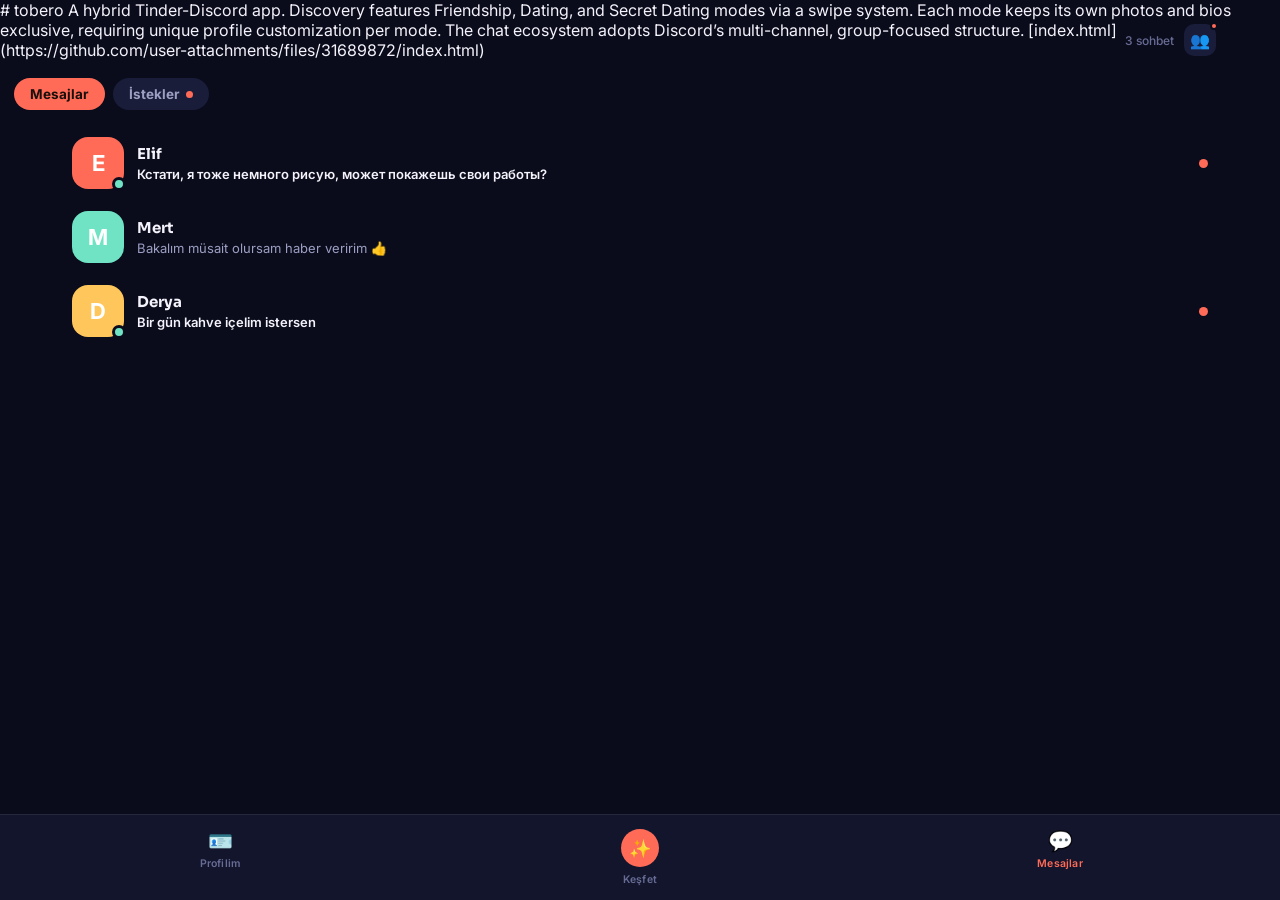
==== index.html @ 7c631324 "index.html first steps" ====
# tobero
A hybrid Tinder-Discord app. Discovery features Friendship, Dating, and Secret Dating modes via a swipe system. Each mode keeps its own photos and bios exclusive, requiring unique profile customization per mode. The chat ecosystem adopts Discord’s multi-channel, group-focused structure.
[index.html](https://github.com/user-attachments/files/31689872/index.html)
<!DOCTYPE html>
<html lang="tr">
<head>
<meta charset="UTF-8">
<meta name="viewport" content="width=device-width, initial-scale=1.0, maximum-scale=1.0, user-scalable=no">
<title>Yanında</title>
<style>
  @import url('https://fonts.googleapis.com/css2?family=Sora:wght@500;600;700;800&family=Inter:wght@400;500;600&display=swap');

  :root {
    --bg-deep: #0A0C1C;
    --bg-panel: #12152C;
    --bg-elevated: #191D3A;
    --coral: #FF6B57;
    --coral-soft: rgba(255,107,87,0.15);
    --gold: #FFC65C;
    --mint: #6FE3C4;
    --text-hi: #F4F2FA;
    --text-mid: #9C9FC2;
    --text-low: #686C94;
    --line: rgba(255,255,255,0.08);
  }

  body.light-theme {
    --bg-deep: #EDEDF2;
    --bg-panel: #F5F5F8;
    --bg-elevated: #E4E4EC;
    --coral: #FF6B57;
    --coral-soft: rgba(255,107,87,0.12);
    --gold: #E8A93C;
    --mint: #2BAE8E;
    --text-hi: #24253A;
    --text-mid: #6B6E8C;
    --text-low: #9A9CB5;
    --line: rgba(0,0,0,0.08);
  }

  body.black-theme {
    --bg-deep: #000000;
    --bg-panel: #0C0C0C;
    --bg-elevated: #181818;
    --coral: #FF6B57;
    --coral-soft: rgba(255,107,87,0.15);
    --gold: #FFC65C;
    --mint: #6FE3C4;
    --text-hi: #F5F5F5;
    --text-mid: #8A8A8A;
    --text-low: #555555;
    --line: rgba(255,255,255,0.08);
  }

  body.red-theme {
    --bg-deep: #1A0707;
    --bg-panel: #260B0B;
    --bg-elevated: #341010;
    --coral: #FF4D4D;
    --coral-soft: rgba(255,77,77,0.16);
    --gold: #FFB85C;
    --mint: #6FE3C4;
    --text-hi: #FBEAEA;
    --text-mid: #C99A9A;
    --text-low: #7A5050;
    --line: rgba(255,255,255,0.08);
  }

  body.pink-theme {
    --bg-deep: #FBD6E8;
    --bg-panel: #FCE3EF;
    --bg-elevated: #F8C2DD;
    --coral: #FF1577;
    --coral-soft: rgba(255,21,119,0.16);
    --gold: #FF9A1F;
    --mint: #0FA381;
    --text-hi: #3A0F26;
    --text-mid: #7A3D5C;
    --text-low: #B07697;
    --line: rgba(0,0,0,0.09);
  }

  body.purple-theme {
    --bg-deep: #160A2E;
    --bg-panel: #20104A;
    --bg-elevated: #2D1763;
    --coral: #C77DFF;
    --coral-soft: rgba(199,125,255,0.18);
    --gold: #FFC65C;
    --mint: #6FE3C4;
    --text-hi: #F4EBFF;
    --text-mid: #B8A0DB;
    --text-low: #6E5A92;
    --line: rgba(255,255,255,0.09);
  }

  [hidden],
  .profileLegacyHeightField { display: none !important; }
  * { margin: 0; padding: 0; box-sizing: border-box; -webkit-tap-highlight-color: transparent; }
  html, body {
    width: 100%; height: 100%;
    max-width: 100vw;
    background: var(--bg-deep);
    font-family: 'Inter', system-ui, sans-serif;
    color: var(--text-hi);
    overflow: hidden;
    touch-action: none;
    user-select: none;
  }
  #app {
    position: relative;
    width: 100%; height: 100%;
    max-width: 100%;
    overflow: hidden;
    display: flex;
    flex-direction: column;
  }

  /* ---- top bar ---- */
  #topbar {
    flex-shrink: 0;
    padding: 18px 20px 14px;
    display: flex;
    align-items: baseline;
    justify-content: space-between;
  }
  #topbar h1 {
    font-family: 'Sora', sans-serif;
    font-weight: 800;
    font-size: 22px;
    letter-spacing: -0.3px;
  }
  #topbar h1 span { color: var(--coral); }
  #topbar .count {
    font-size: 12px;
    color: var(--text-low);
    font-weight: 500;
  }

  /* ---- screens ---- */
  #screens { flex: 1; position: relative; overflow: hidden; }
  .screen {
    position: absolute; inset: 0;
    display: none;
    flex-direction: column;
  }
  .screen.active { display: flex; }

  /* ---- placeholder screens (beğen / profil) ---- */
  .placeholder {
    flex: 1;
    display: flex;
    flex-direction: column;
    align-items: center;
    justify-content: center;
    gap: 10px;
    padding: 40px;
    text-align: center;
  }
  .placeholder .icon {
    width: 56px; height: 56px;
    border-radius: 18px;
    background: var(--bg-elevated);
    display: flex; align-items: center; justify-content: center;
    font-size: 24px;
    margin-bottom: 6px;
  }
  .placeholder h2 {
    font-family: 'Sora', sans-serif;
    font-size: 17px;
    font-weight: 700;
  }
  .placeholder p {
    font-size: 13.5px;
    color: var(--text-mid);
    line-height: 1.5;
    max-width: 240px;
  }
  .placeholder .tag {
    margin-top: 8px;
    font-size: 11px;
    font-weight: 600;
    color: var(--gold);
    background: rgba(255,198,92,0.12);
    padding: 5px 12px;
    border-radius: 999px;
    letter-spacing: 0.3px;
  }

  /* ---- messages: top tabs (Mesajlar / İstekler) ---- */
  #msgTopTabs {
    flex-shrink: 0;
    display: flex;
    gap: 8px;
    padding: 4px 14px 12px;
  }
  .msgTopTab {
    padding: 8px 16px;
    border-radius: 999px;
    font-size: 13.5px;
    font-weight: 700;
    color: var(--text-mid);
    background: var(--bg-elevated);
    position: relative;
    display: flex;
    align-items: center;
    gap: 6px;
  }
  .msgTopTab.active {
    color: #1A0F0C;
    background: var(--coral);
  }
  .tabDot {
    width: 7px; height: 7px;
    border-radius: 50%;
    background: var(--coral);
    display: none;
  }
  .msgTopTab:not(.active) .tabDot.has-items { display: inline-block; }

  /* ---- requests panel ---- */
  #requestsPanel {
    display: none;
    flex: 1;
    flex-direction: column;
    overflow: hidden;
  }
  #requestsPanel.active { display: flex; }
  #convList.hidden { display: none; }

  #reqSubTabs {
    flex-shrink: 0;
    display: flex;
    gap: 18px;
    padding: 0 18px 14px;
    border-bottom: 1px solid var(--line);
    margin-bottom: 4px;
  }
  .reqSubTab {
    font-size: 13.5px;
    font-weight: 700;
    color: var(--text-low);
    padding-bottom: 10px;
    position: relative;
  }
  .reqSubTab.active { color: var(--text-hi); }
  .reqSubTab.active::after {
    content: '';
    position: absolute;
    bottom: -1px; left: 0; right: 0;
    height: 2px;
    background: var(--coral);
    border-radius: 2px;
  }

  #reqList {
    flex: 1;
    overflow-y: auto;
    padding: 6px 14px 90px;
  }
  .reqItem {
    display: flex;
    align-items: flex-start;
    gap: 13px;
    padding: 13px 8px;
    border-radius: 16px;
  }
  .reqItem:active { background: var(--bg-elevated); }
  .reqAvatar {
    width: 50px; height: 50px;
    border-radius: 16px;
    flex-shrink: 0;
    display: flex; align-items: center; justify-content: center;
    font-size: 20px;
    font-weight: 700;
    color: rgba(0,0,0,0.5);
  }
  .reqBody { flex: 1; min-width: 0; }
  .reqTop { display: flex; justify-content: space-between; align-items: baseline; margin-bottom: 3px; }
  .reqName { font-family: 'Sora', sans-serif; font-weight: 700; font-size: 14.5px; }
  .reqTime { font-size: 11px; color: var(--text-low); flex-shrink: 0; }
  .reqMessage {
    font-size: 13px; color: var(--text-mid);
    line-height: 1.4;
  }
  .reqEmpty {
    text-align: center;
    color: var(--text-low);
    font-size: 13px;
    padding: 50px 20px;
    line-height: 1.6;
  }
  .reqBadge {
    font-size: 10.5px;
    font-weight: 700;
    color: var(--mint);
    background: rgba(111,227,196,0.12);
    padding: 3px 9px;
    border-radius: 999px;
    margin-top: 6px;
    display: inline-block;
  }
  #convList {
    flex: 1;
    overflow-y: auto;
    padding: 4px 14px 90px;
  }
  .convItem {
    display: flex;
    align-items: center;
    gap: 13px;
    padding: 11px 8px;
    border-radius: 16px;
  }
  .convItem:active { background: var(--bg-elevated); }
  .avatar {
    width: 52px; height: 52px;
    border-radius: 16px;
    flex-shrink: 0;
    display: flex; align-items: center; justify-content: center;
    font-size: 22px;
    font-weight: 700;
    color: white;
    position: relative;
  }
  .avatar .dot {
    position: absolute; bottom: -2px; right: -2px;
    width: 14px; height: 14px;
    border-radius: 50%;
    background: var(--mint);
    border: 3px solid var(--bg-deep);
  }
  .convBody { flex: 1; min-width: 0; }
  .convTop { display: flex; justify-content: space-between; align-items: baseline; margin-bottom: 3px; }
  .convName { font-family: 'Sora', sans-serif; font-weight: 700; font-size: 15px; }
  .convTime { font-size: 11px; color: var(--text-low); flex-shrink: 0; }
  .convPreview {
    font-size: 13px; color: var(--text-mid);
    white-space: nowrap; overflow: hidden; text-overflow: ellipsis;
  }
  .convPreview.unread { color: var(--text-hi); font-weight: 600; }
  .unreadDot {
    width: 9px; height: 9px; border-radius: 50%;
    background: var(--coral);
    flex-shrink: 0; margin-left: 8px;
  }

  /* ---- request detail overlay ---- */
  #requestScreen {
    display: none;
    flex-direction: column;
    position: absolute; inset: 0;
    background: var(--bg-deep);
    z-index: 20;
  }
  #requestScreen.active { display: flex; }
  #reqChatHeader {
    flex-shrink: 0;
    display: flex; align-items: center; gap: 12px;
    padding: 14px 16px;
    border-bottom: 1px solid var(--line);
  }
  #reqBackBtn {
    width: 36px; height: 36px;
    border-radius: 12px;
    background: var(--bg-elevated);
    display: flex; align-items: center; justify-content: center;
    font-size: 18px;
    flex-shrink: 0;
  }
  #reqBackBtn:active { background: var(--bg-panel); }
  #reqChatAvatar {
    width: 38px; height: 38px; border-radius: 12px;
    display: flex; align-items: center; justify-content: center;
    font-weight: 700; font-size: 16px; color: rgba(0,0,0,0.5);
    flex-shrink: 0;
  }
  #reqChatHeaderInfo { flex: 1; min-width: 0; }
  #reqChatHeaderName { font-family: 'Sora', sans-serif; font-weight: 700; font-size: 15.5px; }
  #reqChatHeaderStatus { font-size: 11.5px; color: var(--gold); font-weight: 500; }

  #reqMessages {
    flex: 1; overflow-y: auto;
    padding: 16px 14px 12px;
    display: flex; flex-direction: column;
    gap: 10px;
  }
  #reqMessages .bubble.them { background: var(--bg-elevated); align-self: flex-start; border-bottom-left-radius: 6px; }
  #reqMessages .bubble.me { background: var(--coral); color: #1A0F0C; align-self: flex-end; border-bottom-right-radius: 6px; font-weight: 500; }
  .reqSystemNote {
    align-self: center;
    font-size: 12px;
    color: var(--text-low);
    background: var(--bg-elevated);
    padding: 8px 14px;
    border-radius: 999px;
    margin: 6px 0;
    text-align: center;
  }
  .reqSystemNote--limit {
    color: var(--coral);
    background: var(--coral-soft);
    font-weight: 700;
  }

  #reqAcceptRow {
    flex-shrink: 0;
    display: none;
    gap: 10px;
    padding: 12px 16px;
    border-top: 1px solid var(--line);
  }
  #reqAcceptRow.show { display: flex; }
  #reqRejectBtn, #reqAcceptBtn {
    flex: 1;
    text-align: center;
    padding: 13px;
    border-radius: 14px;
    font-weight: 700;
    font-size: 14px;
    font-family: 'Sora', sans-serif;
  }
  #reqRejectBtn {
    background: var(--bg-elevated);
    color: var(--text-mid);
    border: 1px solid var(--line);
  }
  #reqRejectBtn:active { background: var(--bg-panel); }
  #reqAcceptBtn {
    background: var(--mint);
    color: #07261D;
  }
  #reqAcceptBtn:active { filter: brightness(0.93); }

  #reqComposer {
    flex-shrink: 0;
    display: none;
    align-items: flex-end;
    gap: 10px;
    padding: 10px 14px 16px;
    border-top: 1px solid var(--line);
  }
  #reqComposer.show { display: flex; }
  #reqMsgInput {
    flex: 1;
    background: var(--bg-elevated);
    border: none;
    border-radius: 20px;
    padding: 11px 16px;
    font-size: 14px;
    color: var(--text-hi);
    font-family: 'Inter', sans-serif;
    resize: none;
    max-height: 90px;
    line-height: 1.4;
  }
  #reqMsgInput::placeholder { color: var(--text-low); }
  #reqMsgInput:disabled { opacity: 0.5; }
  #reqSendBtn {
    width: 42px; height: 42px;
    border-radius: 50%;
    background: var(--coral);
    display: flex; align-items: center; justify-content: center;
    font-size: 17px;
    flex-shrink: 0;
    color: #1A0F0C;
  }
  #reqSendBtn:active { background: #e85a47; }
  #reqSendBtn.disabled { opacity: 0.35; }

  #reqLimitNote {
    flex-shrink: 0;
    text-align: center;
    font-size: 11.5px;
    color: var(--text-low);
    padding: 0 16px 14px;
    display: none;
  }
  #reqLimitNote.show { display: block; }
  #chatScreen {
    display: none;
    flex-direction: column;
    position: absolute; inset: 0;
    background: var(--bg-deep);
    z-index: 20;
  }
  #chatScreen.active { display: flex; }
  #chatHeader {
    flex-shrink: 0;
    display: flex; align-items: center; gap: 12px;
    padding: 14px 16px;
    border-bottom: 1px solid var(--line);
  }
  #backBtn {
    width: 36px; height: 36px;
    border-radius: 12px;
    background: var(--bg-elevated);
    display: flex; align-items: center; justify-content: center;
    font-size: 18px;
    flex-shrink: 0;
  }
  #backBtn:active { background: var(--bg-panel); }
  #chatHeaderInfo { flex: 1; min-width: 0; }
  #chatHeaderName { font-family: 'Sora', sans-serif; font-weight: 700; font-size: 15.5px; }
  #chatHeaderStatus { font-size: 11.5px; color: var(--mint); font-weight: 500; }
  #chatAvatar {
    width: 38px; height: 38px; border-radius: 12px;
    display: flex; align-items: center; justify-content: center;
    font-weight: 700; font-size: 16px; color: white;
    flex-shrink: 0;
  }

  #messages {
    flex: 1; overflow-y: auto;
    padding: 16px 14px 12px;
    display: flex; flex-direction: column;
    gap: 10px;
  }
  .bubble {
    max-width: 76%;
    padding: 10px 14px;
    border-radius: 18px;
    font-size: 14px;
    line-height: 1.4;
  }
  .bubble.them {
    background: var(--bg-elevated);
    align-self: flex-start;
    border-bottom-left-radius: 6px;
    position: relative;
  }
  .bubble.them.translated .bubbleOriginal {
    display: block;
    font-size: 11.5px;
    color: var(--text-low);
    margin-top: 6px;
    padding-top: 6px;
    border-top: 1px solid var(--line);
    font-style: italic;
  }
  .bubbleOriginal { display: none; }

  #translateMenu {
    position: fixed;
    background: var(--bg-elevated);
    border: 1px solid var(--line);
    border-radius: 14px;
    padding: 6px;
    box-shadow: 0 12px 30px rgba(0,0,0,0.4);
    z-index: 50;
    display: none;
  }
  #translateMenu.show { display: block; }
  #translateMenuBtn {
    display: flex; align-items: center; gap: 8px;
    padding: 10px 16px;
    font-size: 13.5px;
    font-weight: 600;
    color: var(--text-hi);
    white-space: nowrap;
    border-radius: 9px;
  }
  #translateMenuBtn:active { background: var(--bg-panel); }
  .bubble.me {
    background: var(--coral);
    color: #1A0F0C;
    align-self: flex-end;
    border-bottom-right-radius: 6px;
    font-weight: 500;
  }
  .dayLabel {
    align-self: center;
    font-size: 11px;
    color: var(--text-low);
    margin: 6px 0;
    font-weight: 600;
  }

  #composer {
    flex-shrink: 0;
    display: flex;
    align-items: flex-end;
    gap: 10px;
    padding: 10px 14px 16px;
    border-top: 1px solid var(--line);
  }
  #msgInput {
    flex: 1;
    background: var(--bg-elevated);
    border: none;
    border-radius: 20px;
    padding: 11px 16px;
    font-size: 14px;
    color: var(--text-hi);
    font-family: 'Inter', sans-serif;
    resize: none;
    max-height: 90px;
    line-height: 1.4;
  }
  #msgInput::placeholder { color: var(--text-low); }
  #sendBtn {
    width: 42px; height: 42px;
    border-radius: 50%;
    background: var(--coral);
    display: flex; align-items: center; justify-content: center;
    font-size: 17px;
    flex-shrink: 0;
    color: #1A0F0C;
  }
  #sendBtn:active { background: #e85a47; }
  #sendBtn.disabled { opacity: 0.35; }

  /* ---- bottom nav ---- */
  #bottomNav {
    flex-shrink: 0;
    display: flex;
    border-top: 1px solid var(--line);
    background: var(--bg-panel);
    padding: 8px 10px calc(8px + env(safe-area-inset-bottom, 6px));
  }
  .navBtn {
    flex: 1;
    display: flex; flex-direction: column; align-items: center;
    gap: 4px;
    padding: 6px 0;
    color: var(--text-low);
    position: relative;
  }
  .navBtn .navIcon { font-size: 20px; }
  .navBtn .navLabel { font-size: 10.5px; font-weight: 600; letter-spacing: 0.2px; }
  .navBtn.active { color: var(--coral); }
  .navBtn .navBadge {
    position: absolute; top: 0; right: 22%;
    width: 8px; height: 8px;
    border-radius: 50%;
    background: var(--coral);
  }

  /* center nav button gets emphasis */
  .navBtn.center .navIcon {
    width: 38px; height: 38px;
    border-radius: 50%;
    background: var(--coral);
    color: #1A0F0C;
    display: flex; align-items: center; justify-content: center;
    font-size: 18px;
    margin-bottom: 2px;
  }
  .navBtn.center.active .navIcon { background: var(--coral); }
  .navBtn.center { color: var(--text-low); }
  .navBtn.center.active { color: var(--coral); }

  /* ---- profile screen: card view ---- */
  #profileCardView {
    display: flex;
    flex-direction: column;
    align-items: stretch;
    padding: 30px 20px 100px;
    overflow-y: auto;
    flex: 1;
    gap: 12px;
  }

  /* ---- profile main row (button to enter profile view) ---- */
  #profileMainRow {
    width: 100%; display: flex; align-items: center; gap: 12px;
    background: var(--bg-elevated); border: 1px solid var(--line);
    border-radius: 14px; padding: 12px 14px;
    box-sizing: border-box;
  }
  #profileMainRow:active { background: var(--bg-panel); }
  #profileMainAvatar {
    width: 48px; height: 48px; border-radius: 50%; flex-shrink: 0;
    display: flex; align-items: center; justify-content: center;
  }
  #profileMainInitial { font-family:'Sora',sans-serif; font-size:18px; font-weight:800; color:rgba(0,0,0,0.5); }
  #profileMainInfo { flex:1; min-width:0; }
  #profileMainName { font-family:'Sora',sans-serif; font-size:14.5px; font-weight:700; }
  #profileMainMeta { font-size:11.5px; color:var(--text-mid); margin-top:2px; }
  #profileMainArrow { font-size:18px; color:var(--text-low); flex-shrink:0; }

  /* ---- profile preview screen (opens on row tap, has edit button inside) ---- */
  #profileViewScreen {
    display: none; flex-direction: column;
    position: absolute; inset: 0;
    background: var(--bg-deep); z-index: 5; overflow: hidden;
  }
  #profileViewScreen.active { display: flex; }
  #profileViewHeader {
    flex-shrink: 0; display: flex; align-items: center; gap: 12px;
    padding: 14px 16px; border-bottom: 1px solid var(--line);
  }
  #profileViewBackBtn {
    width: 36px; height: 36px; border-radius: 12px;
    background: var(--bg-elevated);
    display: flex; align-items: center; justify-content: center;
    font-size: 18px; flex-shrink: 0;
  }
  #profileViewBackBtn:active { background: var(--bg-panel); }
  #profileViewTitle { font-family:'Sora',sans-serif; font-weight:700; font-size:15.5px; flex:1; }
  #profileViewEditBtn {
    padding: 7px 13px; border-radius: 999px;
    background: var(--bg-elevated); border: 1px solid var(--line);
    font-size: 12px; font-weight: 700; color: var(--text-hi);
    flex-shrink: 0;
  }
  #profileViewEditBtn:active { background: var(--bg-panel); }
  #profileViewScroll {
    flex: 1; overflow-y: auto; overflow-x: hidden;
    padding: 20px 16px 40px; box-sizing: border-box;
    display: flex; flex-direction: column; gap: 14px;
  }
  #profileViewTop { display: flex; flex-direction: column; align-items: center; text-align: center; gap: 6px; }
  #profileViewAvatar {
    width: 88px; height: 88px; border-radius: 50%;
    display: flex; align-items: center; justify-content: center; margin-bottom: 6px;
  }
  #profileViewInitial { font-family:'Sora',sans-serif; font-size:34px; font-weight:800; color:rgba(0,0,0,0.5); }
  #profileViewName { font-family:'Sora',sans-serif; font-size:20px; font-weight:700; }
  #profileViewMeta { font-size:13px; color:var(--text-mid); }
  #profileViewPersonality {
    font-size:12px; font-weight:600; color:var(--coral);
    background:var(--coral-soft); padding:4px 12px; border-radius:999px; display:inline-block;
  }
  #profileViewBio {
    font-size:14px; color:var(--text-mid); line-height:1.55;
    background:var(--bg-elevated); border-radius:14px; padding:12px 14px; box-sizing:border-box;
  }
  #profileViewInterests { display:flex; flex-wrap:wrap; gap:8px; }

  /* ---- social stats row ---- */
  #socialStats {
    display: flex;
    align-items: center;
    justify-content: center;
    gap: 28px;
    padding: 4px 0 8px;
  }
  .socialStat {
    display: flex; flex-direction: column; align-items: center; gap: 1px;
  }
  .socialStat:active .statNum { color: var(--coral); }
  .statNum {
    font-family: 'Sora', sans-serif;
    font-size: 17px; font-weight: 800;
    color: var(--text-hi);
    line-height: 1;
  }
  .statLabel {
    font-size: 11px; font-weight: 500;
    color: var(--text-low);
  }
  .socialStatDivider { display: none; }

  /* ---- social list overlay ---- */
  #socialListView {
    display: none; flex-direction: column;
    position: absolute; inset: 0;
    background: var(--bg-deep);
    z-index: 5; overflow: hidden;
  }
  #socialListView.active { display: flex; }
  #socialListHeader {
    flex-shrink: 0;
    display: flex; align-items: center; gap: 12px;
    padding: 14px 16px;
    border-bottom: 1px solid var(--line);
  }
  #socialListBackBtn {
    width: 36px; height: 36px; border-radius: 12px;
    background: var(--bg-elevated);
    display: flex; align-items: center; justify-content: center;
    font-size: 18px; flex-shrink: 0;
  }
  #socialListBackBtn:active { background: var(--bg-panel); }
  #socialListTitle { font-family: 'Sora', sans-serif; font-weight: 700; font-size: 15.5px; }
  #socialListContent { flex: 1; overflow-y: auto; padding: 8px 14px 40px; }
  .socialListItem {
    display: flex; align-items: center; gap: 12px;
    padding: 12px 8px; border-radius: 14px;
  }
  .socialListItem:active { background: var(--bg-elevated); }
  .socialListAvatar {
    width: 46px; height: 46px; border-radius: 50%;
    flex-shrink: 0;
    display: flex; align-items: center; justify-content: center;
    font-size: 18px; font-weight: 700; color: rgba(0,0,0,0.5);
  }
  .socialListName { font-family: 'Sora', sans-serif; font-weight: 700; font-size: 14.5px; }
  .socialListMeta { font-size: 12px; color: var(--text-mid); margin-top: 1px; }

  #editProfileRow {
    width: 100%;
    display: flex;
    align-items: center;
    justify-content: space-between;
    background: var(--bg-elevated);
    border: 1px solid var(--line);
    border-radius: 12px;
    padding: 10px 14px;
  }
  #editProfileRow:active { background: var(--bg-panel); }
  #editProfileRowName {
    font-family: 'Sora', sans-serif;
    font-size: 13px;
    font-weight: 700;
  }
  #editProfileRowMeta {
    font-size: 11px;
    color: var(--text-mid);
    margin-top: 1px;
  }
  #editProfileRowArrow {
    font-size: 17px;
    color: var(--text-low);
  }

  /* ---- personal preferences detail view (gender + age + zodiac + language) ---- */
  #personalPrefView {
    display: none;
    flex-direction: column;
    position: absolute;
    inset: 0;
    background: var(--bg-deep);
    z-index: 5;
    overflow: hidden;
  }
  #personalPrefView.active { display: flex; }

  #personalPrefHeader {
    flex-shrink: 0;
    display: flex; align-items: center; gap: 12px;
    padding: 14px 16px;
    border-bottom: 1px solid var(--line);
  }
  #personalPrefBackBtn {
    width: 36px; height: 36px;
    border-radius: 12px;
    background: var(--bg-elevated);
    display: flex; align-items: center; justify-content: center;
    font-size: 18px;
    flex-shrink: 0;
  }
  #personalPrefBackBtn:active { background: var(--bg-panel); }
  #personalPrefTitle {
    font-family: 'Sora', sans-serif;
    font-weight: 700;
    font-size: 15.5px;
  }

  #personalPrefScroll {
    flex: 1;
    overflow-y: auto;
    padding: 18px 20px 90px;
    display: flex;
    flex-direction: column;
    gap: 10px;
  }

  /* ---- accordion preference groups ---- */
  .accordionItem {
    background: var(--bg-elevated);
    border: 1px solid var(--line);
    border-radius: 14px;
    margin-bottom: 0;
  }
  .accordionHeader {
    display: flex;
    align-items: center;
    padding: 13px 14px;
    gap: 8px;
    border-radius: 14px;
  }
  .accordionHeader:active { background: var(--bg-panel); }
  .accordionLabel {
    font-family: 'Sora', sans-serif;
    font-size: 13.5px;
    font-weight: 700;
    flex: 1;
  }
  .accordionValue {
    font-size: 12px;
    color: var(--text-mid);
    max-width: 120px;
    overflow: hidden;
    text-overflow: ellipsis;
    white-space: nowrap;
  }
  .accordionArrow {
    font-size: 18px;
    color: var(--text-low);
    transition: transform 0.2s;
    flex-shrink: 0;
  }
  .accordionItem.open .accordionArrow { transform: rotate(90deg); }
  .accordionItem.open .accordionHeader { border-radius: 14px 14px 0 0; }

  /* ---- zodiac bottom sheet ---- */
  #zodiacSheetBackdrop {
    display: none;
    position: fixed;
    inset: 0;
    z-index: 80;
    background: rgba(0,0,0,0.55);
    align-items: flex-end;
    justify-content: center;
  }
  #zodiacSheetBackdrop.show { display: flex; }
  #zodiacSheet {
    width: 100%;
    max-width: 480px;
    height: 50vh;
    min-height: 300px;
    max-height: 70vh;
    background: var(--bg-panel);
    border: 1px solid var(--line);
    border-bottom: none;
    border-radius: 24px 24px 0 0;
    box-shadow: 0 -12px 35px rgba(0,0,0,0.35);
    display: flex;
    flex-direction: column;
    overflow: hidden;
    animation: zodiacSheetUp 0.22s ease-out;
  }
  @keyframes zodiacSheetUp {
    from { transform: translateY(100%); }
    to { transform: translateY(0); }
  }
  #zodiacSheetHeader {
    flex-shrink: 0;
    display: flex;
    align-items: center;
    gap: 12px;
    padding: 16px 16px 14px;
    border-bottom: 1px solid var(--line);
  }
  #zodiacSheetTitle {
    flex: 1;
    font-family: 'Sora', sans-serif;
    font-size: 15.5px;
    font-weight: 700;
  }
  #zodiacSheetCloseBtn {
    width: 34px;
    height: 34px;
    border-radius: 11px;
    background: var(--bg-elevated);
    color: var(--text-mid);
    display: flex;
    align-items: center;
    justify-content: center;
    font-size: 21px;
    line-height: 1;
  }
  #zodiacSheetCloseBtn:active { background: var(--bg-deep); }
  #zodiacSheetContent {
    flex: 1;
    overflow-y: auto;
    padding: 16px 20px calc(24px + env(safe-area-inset-bottom, 8px));
  }
  #zodiacSheetContent .prefOptionGroup--grid {
    margin-bottom: 0;
  }

  .accordionBody { 
    display: none;
    padding: 4px 14px 14px;
    border-top: 1px solid var(--line);
    border-radius: 0 0 14px 14px;
  }
  .accordionItem.open .accordionBody { display: block; }

  .prefSection {
    margin-bottom: 28px;
  }
  .prefSectionLabel {
    display: block;
    font-size: 12px;
    font-weight: 700;
    color: var(--text-mid);
    text-transform: uppercase;
    letter-spacing: 0.5px;
    margin-bottom: 12px;
  }

  .prefOptionGroup {
    display: flex;
    flex-direction: column;
  }
  .prefOptionGroup--grid {
    display: grid;
    grid-template-columns: 1fr 1fr;
    gap: 10px;
  }
  .prefOptionGroup--grid .prefOption {
    margin-bottom: 0;
  }

  .prefOption {
    display: flex;
    align-items: center;
    justify-content: space-between;
    padding: 13px 15px;
    background: var(--bg-elevated);
    border: 1px solid var(--line);
    border-radius: 14px;
    margin-bottom: 10px;
  }
  .prefOption:active { background: var(--bg-panel); }
  .prefOptionLabel {
    font-size: 14px;
    font-weight: 600;
  }
  .prefOptionCheck {
    color: var(--coral);
    font-size: 15px;
    font-weight: 700;
    opacity: 0;
  }
  .prefOption.active .prefOptionCheck { opacity: 1; }
  .prefOption.active { border-color: var(--coral); }

  /* ---- dual handle range slider ---- */
  #dualRangeWrap, #discoverDualRangeWrap {
    padding: 16px 8px 8px;
    box-sizing: border-box;
  }
  #dualRangeTrack, #discoverDualRangeTrack, #discoverDistanceTrack {
    position: relative;
    height: 4px;
    background: var(--bg-elevated);
    border-radius: 999px;
    margin: 18px 0;
  }
  #dualRangeFill, #discoverDualRangeFill, #discoverDistanceFill {
    position: absolute;
    height: 100%;
    background: var(--coral);
    border-radius: 999px;
    pointer-events: none;
    will-change: left, width;
    transition: none;
  }
  .dualHandle {
    position: absolute;
    top: 50%;
    transform: translate(-50%, -50%);
    width: 24px; height: 24px;
    border-radius: 50%;
    background: var(--coral);
    box-shadow: 0 2px 8px rgba(0,0,0,0.3);
    cursor: grab;
    display: flex; align-items: center; justify-content: center;
    z-index: 2;
    will-change: left;
    transition: none;
    touch-action: none;
  }
  .dualHandle::after {
    content: '';
    position: absolute;
    width: 42px;
    height: 42px;
    border: none;
    border-radius: 50%;
    background: rgba(255,255,255,0.18);
    opacity: 0;
    pointer-events: none;
    transform: translate(-50%, -50%);
    left: 50%;
    top: 50%;
    transition: opacity 0.15s ease;
  }
  .dualHandle:active { cursor: grabbing; transform: translate(-50%, -50%); }
  .dualHandle.is-dragging::after,
  .dualHandle:active::after { opacity: 1; }
  .dualHandleLabel {
    position: absolute;
    top: -26px;
    font-size: 11px;
    font-weight: 700;
    color: var(--coral);
    white-space: nowrap;
    pointer-events: none;
  }

  #settingsRow {
    width: 100%;
    display: flex;
    align-items: center;
    justify-content: space-between;
    background: var(--bg-elevated);
    border: 1px solid var(--line);
    border-radius: 12px;
    padding: 10px 14px;
  }
  #settingsRow:active { background: var(--bg-panel); }
  #settingsRowText {
    font-family: 'Sora', sans-serif;
    font-size: 13px;
    font-weight: 700;
  }
  #settingsRowArrow {
    font-size: 17px;
    color: var(--text-low);
  }

  #personalPrefRow {
    width: 100%;
    display: flex;
    align-items: center;
    justify-content: space-between;
    background: var(--bg-elevated);
    border: 1px solid var(--line);
    border-radius: 12px;
    padding: 10px 14px;
  }
  #personalPrefRow:active { background: var(--bg-panel); }
  #personalPrefRowTitle {
    font-family: 'Sora', sans-serif;
    font-size: 13px;
    font-weight: 700;
  }
  #personalPrefRowValue {
    font-size: 11px;
    color: var(--text-mid);
    margin-top: 1px;
  }
  #personalPrefRowArrow {
    font-size: 17px;
    color: var(--text-low);
  }

  /* ---- settings view ---- */
  #settingsView {
    display: none;
    flex-direction: column;
    position: absolute;
    inset: 0;
    background: var(--bg-deep);
    z-index: 5;
    overflow: hidden;
  }
  #settingsView.active { display: flex; }
  #settingsHeader {
    flex-shrink: 0;
    display: flex; align-items: center; gap: 12px;
    padding: 14px 16px;
    border-bottom: 1px solid var(--line);
  }
  #settingsBackBtn {
    width: 36px; height: 36px;
    border-radius: 12px;
    background: var(--bg-elevated);
    display: flex; align-items: center; justify-content: center;
    font-size: 18px;
    flex-shrink: 0;
  }
  #settingsBackBtn:active { background: var(--bg-panel); }
  #settingsTitle {
    font-family: 'Sora', sans-serif;
    font-weight: 700;
    font-size: 15.5px;
  }
  #settingsScroll {
    flex: 1;
    overflow-y: auto;
    padding: 20px;
  }
  .settingsSection { margin-bottom: 22px; }
  .settingsLabel {
    display: block;
    font-size: 12px;
    font-weight: 700;
    color: var(--text-mid);
    text-transform: uppercase;
    letter-spacing: 0.5px;
    margin-bottom: 10px;
  }
  #themeOptions {
    display: grid;
    grid-template-columns: 1fr 1fr 1fr;
    gap: 8px;
  }
  .themeOption {
    display: flex;
    flex-direction: column;
    align-items: center;
    gap: 5px;
    padding: 8px 6px;
    border-radius: 12px;
    border: 1.5px solid var(--line);
    background: var(--bg-elevated);
  }
  .themeOption.active {
    border-color: var(--coral);
  }
  .themeSwatch {
    width: 100%;
    height: 28px;
    border-radius: 7px;
  }
  .theme-dark-swatch {
    background: linear-gradient(135deg, #0A0C1C 50%, #191D3A 50%);
    border: 1px solid rgba(255,255,255,0.1);
  }
  .theme-light-swatch {
    background: linear-gradient(135deg, #EDEDF2 50%, #E4E4EC 50%);
    border: 1px solid rgba(0,0,0,0.08);
  }
  .theme-black-swatch {
    background: linear-gradient(135deg, #000000 50%, #181818 50%);
    border: 1px solid rgba(255,255,255,0.1);
  }
  .theme-red-swatch {
    background: linear-gradient(135deg, #1A0707 50%, #FF4D4D 50%);
    border: 1px solid rgba(255,255,255,0.1);
  }
  .theme-pink-swatch {
    background: linear-gradient(135deg, #FBD6E8 50%, #FF1577 50%);
    border: 1px solid rgba(0,0,0,0.08);
  }
  .theme-purple-swatch {
    background: linear-gradient(135deg, #160A2E 50%, #C77DFF 50%);
    border: 1px solid rgba(255,255,255,0.1);
  }
  .themeOptionLabel {
    font-size: 11px;
    font-weight: 600;
    color: var(--text-mid);
  }
  .themeOption.active .themeOptionLabel { color: var(--text-hi); }

  /* ---- discover screen ---- */
  #discoverStack {
    flex: 1;
    position: relative;
    padding: 16px 20px 10px;
  }
  #discoverTopBtns {
    position: absolute;
    inset: 0;
    height: 48px;
    z-index: 10;
    pointer-events: none;
  }
  .discoverTopBtn {
    position: absolute;
    top: 10px;
    width: 29.8px; height: 29.8px;
    border-radius: 50%;
    background: var(--bg-elevated);
    border: 1.5px solid var(--line);
    display: flex; align-items: center; justify-content: center;
    font-size: 14.5px;
    color: var(--text-mid);
    pointer-events: auto;
  }
  #undoBtn { left: 14px; }
  #discoverFilterBtn { right: 14px; }
  .discoverTopBtn:active { background: var(--bg-panel); }

  /* ---- discover mode switcher: transparent 3D carousel ---- */
  #discoverModeSwitcher {
    position: absolute;
    top: 10px;
    left: 0;
    right: 0;
    height: 48px;
    z-index: 9;
    overflow: hidden;
    perspective: 760px;
    transform-style: preserve-3d;
    touch-action: pan-y;
    user-select: none;
  }
  /* Modların üstündeki ve altındaki ince küre yayları */
  #discoverModeSwitcher::before,
  #discoverModeSwitcher::after {
    content: '';
    position: absolute;
    left: 16px;
    right: 16px;
    height: 16px;
    border-radius: 50%;
    border-left: 1px solid transparent;
    border-right: 1px solid transparent;
    pointer-events: none;
    z-index: 1;
  }
  #discoverModeSwitcher::before {
    top: 1px;
    border-top: 1px solid rgba(255,255,255,0.28);
    transform: scaleY(0.42);
  }
  #discoverModeSwitcher::after {
    bottom: 1px;
    border-bottom: 1px solid rgba(255,255,255,0.28);
    transform: scaleY(0.42);
  }
  .discoverModePeek,
  #discoverModeCurrent {
    position: absolute;
    top: 50%;
    display: flex;
    align-items: center;
    height: 36px;
    cursor: pointer;
    font-family: 'Sora', sans-serif;
    white-space: nowrap;
    transition: transform 0.56s cubic-bezier(0.22, 0.61, 0.36, 1), opacity 0.5s ease, color 0.2s ease, width 0.56s cubic-bezier(0.22, 0.61, 0.36, 1), padding 0.56s ease, font-size 0.56s ease;
    transform-style: preserve-3d;
  }
  .discoverModePeek {
    width: 58px;
    padding: 0 8px;
    overflow: hidden;
    color: #FFFFFF;
    font-size: 13px;
    font-weight: 700;
    opacity: 0.74;
  }
  .discoverModePeek--left {
    left: calc(50% - 100px);
    justify-content: flex-end;
    text-align: right;
    transform: translate(-50%, -50%) rotateY(30deg) scale(0.92);
    transform-origin: right center;
    -webkit-mask-image: linear-gradient(to right, transparent 0%, rgba(0,0,0,0.72) 26%, #000 100%);
    mask-image: linear-gradient(to right, transparent 0%, rgba(0,0,0,0.72) 26%, #000 100%);
  }
  .discoverModePeek--right {
    left: calc(50% + 100px);
    justify-content: flex-start;
    text-align: left;
    transform: translate(-50%, -50%) rotateY(-30deg) scale(0.92);
    transform-origin: left center;
    -webkit-mask-image: linear-gradient(to right, #000 0%, rgba(0,0,0,0.72) 74%, transparent 100%);
    mask-image: linear-gradient(to right, #000 0%, rgba(0,0,0,0.72) 74%, transparent 100%);
  }
  .discoverModePeek:active {
    color: #FFFFFF;
  }
  #discoverModeCurrent {
    left: 50%;
    width: 142px;
    justify-content: center;
    padding: 0 14px;
    color: #FFFFFF;
    font-size: 14px;
    font-weight: 800;
    letter-spacing: 0.1px;
    border-bottom: none;
    text-shadow: 0 0 10px rgba(255,255,255,0.16);
    transform: translate(-50%, -50%) translateZ(18px);
  }

  /* Yavaş, tek parça ve akışkan mod dönüşü. */
  #discoverModeSwitcher.mode-next #discoverModeCurrent {
    opacity: 1;
    transform: translate(calc(-50% - 64px), -50%) rotateY(14deg) scale(0.96);
  }
  #discoverModeSwitcher.mode-next .discoverModePeek--right {
    width: 142px;
    padding: 0 14px;
    font-size: 14px;
    opacity: 1;
    justify-content: center;
    -webkit-mask-image: none;
    mask-image: none;
    transform: translate(-50%, -50%) rotateY(0deg) scale(1);
  }
  #discoverModeSwitcher.mode-next .discoverModePeek--left {
    opacity: 0.76;
    transform: translate(calc(-50% + 64px), -50%) rotateY(-14deg) scale(0.96);
  }
  #discoverModeSwitcher.mode-prev #discoverModeCurrent {
    opacity: 1;
    transform: translate(calc(-50% + 64px), -50%) rotateY(-14deg) scale(0.96);
  }
  #discoverModeSwitcher.mode-prev .discoverModePeek--left {
    width: 142px;
    padding: 0 14px;
    font-size: 14px;
    opacity: 1;
    justify-content: center;
    -webkit-mask-image: none;
    mask-image: none;
    transform: translate(-50%, -50%) rotateY(0deg) scale(1);
  }
  #discoverModeSwitcher.mode-prev .discoverModePeek--right {
    opacity: 0.76;
    transform: translate(calc(-50% - 64px), -50%) rotateY(14deg) scale(0.96);
  }

  /* ---- seamless mode faces: yazılar sabit, roller hareket eder ---- */
  .discoverModeFace {
    position: absolute;
    top: 50%;
    height: 36px;
    width: 58px;
    padding: 0 8px;
    display: flex;
    align-items: center;
    overflow: hidden;
    color: #FFFFFF;
    font-family: 'Sora', sans-serif;
    font-size: 13px;
    font-weight: 700;
    white-space: nowrap;
    cursor: pointer;
    box-sizing: border-box;
    transform-style: preserve-3d;
    transition: left 0.56s cubic-bezier(0.22, 0.61, 0.36, 1),
      width 0.56s cubic-bezier(0.22, 0.61, 0.36, 1),
      padding 0.56s cubic-bezier(0.22, 0.61, 0.36, 1),
      transform 0.56s cubic-bezier(0.22, 0.61, 0.36, 1),
      opacity 0.56s ease, font-size 0.56s ease;
  }
  .discoverModeFace.is-current {
    left: 50%;
    width: 142px;
    padding: 0 14px;
    justify-content: center;
    font-size: 14px;
    font-weight: 800;
    opacity: 1;
    transform: translate(-50%, -50%) translateZ(18px);
    -webkit-mask-image: none;
    mask-image: none;
  }
  .discoverModeFace.is-prev {
    left: calc(50% - 100px);
    justify-content: flex-end;
    text-align: right;
    opacity: 0.74;
    transform: translate(-50%, -50%) rotateY(30deg) scale(0.92);
    transform-origin: right center;
    -webkit-mask-image: linear-gradient(to right, transparent 0%, rgba(0,0,0,0.72) 26%, #000 100%);
    mask-image: linear-gradient(to right, transparent 0%, rgba(0,0,0,0.72) 26%, #000 100%);
  }
  .discoverModeFace.is-next {
    left: calc(50% + 100px);
    justify-content: flex-start;
    text-align: left;
    opacity: 0.74;
    transform: translate(-50%, -50%) rotateY(-30deg) scale(0.92);
    transform-origin: left center;
    -webkit-mask-image: linear-gradient(to right, #000 0%, rgba(0,0,0,0.72) 74%, transparent 100%);
    mask-image: linear-gradient(to right, #000 0%, rgba(0,0,0,0.72) 74%, transparent 100%);
  }
  .discoverModeFace:active { color: #FFFFFF; }

  #discoverFilterView {
    display: none;
    flex-direction: column;
    position: absolute;
    inset: 0;
    background: var(--bg-deep);
    z-index: 15;
  }
  #discoverFilterView.active { display: flex; }
  #discoverFilterHeader {
    flex-shrink: 0;
    display: flex; align-items: center; gap: 12px;
    padding: 14px 16px;
    border-bottom: 1px solid var(--line);
  }
  #discoverFilterBackBtn {
    width: 36px; height: 36px;
    border-radius: 12px;
    background: var(--bg-elevated);
    display: flex; align-items: center; justify-content: center;
    font-size: 18px;
    flex-shrink: 0;
  }
  #discoverFilterBackBtn:active { background: var(--bg-panel); }
  #discoverFilterTitle {
    font-family: 'Sora', sans-serif;
    font-weight: 700;
    font-size: 15.5px;
  }
  #discoverFilterScroll {
    flex: 1;
    overflow-y: auto;
    padding: 18px 20px 90px;
    display: flex;
    flex-direction: column;
    gap: 10px;
  }
  /* Tercihler artık Keşfet panelinde gösterilir. */
  #personalPrefRow { display: none !important; }
  #discoverFilterScroll .prefOptionGroup,
  #discoverFilterScroll .prefOptionGroup--grid {
    display: flex;
    flex-wrap: wrap;
    gap: 8px;
  }
  #discoverFilterScroll .prefOption {
    width: auto;
    margin-bottom: 0;
    padding: 8px 12px;
    border-radius: 999px;
    font-size: 12px;
  }
  #discoverFilterScroll .discoverPreferenceLabel {
    margin-top: 8px;
    margin-bottom: 0;
  }
  #discoverFilterScroll .discoverDistanceSection {
    background: transparent;
    border: none;
    border-radius: 0;
    padding: 0;
  }
  #discoverDistanceDisplay {
    text-align: center;
    font-family: 'Sora', sans-serif;
    font-size: 19px;
    font-weight: 800;
    color: var(--coral);
    margin-bottom: 8px;
  }
  #discoverDistanceWrap { padding: 10px 8px 4px; }

  #ageRangeDisplay, #discoverAgeRangeDisplay {
    text-align: center;
    font-family: 'Sora', sans-serif;
    font-size: 20px;
    font-weight: 800;
    color: var(--coral);
    margin-bottom: 4px;
  }
  #discoverCards {
    position: relative;
    width: 100%;
    height: 100%;
  }
  .discoverCard {
    position: absolute;
    inset: 0;
    border-radius: 28px;
    background: var(--bg-panel);
    border: 1px solid var(--line);
    display: flex;
    flex-direction: column;
    overflow: hidden;
    transition: transform 0.25s ease, opacity 0.25s ease;
  }
  .discoverCard.swipe-left { transform: translateX(-130%) rotate(-12deg); opacity: 0; }
  .discoverCard.swipe-right { transform: translateX(130%) rotate(12deg); opacity: 0; }

  .cardTop {
    flex-shrink: 0;
    padding: 34px 26px 22px;
    display: flex;
    flex-direction: column;
    align-items: center;
    text-align: center;
  }
  .cardAvatar {
    width: 86px; height: 86px;
    border-radius: 50%;
    display: flex; align-items: center; justify-content: center;
    margin-bottom: 14px;
  }
  .cardAvatar span {
    font-family: 'Sora', sans-serif;
    font-size: 32px;
    font-weight: 800;
    color: rgba(0,0,0,0.5);
  }
  .cardName {
    font-family: 'Sora', sans-serif;
    font-size: 20px;
    font-weight: 700;
  }
  .cardMeta {
    font-size: 13px;
    color: var(--text-mid);
    margin-top: 4px;
  }

  .cardBody {
    flex: 1;
    padding: 4px 26px 20px;
    display: flex;
    flex-direction: column;
    overflow-y: auto;
  }
  .cardBio {
    font-size: 14px;
    color: var(--text-mid);
    line-height: 1.55;
    margin-bottom: 18px;
  }
  .cardInterests {
    display: flex;
    flex-wrap: wrap;
    gap: 8px;
  }
  .cardInterestTag {
    font-size: 12.5px;
    font-weight: 600;
    color: var(--coral);
    background: var(--coral-soft);
    padding: 7px 13px;
    border-radius: 999px;
  }
  .cardDetailTags {
    display: flex;
    flex-wrap: wrap;
    gap: 8px;
    margin-bottom: 18px;
  }
  .cardDetailTag {
    font-size: 12.5px;
    font-weight: 600;
    color: var(--coral);
    background: var(--coral-soft);
    padding: 7px 13px;
    border-radius: 999px;
  }

  #discoverEmpty {
    position: absolute; inset: 0;
    display: none;
    flex-direction: column;
    align-items: center;
    justify-content: center;
    gap: 10px;
    padding: 40px;
    text-align: center;
  }
  #discoverEmpty.show { display: flex; }
  #discoverEmpty .icon { font-size: 40px; margin-bottom: 6px; }
  #discoverEmpty h2 { font-family: 'Sora', sans-serif; font-size: 17px; font-weight: 700; }
  #discoverEmpty p { font-size: 13.5px; color: var(--text-mid); max-width: 230px; line-height: 1.5; }

  #discoverActions {
    flex-shrink: 0;
    display: flex;
    align-items: center;
    justify-content: center;
    gap: 22px;
    padding: 8px 0 22px;
  }
  .discoverBtn {
    border-radius: 50%;
    display: flex; align-items: center; justify-content: center;
    font-size: 26px;
  }
  .discoverBtn--pass {
    width: 60px; height: 60px;
    background: #E5484D;
    border: 1.5px solid rgba(255,255,255,0.15);
    color: #FFFFFF;
  }
  .discoverBtn--pass:active { background: #c93d42; }
  .discoverBtn--like {
    width: 60px; height: 60px;
    background: var(--coral);
    color: #1A0F0C;
  }
  .discoverBtn--like:active { background: #e85a47; }
  .discoverBtn--super {
    width: 45px; height: 45px;
    background: var(--gold);
    color: #2A1B00;
    font-size: 18px;
  }
  .discoverBtn--super:active { filter: brightness(0.92); }
  .discoverBtn--message {
    width: 45px; height: 45px;
    background: var(--bg-elevated);
    border: 1.5px solid var(--line);
    color: var(--mint);
    font-size: 18px;
  }
  .discoverBtn--message:active { background: var(--bg-panel); }

  /* ---- like notification toast ---- */
  #likeToast {
    position: fixed;
    top: 18px;
    left: 50%;
    transform: translateX(-50%) translateY(-20px);
    background: var(--bg-elevated);
    border: 1px solid var(--line);
    border-radius: 16px;
    padding: 12px 18px;
    display: flex;
    align-items: center;
    gap: 10px;
    box-shadow: 0 12px 30px rgba(0,0,0,0.35);
    z-index: 60;
    opacity: 0;
    pointer-events: none;
    transition: opacity 0.25s, transform 0.25s;
  }
  #likeToast.show {
    opacity: 1;
    transform: translateX(-50%) translateY(0);
  }
  #likeToast .toastIcon { font-size: 20px; }
  #likeToast .toastText { font-size: 13.5px; font-weight: 600; }

  /* ---- like heart burst animation ---- */
  #heartBurst {
    position: fixed;
    bottom: 18%;
    left: 50%;
    transform: translateX(-50%);
    pointer-events: none;
    z-index: 100;
  }
  #heartIcon {
    display: block;
    opacity: 0;
    font-size: 0px;
    color: var(--coral);
    line-height: 1;
    filter: drop-shadow(0 0 0px var(--coral));
    transform-origin: center bottom;
  }
  #heartIcon.burst {
    animation: heartLaunch 0.9s cubic-bezier(0.25, 0.46, 0.45, 0.94) forwards;
  }
  @keyframes heartLaunch {
    0%   { font-size: 28px; opacity: 0;   transform: translateY(0px) rotate(0deg) scale(0.4);     filter: drop-shadow(0 0 0px var(--coral)); }
    15%  { font-size: 58px; opacity: 1;   transform: translateY(-20px) rotate(-15deg) scale(1.1); filter: drop-shadow(0 0 18px var(--coral)); }
    40%  { font-size: 52px; opacity: 1;   transform: translateY(-160px) rotate(18deg) scale(1);   filter: drop-shadow(0 0 24px var(--coral)); }
    65%  { font-size: 48px; opacity: 0.85; transform: translateY(-220px) rotate(-8deg) scale(0.95); filter: drop-shadow(0 0 12px var(--coral)); }
    100% { font-size: 42px; opacity: 0;   transform: translateY(-100px) rotate(10deg) scale(0.7); filter: drop-shadow(0 0 0px var(--coral)); }
  }
  #superLikeBurst {
    position: fixed; inset: 0;
    pointer-events: none; z-index: 100;
    display: flex; align-items: center; justify-content: center;
  }
  #superLikeStar {
    opacity: 0;
    font-size: 0px;
    color: var(--gold);
    line-height: 1;
    filter: drop-shadow(0 0 0px var(--gold));
    transform: scale(0.2) rotate(-20deg);
  }
  #superLikeStar.burst {
    animation: starBurst 0.75s cubic-bezier(0.22, 1, 0.36, 1) forwards;
  }
  @keyframes starBurst {
    0%   { font-size: 30px;  opacity: 0;   transform: scale(0.2) rotate(-20deg); filter: drop-shadow(0 0 4px var(--gold)); }
    20%  { font-size: 100px; opacity: 1;   transform: scale(1.15) rotate(8deg);  filter: drop-shadow(0 0 32px var(--gold)) drop-shadow(0 0 60px rgba(255,198,92,0.5)); }
    55%  { font-size: 95px;  opacity: 1;   transform: scale(1) rotate(0deg);     filter: drop-shadow(0 0 24px var(--gold)); }
    100% { font-size: 80px;  opacity: 0;   transform: scale(1.4) rotate(6deg);   filter: drop-shadow(0 0 0px var(--gold)); }
  }

  #friendReqsBtn { display: none; }
  #friendReqsBtn.visible { display: flex; }

  #friendReqsBtn {
    display: none;
    position: relative;
    width: 32px; height: 32px;
    border-radius: 10px;
    background: var(--bg-elevated);
    align-items: center; justify-content: center;
    font-size: 16px;
    flex-shrink: 0;
  }
  #friendReqsBtn.visible { display: flex; }
  #friendReqsBtn:active { background: var(--bg-panel); }
  #friendReqsDot {
    position: absolute; top: -2px; right: -2px;
    width: 8px; height: 8px; border-radius: 50%;
    background: var(--coral);
    border: 2px solid var(--bg-deep);
    display: none;
  }
  #friendReqsDot.show { display: block; }

  /* ---- chat header friend button ---- */
  #chatFriendBtn {
    flex-shrink: 0;
    padding: 7px 13px;
    border-radius: 999px;
    font-size: 12px;
    font-weight: 700;
    cursor: pointer;
  }
  #chatFriendBtn.status-none { background: var(--coral); color: #1A0F0C; }
  #chatFriendBtn.status-sent { background: var(--bg-elevated); color: var(--text-mid); border: 1px solid var(--line); }
  #chatFriendBtn.status-received { background: var(--mint); color: #07261D; }
  #chatFriendBtn.status-friends { display: none; }
  #chatFriendBtn:active { filter: brightness(0.9); }

  /* ---- user profile detail overlay ---- */
  #userProfileScreen {
    display: none;
    flex-direction: column;
    position: fixed;
    inset: 0;
    background: var(--bg-deep);
    z-index: 30;
    overflow: hidden;
  }
  #userProfileScreen.active { display: flex; }
  #userProfileHeader {
    flex-shrink: 0;
    display: flex; align-items: center; gap: 12px;
    padding: 14px 16px;
    border-bottom: 1px solid var(--line);
  }
  #userProfileBackBtn {
    width: 36px; height: 36px;
    border-radius: 12px;
    background: var(--bg-elevated);
    display: flex; align-items: center; justify-content: center;
    font-size: 18px; flex-shrink: 0;
  }
  #userProfileBackBtn:active { background: var(--bg-panel); }
  #userProfileTitle { font-family: 'Sora', sans-serif; font-weight: 700; font-size: 15.5px; }
  #userProfileScroll {
    flex: 1; overflow-y: auto; overflow-x: hidden;
    padding: 24px 20px 40px;
    box-sizing: border-box;
  }
  #userProfileTop {
    display: flex; flex-direction: column; align-items: center;
    margin-bottom: 20px; text-align: center;
  }
  #userProfileAvatar {
    width: 90px; height: 90px;
    border-radius: 50%;
    display: flex; align-items: center; justify-content: center;
    font-family: 'Sora', sans-serif;
    font-size: 34px; font-weight: 800;
    color: rgba(0,0,0,0.5);
    margin-bottom: 12px;
  }
  #userProfileName { font-family: 'Sora', sans-serif; font-size: 20px; font-weight: 700; }
  #userProfileMeta { font-size: 13px; color: var(--text-mid); margin-top: 3px; }
  #userProfileBio {
    font-size: 14px; color: var(--text-mid); line-height: 1.55;
    margin-bottom: 16px;
    background: var(--bg-elevated);
    border-radius: 14px; padding: 12px 14px;
  }
  #userProfileInterests {
    display: flex; flex-wrap: wrap; gap: 8px;
    margin-bottom: 24px;
  }
  .userProfileTag {
    font-size: 12.5px; font-weight: 600;
    color: var(--coral); background: var(--coral-soft);
    padding: 7px 13px; border-radius: 999px;
  }
  #userProfileActions { display: flex; gap: 10px; }
  #userProfileMsgBtn, #userProfileFriendBtn {
    flex: 1; text-align: center;
    padding: 13px; border-radius: 14px;
    font-family: 'Sora', sans-serif;
    font-weight: 700; font-size: 13.5px;
  }
  #userProfileMsgBtn {
    background: var(--bg-elevated);
    border: 1px solid var(--line);
    color: var(--text-hi);
  }
  #userProfileMsgBtn:active { background: var(--bg-panel); }
  #userProfileFriendBtn.status-none { background: var(--coral); color: #1A0F0C; }
  #userProfileFriendBtn.status-sent { background: var(--bg-elevated); border: 1px solid var(--line); color: var(--text-mid); }
  #userProfileFriendBtn.status-received { background: var(--mint); color: #07261D; }
  #userProfileFriendBtn.status-friends { background: var(--bg-elevated); border: 1px solid var(--line); color: var(--text-mid); }
  #userProfileFriendBtn:active { filter: brightness(0.9); }

  /* ---- friend requests screen ---- */
  #friendReqsScreen {
    display: none;
    flex-direction: column;
    position: fixed;
    inset: 0;
    background: var(--bg-deep);
    z-index: 25;
    overflow: hidden;
  }
  #friendReqsScreen.active { display: flex; }
  #friendReqsHeader {
    flex-shrink: 0;
    display: flex; align-items: center; gap: 12px;
    padding: 14px 16px;
    border-bottom: 1px solid var(--line);
  }
  #friendReqsBackBtn {
    width: 36px; height: 36px;
    border-radius: 12px;
    background: var(--bg-elevated);
    display: flex; align-items: center; justify-content: center;
    font-size: 18px; flex-shrink: 0;
  }
  #friendReqsBackBtn:active { background: var(--bg-panel); }
  #friendReqsTitle { font-family: 'Sora', sans-serif; font-weight: 700; font-size: 15.5px; }
  #friendReqsSubTabs {
    flex-shrink: 0;
    display: flex; gap: 18px;
    padding: 12px 18px 0;
    border-bottom: 1px solid var(--line);
  }
  .friendReqsTab {
    font-size: 13.5px; font-weight: 700;
    color: var(--text-low);
    padding-bottom: 12px;
    position: relative;
  }
  .friendReqsTab.active { color: var(--text-hi); }
  .friendReqsTab.active::after {
    content: ''; position: absolute;
    bottom: -1px; left: 0; right: 0;
    height: 2px; background: var(--coral); border-radius: 2px;
  }
  #friendReqsList {
    flex: 1; overflow-y: auto; overflow-x: hidden;
    padding: 8px 14px 40px;
  }
  .friendReqItem {
    display: flex; align-items: center; gap: 13px;
    padding: 12px 8px;
    border-radius: 14px;
    margin-bottom: 2px;
  }
  .friendReqItem:active { background: var(--bg-elevated); }
  .friendReqAvatar {
    width: 50px; height: 50px;
    border-radius: 16px; flex-shrink: 0;
    display: flex; align-items: center; justify-content: center;
    font-size: 20px; font-weight: 700; color: rgba(0,0,0,0.5);
  }
  .friendReqBody { flex: 1; min-width: 0; }
  .friendReqName { font-family: 'Sora', sans-serif; font-weight: 700; font-size: 14.5px; margin-bottom: 2px; }
  .friendReqTime { font-size: 11.5px; color: var(--text-low); margin-bottom: 8px; }
  .friendReqBtns { display: flex; gap: 8px; }
  .friendReqAccept, .friendReqReject, .friendReqPending {
    padding: 7px 14px; border-radius: 999px;
    font-size: 12px; font-weight: 700;
  }
  .friendReqAccept { background: var(--mint); color: #07261D; }
  .friendReqAccept:active { filter: brightness(0.9); }
  .friendReqReject { background: var(--bg-elevated); border: 1px solid var(--line); color: var(--text-mid); }
  .friendReqReject:active { background: var(--bg-panel); }
  .friendReqPending { background: var(--bg-elevated); border: 1px solid var(--line); color: var(--text-low); font-style: italic; }
  .reqEmpty { text-align: center; color: var(--text-low); font-size: 13px; padding: 40px 20px; line-height: 1.6; }

  /* ---- discover message compose modal ---- */
  #discoverMsgModal {
    display: none;
    position: fixed;
    inset: 0;
    background: rgba(0,0,0,0.55);
    z-index: 70;
    align-items: flex-end;
    justify-content: center;
  }
  #discoverMsgModal.show { display: flex; }
  #discoverMsgModalCard {
    width: 100%;
    max-width: 480px;
    background: var(--bg-panel);
    border-radius: 24px 24px 0 0;
    padding: 20px 18px calc(20px + env(safe-area-inset-bottom, 8px));
  }
  #discoverMsgModalHeader {
    display: flex;
    align-items: center;
    gap: 10px;
    margin-bottom: 14px;
  }
  #discoverMsgModalAvatar {
    width: 36px; height: 36px;
    border-radius: 12px;
    display: flex; align-items: center; justify-content: center;
    font-weight: 700;
    color: rgba(0,0,0,0.5);
    flex-shrink: 0;
  }
  #discoverMsgModalName {
    font-family: 'Sora', sans-serif;
    font-weight: 700;
    font-size: 15px;
  }
  #discoverMsgModalInput {
    width: 100%;
    background: var(--bg-elevated);
    border: 1px solid var(--line);
    border-radius: 16px;
    padding: 12px 14px;
    font-size: 14px;
    color: var(--text-hi);
    font-family: 'Inter', sans-serif;
    resize: none;
    margin-bottom: 14px;
  }
  #discoverMsgModalInput::placeholder { color: var(--text-low); }
  #discoverMsgModalActions {
    display: flex;
    gap: 10px;
  }
  #discoverMsgModalCancel, #discoverMsgModalSend {
    flex: 1;
    text-align: center;
    padding: 13px;
    border-radius: 14px;
    font-weight: 700;
    font-size: 14px;
    font-family: 'Sora', sans-serif;
  }
  #discoverMsgModalCancel {
    background: var(--bg-elevated);
    color: var(--text-mid);
    border: 1px solid var(--line);
  }
  #discoverMsgModalCancel:active { background: var(--bg-deep); }
  #discoverMsgModalSend {
    background: var(--coral);
    color: #1A0F0C;
  }
  #discoverMsgModalSend:active { background: #e85a47; }
  #discoverMsgModalSend.disabled { opacity: 0.4; }

  /* ---- profile screen: edit view (slides over card view) ---- */
  #profileEditView {
    display: none;
    flex-direction: column;
    position: absolute;
    inset: 0;
    background: var(--bg-deep);
    z-index: 5;
    overflow: hidden;
    max-width: 100%;
  }
  #profileEditView.active { display: flex; }
  #profileScroll {
    flex: 1;
    overflow-y: auto;
    overflow-x: hidden;
    padding: 8px 16px 100px;
    box-sizing: border-box;
    width: 100%;
  }
  #profileEditHeader {
    flex-shrink: 0;
    display: flex; align-items: center; gap: 12px;
    padding: 14px 16px;
    border-bottom: 1px solid var(--line);
  }
  #profileBackBtn {
    width: 36px; height: 36px;
    border-radius: 12px;
    background: var(--bg-elevated);
    display: flex; align-items: center; justify-content: center;
    font-size: 18px;
    flex-shrink: 0;
  }
  #profileBackBtn:active { background: var(--bg-panel); }
  #profileEditTitle {
    font-family: 'Sora', sans-serif;
    font-weight: 700;
    font-size: 15.5px;
  }

  #screen-profile { position: absolute; inset: 0; overflow: hidden; }
  #profileCardView {
    position: absolute;
    inset: 0;
    display: flex;
    flex-direction: column;
    align-items: stretch;
    padding: 14px 16px calc(72px + env(safe-area-inset-bottom, 8px));
    overflow-y: auto;
    overflow-x: hidden;
    gap: 8px;
    box-sizing: border-box;
  }

  #editProfileRow, #personalPrefRow, #settingsRow {
    width: 100%;
    max-width: 100%;
    box-sizing: border-box;
  }
  #profilePhotoSection {
    width: 100%;
    padding: 12px 0 22px;
  }
  #profilePhotoGrid {
    width: 100%;
    display: grid;
    grid-template-columns: repeat(2, minmax(0, 1fr));
    gap: 10px;
  }
  .profilePhotoSlot {
    position: relative;
    min-width: 0;
    aspect-ratio: 4 / 3;
    border: 1.5px dashed rgba(255,255,255,0.22);
    border-radius: 16px;
    background: var(--bg-elevated);
    color: var(--text-mid);
    display: flex;
    flex-direction: column;
    align-items: center;
    justify-content: center;
    gap: 3px;
    overflow: hidden;
    cursor: pointer;
  }
  body.light-theme .profilePhotoSlot,
  body.pink-theme .profilePhotoSlot { border-color: rgba(0,0,0,0.18); }
  .profilePhotoSlot:active { background: var(--bg-panel); }
  .profilePhotoPlus {
    font-size: 28px;
    line-height: 1;
    font-weight: 300;
    color: var(--text-hi);
  }
  .profilePhotoAddText {
    font-size: 11px;
    font-weight: 700;
    color: var(--text-mid);
  }
  .profilePhotoSlot.has-photo {
    border-style: solid;
    border-color: var(--coral);
  }
  .profilePhotoSlot img {
    width: 100%;
    height: 100%;
    object-fit: cover;
  }
  .profilePhotoSlot.has-photo .profilePhotoPlus,
  .profilePhotoSlot.has-photo .profilePhotoAddText { display: none; }
  @media (min-width: 768px) {
    #profilePhotoGrid { grid-template-columns: repeat(4, minmax(0, 1fr)); }
  }

  .profileField {
    margin-bottom: 14px;
    width: 100%;
    box-sizing: border-box;
  }
  .profileField label {
    display: block;
    font-size: 12px;
    font-weight: 700;
    color: var(--text-mid);
    text-transform: uppercase;
    letter-spacing: 0.5px;
    margin-bottom: 8px;
  }
  .profileField input[type="text"],
  .profileField input[type="number"],
  .profileField textarea {
    width: 100%;
    max-width: 100%;
    box-sizing: border-box;
    background: var(--bg-elevated);
    border: 1px solid var(--line);
    border-radius: 14px;
    padding: 10px 12px;
    font-size: 14px;
    font-family: 'Inter', sans-serif;
    color: var(--text-hi);
  }
  .profileField input::placeholder,
  .profileField textarea::placeholder { color: var(--text-low); }
  .profileField textarea {
    resize: none;
    min-height: 78px;
    line-height: 1.5;
  }
  #profileBioWrap {
    position: relative;
    width: 100%;
  }
  #profileBioWrap textarea {
    display: block;
    overflow: hidden;
    padding-bottom: 30px;
  }
  #profileBioCounter {
    position: absolute;
    right: 12px;
    bottom: 9px;
    color: var(--text-low);
    font-size: 11px;
    font-weight: 700;
    pointer-events: none;
  }
  .profileField input:focus,
  .profileField textarea:focus {
    outline: none;
    border-color: var(--coral);
  }

  #genderSelectRow {
    display: flex;
    gap: 8px;
    flex-wrap: wrap;
  }
  .genderOption {
    padding: 10px 16px;
    border-radius: 999px;
    background: var(--bg-elevated);
    border: 1.5px solid var(--line);
    font-size: 13px;
    font-weight: 600;
    color: var(--text-mid);
  }
  .genderOption:active { background: var(--bg-panel); }
  .genderOption.active {
    border-color: var(--coral);
    color: var(--text-hi);
    background: var(--coral-soft);
  }

  #personalitySelectRow {
    display: flex;
    gap: 8px;
    flex-wrap: wrap;
  }
  .personalityOption {
    padding: 10px 16px;
    border-radius: 999px;
    background: var(--bg-elevated);
    border: 1.5px solid var(--line);
    font-size: 13px;
    font-weight: 600;
    color: var(--text-mid);
  }
  .personalityOption:active { background: var(--bg-panel); }
  .personalityOption.active {
    border-color: var(--mint);
    color: var(--text-hi);
    background: rgba(111,227,196,0.12);
  }

  #zodiacSelectRow {
    display: flex;
    gap: 8px;
    flex-wrap: wrap;
  }
  .zodiacOption {
    padding: 10px 14px;
    border-radius: 999px;
    background: var(--bg-elevated);
    border: 1.5px solid var(--line);
    font-size: 12.5px;
    font-weight: 600;
    color: var(--text-mid);
  }
  .zodiacOption:active { background: var(--bg-panel); }
  .zodiacOption.active {
    border-color: var(--gold);
    color: var(--text-hi);
    background: rgba(255,198,92,0.14);
  }

  #langSelectTags {
    display: flex;
    flex-wrap: wrap;
    gap: 8px;
    margin-bottom: 10px;
    min-height: 0;
  }
  .langSelectedTag {
    display: flex;
    align-items: center;
    gap: 6px;
    background: var(--coral-soft);
    color: var(--coral);
    font-size: 13px;
    font-weight: 600;
    padding: 7px 8px 7px 13px;
    border-radius: 999px;
  }
  .langSelectedTag .removeLangTag {
    width: 16px; height: 16px;
    border-radius: 50%;
    background: rgba(255,107,87,0.25);
    display: flex; align-items: center; justify-content: center;
    font-size: 11px;
    line-height: 1;
  }
  #addLangRow {
    display: flex;
    gap: 8px;
    flex-wrap: wrap;
  }
  .langOption {
    padding: 9px 15px;
    border-radius: 999px;
    background: var(--bg-elevated);
    border: 1.5px solid var(--line);
    font-size: 12.5px;
    font-weight: 600;
    color: var(--text-mid);
  }
  .langOption:active { background: var(--bg-panel); }
  .langOption.selected {
    display: none;
  }

  #interestTags {
    display: flex;
    flex-wrap: wrap;
    gap: 8px;
    margin-bottom: 10px;
  }
  .interestTag {
    display: flex;
    align-items: center;
    gap: 6px;
    background: var(--coral-soft);
    color: var(--coral);
    font-size: 13px;
    font-weight: 600;
    padding: 7px 8px 7px 13px;
    border-radius: 999px;
  }
  .interestTag .removeTag {
    width: 16px; height: 16px;
    border-radius: 50%;
    background: rgba(255,107,87,0.25);
    display: flex; align-items: center; justify-content: center;
    font-size: 11px;
    line-height: 1;
  }
  #addInterestRow {
    display: flex;
    gap: 8px;
  }
  #addInterestRow input {
    flex: 1;
    background: var(--bg-elevated);
    border: 1px solid var(--line);
    border-radius: 12px;
    padding: 10px 14px;
    font-size: 13.5px;
    color: var(--text-hi);
    font-family: 'Inter', sans-serif;
  }
  #addInterestRow input:focus { outline: none; border-color: var(--coral); }
  #addInterestRow input::placeholder { color: var(--text-low); }
  #addInterestBtn {
    background: var(--bg-elevated);
    border: 1px solid var(--line);
    border-radius: 12px;
    padding: 10px 18px;
    font-size: 13.5px;
    font-weight: 700;
    display: flex; align-items: center;
    color: var(--text-mid);
  }
  #addInterestBtn:active { background: var(--bg-panel); }

  /* ---- profile choice rows and shared bottom sheet ---- */
  .profileLegacyChoiceField { display: none; }
  .profileEditSection {
    display: flex;
    flex-direction: column;
    gap: 10px;
    margin-bottom: 16px;
  }
  .profileEditSectionTitle {
    font-family: 'Sora', sans-serif;
    font-size: 12px;
    font-weight: 800;
    color: var(--text-mid);
    text-transform: uppercase;
    letter-spacing: 0.5px;
  }
  #profileChoiceFields { 
    display: flex;
    flex-direction: column;
    gap: 10px;
    margin-bottom: 14px;
  }
  .profileChoiceRow {
    width: 100%;
    display: flex;
    align-items: center;
    gap: 12px;
    padding: 12px 14px;
    background: var(--bg-elevated);
    border: 1px solid var(--line);
    border-radius: 14px;
    box-sizing: border-box;
    cursor: pointer;
  }
  .profileChoiceRow:active { background: var(--bg-panel); }
  .profileChoiceRow[data-profile-choice="height"] { margin-bottom: 10px; }
  .profileChoiceText { flex: 1; min-width: 0; }
  .profileChoiceLabel {
    font-family: 'Sora', sans-serif;
    font-size: 13px;
    font-weight: 700;
    color: var(--text-hi);
  }
  .profileChoiceValue {
    margin-top: 3px;
    font-size: 12px;
    color: var(--text-mid);
    white-space: nowrap;
    overflow: hidden;
    text-overflow: ellipsis;
  }
  .profileChoiceArrow {
    color: var(--text-low);
    font-size: 20px;
    flex-shrink: 0;
  }
  .heightSheetForm {
    width: 100%;
    display: flex;
    flex-direction: column;
    gap: 12px;
  }
  .heightSheetInputArea {
    width: 100%;
    min-height: 48px;
    display: flex;
    align-items: center;
    gap: 8px;
  }
  .heightSheetInput {
    background: var(--bg-elevated);
    border: 1px solid var(--line);
    border-radius: 14px;
    padding: 12px 14px;
    color: var(--text-hi);
    font-family: 'Inter', sans-serif;
    font-size: 14px;
    box-sizing: border-box;
  }
  .heightSheetInput:focus { outline: none; border-color: var(--coral); }
  #sheetHeightCm { width: 100%; }
  #sheetHeightFt, #sheetHeightIn {
    flex: 1;
    width: 50%;
    height: auto;
    padding: 12px 14px;
    text-align: left;
  }
  #sheetHeightCm::-webkit-inner-spin-button,
  #sheetHeightCm::-webkit-outer-spin-button,
  #sheetHeightFt::-webkit-inner-spin-button,
  #sheetHeightFt::-webkit-outer-spin-button,
  #sheetHeightIn::-webkit-inner-spin-button,
  #sheetHeightIn::-webkit-outer-spin-button {
    -webkit-appearance: none;
    margin: 0;
  }
  #sheetHeightCm, #sheetHeightFt, #sheetHeightIn { -moz-appearance: textfield; }
  .heightSheetBottomRow {
    display: flex;
    align-items: stretch;
    justify-content: space-between;
    gap: 10px;
  }
  #resetHeightBtn {
    flex: 1;
    width: 100%;
    margin: 0;
    padding: 8px 12px;
    border: 1px solid var(--line);
    border-radius: 999px;
    background: var(--bg-elevated);
    color: var(--text-mid);
    font-family: 'Inter', sans-serif;
    font-size: 11.5px;
    font-weight: 700;
    cursor: pointer;
  }
  #resetHeightBtn:active { background: var(--bg-deep); }
  #resetHeightBtn.disabled {
    opacity: 0.35;
    pointer-events: none;
  }
  .heightUnitRow {
    display: flex;
    align-items: flex-end;
    gap: 5px;
    margin-left: auto;
  }
  .heightUnitOption {
    min-width: 30px;
    padding: 5px 7px;
    border: 1px solid var(--line);
    border-radius: 999px;
    background: var(--bg-elevated);
    color: var(--text-mid);
    text-align: center;
    font-size: 10.5px;
    font-weight: 700;
    cursor: pointer;
  }
  .heightUnitOption.active {
    color: var(--text-hi);
    border-color: var(--coral);
    background: var(--coral-soft);
  }

  #profileChoiceSheetBackdrop {
    display: none;
    position: fixed;
    inset: 0;
    z-index: 90;
    background: rgba(0,0,0,0.55);
    align-items: flex-end;
    justify-content: center;
  }
  #profileChoiceSheetBackdrop.show { display: flex; }
  #profileChoiceSheet {
    width: 100%;
    max-width: 560px;
    max-height: 72vh;
    background: var(--bg-panel);
    border: 1px solid var(--line);
    border-bottom: none;
    border-radius: 24px 24px 0 0;
    box-shadow: 0 -12px 35px rgba(0,0,0,0.35);
    display: flex;
    flex-direction: column;
    overflow: hidden;
    animation: zodiacSheetUp 0.22s ease-out;
  }
  #profileChoiceSheetHeader {
    flex-shrink: 0;
    display: flex;
    align-items: center;
    gap: 12px;
    padding: 16px;
    border-bottom: 1px solid var(--line);
  }
  #profileChoiceSheetTitle {
    flex: 1;
    font-family: 'Sora', sans-serif;
    font-size: 15.5px;
    font-weight: 700;
    color: var(--text-hi);
  }
  #profileChoiceSheetClose {
    width: 34px;
    height: 34px;
    display: flex;
    align-items: center;
    justify-content: center;
    border-radius: 11px;
    background: var(--bg-elevated);
    color: var(--text-mid);
    font-size: 21px;
    cursor: pointer;
  }
  #profileChoiceSheetOptions {
    flex: 1;
    overflow-y: auto;
    display: flex;
    flex-wrap: wrap;
    align-content: flex-start;
    gap: 10px;
    padding: 18px 16px 28px;
  }
  .profileChoiceOption {
    display: inline-flex;
    align-items: center;
    gap: 7px;
    min-height: 0;
    padding: 10px 14px;
    border-radius: 999px;
    border: 1px solid var(--line);
    background: var(--bg-elevated);
    color: var(--text-mid);
    font-size: 13px;
    line-height: 1.2;
    font-weight: 650;
    cursor: pointer;
  }
  .profileChoiceOption.active {
    color: var(--text-hi);
    border-color: var(--coral);
    background: var(--coral-soft);
  }
  .profileChoiceOptionCheck { display: none; color: var(--coral); font-weight: 800; }
  .profileChoiceOption.active .profileChoiceOptionCheck { display: inline; }

  /* Kişisel tercihlerdeki burçlar da yuvarlak seçenekler olsun. */
  #zodiacSheetContent .prefOptionGroup--grid {
    display: flex;
    flex-wrap: wrap;
    gap: 9px;
  }
  #zodiacSheetContent .prefOption {
    width: auto;
    margin-bottom: 0;
    border-radius: 999px;
    padding: 8px 11px;
    font-size: 12px;
  }

  /* ---- profile edit tabs and preview ---- */
  #profileEditTabs {
    flex-shrink: 0;
    display: flex;
    gap: 8px;
    padding: 10px 16px;
    border-bottom: 1px solid var(--line);
  }
  .profileEditTab {
    flex: 1;
    border: 1px solid var(--line);
    border-radius: 12px;
    padding: 10px 12px;
    background: var(--bg-elevated);
    color: var(--text-mid);
    font-family: 'Sora', sans-serif;
    font-size: 13px;
    font-weight: 700;
    cursor: pointer;
  }
  .profileEditTab.active {
    background: var(--coral);
    border-color: var(--coral);
    color: #1A0F0C;
  }
  .profileEditTab:disabled {
    opacity: 0.38;
    cursor: not-allowed;
  }
  #profilePreviewView {
    display: none;
    flex: 1;
    flex-direction: column;
    overflow: hidden;
    padding: 10px 12px 18px;
  }
  #profileEditView.previewing #profileScroll { display: none; }
  #profileEditView.previewing #profilePreviewView { display: flex; }
  #profilePreviewCard {
    position: relative;
    flex: 1;
    min-height: 0;
    width: 100%;
    max-width: 480px;
    margin: 0 auto;
    overflow: hidden;
    border-radius: 24px;
    background: var(--bg-panel);
    border: 1px solid var(--line);
  }
  #profilePreviewPhoto {
    position: absolute;
    inset: 0;
    background: var(--bg-elevated);
  }
  #profilePreviewPhoto img {
    width: 100%;
    height: 100%;
    object-fit: cover;
  }
  #profilePreviewPhotoShade {
    position: absolute;
    inset: 0;
    pointer-events: none;
    background: linear-gradient(to bottom, rgba(0,0,0,0.08) 48%, rgba(0,0,0,0.18) 58%, rgba(0,0,0,0.9) 100%);
  }
  #profilePreviewPhotoIndicators {
    position: absolute;
    top: 12px;
    left: 14px;
    right: 14px;
    display: flex;
    gap: 6px;
    z-index: 3;
  }
  .profilePreviewPhotoIndicator {
    flex: 1;
    height: 4px;
    border-radius: 999px;
    background: rgba(255,255,255,0.42);
  }
  .profilePreviewPhotoIndicator.active { background: #FFFFFF; }
  #profilePreviewDetails {
    position: absolute;
    left: 18px;
    right: 18px;
    bottom: 20px;
    z-index: 3;
    color: #FFFFFF;
  }
  #profilePreviewNameLine {
    display: flex;
    align-items: baseline;
    gap: 8px;
    text-shadow: 0 2px 8px rgba(0,0,0,0.45);
  }
  #profilePreviewName {
    font-family: 'Sora', sans-serif;
    font-size: 28px;
    font-weight: 800;
  }
  #profilePreviewAge {
    font-size: 22px;
    font-weight: 700;
  }
  #profilePreviewSelectedFields {
    display: flex;
    flex-wrap: wrap;
    gap: 8px;
    margin-top: 12px;
    max-height: 150px;
    overflow: hidden;
  }
  .profilePreviewTag {
    padding: 8px 12px;
    border-radius: 999px;
    background: rgba(0,0,0,0.52);
    color: #FFFFFF;
    font-size: 13px;
    font-weight: 700;
    backdrop-filter: blur(5px);
    -webkit-backdrop-filter: blur(5px);
  }
  #profilePreviewDetailsSheet {
    position: absolute;
    left: 0;
    right: 0;
    bottom: 0;
    height: 55%;
    z-index: 5;
    padding: 12px 18px 22px;
    border-radius: 22px 22px 0 0;
    background: rgba(0,0,0,0.78);
    -webkit-backdrop-filter: blur(10px);
    backdrop-filter: blur(10px);
    color: #FFFFFF;
    overflow-y: auto;
    transform: translateY(102%);
    transition: transform 0.32s cubic-bezier(0.22, 0.61, 0.36, 1);
  }
  #profilePreviewCard.details-open #profilePreviewDetailsSheet {
    transform: translateY(0);
  }
  .profilePreviewSheetHandle {
    width: 42px;
    height: 4px;
    margin: 0 auto 14px;
    border-radius: 999px;
    background: rgba(255,255,255,0.48);
  }
  .profilePreviewSheetTitle {
    font-family: 'Sora', sans-serif;
    font-size: 15px;
    font-weight: 800;
    margin-bottom: 12px;
  }
  #profilePreviewBio {
    font-size: 14px;
    line-height: 1.5;
    color: rgba(255,255,255,0.84);
    margin-bottom: 14px;
  }
  #profilePreviewBio:empty { display: none; }
  #profilePreviewDetailFields {
    display: flex;
    flex-wrap: wrap;
    gap: 8px;
  }
  .profilePreviewDetailTag {
    padding: 7px 10px;
    border-radius: 999px;
    background: rgba(255,255,255,0.14);
    color: #FFFFFF;
    font-size: 12px;
    font-weight: 700;
  }
  #profilePreviewDetailToggle {
    position: absolute;
    right: 16px;
    bottom: 116px;
    z-index: 7;
    width: 42px;
    height: 42px;
    display: flex;
    align-items: center;
    justify-content: center;
    border-radius: 50%;
    background: rgba(0,0,0,0.55);
    color: #FFFFFF;
    font-size: 22px;
    cursor: pointer;
    transition: transform 0.28s ease, bottom 0.32s ease;
  }
  #profilePreviewCard.details-open #profilePreviewDetailToggle {
    bottom: calc(55% - 21px);
    transform: rotate(180deg);
  }

  /* ---- responsive layout: phone and desktop ---- */
  html, body {
    min-width: 320px;
    min-height: 100%;
  }
  #app {
    width: 100vw;
    max-width: none;
    min-width: 0;
    min-height: 100vh;
    min-height: 100svh;
  }

  @media (min-width: 768px) {
    /* Desktop'ta uygulama ekranın tamamını kaplar; dar bir telefon kutusu gibi kalmaz. */
    html, body {
      width: 100%;
      max-width: none;
      min-width: 100%;
      background: var(--bg-deep);
    }
    #app {
      width: 100vw;
      max-width: none;
      min-width: 100%;
      height: 100vh;
      height: 100svh;
    }

    #topbar {
      padding-left: clamp(24px, 5vw, 80px);
      padding-right: clamp(24px, 5vw, 80px);
      padding-top: 24px;
      padding-bottom: 18px;
    }

    #convList,
    #reqList {
      padding-left: clamp(24px, 5vw, 96px);
      padding-right: clamp(24px, 5vw, 96px);
    }

    #profileCardView {
      padding-left: clamp(24px, 5vw, 96px);
      padding-right: clamp(24px, 5vw, 96px);
    }

    #profileScroll,
    #profileViewScroll,
    #personalPrefScroll,
    #settingsScroll {
      padding-left: clamp(24px, 5vw, 96px);
      padding-right: clamp(24px, 5vw, 96px);
    }

    /* Keşfet kartı bilgisayarda çok fazla yayılmasın, ama uygulamanın arka planı tam genişlikte kalsın. */
    #discoverStack {
      width: min(760px, calc(100% - 80px));
      margin-left: auto;
      margin-right: auto;
    }

    #zodiacSheet,
    #discoverMsgModalCard {
      max-width: 720px;
    }
  }

  @media (max-width: 767px) {
    /* Telefonda mevcut görünüm korunur. */
    #app {
      width: 100%;
      max-width: 100%;
    }
    /* Telefonda keşfet kartı ekran genişliğini daha iyi kullansın. */
    #screen-like #discoverStack {
      padding-left: 0;
      padding-right: 0;
      padding-bottom: 0;
    }
    #screen-like #discoverCards {
      width: 100%;
      height: 100%;
    }
    #screen-like .discoverCard {
      border-radius: 22px;
    }
    /* Küre ekranın tam merkezinde kalsın; yan yüzler düğmelerin altından geçmesin. */
    .discoverModePeek {
      width: 50px;
      padding-left: 5px;
      padding-right: 5px;
    }
    .discoverModePeek--left {
      left: calc(50% - 92px);
    }
    .discoverModePeek--right {
      left: calc(50% + 92px);
    }
    .discoverModeFace.is-prev {
      left: calc(50% - 92px);
      width: 50px;
      padding-left: 5px;
      padding-right: 5px;
    }
    .discoverModeFace.is-next {
      left: calc(50% + 92px);
      width: 50px;
      padding-left: 5px;
      padding-right: 5px;
    }
  }

  @media (min-width: 768px) {
    /* Tarayıcı penceresinde uygulamayı gerçekten tam alana yay. */
    html, body {
      margin: 0 !important;
      padding: 0 !important;
      width: 100% !important;
      max-width: none !important;
    }
    #app {
      position: fixed;
      inset: 0;
      width: auto !important;
      height: auto !important;
      max-width: none !important;
      min-width: 100%;
      min-height: 100%;
    }

    /* Keşfet alanı da masaüstünde dar bir telefon sütunu olarak kalmasın. */
    #discoverStack {
      width: 100%;
      max-width: none;
      margin-left: 0;
      margin-right: 0;
    }

    /* Masaüstü düğmelerini doğrudan pencerenin iki kenarına bağla. */
    #discoverTopBtns {
      left: 50%;
      right: auto;
      width: 100vw;
      max-width: none;
      transform: translateX(-50%);
    }
    #undoBtn { left: 24px; }
    #discoverFilterBtn { right: 24px; }
  }
  /* ---- mobile discover card: full available area ---- */
  @media (max-width: 767px) {
    #screen-like #discoverStack {
      position: relative;
      flex: 1 1 0;
      min-height: 0;
      padding: 0;
      overflow: hidden;
    }
    #screen-like #discoverCards {
      position: absolute;
      inset: 0;
      width: auto;
      height: auto;
    }
    #screen-like .discoverCard {
      inset: 0;
      border-radius: 22px;
    }
    #screen-like .cardTop {
      padding-top: 70px;
    }
  }
  @media (max-width: 767px) {
    /* Kartın dış çerçevesini telefonda gerçek ekran genişliğine taşır. */
    #screen-like #discoverStack {
      width: calc(100% + 40px);
      max-width: none;
      margin-left: -20px;
      margin-right: -20px;
      padding-left: 0;
      padding-right: 0;
    }
    #screen-like #discoverCards {
      left: 0;
      right: 0;
      width: auto;
    }
  }
  @media (max-width: 767px) {
    /* Telefon için dengeli kart genişliği: taşmadan, yaklaşık 8 px kenar boşluğu. */
    #screen-like #discoverStack {
      width: 100%;
      max-width: 100%;
      margin-left: 0;
      margin-right: 0;
      padding-left: 0;
      padding-right: 0;
    }
    #screen-like #discoverCards {
      left: 8px;
      right: 8px;
      width: auto;
    }
  }
  #profileAge::-webkit-inner-spin-button,
  #profileAge::-webkit-outer-spin-button {
    -webkit-appearance: none;
    margin: 0;
  }
  #profileAge { -moz-appearance: textfield; }
  /* Seçim tikleri kaldırıldı; aktif durum renk/çerçeve ile gösterilir. */
  .prefOptionCheck,
  .profileChoiceOptionCheck {
    display: none !important;
  }
  .profileChoiceOption {
    gap: 0;
  }
  /* Yaşam tarzı ve diğer bölüm satırları arasında net boşluk */
  .profileEditSection .profileChoiceRow {
    margin-bottom: 10px;
  }
  .profileEditSection .profileChoiceRow:last-child {
    margin-bottom: 0;
  }
  /* Profil bölümlerinde dengeli dikey boşluk */
  .profileEditSection {
    gap: 0;
    margin-top: 12px;
    margin-bottom: 18px;
    padding-top: 8px;
    padding-bottom: 8px;
  }
  .profileEditSectionTitle {
    margin-bottom: 12px;
  }
  .profileEditSection .profileChoiceRow {
    margin-bottom: 10px;
  }
  .profileEditSection .profileChoiceRow:last-child {
    margin-bottom: 0;
  }
  /* Fotoğraf alanları: yatay ve kaydırılabilir galeri */
  #profilePhotoGrid {
    display: flex;
    gap: 10px;
    overflow-x: auto;
    overflow-y: hidden;
    padding-bottom: 4px;
    scroll-snap-type: x mandatory;
    scrollbar-width: none;
    -webkit-overflow-scrolling: touch;
  }
  #profilePhotoGrid::-webkit-scrollbar { display: none; }
  .profilePhotoSlot {
    flex: 0 0 calc((100% - 20px) / 3);
    width: calc((100% - 20px) / 3);
    aspect-ratio: 3 / 4;
    scroll-snap-align: start;
  }
  #profilePhotoGrid {
    cursor: grab;
    touch-action: pan-x;
  }
  #profilePhotoGrid.dragging {
    cursor: grabbing;
    scroll-snap-type: none;
  }
  /* Profil düzenlemedeki beyaz kaydırma çubuğunu gizle; kaydırma devam eder. */
  #profileScroll {
    scrollbar-width: none;
  }
  #profileScroll::-webkit-scrollbar {
    width: 0;
    height: 0;
    display: none;
  }
  /* Fotoğraf alanı: 3 sütunlu, 9 kartlık dikey ızgara */
  #profilePhotoGrid {
    display: grid;
    grid-template-columns: repeat(3, minmax(0, 1fr));
    gap: 10px;
    overflow: visible;
    padding-bottom: 0;
    scroll-snap-type: none;
    cursor: default;
    touch-action: auto;
  }
  .profilePhotoSlot {
    flex: none;
    width: 100%;
    aspect-ratio: 0.72 / 1;
    scroll-snap-align: none;
  }
  .profilePhotoPlus {
    position: absolute;
    top: 8px;
    right: 8px;
    width: 38px;
    height: 38px;
    border-radius: 50%;
    background: #FFFFFF;
    color: #111111;
    display: flex;
    align-items: center;
    justify-content: center;
    font-size: 30px;
    line-height: 1;
    font-weight: 300;
  }
  .profilePhotoAddText { display: none; }
  .profilePhotoRemove {
    position: absolute;
    top: 8px;
    right: 8px;
    width: 38px;
    height: 38px;
    border-radius: 50%;
    background: #000000;
    color: #FFFFFF;
    display: flex;
    align-items: center;
    justify-content: center;
    font-size: 30px;
    font-weight: 300;
    line-height: 1;
  }
  .profilePhotoSlot.has-photo { border-color: transparent; }
  #profilePhotoGrid {
    overflow: hidden;
    transition: max-height 0.28s ease;
  }
  #togglePhotoGridBtn {
    display: block;
    width: 100%;
    margin: 10px 0 0;
    padding: 9px 12px;
    border: 1px solid var(--line);
    border-radius: 999px;
    background: var(--bg-elevated);
    color: var(--text-mid);
    font-family: 'Inter', sans-serif;
    font-size: 12px;
    font-weight: 700;
    cursor: pointer;
  }
  #togglePhotoGridBtn:active { background: var(--bg-panel); }
  @media (min-width: 768px) {
    #profilePhotoGrid {
      width: min(100%, 680px);
      margin-left: auto;
      margin-right: auto;
    }
    #togglePhotoGridBtn {
      width: min(100%, 680px);
      margin-left: auto;
      margin-right: auto;
    }
  }
  #profilePhotoGrid {
    column-gap: 14px;
    row-gap: 14px;
  }
  #photoGridToggleBar {
    position: relative;
    z-index: 3;
    display: flex;
    flex-direction: column;
    align-items: center;
    width: 100%;
    margin-top: -2px;
    padding: 10px 10px 0;
    border-top: 1px solid rgba(255,255,255,0.09);
    border-radius: 0 0 16px 16px;
    background: rgba(255,255,255,0.035);
    -webkit-backdrop-filter: blur(10px);
    backdrop-filter: blur(10px);
  }
  #togglePhotoGridBtn {
    background: var(--bg-elevated);
    border-color: var(--line);
    color: var(--text-mid);
    margin: 0;
  }
  #togglePhotoGridBtn:active { background: var(--bg-panel); }
  #profileAge::-webkit-inner-spin-button,
  #profileAge::-webkit-outer-spin-button {
    -webkit-appearance: none;
    margin: 0;
  }
  #profileAge { -moz-appearance: textfield; }
  /* ---- clean header and full-screen profile preview ---- */
  #topbarTitle { display: none; }
  #profileEditView {
    position: fixed;
    inset: 0;
    z-index: 40;
    background: var(--bg-deep);
  }
  #profileEditView.previewing #profilePreviewView {
    padding: 0;
  }
  #profileEditView.previewing #profilePreviewCard {
    width: 100%;
    max-width: none;
    height: 100%;
    border-radius: 0;
    border-left: none;
    border-right: none;
    border-bottom: none;
  }
  /* Fotoğrafa uzun basarken tarayıcının yerel menüsünü engelle */
  .profilePhotoSlot,
  .profilePhotoSlot img {
    -webkit-touch-callout: none;
    -webkit-user-select: none;
    user-select: none;
    -webkit-user-drag: none;
  }
  .profilePhotoSlot img { pointer-events: none; }
  .photoDragGhost {
    position: fixed;
    z-index: 200;
    pointer-events: none;
    border-radius: 16px;
    overflow: hidden;
    opacity: 0.9;
    transform: translate(-50%, -50%) rotate(2deg) scale(1.03);
    box-shadow: 0 14px 32px rgba(0,0,0,0.42);
    border: 2px solid rgba(255,255,255,0.55);
  }
  .profilePhotoSlot { touch-action: none; }
  .photoDragGhost img {
    display: block;
    width: 100%;
    height: 100%;
    object-fit: cover;
    pointer-events: none;
    -webkit-user-drag: none;
  }
  #topbar > div:last-child { margin-left: auto; }

  /* Uzun biyografiler yalnızca kendi alanında kaydırılır. */
  .cardBio {
    max-height: 92px;
    overflow-y: auto;
    overflow-x: hidden;
    padding-right: 4px;
    scrollbar-width: none;
    touch-action: pan-y;
  }
  .cardBio::-webkit-scrollbar,
  .profilePreviewBioDetail::-webkit-scrollbar {
    display: none;
    width: 0;
    height: 0;
  }
  .profilePreviewBioDetail {
    max-width: 100%;
    max-height: 120px;
    overflow-y: auto;
    overflow-x: hidden;
    padding: 9px 12px;
    border-radius: 14px;
    background: rgba(0,0,0,0.52);
    color: #FFFFFF;
    font-size: 13px;
    line-height: 1.45;
    scrollbar-width: none;
    touch-action: pan-y;
  }
  /* Biyografi alanları sınırlı ve kendi içinde kaydırılabilir */
  #profileBioWrap textarea {
    max-height: 120px;
    overflow-y: auto;
    overflow-x: hidden;
    scrollbar-width: none;
  }
  #profileBioWrap textarea::-webkit-scrollbar { display: none; }
  .profilePreviewBioDetail {
    width: 55%;
    max-width: 55%;
    max-height: 78px;
    overflow-y: auto;
    overflow-x: hidden;
    scrollbar-width: none;
  }
  .cardBio {
    width: 55%;
    max-width: 55%;
    max-height: 78px;
    overflow-y: auto;
    overflow-x: hidden;
    scrollbar-width: none;
  }
  .cardBio::-webkit-scrollbar,
  .profilePreviewBioDetail::-webkit-scrollbar { display: none; }
  /* Biyografi için gerçek, sabit ve kendi içinde kaydırılan alan */
  .profilePreviewBioDetail {
    display: block;
    width: 55%;
    max-width: 55%;
    height: 78px;
    max-height: 78px;
    overflow-y: scroll;
    overflow-x: hidden;
    overscroll-behavior: contain;
    -webkit-overflow-scrolling: touch;
    scrollbar-width: none;
    touch-action: pan-y;
  }
  .profilePreviewBioDetail::-webkit-scrollbar,
  .cardBio::-webkit-scrollbar { display: none; }
  .cardBio {
    width: 55%;
    max-width: 55%;
    height: 78px;
    max-height: 78px;
    flex: 0 0 78px;
    overflow-y: scroll;
    overflow-x: hidden;
    overscroll-behavior: contain;
    -webkit-overflow-scrolling: touch;
    scrollbar-width: none;
    touch-action: pan-y;
  }
  .cardBio:empty { display: none; }
  .profilePreviewBioDetail,
  .cardBio,
  #profileBioWrap textarea {
    min-width: 0;
    box-sizing: border-box;
    white-space: pre-wrap;
    overflow-wrap: anywhere;
    word-break: break-word;
  }
  .profilePreviewBioDetail,
  .cardBio {
    display: block;
    width: 100%;
    max-width: 100%;
    flex: 0 0 78px;
  }
  #profilePreviewSelectedFields.has-scrollable-bio {
    display: block !important;
    width: 100% !important;
    max-width: 100% !important;
    overflow: visible !important;
  }
  .profilePreviewBioDetail,
  .cardBio {
    width: 50% !important;
    max-width: 50% !important;
    min-width: 0 !important;
    height: 90px !important;
    max-height: 90px !important;
    overflow-y: auto !important;
    overflow-x: hidden !important;
    white-space: pre-wrap !important;
    overflow-wrap: anywhere !important;
    word-break: break-word !important;
    -webkit-overflow-scrolling: touch;
    scrollbar-width: none;
  }
  .profilePreviewBioDetail::-webkit-scrollbar,
  .cardBio::-webkit-scrollbar { display: none; }
  .profilePreviewDetailBio {
    width: 100%;
    max-height: 120px;
    overflow-y: auto;
    overflow-x: hidden;
    white-space: pre-wrap;
    overflow-wrap: anywhere;
    word-break: break-word;
    padding: 9px 12px;
    border-radius: 14px;
    background: rgba(255,255,255,0.12);
    color: #FFFFFF;
    font-size: 13px;
    line-height: 1.45;
    box-sizing: border-box;
    scrollbar-width: none;
    touch-action: pan-y;
  }
  .profilePreviewDetailBio::-webkit-scrollbar { display: none; }
  /* Biyografi: kartın tamamını kullanan, satırları kırılan kaydırılabilir alan */
  .profilePreviewBioDetail,
  .cardBio {
    display: block !important;
    width: 100% !important;
    max-width: 100% !important;
    min-width: 0 !important;
    height: 90px !important;
    max-height: 90px !important;
    overflow-y: auto !important;
    overflow-x: hidden !important;
    white-space: pre-wrap !important;
    overflow-wrap: anywhere !important;
    word-break: break-word !important;
    scrollbar-width: none;
    -webkit-overflow-scrolling: touch;
  }
  .profilePreviewBioDetail::-webkit-scrollbar,
  .cardBio::-webkit-scrollbar { display: none; }
  /* Biyografi taşmasını ve koyu arka planını kaldır */
  #profileViewBio,
  .profilePreviewBioDetail,
  .profilePreviewDetailBio,
  .cardBio {
    display: block;
    width: 100% !important;
    max-width: 100% !important;
    min-width: 0 !important;
    box-sizing: border-box;
    white-space: pre-wrap !important;
    overflow-wrap: anywhere !important;
    word-break: break-word !important;
    background: transparent !important;
    border: none !important;
  }
  .profilePreviewBioDetail,
  .profilePreviewDetailBio,
  .cardBio {
    max-height: 110px !important;
    overflow-y: auto !important;
    overflow-x: hidden !important;
    scrollbar-width: none;
    -webkit-overflow-scrolling: touch;
  }
  #profileViewBio {
    max-height: 180px;
    overflow-y: auto;
    overflow-x: hidden;
    scrollbar-width: none;
  }
  #profileViewBio::-webkit-scrollbar,
  .profilePreviewBioDetail::-webkit-scrollbar,
  .profilePreviewDetailBio::-webkit-scrollbar,
  .cardBio::-webkit-scrollbar { display: none; }
</style>
</head>
<body>
<div id="app">

  <div id="topbar">
    <h1 id="topbarTitle">Mesajlar</h1>
    <div style="display:flex;align-items:center;gap:10px;">
      <span class="count" id="topbarCount">3 sohbet</span>
      <div id="friendReqsBtn">👥<span id="friendReqsDot"></span></div>
    </div>
  </div>

  <div id="screens">

    <!-- MESAJLAR -->
    <div class="screen active" id="screen-messages">
      <div id="msgTopTabs">
        <div class="msgTopTab active" data-tab="messages">Mesajlar</div>
        <div class="msgTopTab" data-tab="requests">İstekler<span id="requestsDot" class="tabDot"></span></div>
      </div>

      <div id="convList"></div>

      <div id="requestsPanel">
        <div id="reqSubTabs">
          <div class="reqSubTab active" data-sub="sent">Gönderilen</div>
          <div class="reqSubTab" data-sub="received">Gelen</div>
        </div>
        <div id="reqList"></div>
      </div>
    </div>

    <!-- KEŞFET -->
    <div class="screen" id="screen-like">
      <div id="discoverStack">
        <div id="discoverModeSwitcher" aria-label="Keşfet modu seçimi">
          <div class="discoverModeFace" data-mode-index="0">Arkadaşlık</div>
          <div class="discoverModeFace" data-mode-index="1">Flört</div>
          <div class="discoverModeFace" data-mode-index="2">Hızlı Flört</div>
        </div>
        <div id="discoverTopBtns">
          <div class="discoverTopBtn" id="undoBtn">↺</div>
          <div class="discoverTopBtn" id="discoverFilterBtn">🌍</div>
        </div>
        <div id="discoverCards"></div>
        <div id="discoverEmpty">
          <div class="icon">🎉</div>
          <h2>Şimdilik bu kadar</h2>
          <p>Yeni profiller için daha sonra tekrar uğra.</p>
        </div>
      </div>
      <div id="discoverActions">
        <div class="discoverBtn discoverBtn--pass" id="passBtn">✕</div>
        <div class="discoverBtn discoverBtn--message" id="discoverMsgBtn">💬</div>
        <div class="discoverBtn discoverBtn--super" id="superLikeBtn">★</div>
        <div class="discoverBtn discoverBtn--like" id="likeBtn">♥</div>
      </div>

      <!-- ülke + yaş filtre görünümü -->
      <div id="discoverFilterView">
        <div id="discoverFilterHeader">
          <div id="discoverFilterBackBtn">←</div>
          <div id="discoverFilterTitle">Tercihler</div>
        </div>
        <div id="discoverFilterScroll">

          <div class="prefSection discoverDistanceSection">
            <label class="prefSectionLabel">Önerilecek mesafe</label>
            <div id="discoverDistanceDisplay">200 km</div>
            <div id="discoverDistanceWrap">
              <div id="discoverDistanceTrack">
                <div id="discoverDistanceFill"></div>
                <div class="dualHandle" id="discoverDistanceHandle"><span class="dualHandleLabel" id="discoverDistanceLabel">200</span></div>
              </div>
            </div>
          </div>

          <div class="profileChoiceRow discoverPreferenceChoiceRow" data-profile-choice="country" data-profile-choice-scope="preference">
            <div class="profileChoiceText"><div class="profileChoiceLabel">Önerilecek ülke</div><div class="profileChoiceValue" id="discoverPreferenceValue-country">Tümü</div></div>
            <div class="profileChoiceArrow">›</div>
          </div>
          <div class="prefSection">
            <label class="prefSectionLabel">Yaş aralığı</label>
            <div id="discoverAgeRangeDisplay">18 - 25</div>
            <div id="discoverDualRangeWrap">
              <div id="discoverDualRangeTrack">
                <div id="discoverDualRangeFill"></div>
                <div class="dualHandle" id="discoverHandleMin"><span class="dualHandleLabel" id="discoverLabelMin">18</span></div>
                <div class="dualHandle" id="discoverHandleMax"><span class="dualHandleLabel" id="discoverLabelMax">25</span></div>
              </div>
            </div>
          </div>

          <div class="profileChoiceRow discoverPreferenceChoiceRow" data-profile-choice="gender" data-profile-choice-scope="preference">
            <div class="profileChoiceText"><div class="profileChoiceLabel">Önerilecek cinsiyet</div><div class="profileChoiceValue" id="discoverPreferenceValue-gender">Seçilmedi</div></div>
            <div class="profileChoiceArrow">›</div>
          </div>
          <div class="profileChoiceRow discoverPreferenceChoiceRow" data-profile-choice="zodiac" data-profile-choice-scope="preference">
            <div class="profileChoiceText"><div class="profileChoiceLabel">Önerilecek burç</div><div class="profileChoiceValue" id="discoverPreferenceValue-zodiac">Tümü</div></div>
            <div class="profileChoiceArrow">›</div>
          </div>
          <div class="profileChoiceRow discoverPreferenceChoiceRow" data-profile-choice="languages" data-profile-choice-scope="preference">
            <div class="profileChoiceText"><div class="profileChoiceLabel">Önerilecek dil</div><div class="profileChoiceValue" id="discoverPreferenceValue-languages">Tümü</div></div>
            <div class="profileChoiceArrow">›</div>
          </div>
        </div>
      </div>
    </div>

    <!-- PROFİL -->
    <div class="screen" id="screen-profile">

      <!-- profil ana ekranı (kart listesi) -->
      <div id="profileCardView">

        <!-- profile butonu - tıklayınca profil önizlemesi açılır -->
        <div id="profileMainRow">
          <div id="profileMainAvatar" style="background: linear-gradient(135deg, #FF6B57, #FFC65C);">
            <span id="profileMainInitial">A</span>
          </div>
          <div id="profileMainInfo">
            <div id="profileMainName">Ada</div>
            <div id="profileMainMeta">19 · Türkçe</div>
          </div>
          <div id="profileMainArrow">›</div>
        </div>

        <div id="personalPrefRow">
          <div id="personalPrefRowText">
            <div id="personalPrefRowTitle">Kişisel Tercihler</div>
            <div id="personalPrefRowValue">Herkes · 18-25 · Tümü</div>
          </div>
          <div id="personalPrefRowArrow">›</div>
        </div>

        <div id="settingsRow">
          <div id="settingsRowText">Ayarlar</div>
          <div id="settingsRowArrow">›</div>
        </div>

      </div>

      <!-- profil önizleme + düzenleme (profilMainRow'a tıklayınca açılır) -->
      <div id="profileViewScreen">
        <div id="profileViewHeader">
          <div id="profileViewBackBtn">←</div>
          <div id="profileViewTitle">Profilim</div>
          <div id="profileViewEditBtn">✏️ Düzenle</div>
        </div>
        <div id="profileViewScroll">
          <div id="profileViewTop">
            <div id="profileViewAvatar" style="background: linear-gradient(135deg, #FF6B57, #FFC65C);">
              <span id="profileViewInitial">A</span>
            </div>
            <div id="profileViewName">Ada</div>
            <div id="profileViewMeta">19 · Türkçe · Koç</div>
            <div id="profileViewPersonality">Enerjik</div>
          </div>
          <div id="socialStats">
            <div class="socialStat" id="statFriends">
              <div class="statNum" id="statFriendsNum">1</div>
              <div class="statLabel">Arkadaş</div>
            </div>
            <div class="socialStatDivider"></div>
            <div class="socialStat" id="statFollowing">
              <div class="statNum" id="statFollowingNum">3</div>
              <div class="statLabel">Takip</div>
            </div>
            <div class="socialStatDivider"></div>
            <div class="socialStat" id="statFollowers">
              <div class="statNum" id="statFollowersNum">5</div>
              <div class="statLabel">Takipçi</div>
            </div>
          </div>
          <div id="profileViewBio">Dijital çizim, oyun ve iyi sohbet seven biriyim.</div>
          <div id="profileViewInterests"></div>
        </div>
      </div>

      <!-- sosyal liste görünümü (arkadaşlar / takip / takipçiler) -->
      <div id="socialListView">
        <div id="socialListHeader">
          <div id="socialListBackBtn">←</div>
          <div id="socialListTitle">Arkadaşlar</div>
        </div>
        <div id="socialListContent"></div>
      </div>

      <!-- kişisel tercihler görünümü -->
      <div id="personalPrefView">
        <div id="personalPrefHeader">
          <div id="personalPrefBackBtn">←</div>
          <div id="personalPrefTitle">Kişisel Tercihler</div>
        </div>
        <div id="personalPrefScroll">

          <div class="accordionItem">
            <div class="accordionHeader" data-target="genderAccordion">
              <span class="accordionLabel">Önerilecek cinsiyet</span>
              <span class="accordionValue" id="genderAccordionVal">Herkes</span>
              <span class="accordionArrow">›</span>
            </div>
            <div class="accordionBody" id="genderAccordion">
              <div id="genderPrefOptions" class="prefOptionGroup">
                <div class="prefOption active" data-gender="Herkes"><span class="prefOptionLabel">Herkes</span><span class="prefOptionCheck">✓</span></div>
                <div class="prefOption" data-gender="Kadın"><span class="prefOptionLabel">Kadın</span><span class="prefOptionCheck">✓</span></div>
                <div class="prefOption" data-gender="Erkek"><span class="prefOptionLabel">Erkek</span><span class="prefOptionCheck">✓</span></div>
              </div>
            </div>
          </div>

          <div class="prefSection modeAgePreference" id="agePreferenceSection">
            <label class="prefSectionLabel">Önerilecek yaş aralığı</label>
            <div id="ageRangeDisplay">18 - 25</div>
            <div id="dualRangeWrap">
              <div id="dualRangeTrack">
                <div id="dualRangeFill"></div>
                <div class="dualHandle" id="handleMin"><span class="dualHandleLabel" id="labelMin">18</span></div>
                <div class="dualHandle" id="handleMax"><span class="dualHandleLabel" id="labelMax">25</span></div>
              </div>
            </div>
          </div>

          <div class="accordionItem" id="zodiacTriggerItem">
            <div class="accordionHeader zodiacSheetTrigger" id="zodiacSheetTrigger">
              <span class="accordionLabel">Önerilecek burç</span>
              <span class="accordionValue" id="zodiacAccordionVal">Tümü</span>
              <span class="accordionArrow">›</span>
            </div>
          </div>

          <div class="accordionItem">
            <div class="accordionHeader" data-target="langAccordion">
              <span class="accordionLabel">Önerilecek dil</span>
              <span class="accordionValue" id="langAccordionVal">Tümü</span>
              <span class="accordionArrow">›</span>
            </div>
            <div class="accordionBody" id="langAccordion">
              <div id="langPrefOptions" class="prefOptionGroup">
                <div class="prefOption active" data-lang="Tümü"><span class="prefOptionLabel">Tümü</span><span class="prefOptionCheck">✓</span></div>
                <div class="prefOption" data-lang="Türkçe"><span class="prefOptionLabel">Türkçe</span><span class="prefOptionCheck">✓</span></div>
                <div class="prefOption" data-lang="English"><span class="prefOptionLabel">English</span><span class="prefOptionCheck">✓</span></div>
                <div class="prefOption" data-lang="Deutsch"><span class="prefOptionLabel">Deutsch</span><span class="prefOptionCheck">✓</span></div>
                <div class="prefOption" data-lang="Русский"><span class="prefOptionLabel">Русский</span><span class="prefOptionCheck">✓</span></div>
                <div class="prefOption" data-lang="العربية"><span class="prefOptionLabel">العربية</span><span class="prefOptionCheck">✓</span></div>
              </div>
            </div>
          </div>

        </div>

        <!-- burç seçimi alt paneli -->
        <div id="zodiacSheetBackdrop">
          <div id="zodiacSheet" role="dialog" aria-modal="true" aria-labelledby="zodiacSheetTitle">
            <div id="zodiacSheetHeader">
              <div id="zodiacSheetTitle">Önerilecek burç</div>
              <div id="zodiacSheetCloseBtn" aria-label="Kapat">×</div>
            </div>
            <div id="zodiacSheetContent">
              <div id="zodiacPrefOptions" class="prefOptionGroup prefOptionGroup--grid">
                <div class="prefOption active" data-zodiac="Tümü"><span class="prefOptionLabel">Tümü</span><span class="prefOptionCheck">✓</span></div>
                <div class="prefOption" data-zodiac="Koç"><span class="prefOptionLabel">♈ Koç</span><span class="prefOptionCheck">✓</span></div>
                <div class="prefOption" data-zodiac="Boğa"><span class="prefOptionLabel">♉ Boğa</span><span class="prefOptionCheck">✓</span></div>
                <div class="prefOption" data-zodiac="İkizler"><span class="prefOptionLabel">♊ İkizler</span><span class="prefOptionCheck">✓</span></div>
                <div class="prefOption" data-zodiac="Yengeç"><span class="prefOptionLabel">♋ Yengeç</span><span class="prefOptionCheck">✓</span></div>
                <div class="prefOption" data-zodiac="Aslan"><span class="prefOptionLabel">♌ Aslan</span><span class="prefOptionCheck">✓</span></div>
                <div class="prefOption" data-zodiac="Başak"><span class="prefOptionLabel">♍ Başak</span><span class="prefOptionCheck">✓</span></div>
                <div class="prefOption" data-zodiac="Terazi"><span class="prefOptionLabel">♎ Terazi</span><span class="prefOptionCheck">✓</span></div>
                <div class="prefOption" data-zodiac="Akrep"><span class="prefOptionLabel">♏ Akrep</span><span class="prefOptionCheck">✓</span></div>
                <div class="prefOption" data-zodiac="Yay"><span class="prefOptionLabel">♐ Yay</span><span class="prefOptionCheck">✓</span></div>
                <div class="prefOption" data-zodiac="Oğlak"><span class="prefOptionLabel">♑ Oğlak</span><span class="prefOptionCheck">✓</span></div>
                <div class="prefOption" data-zodiac="Kova"><span class="prefOptionLabel">♒ Kova</span><span class="prefOptionCheck">✓</span></div>
                <div class="prefOption" data-zodiac="Balık"><span class="prefOptionLabel">♓ Balık</span><span class="prefOptionCheck">✓</span></div>
              </div>
            </div>
          </div>
        </div>
      </div>

      <!-- ayarlar görünümü -->
      <div id="settingsView">
        <div id="settingsHeader">
          <div id="settingsBackBtn">←</div>
          <div id="settingsTitle">Ayarlar</div>
        </div>
        <div id="settingsScroll">
          <div class="settingsSection">
            <label class="settingsLabel">Tema</label>
            <div id="themeOptions">
              <div class="themeOption active" data-theme="dark">
                <div class="themeSwatch theme-dark-swatch"></div>
                <div class="themeOptionLabel">Koyu</div>
              </div>
              <div class="themeOption" data-theme="light">
                <div class="themeSwatch theme-light-swatch"></div>
                <div class="themeOptionLabel">Açık</div>
              </div>
              <div class="themeOption" data-theme="black">
                <div class="themeSwatch theme-black-swatch"></div>
                <div class="themeOptionLabel">Siyah</div>
              </div>
              <div class="themeOption" data-theme="red">
                <div class="themeSwatch theme-red-swatch"></div>
                <div class="themeOptionLabel">Kırmızı</div>
              </div>
              <div class="themeOption" data-theme="pink">
                <div class="themeSwatch theme-pink-swatch"></div>
                <div class="themeOptionLabel">Pembe</div>
              </div>
              <div class="themeOption" data-theme="purple">
                <div class="themeSwatch theme-purple-swatch"></div>
                <div class="themeOptionLabel">Mor</div>
              </div>
            </div>
          </div>
        </div>
      </div>

      <!-- profil düzenleme görünümü -->
      <div id="profileEditView">
        <div id="profileEditHeader">
          <div id="profileBackBtn">←</div>
          <div id="profileEditTitle">Profili Düzenle</div>
        </div>
        <div id="profileEditTabs">
          <button type="button" class="profileEditTab active" id="profileEditEditTab">Düzenle</button>
          <button type="button" class="profileEditTab" id="profileEditPreviewTab" disabled>Önizle</button>
        </div>
        <div id="profileScroll">

          <div id="profilePhotoSection">
            <div id="profilePhotoGrid">
              <button type="button" class="profilePhotoSlot" data-photo-index="0" aria-label="1. fotoğraf ekle">
                <span class="profilePhotoPlus">+</span>
                <span class="profilePhotoAddText">Ekle</span>
              </button>
              <button type="button" class="profilePhotoSlot" data-photo-index="1" aria-label="2. fotoğraf ekle">
                <span class="profilePhotoPlus">+</span>
                <span class="profilePhotoAddText">Ekle</span>
              </button>
              <button type="button" class="profilePhotoSlot" data-photo-index="2" aria-label="3. fotoğraf ekle">
                <span class="profilePhotoPlus">+</span>
                <span class="profilePhotoAddText">Ekle</span>
              </button>
              <button type="button" class="profilePhotoSlot" data-photo-index="3" aria-label="4. fotoğraf ekle">
                <span class="profilePhotoPlus">+</span>
                <span class="profilePhotoAddText">Ekle</span>
              </button>
              <button type="button" class="profilePhotoSlot" data-photo-index="4" aria-label="5. fotoğraf ekle">
                <span class="profilePhotoPlus">+</span>
                <span class="profilePhotoAddText">Ekle</span>
              </button>
              <button type="button" class="profilePhotoSlot" data-photo-index="5" aria-label="6. fotoğraf ekle">
                <span class="profilePhotoPlus">+</span>
                <span class="profilePhotoAddText">Ekle</span>
              </button>
              <button type="button" class="profilePhotoSlot" data-photo-index="6" aria-label="7. fotoğraf ekle">
                <span class="profilePhotoPlus">+</span>
                <span class="profilePhotoAddText">Ekle</span>
              </button>
              <button type="button" class="profilePhotoSlot" data-photo-index="7" aria-label="8. fotoğraf ekle">
                <span class="profilePhotoPlus">+</span>
                <span class="profilePhotoAddText">Ekle</span>
              </button>
              <button type="button" class="profilePhotoSlot" data-photo-index="8" aria-label="9. fotoğraf ekle">
                <span class="profilePhotoPlus">+</span>
                <span class="profilePhotoAddText">Ekle</span>
              </button>
            </div>
            <div id="photoGridToggleBar">
              <button type="button" id="togglePhotoGridBtn">Tüm fotoğrafları göster ↓</button>
            </div>
            <input type="file" id="profilePhotoInput" accept="image/*" multiple hidden>
          </div>

          <div class="profileField">
            <label>İsim</label>
            <input type="text" id="profileName" value="Ada" placeholder="İsmin">
          </div>

          <div class="profileField">
            <label>Yaş</label>
            <input type="number" id="profileAge" max="100" value="19" placeholder="Yaşın">
          </div>

          <div class="profileField profileLegacyChoiceField">
            <label>Konuşabildiğim diller</label>
            <div id="langSelectTags"></div>
            <div id="addLangRow">
              <div class="langOption" data-lang="Türkçe">Türkçe</div>
              <div class="langOption" data-lang="English">English</div>
              <div class="langOption" data-lang="Deutsch">Deutsch</div>
              <div class="langOption" data-lang="Русский">Русский</div>
              <div class="langOption" data-lang="العربية">العربية</div>
            </div>
          </div>

          <div class="profileField profileLegacyChoiceField">
            <label>Cinsiyet</label>
            <div id="genderSelectRow">
              <div class="genderOption active" data-gender="Kadın">Kadın</div>
              <div class="genderOption" data-gender="Erkek">Erkek</div>
            </div>
          </div>

          <div class="profileField profileLegacyChoiceField">
            <label>Kişilik tipi</label>
            <div id="personalitySelectRow">
              <div class="personalityOption active" data-personality="Enerjik">Enerjik</div>
              <div class="personalityOption" data-personality="Sakin">Sakin</div>
              <div class="personalityOption" data-personality="Pasif">Pasif</div>
              <div class="personalityOption" data-personality="Depresif">Depresif</div>
              <div class="personalityOption" data-personality="Dışa dönük">Dışa dönük</div>
              <div class="personalityOption" data-personality="İçe dönük">İçe dönük</div>
            </div>
          </div>

          <div class="profileField profileLegacyChoiceField">
            <label>Burcun</label>
            <div id="zodiacSelectRow">
              <div class="zodiacOption active" data-zodiac="Koç">♈ Koç</div>
              <div class="zodiacOption" data-zodiac="Boğa">♉ Boğa</div>
              <div class="zodiacOption" data-zodiac="İkizler">♊ İkizler</div>
              <div class="zodiacOption" data-zodiac="Yengeç">♋ Yengeç</div>
              <div class="zodiacOption" data-zodiac="Aslan">♌ Aslan</div>
              <div class="zodiacOption" data-zodiac="Başak">♍ Başak</div>
              <div class="zodiacOption" data-zodiac="Terazi">♎ Terazi</div>
              <div class="zodiacOption" data-zodiac="Akrep">♏ Akrep</div>
              <div class="zodiacOption" data-zodiac="Yay">♐ Yay</div>
              <div class="zodiacOption" data-zodiac="Oğlak">♑ Oğlak</div>
              <div class="zodiacOption" data-zodiac="Kova">♒ Kova</div>
              <div class="zodiacOption" data-zodiac="Balık">♓ Balık</div>
            </div>
          </div>

          <div class="profileField">
            <label>Hakkımda</label>
            <div id="profileBioWrap">
              <textarea id="profileBio" placeholder="Kendinden kısaca bahset..."></textarea>
              <div id="profileBioCounter">500</div>
            </div>
          </div>

          <div class="profileEditSection profileDatingOnlyField">
            <div class="profileEditSectionTitle">İlişki hedefleri</div>
            <div class="profileChoiceRow" data-profile-choice="relationshipGoal">
              <div class="profileChoiceText"><div class="profileChoiceLabel">Aradığım şey</div><div class="profileChoiceValue" id="profileChoiceValue-relationshipGoal"></div></div>
              <div class="profileChoiceArrow">›</div>
            </div>
          </div>

          <div class="profileEditSection profileDatingOnlyField">
            <div class="profileEditSectionTitle">Boyun</div>
            <div class="profileChoiceRow" data-profile-choice="height">
              <div class="profileChoiceText"><div class="profileChoiceLabel">Boy</div><div class="profileChoiceValue" id="profileChoiceValue-height"></div></div>
              <div class="profileChoiceArrow">›</div>
            </div>
          </div>

          <div class="profileEditSection">
            <div class="profileEditSectionTitle">Bildiğim diller</div>
            <div class="profileChoiceRow" data-profile-choice="languages">
              <div class="profileChoiceText"><div class="profileChoiceLabel" id="profileChoiceLabel-languages"></div><div class="profileChoiceValue" id="profileChoiceValue-languages">Dilleri değiştir</div></div>
              <div class="profileChoiceArrow">›</div>
            </div>
          </div>

          <div class="profileEditSection">
            <div class="profileEditSectionTitle">Hakkımda daha fazlası</div>
            <div class="profileChoiceRow" data-profile-choice="gender">
              <div class="profileChoiceText"><div class="profileChoiceLabel">Cinsiyet</div><div class="profileChoiceValue" id="profileChoiceValue-gender"></div></div>
              <div class="profileChoiceArrow">›</div>
            </div>
            <div class="profileChoiceRow" data-profile-choice="personality">
              <div class="profileChoiceText"><div class="profileChoiceLabel">Kişilik tipi</div><div class="profileChoiceValue" id="profileChoiceValue-personality"></div></div>
              <div class="profileChoiceArrow">›</div>
            </div>
            <div class="profileChoiceRow" data-profile-choice="zodiac">
              <div class="profileChoiceText"><div class="profileChoiceLabel">Burç</div><div class="profileChoiceValue" id="profileChoiceValue-zodiac"></div></div>
              <div class="profileChoiceArrow">›</div>
            </div>
            <div class="profileChoiceRow profileDatingOnlyField" data-profile-choice="education">
              <div class="profileChoiceText"><div class="profileChoiceLabel">Eğitim</div><div class="profileChoiceValue" id="profileChoiceValue-education"></div></div>
              <div class="profileChoiceArrow">›</div>
            </div>
            <div class="profileChoiceRow profileDatingOnlyField" data-profile-choice="familyPlans">
              <div class="profileChoiceText"><div class="profileChoiceLabel">Aile planları</div><div class="profileChoiceValue" id="profileChoiceValue-familyPlans"></div></div>
              <div class="profileChoiceArrow">›</div>
            </div>
          </div>

          <div class="profileEditSection profileDatingOnlyField">
            <div class="profileEditSectionTitle">Yaşam tarzı</div>
            <div class="profileChoiceRow" data-profile-choice="pets">
              <div class="profileChoiceText"><div class="profileChoiceLabel">Evcil hayvanlar</div><div class="profileChoiceValue" id="profileChoiceValue-pets"></div></div>
              <div class="profileChoiceArrow">›</div>
            </div>
            <div class="profileChoiceRow" data-profile-choice="alcohol">
              <div class="profileChoiceText"><div class="profileChoiceLabel">Alkol</div><div class="profileChoiceValue" id="profileChoiceValue-alcohol"></div></div>
              <div class="profileChoiceArrow">›</div>
            </div>
            <div class="profileChoiceRow" data-profile-choice="smoking">
              <div class="profileChoiceText"><div class="profileChoiceLabel">Sigara</div><div class="profileChoiceValue" id="profileChoiceValue-smoking"></div></div>
              <div class="profileChoiceArrow">›</div>
            </div>
            <div class="profileChoiceRow" data-profile-choice="exercise">
              <div class="profileChoiceText"><div class="profileChoiceLabel">Egzersiz</div><div class="profileChoiceValue" id="profileChoiceValue-exercise"></div></div>
              <div class="profileChoiceArrow">›</div>
            </div>
          </div>

          <div class="profileField">
            <label>İlgi alanları</label>
            <div id="interestTags"></div>
            <div id="addInterestRow">
              <input type="text" id="newInterestInput" placeholder="İlgi alanı ekle...">
              <div id="addInterestBtn">Ekle</div>
            </div>
          </div>


        </div>

        <div id="profilePreviewView">
          <div id="profilePreviewCard">
            <div id="profilePreviewPhoto"></div>
            <div id="profilePreviewPhotoShade"></div>
            <div id="profilePreviewPhotoIndicators"></div>
            <div id="profilePreviewDetails">
              <div id="profilePreviewNameLine">
                <span id="profilePreviewName"></span>
                <span id="profilePreviewAge"></span>
              </div>
              <div id="profilePreviewSelectedFields"></div>
            </div>
            <div id="profilePreviewDetailsSheet">
              <div class="profilePreviewSheetHandle"></div>
              <div class="profilePreviewSheetTitle">Profil detayları</div>
              <div id="profilePreviewBio"></div>
              <div id="profilePreviewDetailFields"></div>
            </div>
            <div id="profilePreviewDetailToggle" aria-label="Profil detaylarını aç">↑</div>
          </div>
        </div>
      </div>

    </div>

  </div>

  <div id="profileChoiceSheetBackdrop">
    <div id="profileChoiceSheet" role="dialog" aria-modal="true" aria-labelledby="profileChoiceSheetTitle">
      <div id="profileChoiceSheetHeader">
        <div id="profileChoiceSheetTitle">Seçim yap</div>
        <div id="profileChoiceSheetClose">×</div>
      </div>
      <div id="profileChoiceSheetOptions"></div>
    </div>
  </div>

  <!-- REQUEST DETAIL (overlay screen) -->
  <div id="requestScreen">
    <div id="reqChatHeader">
      <div id="reqBackBtn">←</div>
      <div id="reqChatAvatar"></div>
      <div id="reqChatHeaderInfo">
        <div id="reqChatHeaderName"></div>
        <div id="reqChatHeaderStatus"></div>
      </div>
    </div>
    <div id="reqMessages"></div>

    <div id="reqAcceptRow">
      <div id="reqRejectBtn">Reddet</div>
      <div id="reqAcceptBtn">Kabul Et</div>
    </div>

    <div id="reqComposer">
      <textarea id="reqMsgInput" placeholder="Mesaj yaz..." rows="1"></textarea>
      <div id="reqSendBtn">➤</div>
    </div>
    <div id="reqLimitNote"></div>
  </div>

  <!-- CHAT THREAD (overlay screen) -->
  <div id="chatScreen">
    <div id="chatHeader">
      <div id="backBtn">←</div>
      <div id="chatAvatar"></div>
      <div id="chatHeaderInfo" style="cursor:pointer;flex:1;min-width:0;">
        <div id="chatHeaderName"></div>
        <div id="chatHeaderStatus">çevrimiçi</div>
      </div>
    </div>
    <div id="messages"></div>
    <div id="composer">
      <textarea id="msgInput" placeholder="Mesaj yaz..." rows="1"></textarea>
      <div id="sendBtn">➤</div>
    </div>
  </div>

  <!-- USER PROFILE DETAIL OVERLAY -->
  <div id="userProfileScreen">
    <div id="userProfileHeader">
      <div id="userProfileBackBtn">←</div>
      <div id="userProfileTitle">Profil</div>
    </div>
    <div id="userProfileScroll">
      <div id="userProfileTop">
        <div id="userProfileAvatar"></div>
        <div id="userProfileName"></div>
        <div id="userProfileMeta"></div>
      </div>
      <div id="userProfileBio"></div>
      <div id="userProfileInterests"></div>
      <div id="userProfileActions">
        <div id="userProfileMsgBtn">💬 Mesaj At</div>
        <div id="userProfileFriendBtn"></div>
      </div>
    </div>
  </div>

  <!-- FRIEND REQUESTS OVERLAY -->
  <div id="friendReqsScreen">
    <div id="friendReqsHeader">
      <div id="friendReqsBackBtn">←</div>
      <div id="friendReqsTitle">Arkadaşlık İstekleri</div>
    </div>
    <div id="friendReqsSubTabs">
      <div class="friendReqsTab active" data-ftab="received">Gelen</div>
      <div class="friendReqsTab" data-ftab="sent">Gönderilen</div>
    </div>
    <div id="friendReqsList"></div>
  </div>

  <div id="discoverMsgModal">
    <div id="discoverMsgModalCard">
      <div id="discoverMsgModalHeader">
        <div id="discoverMsgModalAvatar"></div>
        <div id="discoverMsgModalName"></div>
      </div>
      <textarea id="discoverMsgModalInput" placeholder="Bir mesaj yaz..." rows="3"></textarea>
      <div id="discoverMsgModalActions">
        <div id="discoverMsgModalCancel">Vazgeç</div>
        <div id="discoverMsgModalSend">Gönder</div>
      </div>
    </div>
  </div>

  <div id="superLikeBurst"><span id="superLikeStar">★</span></div>
  <div id="heartBurst"><span id="heartIcon">♥</span></div>

  <div id="likeToast">
    <div class="toastIcon">💛</div>
    <div class="toastText" id="likeToastText"></div>
  </div>

  <div id="translateMenu">
    <div id="translateMenuBtn">🌐 Çevir</div>
  </div>

  <div id="bottomNav">
    <div class="navBtn" data-screen="profile">
      <div class="navIcon">🪪</div>
      <div class="navLabel">Profilim</div>
    </div>
    <div class="navBtn center" data-screen="like">
      <div class="navIcon">✨</div>
      <div class="navLabel">Keşfet</div>
    </div>
    <div class="navBtn active" data-screen="messages">
      <div class="navIcon">💬</div>
      <div class="navLabel">Mesajlar</div>
    </div>
  </div>

</div>

<script>
// ---- mock data ----
const conversations = [
  {
    id: 'elif', name: 'Elif', initial: 'E', color: '#FF6B57', online: true,
    friendStatus: 'friends',
    age: 21, lang: 'Türkçe', bio: 'Resim ve müzikle ilgileniyorum, yeni insanlar tanımayı seviyorum.', interests: ['Resim', 'Müzik', 'Kahve'],
    messages: [
      { from: 'them', text: 'Selam! Profilini gördüm, sen de mi resim yapıyorsun?', day: 'Dün' },
      { from: 'me', text: 'Evet aynen, daha çok dijital illüstrasyon ile uğraşıyorum' },
      { from: 'them', text: 'Çok güzelmiş çalışmaların, hangi programı kullanıyorsun?' },
      { from: 'them', text: 'Procreate mi yoksa Photoshop mu' },
      { from: 'them', text: 'Кстати, я тоже немного рисую, может покажешь свои работы?' },
    ]
  },
  {
    id: 'mert', name: 'Mert', initial: 'M', color: '#6FE3C4', online: false,
    friendStatus: 'none',
    age: 22, lang: 'Türkçe', bio: 'Yazılım okuyorum, akşamları halı sahaya çıkıyorum.', interests: ['Futbol', 'Kodlama'],
    messages: [
      { from: 'them', text: 'Yarın akşam o etkinliğe gidiyor musun?', day: 'Pazartesi' },
      { from: 'me', text: 'Galiba evet, sen de gelsene' },
      { from: 'them', text: 'Bakalım müsait olursam haber veririm 👍' },
    ]
  },
  {
    id: 'derya', name: 'Derya', initial: 'D', color: '#FFC65C', online: true,
    friendStatus: 'sent',
    age: 20, lang: 'Türkçe', bio: 'Aynı mahallede yaşıyoruz, bir gün tanışalım!', interests: ['Yürüyüş', 'Kitap'],
    messages: [
      { from: 'them', text: 'Aynı mahallede oturuyormuşuz galiba 😄', day: 'Bugün' },
      { from: 'them', text: 'Bir gün kahve içelim istersen' },
    ]
  }
];

// ---- friend requests ----
const sentFriendReqs = [
  { id: 'derya', name: 'Derya', color: '#FFC65C', time: 'Bugün' }
];
const receivedFriendReqs = [
  { id: 'cem', name: 'Cem', color: 'linear-gradient(135deg,#FF6B57,#FFC65C)', time: 'Dün', age: 23, bio: 'Müzisyen, konser düşkünü.' }
];
const convState = {};
conversations.forEach(c => convState[c.id] = { lastRead: c.id === 'mert' ? c.messages.length : c.messages.length - 1 });

// ---- friend request dot indicator ----
function updateFriendReqsDot() {
  const dot = document.getElementById('friendReqsDot');
  dot.classList.toggle('show', receivedFriendReqs.length > 0);
}
updateFriendReqsDot();
document.getElementById('friendReqsBtn').classList.add('visible');

// ---- friend requests screen ----
let activeFriendTab = 'received';

document.getElementById('friendReqsBtn').addEventListener('click', openFriendReqsScreen);
document.getElementById('friendReqsBackBtn').addEventListener('click', closeFriendReqsScreen);

function openFriendReqsScreen() {
  activeFriendTab = 'received';
  document.querySelectorAll('.friendReqsTab').forEach(t => t.classList.toggle('active', t.dataset.ftab === 'received'));
  renderFriendReqs();
  document.getElementById('friendReqsScreen').classList.add('active');
}
function closeFriendReqsScreen() {
  document.getElementById('friendReqsScreen').classList.remove('active');
}

document.querySelectorAll('.friendReqsTab').forEach(tab => {
  tab.addEventListener('click', () => {
    document.querySelectorAll('.friendReqsTab').forEach(t => t.classList.remove('active'));
    tab.classList.add('active');
    activeFriendTab = tab.dataset.ftab;
    renderFriendReqs();
  });
});

function renderFriendReqs() {
  const list = document.getElementById('friendReqsList');
  list.innerHTML = '';
  const data = activeFriendTab === 'received' ? receivedFriendReqs : sentFriendReqs;

  if (data.length === 0) {
    list.innerHTML = `<div class="reqEmpty">${activeFriendTab === 'received' ? 'Gelen arkadaşlık isteği yok.' : 'Henüz arkadaşlık isteği göndermedin.'}</div>`;
    return;
  }

  data.forEach(r => {
    const el = document.createElement('div');
    el.className = 'friendReqItem';
    const avatarStyle = r.color.startsWith('linear') ? `background:${r.color}` : `background:${r.color}`;
    const btns = activeFriendTab === 'received'
      ? `<div class="friendReqAccept" data-id="${r.id}">Kabul Et</div><div class="friendReqReject" data-id="${r.id}">Reddet</div>`
      : `<div class="friendReqPending">İstek gönderildi</div>`;
    el.innerHTML = `
      <div class="friendReqAvatar" style="${avatarStyle}">${r.name[0]}</div>
      <div class="friendReqBody">
        <div class="friendReqName">${r.name}</div>
        <div class="friendReqTime">${r.time}</div>
        <div class="friendReqBtns">${btns}</div>
      </div>`;

    // tap anywhere on item (except buttons) to open profile
    el.addEventListener('click', (e) => {
      if (e.target.closest('.friendReqAccept') || e.target.closest('.friendReqReject')) return;
      const conv = conversations.find(c => c.id === r.id);
      const profileData = conv || {
        id: r.id, name: r.name, color: r.color, initial: r.name[0],
        friendStatus: activeFriendTab === 'received' ? 'received' : 'sent',
        age: r.age, bio: r.bio, interests: []
      };
      openUserProfile(profileData);
    });

    list.appendChild(el);
  });

  list.querySelectorAll('.friendReqAccept').forEach(btn => {
    btn.addEventListener('click', () => {
      const id = btn.dataset.id;
      const req = receivedFriendReqs.find(r => r.id === id);
      const idx = receivedFriendReqs.indexOf(req);
      if (idx > -1) receivedFriendReqs.splice(idx, 1);
      const conv = conversations.find(c => c.id === id);
      if (conv) conv.friendStatus = 'friends';
      updateFriendReqsDot();
      renderFriendReqs();
      renderConvList();
    });
  });
  list.querySelectorAll('.friendReqReject').forEach(btn => {
    btn.addEventListener('click', () => {
      const id = btn.dataset.id;
      const idx = receivedFriendReqs.findIndex(r => r.id === id);
      if (idx > -1) receivedFriendReqs.splice(idx, 1);
      updateFriendReqsDot();
      renderFriendReqs();
    });
  });
}

// ---- user profile detail screen ----
let activeUserProfileConv = null;

function openUserProfile(conv) {
  if (!conv) return;
  activeUserProfileConv = conv;

  const initial = conv.initial || (conv.name ? conv.name[0] : '?');
  const avatarStyle = conv.color || '#FF6B57';
  const meta = [conv.age].filter(Boolean).join(' · ');

  document.getElementById('userProfileAvatar').style.background =
    avatarStyle.startsWith('linear') ? avatarStyle : avatarStyle;
  document.getElementById('userProfileAvatar').textContent = initial;
  document.getElementById('userProfileName').textContent = conv.name || '';
  document.getElementById('userProfileMeta').textContent = meta;

  const bioEl = document.getElementById('userProfileBio');
  bioEl.textContent = conv.bio || '';
  bioEl.style.display = conv.bio ? 'block' : 'none';

  const interestsEl = document.getElementById('userProfileInterests');
  interestsEl.innerHTML = (conv.interests || []).map(t => `<div class="userProfileTag">${t}</div>`).join('');

  updateUserProfileFriendBtn(conv);
  document.getElementById('userProfileScreen').classList.add('active');
}

function closeUserProfile() {
  document.getElementById('userProfileScreen').classList.remove('active');
}
document.getElementById('userProfileBackBtn').addEventListener('click', closeUserProfile);

function updateUserProfileFriendBtn(conv) {
  const btn = document.getElementById('userProfileFriendBtn');
  btn.className = '';
  btn.classList.add('status-' + (conv.friendStatus || 'none'));
  const labels = { none: '+ Arkadaş Ekle', sent: 'İstek Gönderildi', received: 'İsteği Kabul Et', friends: '✓ Arkadaş' };
  btn.textContent = labels[conv.friendStatus || 'none'];
}

document.getElementById('userProfileFriendBtn').addEventListener('click', () => {
  if (!activeUserProfileConv) return;
  const conv = activeUserProfileConv;
  const status = conv.friendStatus || 'none';

  if (status === 'none') {
    conv.friendStatus = 'sent';
    const existing = sentFriendReqs.find(r => r.id === conv.id);
    if (!existing) sentFriendReqs.push({ id: conv.id, name: conv.name, color: conv.color, time: 'Şimdi' });
  } else if (status === 'received') {
    conv.friendStatus = 'friends';
    const idx = receivedFriendReqs.findIndex(r => r.id === conv.id);
    if (idx > -1) receivedFriendReqs.splice(idx, 1);
    updateFriendReqsDot();
  } else if (status === 'sent') {
    conv.friendStatus = 'none';
    const idx = sentFriendReqs.findIndex(r => r.id === conv.id);
    if (idx > -1) sentFriendReqs.splice(idx, 1);
  }

  updateUserProfileFriendBtn(conv);
  renderConvList();
});

document.getElementById('userProfileMsgBtn').addEventListener('click', () => {
  closeUserProfile();
  if (activeUserProfileConv) openChat(activeUserProfileConv.id);
});

// ---- chat header: tap name/avatar to view profile ----
document.getElementById('chatHeaderInfo').addEventListener('click', () => {
  const conv = conversations.find(c => c.id === activeConvId);
  if (conv) openUserProfile(conv);
});
document.getElementById('chatAvatar').addEventListener('click', () => {
  const conv = conversations.find(c => c.id === activeConvId);
  if (conv) openUserProfile(conv);
});

// ---- requests (from super-like): separate from regular conversations until matched ----
const sentRequests = [];   // { id, name, color, message, time }
const receivedRequests = [
  {
    id: 'r1', name: 'Yağmur', color: 'linear-gradient(135deg, #B98CFF, #6FE3C4)',
    message: 'Selam, ortak arkadaşımız var sanırım! Tanışalım mı?', time: 'Şimdi',
    status: 'pending',
    thread: [{ from: 'them', text: 'Selam, ortak arkadaşımız var sanırım! Tanışalım mı?' }]
  }
];

function timeLabel(conv) {
  return conv.messages[conv.messages.length - 1].day || '';
}

function renderConvList() {
  const list = document.getElementById('convList');
  list.innerHTML = '';
  conversations.forEach(conv => {
    const last = conv.messages[conv.messages.length - 1];
    const unread = convState[conv.id].lastRead < conv.messages.length && last.from === 'them';
    const item = document.createElement('div');
    item.className = 'convItem';
    item.innerHTML = `
      <div class="avatar" style="background:${conv.color}">
        ${conv.initial}
        ${conv.online ? '<div class="dot"></div>' : ''}
      </div>
      <div class="convBody">
        <div class="convTop">
          <div class="convName">${conv.name}</div>
          <div class="convTime">${timeLabel(conv)}</div>
        </div>
        <div class="convPreview ${unread ? 'unread' : ''}">${last.from === 'me' ? 'Sen: ' : ''}${last.text}</div>
      </div>
      ${unread ? '<div class="unreadDot"></div>' : ''}
    `;
    item.addEventListener('click', () => openChat(conv.id));
    list.appendChild(item);
  });
  document.getElementById('topbarCount').textContent = conversations.length + ' sohbet';
}
renderConvList();

// ---- top tabs: Mesajlar / İstekler ----
let activeReqSub = 'sent';

function renderRequestsDot() {
  const dot = document.getElementById('requestsDot');
  const hasItems = receivedRequests.length > 0;
  dot.classList.toggle('has-items', hasItems);
}

function renderRequests() {
  const list = document.getElementById('reqList');
  const data = activeReqSub === 'sent' ? sentRequests : receivedRequests;
  list.innerHTML = '';

  if (data.length === 0) {
    const empty = document.createElement('div');
    empty.className = 'reqEmpty';
    empty.textContent = activeReqSub === 'sent'
      ? 'Henüz kimseye mesaj isteği göndermedin.'
      : 'Şu an sana gelen bir mesaj isteği yok.';
    list.appendChild(empty);
    return;
  }

  data.forEach(r => {
    const item = document.createElement('div');
    item.className = 'reqItem';
    let badgeText = '';
    if (r.status === 'accepted') badgeText = 'Kabul edildi';
    else if (r.status === 'rejected') badgeText = 'Reddedildi';
    else badgeText = activeReqSub === 'sent' ? 'İstek gönderildi' : 'Yeni istek';

    item.innerHTML = `
      <div class="reqAvatar" style="background:${r.color}">${r.name[0]}</div>
      <div class="reqBody">
        <div class="reqTop">
          <div class="reqName">${r.name}</div>
          <div class="reqTime">${r.time}</div>
        </div>
        <div class="reqMessage">${r.message}</div>
        <div class="reqBadge">${badgeText}</div>
      </div>
    `;
    item.addEventListener('click', () => openRequestDetail(r, activeReqSub));
    list.appendChild(item);
  });
  renderRequestsDot();
}

document.querySelectorAll('.msgTopTab').forEach(tab => {
  tab.addEventListener('click', () => {
    document.querySelectorAll('.msgTopTab').forEach(t => t.classList.remove('active'));
    tab.classList.add('active');
    const target = tab.dataset.tab;
    document.getElementById('convList').classList.toggle('hidden', target !== 'messages');
    document.getElementById('requestsPanel').classList.toggle('active', target === 'requests');
    if (target === 'requests') {
      activeReqSub = 'sent';
      document.querySelectorAll('.reqSubTab').forEach(s => s.classList.toggle('active', s.dataset.sub === 'sent'));
      renderRequests();
    }
  });
});

document.querySelectorAll('.reqSubTab').forEach(sub => {
  sub.addEventListener('click', () => {
    document.querySelectorAll('.reqSubTab').forEach(s => s.classList.remove('active'));
    sub.classList.add('active');
    activeReqSub = sub.dataset.sub;
    renderRequests();
  });
});

renderRequestsDot();

// ---- request detail screen ----
let activeRequest = null;
let activeRequestType = null; // 'sent' or 'received'
const SENT_MESSAGE_LIMIT = 3;

function openRequestDetail(req, type) {
  activeRequest = req;
  activeRequestType = type;

  document.getElementById('reqChatAvatar').style.background = req.color;
  document.getElementById('reqChatAvatar').textContent = req.name[0];
  document.getElementById('reqChatHeaderName').textContent = req.name;
  document.getElementById('reqChatHeaderStatus').textContent =
    req.status === 'accepted' ? 'istek kabul edildi' :
    req.status === 'rejected' ? 'istek reddedildi' : 'mesaj isteği';

  renderRequestThread();
  document.getElementById('requestScreen').classList.add('active');
}

function closeRequestDetail() {
  document.getElementById('requestScreen').classList.remove('active');
  activeRequest = null;
  activeRequestType = null;
}
document.getElementById('reqBackBtn').addEventListener('click', closeRequestDetail);

function renderRequestThread() {
  const box = document.getElementById('reqMessages');
  box.innerHTML = '';
  activeRequest.thread.forEach(m => {
    if (m.system) {
      const note = document.createElement('div');
      note.className = 'reqSystemNote';
      note.textContent = m.text;
      box.appendChild(note);
      return;
    }
    const bubble = document.createElement('div');
    bubble.className = 'bubble ' + (m.from === 'me' ? 'me' : 'them');
    bubble.textContent = m.text;
    box.appendChild(bubble);
  });

  if (activeRequestType === 'received' && activeRequest.status === 'pending') {
    const note = document.createElement('div');
    note.className = 'reqSystemNote';
    note.textContent = 'Yeni bir mesaj isteğiniz var';
    box.appendChild(note);
  }

  if (activeRequestType === 'sent' && activeRequest.status === 'pending' &&
      activeRequest.sentCount >= SENT_MESSAGE_LIMIT) {
    const note = document.createElement('div');
    note.className = 'reqSystemNote reqSystemNote--limit';
    note.textContent = 'Mesaj hakkı doldu!';
    box.appendChild(note);
  }

  box.scrollTop = box.scrollHeight;

  // show/hide accept-reject row
  const showAcceptRow = activeRequestType === 'received' && activeRequest.status === 'pending';
  document.getElementById('reqAcceptRow').classList.toggle('show', showAcceptRow);

  // composer visibility: received+accepted, or sent (with limit)
  const showComposer = activeRequest.status === 'accepted' ||
    (activeRequestType === 'sent' && activeRequest.status === 'pending');
  document.getElementById('reqComposer').classList.toggle('show', showComposer);

  // limit note for sent + pending
  const limitNote = document.getElementById('reqLimitNote');
  if (activeRequestType === 'sent' && activeRequest.status === 'pending') {
    const remaining = SENT_MESSAGE_LIMIT - activeRequest.sentCount;
    limitNote.textContent = remaining > 0
      ? `İstek kabul edilene kadar ${remaining} mesaj hakkın kaldı`
      : 'Mesaj hakkın bitti, istek kabul edilene kadar bekle';
    limitNote.classList.add('show');
    document.getElementById('reqMsgInput').disabled = remaining <= 0;
    document.getElementById('reqSendBtn').classList.toggle('disabled', remaining <= 0);
  } else {
    limitNote.classList.remove('show');
    document.getElementById('reqMsgInput').disabled = false;
  }
}

document.getElementById('reqAcceptBtn').addEventListener('click', () => {
  if (!activeRequest) return;
  activeRequest.status = 'accepted';
  activeRequest.thread.push({ system: true, text: 'Mesaj isteğini kabul ettiniz' });

  // promote to a real conversation in Mesajlar
  const newConvId = promoteRequestToConversation(activeRequest);

  // remove from receivedRequests entirely
  const idx = receivedRequests.indexOf(activeRequest);
  if (idx > -1) receivedRequests.splice(idx, 1);

  closeRequestDetail();
  renderRequests();
  renderRequestsDot();

  // open the new conversation directly in Mesajlar
  if (newConvId) openChat(newConvId);
});

document.getElementById('reqRejectBtn').addEventListener('click', () => {
  if (!activeRequest) return;
  const idx = receivedRequests.indexOf(activeRequest);
  if (idx > -1) receivedRequests.splice(idx, 1);
  closeRequestDetail();
  renderRequests();
  renderRequestsDot();
});

function promoteRequestToConversation(req) {
  const exists = conversations.find(c => c.id === req.id);
  if (exists) return req.id;
  const newConv = {
    id: req.id,
    name: req.name,
    initial: req.name[0],
    color: req.color,
    online: true,
    messages: req.thread.filter(m => !m.system).map(m => ({ from: m.from, text: m.text }))
  };
  conversations.unshift(newConv);
  convState[newConv.id] = { lastRead: newConv.messages.length };
  renderConvList();
  return newConv.id;
}

// ---- request composer ----
const reqInput = document.getElementById('reqMsgInput');
const reqSendBtn = document.getElementById('reqSendBtn');

function updateReqSendState() {
  const limitReached = activeRequest && activeRequestType === 'sent' && activeRequest.status === 'pending' &&
    activeRequest.sentCount >= SENT_MESSAGE_LIMIT;
  reqSendBtn.classList.toggle('disabled', reqInput.value.trim().length === 0 || limitReached);
}
reqInput.addEventListener('input', () => {
  reqInput.style.height = 'auto';
  reqInput.style.height = Math.min(reqInput.scrollHeight, 90) + 'px';
  updateReqSendState();
});

function sendReqMessage() {
  const text = reqInput.value.trim();
  if (!text || !activeRequest) return;

  if (activeRequestType === 'sent' && activeRequest.status === 'pending') {
    if (activeRequest.sentCount >= SENT_MESSAGE_LIMIT) return;
    activeRequest.thread.push({ from: 'me', text });
    activeRequest.sentCount++;
    activeRequest.message = text;
  } else if (activeRequest.status === 'accepted') {
    activeRequest.thread.push({ from: 'me', text });
  }

  reqInput.value = '';
  reqInput.style.height = 'auto';
  updateReqSendState();
  renderRequestThread();
  if (activeRequestType === 'sent') renderRequests();
}

reqSendBtn.addEventListener('click', sendReqMessage);
reqInput.addEventListener('keydown', e => {
  if (e.key === 'Enter' && !e.shiftKey) {
    e.preventDefault();
    sendReqMessage();
  }
});

// ---- chat thread ----
let activeConvId = null;

function openChat(id) {
  activeConvId = id;
  const conv = conversations.find(c => c.id === id);
  convState[id].lastRead = conv.messages.length;

  document.getElementById('chatAvatar').style.background = conv.color;
  document.getElementById('chatAvatar').textContent = conv.initial;
  document.getElementById('chatHeaderName').textContent = conv.name;
  document.getElementById('chatHeaderStatus').textContent = conv.online ? 'çevrimiçi' : 'son görülme: birkaç saat önce';
  document.getElementById('chatHeaderStatus').style.color = conv.online ? 'var(--mint)' : 'var(--text-low)';

  // make sure the Mesajlar tab/screen is the active context underneath
  document.querySelectorAll('.navBtn').forEach(b => b.classList.toggle('active', b.dataset.screen === 'messages'));
  document.querySelectorAll('.screen').forEach(s => s.classList.remove('active'));
  document.getElementById('screen-messages').classList.add('active');
  document.getElementById('topbarTitle').textContent = 'Mesajlar';
  document.getElementById('topbarCount').style.display = 'inline';
  document.querySelectorAll('.msgTopTab').forEach(t => t.classList.toggle('active', t.dataset.tab === 'messages'));
  document.getElementById('convList').classList.remove('hidden');
  document.getElementById('requestsPanel').classList.remove('active');

  renderMessages(conv);
  document.getElementById('chatScreen').classList.add('active');
  renderConvList();
}

function closeChat() {
  document.getElementById('chatScreen').classList.remove('active');
  activeConvId = null;
  renderConvList();
}

// ---- translation (demo: known phrase lookup, since there's no live API here) ----
const knownTranslations = {
  'Кстати, я тоже немного рисую, может покажешь свои работы?': 'Bu arada ben de biraz resim çiziyorum, çalışmalarını gösterir misin?'
};

function translateText(text) {
  if (knownTranslations[text]) return knownTranslations[text];
  return '(Bu mesaj için çeviri örneği henüz tanımlı değil)';
}

let longPressTimer = null;
let activeBubbleEl = null;
let activeBubbleMsg = null;

function renderMessages(conv) {
  const box = document.getElementById('messages');
  box.innerHTML = '';
  let lastDay = null;
  conv.messages.forEach(m => {
    if (m.day && m.day !== lastDay) {
      const label = document.createElement('div');
      label.className = 'dayLabel';
      label.textContent = m.day;
      box.appendChild(label);
      lastDay = m.day;
    }
    const bubble = document.createElement('div');
    bubble.className = 'bubble ' + (m.from === 'me' ? 'me' : 'them');
    bubble.textContent = m.text;

    if (m.from === 'them') {
      bindLongPress(bubble, m);
    }
    box.appendChild(bubble);
  });
  box.scrollTop = box.scrollHeight;
}

function bindLongPress(el, msg) {
  const start = (e) => {
    longPressTimer = setTimeout(() => showTranslateMenu(e, el, msg), 420);
  };
  const cancel = () => clearTimeout(longPressTimer);
  el.addEventListener('touchstart', start, { passive: true });
  el.addEventListener('touchend', cancel);
  el.addEventListener('touchmove', cancel);
  el.addEventListener('mousedown', start);
  el.addEventListener('mouseup', cancel);
  el.addEventListener('mouseleave', cancel);
}

function showTranslateMenu(e, bubbleEl, msg) {
  activeBubbleEl = bubbleEl;
  activeBubbleMsg = msg;
  const rect = bubbleEl.getBoundingClientRect();
  const menu = document.getElementById('translateMenu');
  menu.classList.add('show');
  const menuWidth = 140;
  let left = rect.left;
  let top = rect.top - 50;
  if (left + menuWidth > window.innerWidth - 10) left = window.innerWidth - menuWidth - 10;
  if (top < 10) top = rect.bottom + 8;
  menu.style.left = left + 'px';
  menu.style.top = top + 'px';
}

function hideTranslateMenu() {
  document.getElementById('translateMenu').classList.remove('show');
}

document.getElementById('translateMenuBtn').addEventListener('click', () => {
  if (!activeBubbleEl || !activeBubbleMsg) return;
  const translated = translateText(activeBubbleMsg.text);
  activeBubbleEl.innerHTML = `${translated}<div class="bubbleOriginal">${activeBubbleMsg.text}</div>`;
  activeBubbleEl.classList.add('translated');
  hideTranslateMenu();
});

document.addEventListener('click', (e) => {
  if (!e.target.closest('#translateMenu') && !e.target.closest('.bubble.them')) {
    hideTranslateMenu();
  }
});
document.getElementById('messages').addEventListener('scroll', hideTranslateMenu);

document.getElementById('backBtn').addEventListener('click', closeChat);

// ---- composer ----
const input = document.getElementById('msgInput');
const sendBtn = document.getElementById('sendBtn');

function updateSendState() {
  sendBtn.classList.toggle('disabled', input.value.trim().length === 0);
}
input.addEventListener('input', () => {
  input.style.height = 'auto';
  input.style.height = Math.min(input.scrollHeight, 90) + 'px';
  updateSendState();
});
updateSendState();

function sendMessage() {
  const text = input.value.trim();
  if (!text || !activeConvId) return;
  const conv = conversations.find(c => c.id === activeConvId);
  conv.messages.push({ from: 'me', text });
  input.value = '';
  input.style.height = 'auto';
  updateSendState();
  renderMessages(conv);
  convState[activeConvId].lastRead = conv.messages.length;

  // small simulated reply for realism
  setTimeout(() => {
    const replies = ['Anladım 👍', 'Haklısın!', 'Hahaha aynen öyle', 'Bunu düşünmemiştim, iyi fikir', 'Tamamdır, devam edelim 🙌'];
    conv.messages.push({ from: 'them', text: replies[Math.floor(Math.random() * replies.length)] });
    if (activeConvId === conv.id) {
      renderMessages(conv);
      convState[conv.id].lastRead = conv.messages.length;
    } else {
      renderConvList();
    }
  }, 1100 + Math.random() * 900);
}

sendBtn.addEventListener('click', sendMessage);
input.addEventListener('keydown', e => {
  if (e.key === 'Enter' && !e.shiftKey) {
    e.preventDefault();
    sendMessage();
  }
});

// ---- profile screen logic ----
const profileData = {
  name: 'Ada',
  age: 19,
  langs: ['Türkçe'],
  gender: 'Erkek',
  personality: '',
  zodiac: '',
  heightCm: '',
  heightUnit: 'cm',
  heightFt: '',
  heightIn: '',
  smoking: '',
  alcohol: '',
  pets: '',
  exercise: '',
  familyPlans: '',
  education: '',
  relationshipGoal: '',
  bio: '',
  interests: ['Dijital çizim', 'Oyun', 'Müzik', 'Kahve']
};

// Her modun fotoğrafları ayrı tutulur; mod değişince fotoğraf silinmez.
const modePhotos = {
  friendship: Array(9).fill(null),
  dating: Array(9).fill(null),
  'speed-dating': Array(9).fill(null)
};
const modeBios = {
  friendship: '',
  dating: '',
  'speed-dating': ''
};
let activeProfilePhotoMode = 'friendship';

// Profil kartında fotoğrafların altında gösterilecek detayların ortak öncelik sırası.
function getProfileCardDetails(profile, distanceKm = null, bioOverride = null) {
  const bio = bioOverride !== null ? bioOverride : (profile.bio || '');
  const details = [];
  const addGroup = (type, values) => {
    const items = (Array.isArray(values) ? values : [values]).filter(Boolean);
    if (items.length) details.push({ type, items });
  };

  if (bio.trim()) addGroup('bio', bio.trim());
  if (distanceKm !== null && distanceKm !== undefined && distanceKm !== '') {
    addGroup('distance', `${distanceKm} km uzakta`);
  }

  // Dil ve cinsiyet gösterilmez; yalnızca algoritma verisi olarak kalır.
  addGroup('about', [profile.personality, profile.zodiac, profile.education, profile.familyPlans]);
  addGroup('lifestyle', [profile.pets, profile.alcohol, profile.smoking, profile.exercise]);

  return details;
}

// Flört moduna ait tercihler profil bilgilerinden ayrı tutulur.
const datingPreferences = {
  distanceMinKm: 1,
  distanceMaxKm: 200,
  smoking: '',
  alcohol: '',
  pets: '',
  exercise: '',
  familyPlans: '',
  education: '',
  relationshipGoal: ''
};

// ---- ortak profil seçim paneli ----
const profileChoiceConfigs = {
  height: { title: 'Boy', type: 'height' },
  country: { title: 'Önerilecek ülke', options: ['Tümü', 'Türkiye', 'Almanya', 'ABD', 'İngiltere'] },
  languages: {
    title: 'Konuşabildiğim diller', multiple: true,
    options: ['Türkçe', 'English', 'Deutsch', 'Русский', 'العربية']
  },
  gender: {
    title: 'Cinsiyet', options: ['Kadın', 'Erkek']
  },
  personality: {
    title: 'Kişilik tipi', options: ['Enerjik', 'Sakin', 'Pasif', 'Depresif', 'Dışa dönük', 'İçe dönük']
  },
  zodiac: {
    title: 'Burç', options: ['Koç', 'Boğa', 'İkizler', 'Yengeç', 'Aslan', 'Başak', 'Terazi', 'Akrep', 'Yay', 'Oğlak', 'Kova', 'Balık']
  },
  smoking: {
    title: 'Sigara durumu', options: ['Aktif içiyorum', 'Bırakmaya çalışıyorum', 'Bıraktım', 'Hiç içmedim']
  },
  alcohol: {
    title: 'Alkol durumu', options: ['Düzenli tüketiyorum', 'Azaltmaya çalışıyorum', 'Bıraktım', 'Hiç tüketmedim']
  },
  pets: {
    title: 'Evcil hayvanlar', options: ['Hayvan istiyorum', 'Kedi', 'Köpek', 'Sürüngen', 'Kuş', 'Tavşan', 'Hamster', 'Diğer', 'Hoşlanmam', 'Hayvanlara alerjim var', 'Hayvanım yok ama çok severim']
  },
  exercise: {
    title: 'Egzersiz', options: ['Ara ara', 'Sık sık', 'Asla yapmam', 'Her gün']
  },
  familyPlans: {
    title: 'Aile planları', options: ['Çocuk istiyorum', 'Çocuk istemiyorum', 'Çocuklarım var ve daha fazlasını istiyorum', 'Çocuklarım var ve daha fazlasını istemiyorum', 'Henüz emin değilim']
  },
  education: {
    title: 'Eğitim', options: ['Üniversite mezunu', 'Lisans öğrencisi', 'Lise', 'Doktora', 'Yüksek lisans öğrencisi', 'Yüksek lisans mezunu', 'Teknik okul']
  },
  relationshipGoal: {
    title: 'Aradığım şey', options: ['Uzun süreli ilişki', 'Uzun ilişki ama kısa da olur', 'Kısa ilişki ama uzun da olur', 'Kısa süreli eğlence', 'Henüz karar vermedim']
  }
};
let preferredGender = 'Herkes';
let preferredZodiacs = ['Tümü'];
let preferredLangs = ['Tümü'];
let preferredCountry = 'Tümü';
let activeProfileChoiceKey = null;

let activeProfileChoiceScope = 'profile';

function getProfileChoiceOptions(key, scope = activeProfileChoiceScope) {
  if (scope === 'preference') {
    if (key === 'gender') return ['Herkes', 'Kadın', 'Erkek'];
    if (key === 'zodiac') return ['Tümü', 'Koç', 'Boğa', 'İkizler', 'Yengeç', 'Aslan', 'Başak', 'Terazi', 'Akrep', 'Yay', 'Oğlak', 'Kova', 'Balık'];
    if (key === 'languages') return ['Tümü', 'Türkçe', 'English', 'Deutsch', 'Русский', 'العربية'];
    if (key === 'country') return ['Tümü', 'Türkiye', 'Almanya', 'ABD', 'İngiltere'];
  }
  return profileChoiceConfigs[key].options || [];
}

function getProfileChoiceValue(key, scope = activeProfileChoiceScope) {
  if (scope === 'dating') return datingPreferences[key];
  if (scope === 'preference') {
    if (key === 'gender') return preferredGender;
    if (key === 'zodiac') return preferredZodiacs;
    if (key === 'languages') return preferredLangs;
    if (key === 'country') return preferredCountry;
  }
  if (key === 'languages') return profileData.langs;
  if (key === 'height') {
    if (profileData.heightUnit === 'ftin') {
      if (!profileData.heightFt && !profileData.heightIn) return '';
      return `${profileData.heightFt || ''} ft ${profileData.heightIn || ''} in`.trim();
    }
    return profileData.heightCm ? `${profileData.heightCm} cm` : '';
  }
  return profileData[key];
}

function getProfileChoiceSummary(key, scope = activeProfileChoiceScope) {
  const value = getProfileChoiceValue(key, scope);
  if (Array.isArray(value)) return value.length ? value.join(' · ') : 'Seçilmedi';
  return value || 'Seçilmedi';
}

function syncProfileChoiceRows() {
  Object.keys(profileChoiceConfigs).forEach(key => {
    const profileSummary = getProfileChoiceSummary(key, 'profile');
    const profileValueEl = document.getElementById('profileChoiceValue-' + key);
    const profileLabelEl = document.getElementById('profileChoiceLabel-' + key);
    if (key === 'languages' && profileLabelEl) {
      profileLabelEl.textContent = profileSummary;
      if (profileValueEl) profileValueEl.textContent = 'Dilleri değiştir';
    } else if (profileValueEl) {
      profileValueEl.textContent = profileSummary;
    }
    const datingValueEl = document.getElementById('datingChoiceValue-' + key);
    if (datingValueEl) datingValueEl.textContent = getProfileChoiceSummary(key, 'dating');
    const preferenceValueEl = document.getElementById('discoverPreferenceValue-' + key);
    if (preferenceValueEl) preferenceValueEl.textContent = getProfileChoiceSummary(key, 'preference');
  });
}

function renderProfileChoiceOptions() {
  const key = activeProfileChoiceKey;
  const scope = activeProfileChoiceScope;
  const config = profileChoiceConfigs[key];
  const optionsEl = document.getElementById('profileChoiceSheetOptions');
  document.getElementById('profileChoiceSheetTitle').textContent = config.title;

  if (config.type === 'height') {
    optionsEl.innerHTML = `
      <div class="heightSheetForm">
        <div class="heightSheetInputArea">
          <input type="number" class="heightSheetInput" id="sheetHeightCm" min="80" max="272" placeholder="cm">
          <input type="number" class="heightSheetInput" id="sheetHeightFt" min="1" max="8" placeholder="ft" hidden>
          <input type="number" class="heightSheetInput" id="sheetHeightIn" min="1" max="11" placeholder="in" hidden>
        </div>
        <div class="heightSheetBottomRow">
          <button type="button" id="resetHeightBtn" class="disabled">Boy sıfırlama</button>
          <div class="heightUnitRow">
            <div class="heightUnitOption" data-sheet-height-unit="ftin">ft</div>
            <div class="heightUnitOption" data-sheet-height-unit="cm">cm</div>
          </div>
        </div>
      </div>`;

    const cmInput = document.getElementById('sheetHeightCm');
    const ftInput = document.getElementById('sheetHeightFt');
    const inInput = document.getElementById('sheetHeightIn');
    const resetButton = document.getElementById('resetHeightBtn');
    cmInput.value = profileData.heightCm || '';
    ftInput.value = profileData.heightFt || '';
    inInput.value = profileData.heightIn || '';

    const syncHeightState = () => {
      cmInput.hidden = profileData.heightUnit === 'ftin';
      ftInput.hidden = profileData.heightUnit !== 'ftin';
      inInput.hidden = profileData.heightUnit !== 'ftin';
      optionsEl.querySelectorAll('[data-sheet-height-unit]').forEach(unit => {
        unit.classList.toggle('active', unit.dataset.sheetHeightUnit === profileData.heightUnit);
      });
      const hasHeight = profileData.heightUnit === 'cm'
        ? Boolean(profileData.heightCm)
        : Boolean(profileData.heightFt || profileData.heightIn);
      resetButton.classList.toggle('disabled', !hasHeight);
      syncProfileChoiceRows();
    };

    const boundedValue = (input, min, max) => {
      if (input.value === '') return '';
      const number = Math.max(min, Math.min(max, parseInt(input.value, 10)));
      input.value = number;
      return String(number);
    };
    cmInput.addEventListener('input', e => {
      if (e.target.value !== '') {
        const number = Number(e.target.value);
        if (Number.isFinite(number) && number > 272) e.target.value = '272';
      }
      profileData.heightCm = e.target.value;
      syncHeightState();
    });
    ftInput.addEventListener('input', e => {
      profileData.heightFt = boundedValue(e.target, 1, 8);
      syncHeightState();
    });
    inInput.addEventListener('input', e => {
      profileData.heightIn = boundedValue(e.target, 1, 11);
      syncHeightState();
    });
    resetButton.addEventListener('click', () => {
      profileData.heightCm = '';
      profileData.heightFt = '';
      profileData.heightIn = '';
      cmInput.value = '';
      ftInput.value = '';
      inInput.value = '';
      syncHeightState();
    });
    optionsEl.querySelectorAll('[data-sheet-height-unit]').forEach(unit => {
      unit.addEventListener('click', () => {
        if (unit.dataset.sheetHeightUnit === 'cm') {
          profileData.heightUnit = 'cm';
          profileData.heightFt = '';
          profileData.heightIn = '';
        } else {
          profileData.heightUnit = 'ftin';
          profileData.heightCm = '';
        }
        cmInput.value = profileData.heightCm || '';
        ftInput.value = profileData.heightFt || '';
        inInput.value = profileData.heightIn || '';
        syncHeightState();
      });
    });
    syncHeightState();
    return;
  }

  const choiceOptions = getProfileChoiceOptions(key, scope);
  const selected = getProfileChoiceValue(key, scope);
  const selectedValues = Array.isArray(selected) ? selected : [selected];
  const isPreferenceMulti = scope === 'preference' && (key === 'zodiac' || key === 'languages');
  const isMultiple = Boolean(config.multiple || isPreferenceMulti);
  optionsEl.innerHTML = choiceOptions.map(option => `
    <div class="profileChoiceOption ${selectedValues.includes(option) ? 'active' : ''}" data-profile-option="${option}">
      <span>${option}</span><span class="profileChoiceOptionCheck">✓</span>
    </div>
  `).join('');

  optionsEl.querySelectorAll('.profileChoiceOption').forEach(optionEl => {
    optionEl.addEventListener('click', () => {
      const value = optionEl.dataset.profileOption;

      if (scope === 'preference') {
        if (key === 'gender') {
          preferredGender = preferredGender === value ? '' : value;
        } else if (key === 'country') {
          preferredCountry = preferredCountry === value ? 'Tümü' : value;
        } else {
          const values = key === 'zodiac' ? [...preferredZodiacs] : [...preferredLangs];
          if (value === 'Tümü') {
            values.splice(0, values.length, 'Tümü');
          } else {
            const withoutAll = values.filter(v => v !== 'Tümü');
            const index = withoutAll.indexOf(value);
            if (index >= 0) withoutAll.splice(index, 1);
            else withoutAll.push(value);
            const allSpecific = choiceOptions.filter(v => v !== 'Tümü');
            values.splice(0, values.length, ...(withoutAll.length ? withoutAll : ['Tümü']));
            if (allSpecific.every(item => values.includes(item))) values.splice(0, values.length, 'Tümü');
          }
          if (key === 'zodiac') preferredZodiacs = values;
          else preferredLangs = values;
        }
      } else {
        const store = scope === 'dating' ? datingPreferences : profileData;
        if (isMultiple) {
          const current = key === 'languages' && scope === 'profile' ? profileData.langs : (Array.isArray(store[key]) ? store[key] : []);
          const values = [...current];
          const index = values.indexOf(value);
          if (index >= 0) {
            // Konuşulan diller zorunlu: son kalan dil silinemez.
            if (!(key === 'languages' && scope === 'profile' && values.length === 1)) values.splice(index, 1);
          } else {
            values.push(value);
          }
          if (key === 'languages' && scope === 'profile') profileData.langs = values.length ? values : ['Türkçe'];
          else store[key] = values;
        } else {
          // Profil cinsiyeti zorunlu: seçili değere tekrar basınca boşaltılmaz.
          if (!(key === 'gender' && scope === 'profile' && store[key] === value)) store[key] = value;
        }
      }
      syncProfileChoiceRows();
      refreshCardView();
      renderProfileChoiceOptions();
    });
  });
}

function openProfileChoiceSheet(key, scope = 'profile') {
  activeProfileChoiceKey = key;
  activeProfileChoiceScope = scope;
  renderProfileChoiceOptions();
  document.getElementById('profileChoiceSheetBackdrop').classList.add('show');
}

function closeProfileChoiceSheet() {
  document.getElementById('profileChoiceSheetBackdrop').classList.remove('show');
  activeProfileChoiceKey = null;
  activeProfileChoiceScope = 'profile';
}

document.querySelectorAll('.profileChoiceRow').forEach(row => {
  row.addEventListener('click', () => {
    const scope = row.dataset.profileChoiceScope || (row.closest('#datingPreferenceFields') ? 'dating' : 'profile');
    openProfileChoiceSheet(row.dataset.profileChoice, scope);
  });
});
document.getElementById('profileChoiceSheetClose').addEventListener('click', closeProfileChoiceSheet);
document.getElementById('profileChoiceSheetBackdrop').addEventListener('click', e => {
  if (e.target.id === 'profileChoiceSheetBackdrop') closeProfileChoiceSheet();
});

syncProfileChoiceRows();

function refreshCardView() {
  const name = profileData.name || 'Ada';
  const meta = [profileData.age, profileData.langs?.join('/'), profileData.zodiac].filter(Boolean).join(' · ');
  const initial = name[0].toUpperCase();

  // main row
  document.getElementById('profileMainName').textContent = name;
  document.getElementById('profileMainMeta').textContent = [profileData.age, profileData.langs?.join('/')].filter(Boolean).join(' · ');
  document.getElementById('profileMainInitial').textContent = initial;

  // preview screen
  document.getElementById('profileViewName').textContent = name;
  document.getElementById('profileViewMeta').textContent = meta;
  const pers = document.getElementById('profileViewPersonality');
  pers.textContent = profileData.personality || '';
  pers.style.display = profileData.personality ? 'inline-block' : 'none';
  document.getElementById('profileViewInitial').textContent = initial;
  document.getElementById('profileViewBio').textContent = profileData.bio || '';
  const interestsEl = document.getElementById('profileViewInterests');
  interestsEl.innerHTML = (profileData.interests || []).map(t => `<div class="userProfileTag">${t}</div>`).join('');

  // edit form initial
  const editInitial = document.getElementById('profilePhotoInitial');
  if (editInitial) editInitial.textContent = initial;
}
refreshCardView();

// ---- social stats mock data ----
const socialData = {
  friends: [
    { id: 'elif', name: 'Elif', color: '#FF6B57', meta: '21 · Türkçe', age: 21, lang: 'Türkçe', bio: 'Resim ve müzikle ilgileniyorum, yeni insanlar tanımayı seviyorum.', interests: ['Resim', 'Müzik', 'Kahve'], friendStatus: 'friends' }
  ],
  following: [
    { name: 'Selin', color: 'linear-gradient(135deg,#6FE3C4,#3DA9FF)', meta: '20 · Türkçe', age: 20, lang: 'Türkçe', bio: 'Grafik tasarım okuyorum, bisiklet sürmeyi seviyorum.', interests: ['Tasarım', 'Bisiklet'], friendStatus: 'none' },
    { name: 'Kerem', color: 'linear-gradient(135deg,#B98CFF,#FF6B57)', meta: '22 · Türkçe', age: 22, lang: 'Türkçe', bio: 'Yazılım okuyorum, hafta sonları halı sahaya çıkıyorum.', interests: ['Futbol', 'Kodlama'], friendStatus: 'none' },
    { name: 'Zeynep', color: 'linear-gradient(135deg,#FFC65C,#6FE3C4)', meta: '19 · Türkçe', age: 19, lang: 'Türkçe', bio: 'Kitap kurduyum, aynı zamanda gitar çalıyorum.', interests: ['Kitap', 'Gitar'], friendStatus: 'none' }
  ],
  followers: [
    { id: 'mert', name: 'Mert', color: '#6FE3C4', meta: '22 · Türkçe', age: 22, lang: 'Türkçe', bio: 'Yazılım okuyorum, akşamları halı sahaya çıkıyorum.', interests: ['Futbol', 'Kodlama'], friendStatus: 'none' },
    { id: 'derya', name: 'Derya', color: '#FFC65C', meta: '20 · Türkçe', age: 20, lang: 'Türkçe', bio: 'Aynı mahallede yaşıyoruz, bir gün tanışalım!', interests: ['Yürüyüş', 'Kitap'], friendStatus: 'sent' },
    { name: 'Baran', color: 'linear-gradient(135deg,#FF6B57,#FFC65C)', meta: '21 · Türkçe', age: 21, lang: 'Türkçe', bio: 'Doğa yürüyüşü ve fotoğrafçılıkla ilgileniyorum.', interests: ['Doğa', 'Fotoğraf'], friendStatus: 'none' },
    { name: 'Yağmur', color: 'linear-gradient(135deg,#B98CFF,#6FE3C4)', meta: '20 · Türkçe', age: 20, lang: 'Türkçe', bio: 'Ortak arkadaşlarımız varmış, tanışalım mı?', interests: ['Müzik', 'Sinema'], friendStatus: 'received' },
    { name: 'Cem', color: 'linear-gradient(135deg,#FF6B57,#FFC65C)', meta: '23 · Türkçe', age: 23, lang: 'Türkçe', bio: 'Müzisyen, konser düşkünü.', interests: ['Müzik', 'Konser'], friendStatus: 'none' }
  ]
};

function openSocialList(type) {
  const titles = { friends: 'Arkadaşlar', following: 'Takip Edilenler', followers: 'Takipçiler' };
  document.getElementById('socialListTitle').textContent = titles[type];
  const content = document.getElementById('socialListContent');
  content.innerHTML = '';
  const items = socialData[type] || [];
  items.forEach(item => {
    const el = document.createElement('div');
    el.className = 'socialListItem';
    const avatarStyle = item.color.startsWith('linear') ? `background:${item.color}` : `background:${item.color}`;
    el.innerHTML = `
      <div class="socialListAvatar" style="${avatarStyle}">${item.name[0]}</div>
      <div>
        <div class="socialListName">${item.name}</div>
        <div class="socialListMeta">${item.meta}</div>
      </div>`;
    el.addEventListener('click', () => {
      // prefer conversations data if available, fallback to socialData item
      const conv = item.id ? conversations.find(c => c.id === item.id) : null;
      openUserProfile(conv || item);
    });
    content.appendChild(el);
  });
  document.getElementById('socialListView').classList.add('active');
  closeSettings(); closePersonalPref();
}
function closeSocialList() {
  document.getElementById('socialListView').classList.remove('active');
}
document.getElementById('socialListBackBtn').addEventListener('click', closeSocialList);
document.getElementById('statFriends').addEventListener('click', () => openSocialList('friends'));
document.getElementById('statFollowing').addEventListener('click', () => openSocialList('following'));
document.getElementById('statFollowers').addEventListener('click', () => openSocialList('followers'));

function openProfileEdit() {
  closeSettings();
  closePersonalPref();
  profileData.bio = modeBios[activeProfilePhotoMode] || '';
  syncProfileChoiceRows();
  updateModePreferenceVisibility();
  document.getElementById('profileEditView').classList.add('active');
  showProfileEditForm();
  updateProfilePreviewTabState();
  if (typeof syncActiveProfileBioEditor === 'function') syncActiveProfileBioEditor();
  requestAnimationFrame(updatePhotoGridPreview);
}

function closeProfileEdit() {
  closeProfileChoiceSheet();
  document.getElementById('profileEditView').classList.remove('active');
  return true;
}
document.getElementById('profileViewEditBtn').addEventListener('click', openProfileEdit);

function openProfileView() {
  refreshCardView();
  document.getElementById('profileViewScreen').classList.add('active');
}
function closeProfileView() {
  document.getElementById('profileViewScreen').classList.remove('active');
}
document.getElementById('profileMainRow').addEventListener('click', openProfileView);
document.getElementById('profileViewBackBtn').addEventListener('click', closeProfileView);
document.getElementById('profileBackBtn').addEventListener('click', closeProfileEdit);

function openSettings() {
  closeProfileEdit();
  closePersonalPref();
  document.getElementById('settingsView').classList.add('active');
}
function closeSettings() {
  document.getElementById('settingsView').classList.remove('active');
}
document.getElementById('settingsRow').addEventListener('click', openSettings);
document.getElementById('settingsBackBtn').addEventListener('click', closeSettings);

// ---- kişisel tercihler (cinsiyet + yaş + burç + dil) ----
function openPersonalPref() {
  closeProfileEdit();
  closeSettings();
  document.getElementById('personalPrefView').classList.add('active');
}
function closePersonalPref() {
  closeZodiacSheet();
  document.getElementById('personalPrefView').classList.remove('active');
}
document.getElementById('personalPrefRow').addEventListener('click', openPersonalPref);
document.getElementById('personalPrefBackBtn').addEventListener('click', closePersonalPref);

// ---- accordion toggle ----
document.querySelectorAll('.accordionHeader').forEach(header => {
  header.addEventListener('click', () => {
    // Burç seçimi artık içeride büyümek yerine alttan panel olarak açılır.
    if (header.classList.contains('zodiacSheetTrigger')) return;

    const item = header.closest('.accordionItem');
    const isOpen = item.classList.contains('open');
    // close all others first
    document.querySelectorAll('.accordionItem').forEach(i => i.classList.remove('open'));
    if (!isOpen) item.classList.add('open');
  });
});

// ---- zodiac bottom sheet ----
const zodiacSheetBackdrop = document.getElementById('zodiacSheetBackdrop');

function openZodiacSheet() {
  zodiacSheetBackdrop.classList.add('show');
}

function closeZodiacSheet() {
  zodiacSheetBackdrop.classList.remove('show');
}

document.getElementById('zodiacSheetTrigger').addEventListener('click', openZodiacSheet);
document.getElementById('zodiacSheetCloseBtn').addEventListener('click', closeZodiacSheet);
zodiacSheetBackdrop.addEventListener('click', e => {
  if (e.target === zodiacSheetBackdrop) closeZodiacSheet();
});
document.addEventListener('keydown', e => {
  if (e.key === 'Escape') closeZodiacSheet();
});

function updateAccordionValue(id, text) {
  const el = document.getElementById(id);
  if (el) el.textContent = text;
}

function updatePersonalPrefSummary() {
  const zodiacText = preferredZodiacs.includes('Tümü') || preferredZodiacs.length === 0
    ? 'Tüm burçlar' : preferredZodiacs.join(', ');
  const langText = preferredLangs.includes('Tümü') || preferredLangs.length === 0
    ? 'Tüm diller' : preferredLangs.join(', ');
  document.getElementById('personalPrefRowValue').textContent =
    `${preferredGender} · ${document.getElementById('ageRangeDisplay').textContent} · ${zodiacText} · ${langText}`;
}

document.querySelectorAll('#genderPrefOptions .prefOption').forEach(opt => {
  opt.addEventListener('click', () => {
    document.querySelectorAll('#genderPrefOptions .prefOption').forEach(o => o.classList.remove('active'));
    opt.classList.add('active');
    preferredGender = opt.dataset.gender;
    updateAccordionValue('genderAccordionVal', preferredGender);
    updatePersonalPrefSummary();
  });
});

// ---- multi-select helper: 'Tümü' is exclusive, specific options can combine ----
function bindMultiSelectPref(containerId, datasetKey, stateArrayGetter, stateArraySetter, accordionValId) {
  document.querySelectorAll(`#${containerId} .prefOption`).forEach(opt => {
    opt.addEventListener('click', () => {
      const value = opt.dataset[datasetKey];
      let state = stateArrayGetter();

      if (value === 'Tümü') {
        state = ['Tümü'];
      } else {
        state = state.filter(v => v !== 'Tümü');
        if (state.includes(value)) {
          state = state.filter(v => v !== value);
          if (state.length === 0) state = ['Tümü'];
        } else {
          state.push(value);
        }
      }
      stateArraySetter(state);

      document.querySelectorAll(`#${containerId} .prefOption`).forEach(o => {
        o.classList.toggle('active', state.includes(o.dataset[datasetKey]));
      });

      if (accordionValId) {
        const displayText = state.includes('Tümü') ? 'Tümü' : state.join(', ');
        updateAccordionValue(accordionValId, displayText);
      }
      updatePersonalPrefSummary();
    });
  });
}

bindMultiSelectPref('zodiacPrefOptions', 'zodiac', () => preferredZodiacs, (v) => preferredZodiacs = v, 'zodiacAccordionVal');
bindMultiSelectPref('langPrefOptions', 'lang', () => preferredLangs, (v) => preferredLangs = v, 'langAccordionVal');

// Tercihler artık Keşfet içindeki panelde de aynı state ile çalışır.
document.querySelectorAll('#discoverGenderPrefOptions .prefOption').forEach(opt => {
  opt.addEventListener('click', () => {
    document.querySelectorAll('#discoverGenderPrefOptions .prefOption').forEach(o => o.classList.remove('active'));
    opt.classList.add('active');
    preferredGender = opt.dataset.discoverGender;
    updateAccordionValue('discoverGenderAccordionVal', preferredGender);
  });
});
bindMultiSelectPref('discoverZodiacPrefOptions', 'discoverZodiac', () => preferredZodiacs, (v) => preferredZodiacs = v, 'discoverZodiacAccordionVal');
bindMultiSelectPref('discoverLangPrefOptions', 'discoverLang', () => preferredLangs, (v) => preferredLangs = v, 'discoverLangAccordionVal');

const ageMinSlider = null; // replaced by dual range
const ageMaxSlider = null;
updatePersonalPrefSummary();

// ---- dual handle range slider factory ----
function createDualRange({ trackId, fillId, minHandleId, maxHandleId, minLabelId, maxLabelId, displayId, min, max, valMin, valMax, onChange, showMaxPlus = false, formatDisplay = null }) {
  const track = document.getElementById(trackId);
  const fill = document.getElementById(fillId);
  const hMin = document.getElementById(minHandleId);
  const hMax = document.getElementById(maxHandleId);
  const lMin = document.getElementById(minLabelId);
  const lMax = document.getElementById(maxLabelId);
  const display = document.getElementById(displayId);

  let curMin = valMin, curMax = valMax;
  let renderFrame = 0;

  function pct(v) { return ((v - min) / (max - min)) * 100; }
  function valueAt(clientX) {
    const rect = track.getBoundingClientRect();
    if (!rect.width) return min;
    let ratio = (clientX - rect.left) / rect.width;
    ratio = Math.max(0, Math.min(1, ratio));
    return min + ratio * (max - min);
  }
  function render() {
    hMin.style.left = pct(curMin) + '%';
    hMax.style.left = pct(curMax) + '%';
    fill.style.left = pct(curMin) + '%';
    fill.style.width = (pct(curMax) - pct(curMin)) + '%';
    const shownMin = Math.round(curMin);
    const shownMax = showMaxPlus && Math.round(curMax) >= max ? `${max}+` : Math.round(curMax);
    lMin.textContent = shownMin;
    lMax.textContent = shownMax;
    if (display) display.textContent = formatDisplay ? formatDisplay(shownMin, shownMax) : `${shownMin} - ${shownMax}`;
    if (onChange) onChange(curMin, curMax);
  }
  function scheduleRender() {
    if (renderFrame) return;
    renderFrame = requestAnimationFrame(() => {
      renderFrame = 0;
      render();
    });
  }
  render();

  function bindHandle(handle, isMin) {
    function onMove(clientX) {
      const val = valueAt(clientX);
      if (isMin) curMin = Math.min(val, curMax);
      else curMax = Math.max(val, curMin);
      scheduleRender();
    }

    handle.addEventListener('touchstart', e => {
      e.preventDefault();
      handle.classList.add('is-dragging');
      hMin.style.zIndex = isMin ? '4' : '3';
      hMax.style.zIndex = isMin ? '3' : '4';
      const move = e2 => {
        if (e2.touches[0]) onMove(e2.touches[0].clientX);
      };
      const end = () => {
        handle.classList.remove('is-dragging');
        document.removeEventListener('touchmove', move);
        document.removeEventListener('touchend', end);
        document.removeEventListener('touchcancel', end);
        window.removeEventListener('blur', end);
      };
      document.addEventListener('touchmove', move, { passive: false });
      document.addEventListener('touchend', end);
      document.addEventListener('touchcancel', end);
      window.addEventListener('blur', end);
    }, { passive: false });

    handle.addEventListener('mousedown', e => {
      e.preventDefault();
      handle.classList.add('is-dragging');
      hMin.style.zIndex = isMin ? '4' : '3';
      hMax.style.zIndex = isMin ? '3' : '4';
      const move = e2 => {
        // Mouse düğmesi bırakılmışsa, mouseup kaçırılmış olsa bile bırakmayı tamamla.
        if (e2.buttons === 0) {
          end();
          return;
        }
        onMove(e2.clientX);
      };
      const end = () => {
        handle.classList.remove('is-dragging');
        document.removeEventListener('mousemove', move);
        document.removeEventListener('mouseup', end);
        document.removeEventListener('mouseleave', end);
        window.removeEventListener('blur', end);
      };
      document.addEventListener('mousemove', move);
      document.addEventListener('mouseup', end);
      document.addEventListener('mouseleave', end);
      window.addEventListener('blur', end);
    });

    handle.addEventListener('dragstart', e => e.preventDefault());
  }
  bindHandle(hMin, true);
  bindHandle(hMax, false);

  track.addEventListener('click', e => {
    if (e.target.closest('.dualHandle')) return;
    const value = valueAt(e.clientX);
    if (Math.abs(value - curMin) <= Math.abs(value - curMax)) curMin = value;
    else curMax = value;
    render();
  });
}

function createSingleRange({ trackId, fillId, handleId, labelId, displayId, min, max, value, onChange }) {
  const track = document.getElementById(trackId);
  const fill = document.getElementById(fillId);
  const handle = document.getElementById(handleId);
  const label = document.getElementById(labelId);
  const display = document.getElementById(displayId);
  let current = value;
  let renderFrame = 0;

  function pct(v) { return ((v - min) / (max - min)) * 100; }
  function valueAt(clientX) {
    const rect = track.getBoundingClientRect();
    if (!rect.width) return min;
    let ratio = (clientX - rect.left) / rect.width;
    ratio = Math.max(0, Math.min(1, ratio));
    return Math.round(min + ratio * (max - min));
  }
  function render() {
    const position = pct(current);
    handle.style.left = position + '%';
    fill.style.left = '0%';
    fill.style.width = position + '%';
    label.textContent = current;
    if (display) display.textContent = `${current} km`;
    if (onChange) onChange(current);
  }
  function scheduleRender() {
    if (renderFrame) return;
    renderFrame = requestAnimationFrame(() => {
      renderFrame = 0;
      render();
    });
  }
  function onMove(clientX) {
    current = valueAt(clientX);
    scheduleRender();
  }

  handle.addEventListener('touchstart', e => {
    e.preventDefault();
    handle.classList.add('is-dragging');
    const move = e2 => { if (e2.touches[0]) onMove(e2.touches[0].clientX); };
    const end = () => {
      handle.classList.remove('is-dragging');
      document.removeEventListener('touchmove', move);
      document.removeEventListener('touchend', end);
      document.removeEventListener('touchcancel', end);
      window.removeEventListener('blur', end);
    };
    document.addEventListener('touchmove', move, { passive: false });
    document.addEventListener('touchend', end);
    document.addEventListener('touchcancel', end);
    window.addEventListener('blur', end);
  }, { passive: false });
  handle.addEventListener('mousedown', e => {
    e.preventDefault();
    handle.classList.add('is-dragging');
    const move = e2 => {
      if (e2.buttons === 0) { end(); return; }
      onMove(e2.clientX);
    };
    const end = () => {
      handle.classList.remove('is-dragging');
      document.removeEventListener('mousemove', move);
      document.removeEventListener('mouseup', end);
      document.removeEventListener('mouseleave', end);
      window.removeEventListener('blur', end);
    };
    document.addEventListener('mousemove', move);
    document.addEventListener('mouseup', end);
    document.addEventListener('mouseleave', end);
    window.addEventListener('blur', end);
  });
  handle.addEventListener('dragstart', e => e.preventDefault());
  track.addEventListener('click', e => {
    if (e.target.closest('.dualHandle')) return;
    current = valueAt(e.clientX);
    render();
  });
  render();
}

createDualRange({
  trackId: 'dualRangeTrack', fillId: 'dualRangeFill',
  minHandleId: 'handleMin', maxHandleId: 'handleMax',
  minLabelId: 'labelMin', maxLabelId: 'labelMax',
  displayId: 'ageRangeDisplay',
  min: 18, max: 60, valMin: 18, valMax: 25,
  onChange: () => updatePersonalPrefSummary()
});

const ALL_THEME_CLASSES = ['light-theme', 'black-theme', 'red-theme', 'pink-theme', 'purple-theme'];
document.querySelectorAll('.themeOption').forEach(opt => {
  opt.addEventListener('click', () => {
    document.querySelectorAll('.themeOption').forEach(o => o.classList.remove('active'));
    opt.classList.add('active');
    document.body.classList.remove(...ALL_THEME_CLASSES);
    const theme = opt.dataset.theme;
    if (theme !== 'dark') {
      document.body.classList.add(theme + '-theme');
    }
  });
});

function renderInterests() {
  const wrap = document.getElementById('interestTags');
  wrap.innerHTML = '';
  profileData.interests.forEach((tag, i) => {
    const el = document.createElement('div');
    el.className = 'interestTag';
    el.innerHTML = `${tag}<div class="removeTag" data-idx="${i}">✕</div>`;
    wrap.appendChild(el);
  });
  wrap.querySelectorAll('.removeTag').forEach(btn => {
    btn.addEventListener('click', () => {
      profileData.interests.splice(parseInt(btn.dataset.idx), 1);
      renderInterests();
    });
  });
}
renderInterests();

document.getElementById('addInterestBtn').addEventListener('click', addInterest);
document.getElementById('newInterestInput').addEventListener('keydown', e => {
  if (e.key === 'Enter') { e.preventDefault(); addInterest(); }
});
function addInterest() {
  const input = document.getElementById('newInterestInput');
  const val = input.value.trim();
  if (!val) return;
  if (profileData.interests.length >= 8) {
    input.placeholder = 'En fazla 8 ilgi alanı ekleyebilirsin';
    return;
  }
  profileData.interests.push(val);
  input.value = '';
  renderInterests();
}

// ---- four profile photo slots ----
let activePhotoSlotIndex = 0;
let suppressNextPhotoClick = false;
let photoReorderTimer = null;
let photoReorderState = null;
let photoDragGhost = null;
const profilePhotoInput = document.getElementById('profilePhotoInput');
const profilePhotoGrid = document.getElementById('profilePhotoGrid');
const profilePhotoSlots = Array.from(document.querySelectorAll('.profilePhotoSlot'));
profilePhotoGrid.addEventListener('contextmenu', e => e.preventDefault());
profilePhotoGrid.addEventListener('dragstart', e => e.preventDefault());

function renderProfilePhotos() {
  const photos = modePhotos[activeProfilePhotoMode];
  profilePhotoSlots.forEach((slot, index) => {
    const photo = photos[index];
    slot.classList.toggle('has-photo', Boolean(photo));
    slot.innerHTML = photo
      ? `<img src="${photo}" alt="Profil fotoğrafı ${index + 1}"><span class="profilePhotoRemove" data-photo-remove="true">×</span>`
      : '<span class="profilePhotoPlus">+</span><span class="profilePhotoAddText">Ekle</span>';
  });
}

function setActiveProfilePhotoMode(modeId) {
  if (!modePhotos[modeId]) return;
  activeProfilePhotoMode = modeId;
  profileData.bio = modeBios[modeId] || '';
  photoGridExpanded = false;
  renderProfilePhotos();
  requestAnimationFrame(updatePhotoGridPreview);
  updateProfilePreviewTabState();
}

function clearPhotoReorderTimer() {
  if (photoReorderTimer) {
    clearTimeout(photoReorderTimer);
    photoReorderTimer = null;
  }
}

function finishPhotoReorder() {
  clearPhotoReorderTimer();
  if (photoDragGhost) {
    photoDragGhost.remove();
    photoDragGhost = null;
  }
  profilePhotoSlots.forEach(slot => slot.classList.remove('photo-dragging', 'photo-drop-target'));
  if (photoReorderState) {
      photoReorderState = null;
    suppressNextPhotoClick = true;
    setTimeout(() => { suppressNextPhotoClick = false; }, 220);
  }
}

function startPhotoReorder(slot, pointerId, clientX, clientY) {
  const index = Number(slot.dataset.photoIndex);
  const photos = modePhotos[activeProfilePhotoMode];
  if (!photos[index]) return;
  photoReorderState = {
    modeId: activeProfilePhotoMode,
    currentIndex: index,
    pointerId,
    lastClientX: clientX,
    lastClientY: clientY
  };
  slot.classList.add('photo-dragging');

  photoDragGhost = document.createElement('div');
  photoDragGhost.className = 'photoDragGhost';
  photoDragGhost.style.width = slot.getBoundingClientRect().width + 'px';
  photoDragGhost.style.height = slot.getBoundingClientRect().height + 'px';
  photoDragGhost.style.left = clientX + 'px';
  photoDragGhost.style.top = clientY + 'px';
  photoDragGhost.innerHTML = `<img src="${photos[index]}" alt="">`;
  document.body.appendChild(photoDragGhost);
  if (slot.setPointerCapture) slot.setPointerCapture(pointerId);
}

function movePhotoReorder(e) {
  if (!photoReorderState) return;
  const clientX = e.clientX;
  const clientY = e.clientY;
  if (typeof e.preventDefault === 'function') e.preventDefault();
  photoReorderState.lastClientX = clientX;
  photoReorderState.lastClientY = clientY;
  if (photoDragGhost) {
    photoDragGhost.style.left = clientX + 'px';
    photoDragGhost.style.top = clientY + 'px';
  }
  const target = document.elementFromPoint(clientX, clientY);
  const targetSlot = target && target.closest('.profilePhotoSlot');
  if (!targetSlot || !profilePhotoGrid.contains(targetSlot)) return;

  const targetIndex = Number(targetSlot.dataset.photoIndex);
  const currentIndex = photoReorderState.currentIndex;
  if (targetIndex === currentIndex) return;
  const photos = modePhotos[photoReorderState.modeId];
  [photos[currentIndex], photos[targetIndex]] = [photos[targetIndex], photos[currentIndex]];
  photoReorderState.currentIndex = targetIndex;
  renderProfilePhotos();
  profilePhotoSlots.forEach(slot => slot.classList.remove('photo-dragging', 'photo-drop-target'));
  profilePhotoSlots[targetIndex].classList.add('photo-dragging', 'photo-drop-target');
}

profilePhotoSlots.forEach(slot => {
  slot.addEventListener('pointerdown', e => {
    if (e.pointerType === 'mouse' && e.button !== 0) return;
    const index = Number(slot.dataset.photoIndex);
    if (!modePhotos[activeProfilePhotoMode][index]) return;
    clearPhotoReorderTimer();
    photoReorderTimer = setTimeout(() => startPhotoReorder(slot, e.pointerId, e.clientX, e.clientY), 420);
  });
  slot.addEventListener('pointermove', movePhotoReorder);
  slot.addEventListener('pointerup', finishPhotoReorder);
  slot.addEventListener('pointercancel', finishPhotoReorder);
});

document.addEventListener('pointermove', movePhotoReorder);
document.addEventListener('pointerup', finishPhotoReorder);

// Eski mobil tarayıcılar için dokunmatik hareket yedeği.
profilePhotoGrid.addEventListener('touchmove', e => {
  if (!photoReorderState || !e.touches[0]) return;
  const touch = e.touches[0];
  movePhotoReorder({
    clientX: touch.clientX,
    clientY: touch.clientY,
    preventDefault: () => e.preventDefault()
  });
}, { passive: false });
profilePhotoGrid.addEventListener('touchend', finishPhotoReorder);
profilePhotoGrid.addEventListener('touchcancel', finishPhotoReorder);

profilePhotoSlots.forEach(slot => {
  slot.addEventListener('click', e => {
    if (suppressNextPhotoClick) {
      suppressNextPhotoClick = false;
      return;
    }
    if (e.target.closest('[data-photo-remove="true"]')) {
      const index = Number(slot.dataset.photoIndex);
      modePhotos[activeProfilePhotoMode][index] = null;
      renderProfilePhotos();
          updateProfilePreviewTabState();
      e.stopPropagation();
      return;
    }
    activePhotoSlotIndex = Number(slot.dataset.photoIndex);
    profilePhotoInput.value = '';
    profilePhotoInput.click();
  });
});

profilePhotoInput.addEventListener('change', event => {
  const files = Array.from(event.target.files || []).slice(0, 9 - activePhotoSlotIndex);
  if (!files.length) return;

  files.forEach((file, offset) => {
    if (!file.type.startsWith('image/')) return;
    const reader = new FileReader();
    reader.onload = e => {
      modePhotos[activeProfilePhotoMode][activePhotoSlotIndex + offset] = e.target.result;
      renderProfilePhotos();
          updateProfilePreviewTabState();
    };
    reader.readAsDataURL(file);
  });
});

renderProfilePhotos();

let photoGridExpanded = false;
const togglePhotoGridBtn = document.getElementById('togglePhotoGridBtn');

function updatePhotoGridPreview() {
  const firstSlot = profilePhotoSlots[0];
  if (!firstSlot || !togglePhotoGridBtn) return;
  const rowHeight = firstSlot.getBoundingClientRect().height;
  if (!rowHeight) return;
  const gridStyle = getComputedStyle(document.getElementById('profilePhotoGrid'));
  const rowGap = parseFloat(gridStyle.rowGap || gridStyle.gap || '10') || 10;
  const previewHeight = rowHeight + rowGap + Math.min(30, rowHeight * 0.14);
  const grid = document.getElementById('profilePhotoGrid');
  grid.style.maxHeight = photoGridExpanded ? grid.scrollHeight + 'px' : previewHeight + 'px';
  togglePhotoGridBtn.textContent = photoGridExpanded ? 'Fotoğrafları gizle ↑' : 'Tüm fotoğrafları göster ↓';
}

togglePhotoGridBtn.addEventListener('click', () => {
  photoGridExpanded = !photoGridExpanded;
  updatePhotoGridPreview();
});

window.addEventListener('resize', updatePhotoGridPreview);

// ---- profile edit / preview tabs ----
const profileEditView = document.getElementById('profileEditView');
const profileEditEditTab = document.getElementById('profileEditEditTab');
const profileEditPreviewTab = document.getElementById('profileEditPreviewTab');
const profilePreviewView = document.getElementById('profilePreviewView');

function hasCurrentModePhoto() {
  return (modePhotos[activeProfilePhotoMode] || []).some(Boolean);
}

let profilePreviewPhotoIndex = 0;

function getProfilePreviewSelectedFields() {
  return [
    ...(profileData.langs || []),
    profileData.gender,
    profileData.personality,
    profileData.zodiac,
    profileData.heightCm ? `${profileData.heightCm} cm` : '',
    profileData.smoking,
    profileData.alcohol,
    profileData.pets,
    profileData.exercise,
    profileData.familyPlans,
    profileData.education,
    profileData.relationshipGoal
  ].filter(Boolean);
}

function renderProfilePreview() {
  const photos = (modePhotos[activeProfilePhotoMode] || []).filter(Boolean);
  if (profilePreviewPhotoIndex >= photos.length) profilePreviewPhotoIndex = 0;

  const photoEl = document.getElementById('profilePreviewPhoto');
  photoEl.innerHTML = photos.length
    ? `<img src="${photos[profilePreviewPhotoIndex]}" alt="Profil fotoğrafı ${profilePreviewPhotoIndex + 1}">`
    : '';

  const indicators = document.getElementById('profilePreviewPhotoIndicators');
  indicators.innerHTML = photos.map((photo, index) =>
    `<span class="profilePreviewPhotoIndicator ${index === profilePreviewPhotoIndex ? 'active' : ''}"></span>`
  ).join('');

  document.getElementById('profilePreviewName').textContent = profileData.name || '';
  document.getElementById('profilePreviewAge').textContent = profileData.age || '';

  const details = getProfileCardDetails(
    profileData,
    profileData.previewDistanceKm,
    modeBios[activeProfilePhotoMode] || ''
  );
  const currentDetail = details[profilePreviewPhotoIndex];
  const previewDetailBox = document.getElementById('profilePreviewSelectedFields');
  previewDetailBox.innerHTML = currentDetail
    ? currentDetail.items.map(item => currentDetail.type === 'bio'
      ? `<div class="profilePreviewBioDetail">${item}</div>`
      : `<div class="profilePreviewTag">${item}</div>`).join('')
    : '';
  previewDetailBox.classList.toggle('has-scrollable-bio', Boolean(currentDetail && currentDetail.type === 'bio'));

  const previewBioDetail = document.querySelector('.profilePreviewBioDetail');
  if (previewBioDetail) {
    previewBioDetail.addEventListener('touchstart', e => e.stopPropagation(), { passive: true });
    previewBioDetail.addEventListener('touchmove', e => e.stopPropagation(), { passive: true });
    previewBioDetail.addEventListener('wheel', e => e.stopPropagation(), { passive: true });
    previewBioDetail.addEventListener('mousedown', e => e.stopPropagation());
  }
  document.getElementById('profilePreviewDetailFields').innerHTML = details
    .flatMap(detail => detail.items.map(item => detail.type === 'bio'
      ? `<div class="profilePreviewDetailBio">${item}</div>`
      : `<div class="profilePreviewDetailTag">${item}</div>`))
    .join('');
  document.getElementById('profilePreviewBio').textContent = '';
}

function changeProfilePreviewPhoto(direction) {
  const photos = (modePhotos[activeProfilePhotoMode] || []).filter(Boolean);
  if (photos.length < 2) return;
  profilePreviewPhotoIndex = (profilePreviewPhotoIndex + direction + photos.length) % photos.length;
  renderProfilePreview();
}

function updateProfilePreviewTabState() {
  const hasPhoto = hasCurrentModePhoto();
  profileEditPreviewTab.disabled = !hasPhoto;
  if (!hasPhoto && profileEditView.classList.contains('previewing')) showProfileEditForm();
  if (hasPhoto && profileEditView.classList.contains('previewing')) renderProfilePreview();
}

function showProfileEditForm() {
  profileEditView.classList.remove('previewing');
  profileEditEditTab.classList.add('active');
  profileEditPreviewTab.classList.remove('active');
  profilePreviewCard.classList.remove('details-open');
  profilePreviewDetailToggle.textContent = '↑';
}

function showProfilePreview() {
  if (!hasCurrentModePhoto()) return;
  profilePreviewPhotoIndex = 0;
  profilePreviewCard.classList.remove('details-open');
  profilePreviewDetailToggle.textContent = '↑';
  renderProfilePreview();
  profileEditView.classList.add('previewing');
  profileEditPreviewTab.classList.add('active');
  profileEditEditTab.classList.remove('active');
}

document.getElementById('profileName').addEventListener('input', e => {
  profileData.name = e.target.value;
  refreshCardView();
  if (profileEditView.classList.contains('previewing')) renderProfilePreview();
});
document.getElementById('profileAge').addEventListener('input', e => {
  if (e.target.value !== '') {
    const number = Number(e.target.value);
    if (Number.isFinite(number) && number > 100) e.target.value = '100';
  }
  profileData.age = e.target.value;
  refreshCardView();
  if (profileEditView.classList.contains('previewing')) renderProfilePreview();
});

const profilePreviewDetailToggle = document.getElementById('profilePreviewDetailToggle');
function closeProfilePreviewDetails() {
  profilePreviewCard.classList.remove('details-open');
  profilePreviewDetailToggle.textContent = '↑';
  profilePreviewDetailToggle.setAttribute('aria-label', 'Profil detaylarını aç');
}
profilePreviewDetailToggle.addEventListener('click', e => {
  e.stopPropagation();
  const isOpen = profilePreviewCard.classList.toggle('details-open');
  // Sembol sabit kalır; CSS dönüşü açıkken oku aşağı çevirir.
  profilePreviewDetailToggle.textContent = '↑';
  profilePreviewDetailToggle.setAttribute('aria-label', isOpen ? 'Profil detaylarını kapat' : 'Profil detaylarını aç');
});
document.addEventListener('click', e => {
  if (!profilePreviewCard.classList.contains('details-open')) return;
  if (e.target.closest('#profilePreviewDetailsSheet') || e.target.closest('#profilePreviewDetailToggle')) return;
  closeProfilePreviewDetails();
});

let profilePreviewStartX = null;
let profilePreviewSuppressClick = false;
const profilePreviewCard = document.getElementById('profilePreviewCard');
profilePreviewCard.addEventListener('touchstart', e => {
  if (e.target.closest('#profilePreviewDetailsSheet') || e.target.closest('#profilePreviewDetailToggle')) return;
  profilePreviewStartX = e.touches[0].clientX;
}, { passive: true });
profilePreviewCard.addEventListener('touchend', e => {
  if (profilePreviewStartX === null) return;
  const dx = e.changedTouches[0].clientX - profilePreviewStartX;
  profilePreviewStartX = null;
  if (Math.abs(dx) < 40) return;
  profilePreviewSuppressClick = true;
  setTimeout(() => { profilePreviewSuppressClick = false; }, 250);
  changeProfilePreviewPhoto(dx < 0 ? 1 : -1);
});
profilePreviewCard.addEventListener('click', e => {
  if (profilePreviewSuppressClick) return;
  if (e.target.closest('#profilePreviewDetailsSheet') || e.target.closest('#profilePreviewDetailToggle')) return;
  const rect = profilePreviewCard.getBoundingClientRect();
  changeProfilePreviewPhoto(e.clientX < rect.left + rect.width / 2 ? -1 : 1);
});

profileEditEditTab.addEventListener('click', showProfileEditForm);
profileEditPreviewTab.addEventListener('click', showProfilePreview);
updateProfilePreviewTabState();

document.querySelectorAll('#genderSelectRow .genderOption').forEach(opt => {
  opt.addEventListener('click', () => {
    document.querySelectorAll('#genderSelectRow .genderOption').forEach(o => o.classList.remove('active'));
    opt.classList.add('active');
    profileData.gender = opt.dataset.gender;
  });
});

document.querySelectorAll('#personalitySelectRow .personalityOption').forEach(opt => {
  opt.addEventListener('click', () => {
    document.querySelectorAll('#personalitySelectRow .personalityOption').forEach(o => o.classList.remove('active'));
    opt.classList.add('active');
    profileData.personality = opt.dataset.personality;
  });
});

document.querySelectorAll('#zodiacSelectRow .zodiacOption').forEach(opt => {
  opt.addEventListener('click', () => {
    document.querySelectorAll('#zodiacSelectRow .zodiacOption').forEach(o => o.classList.remove('active'));
    opt.classList.add('active');
    profileData.zodiac = opt.dataset.zodiac;
  });
});

// ---- multi-select languages ----
function renderLangTags() {
  const wrap = document.getElementById('langSelectTags');
  wrap.innerHTML = '';
  profileData.langs.forEach((lang, i) => {
    const el = document.createElement('div');
    el.className = 'langSelectedTag';
    el.innerHTML = `${lang}<div class="removeLangTag" data-idx="${i}">✕</div>`;
    wrap.appendChild(el);
  });
  wrap.querySelectorAll('.removeLangTag').forEach(btn => {
    btn.addEventListener('click', () => {
      profileData.langs.splice(parseInt(btn.dataset.idx), 1);
      renderLangTags();
      updateLangOptionVisibility();
    });
  });
}
function updateLangOptionVisibility() {
  document.querySelectorAll('#addLangRow .langOption').forEach(opt => {
    opt.classList.toggle('selected', profileData.langs.includes(opt.dataset.lang));
  });
}
document.querySelectorAll('#addLangRow .langOption').forEach(opt => {
  opt.addEventListener('click', () => {
    const lang = opt.dataset.lang;
    if (!profileData.langs.includes(lang)) {
      profileData.langs.push(lang);
      renderLangTags();
      updateLangOptionVisibility();
    }
  });
});
renderLangTags();
updateLangOptionVisibility();

const profileBioInput = document.getElementById('profileBio');
const profileBioCounter = document.getElementById('profileBioCounter');

function syncActiveProfileBioEditor() {
  profileBioInput.value = modeBios[activeProfilePhotoMode] || '';
  updateProfileBioEditor();
}

function updateProfileBioEditor() {
  const characters = Array.from(profileBioInput.value);
  if (characters.length > 500) {
    profileBioInput.value = characters.slice(0, 500).join('');
  }
  const remaining = 500 - Array.from(profileBioInput.value).length;
  profileBioCounter.textContent = remaining;
  profileBioCounter.style.color = remaining <= 25 ? 'var(--coral)' : 'var(--text-low)';
  profileBioInput.style.height = 'auto';
  const maxBioHeight = 120;
  const contentHeight = Math.max(78, profileBioInput.scrollHeight);
  profileBioInput.style.height = Math.min(contentHeight, maxBioHeight) + 'px';
  profileBioInput.style.overflowY = contentHeight > maxBioHeight ? 'auto' : 'hidden';
  modeBios[activeProfilePhotoMode] = profileBioInput.value;
  profileData.bio = profileBioInput.value;
  refreshCardView();
  if (profileEditView.classList.contains('previewing')) renderProfilePreview();
}

profileBioInput.addEventListener('input', updateProfileBioEditor);
updateProfileBioEditor();

function updateModePreferenceVisibility() {
  const isDating = activeDiscoverModeIndex === 1;
  document.querySelectorAll('.profileDatingOnlyField').forEach(row => {
    if (!isDating) {
      row.style.display = 'none';
    } else {
      row.style.display = row.classList.contains('profileField') || row.classList.contains('profileEditSection') ? 'block' : 'flex';
    }
  });
  const ageSection = document.getElementById('agePreferenceSection');
  if (ageSection) ageSection.style.display = 'block';
}

// ---- discover mode switching ----
const discoverModes = [
  { id: 'friendship', label: 'Arkadaşlık' },
  { id: 'dating', label: 'Flört' },
  { id: 'speed-dating', label: 'Hızlı Flört' }
];
let activeDiscoverModeIndex = 0;
let discoverModeTransitioning = false;
const discoverModeFaces = Array.from(document.querySelectorAll('.discoverModeFace'));

function getDiscoverModeIndex(offset) {
  const total = discoverModes.length;
  return (activeDiscoverModeIndex + offset + total) % total;
}

function renderDiscoverModeSwitcher() {
  const previousIndex = getDiscoverModeIndex(-1);
  const nextIndex = getDiscoverModeIndex(1);

  // Her yazı kendi DOM elemanı olarak kalır; yalnızca rolü değişir.
  // Böylece harfler bir anda değişmez, fiziksel olarak kayarak yer değiştirir.
  discoverModeFaces.forEach(face => {
    const index = Number(face.dataset.modeIndex);
    face.classList.remove('is-current', 'is-prev', 'is-next');

    if (index === activeDiscoverModeIndex) face.classList.add('is-current');
    else if (index === previousIndex) face.classList.add('is-prev');
    else if (index === nextIndex) face.classList.add('is-next');

    const mode = discoverModes[index];
    face.title = mode.label;
    face.setAttribute('aria-label', mode.label + ' moduna geç');
  });
  updateModePreferenceVisibility();
  setActiveProfilePhotoMode(discoverModes[activeDiscoverModeIndex].id);
}

function changeDiscoverMode(direction) {
  if (discoverModeTransitioning) return;
  discoverModeTransitioning = true;
  activeDiscoverModeIndex = getDiscoverModeIndex(direction);
  renderDiscoverModeSwitcher();

  // CSS geçişi tamamlanana kadar yeni bir geçiş başlatma.
  setTimeout(() => {
    discoverModeTransitioning = false;
  }, 600);
}

discoverModeFaces.forEach(face => {
  face.addEventListener('click', () => {
    const index = Number(face.dataset.modeIndex);
    if (index === getDiscoverModeIndex(1)) changeDiscoverMode(1);
    else if (index === getDiscoverModeIndex(-1)) changeDiscoverMode(-1);
  });
});

let discoverModeStartX = null;
let discoverModeStartY = null;
const discoverModeSwitcher = document.getElementById('discoverModeSwitcher');

discoverModeSwitcher.addEventListener('touchstart', e => {
  const touch = e.touches[0];
  discoverModeStartX = touch.clientX;
  discoverModeStartY = touch.clientY;
}, { passive: true });

discoverModeSwitcher.addEventListener('touchend', e => {
  if (discoverModeStartX === null) return;
  const touch = e.changedTouches[0];
  const dx = touch.clientX - discoverModeStartX;
  const dy = touch.clientY - discoverModeStartY;
  discoverModeStartX = null;
  discoverModeStartY = null;
  if (Math.abs(dx) < 35 || Math.abs(dx) < Math.abs(dy)) return;
  // Sola kaydırma sonraki moda, sağa kaydırma önceki moda gider.
  changeDiscoverMode(dx < 0 ? 1 : -1);
});

renderDiscoverModeSwitcher();

// ---- discover screen logic ----
const discoverProfiles = [
  {
    id: 'd1', name: 'Selin', age: 20, lang: 'Türkçe',
    color: 'linear-gradient(135deg, #6FE3C4, #3DA9FF)',
    bio: 'Üniversitede grafik tasarım okuyorum, boş zamanlarımda bisiklet sürmeyi seviyorum.',
    interests: ['Tasarım', 'Bisiklet', 'Sinema']
  },
  {
    id: 'd2', name: 'Kerem', age: 22, lang: 'Türkçe',
    color: 'linear-gradient(135deg, #B98CFF, #FF6B57)',
    bio: 'Yazılım okuyorum, akşamları halı sahaya çıkıyorum. Yeni arkadaşlıklara açığım.',
    interests: ['Futbol', 'Kodlama', 'Diziler']
  },
  {
    id: 'd3', name: 'Zeynep', age: 19, lang: 'Türkçe / English',
    color: 'linear-gradient(135deg, #FFC65C, #6FE3C4)',
    bio: 'Kitap kurduyum, özellikle fantastik türü severim. Aynı zamanda gitar çalıyorum.',
    interests: ['Kitap', 'Gitar', 'Kahve']
  },
  {
    id: 'd4', name: 'Baran', age: 21, lang: 'Türkçe',
    color: 'linear-gradient(135deg, #FF6B57, #FFC65C)',
    bio: 'Doğa yürüyüşü ve fotoğrafçılıkla ilgileniyorum, hafta sonları genelde dışarıdayım.',
    interests: ['Doğa', 'Fotoğraf', 'Kamp']
  }
];

let discoverIndex = 0;
let discoverHistory = []; // for undo: { index, type, createdConvId, createdReqRef }

function renderDiscoverCards() {
  const wrap = document.getElementById('discoverCards');
  wrap.innerHTML = '';
  const visible = discoverProfiles.slice(discoverIndex, discoverIndex + 2);
  visible.forEach((p, i) => {
    const cardDetails = getProfileCardDetails(p, p.distanceKm);
    const primaryDetail = cardDetails[0];
    const primaryBio = primaryDetail && primaryDetail.type === 'bio' ? primaryDetail.items[0] : '';
    const primaryTags = primaryDetail && primaryDetail.type !== 'bio'
      ? primaryDetail.items.map(item => `<div class="cardDetailTag">${item}</div>`).join('')
      : '';
    const card = document.createElement('div');
    card.className = 'discoverCard';
    card.style.zIndex = visible.length - i;
    card.style.transform = i === 1 ? 'scale(0.96) translateY(10px)' : '';
    card.dataset.id = p.id;
    card.innerHTML = `
      <div class="cardTop">
        <div class="cardAvatar" style="background:${p.color}"><span>${p.name[0]}</span></div>
        <div class="cardName">${p.name}</div>
        <div class="cardMeta">${p.age}</div>
      </div>
      <div class="cardBody">
        <div class="cardBio">${primaryBio}</div>
        <div class="cardDetailTags">${primaryTags}</div>
        <div class="cardInterests">${p.interests.map(t => `<div class="cardInterestTag">${t}</div>`).join('')}</div>
      </div>
    `;
    wrap.appendChild(card);
    const cardBio = card.querySelector('.cardBio');
    cardBio.addEventListener('touchstart', e => e.stopPropagation(), { passive: true });
    cardBio.addEventListener('touchmove', e => e.stopPropagation(), { passive: true });
    cardBio.addEventListener('mousedown', e => e.stopPropagation());
    if (i === 0) bindSwipeGesture(card);
  });
  document.getElementById('discoverEmpty').classList.toggle('show', visible.length === 0);
}
renderDiscoverCards();

// ---- swipe gesture: right=like, left=pass, up=super-like, down=message ----
function bindSwipeGesture(card) {
  let startX = 0, startY = 0, curX = 0, curY = 0, dragging = false;

  function pointerDown(x, y) {
    startX = x; startY = y; curX = x; curY = y;
    dragging = true;
    card.style.transition = 'none';
  }
  function pointerMove(x, y) {
    if (!dragging) return;
    curX = x; curY = y;
    const dx = curX - startX;
    const dy = curY - startY;
    const rotate = dx * 0.04;
    card.style.transform = `translate(${dx}px, ${dy}px) rotate(${rotate}deg)`;
  }
  function pointerUp() {
    if (!dragging) return;
    dragging = false;
    card.style.transition = 'transform 0.25s ease, opacity 0.25s ease';
    const dx = curX - startX;
    const dy = curY - startY;
    const THRESHOLD = 90;

    if (Math.abs(dx) > Math.abs(dy) && Math.abs(dx) > THRESHOLD) {
      // horizontal swipe
      if (dx > 0) swipeTopCard('right', false);
      else swipeTopCard('left', false);
    } else if (Math.abs(dy) > Math.abs(dx) && Math.abs(dy) > THRESHOLD) {
      // vertical swipe
      if (dy < 0) {
        // up -> super-like
        card.style.transform = 'translateY(-130%) scale(0.9)';
        card.style.opacity = '0';
        swipeTopCardGesture('superlike');
      } else {
        // down -> open message compose, snap card back
        card.style.transform = '';
        openDiscoverMsgModalForTop();
      }
    } else {
      // not a decisive swipe, snap back
      card.style.transform = '';
    }
  }

  card.addEventListener('touchstart', e => {
    const t = e.touches[0];
    pointerDown(t.clientX, t.clientY);
  }, { passive: true });
  card.addEventListener('touchmove', e => {
    const t = e.touches[0];
    pointerMove(t.clientX, t.clientY);
  }, { passive: true });
  card.addEventListener('touchend', pointerUp);

  const moveHandler = e => pointerMove(e.clientX, e.clientY);
  card.addEventListener('mousedown', e => {
    pointerDown(e.clientX, e.clientY);
    document.addEventListener('mousemove', moveHandler);
    document.addEventListener('mouseup', () => {
      document.removeEventListener('mousemove', moveHandler);
      pointerUp();
    }, { once: true });
  });
}

// helper to trigger the existing swipeTopCard logic without re-adding the CSS swipe class
// (the gesture handler already animates the card itself for the up/super-like case)
function swipeTopCardGesture(type) {
  const wrap = document.getElementById('discoverCards');
  const top = wrap.querySelector('.discoverCard');
  if (!top) return;
  const profile = discoverProfiles[discoverIndex];
  if (!profile) return;

  const historyEntry = { index: discoverIndex, type };

  const likeMessages = [
    'Selam! Profilin çok ilgimi çekti, tanışalım mı?',
    'Merhaba! İlgi alanlarımız epey örtüşüyor gibi, sohbet edelim mi?',
    'Selam, seninle tanışmak isterim 🙂'
  ];
  const msg = likeMessages[Math.floor(Math.random() * likeMessages.length)];

  const exists = conversations.find(c => c.id === profile.id);
  if (!exists) {
    const newConv = {
      id: profile.id,
      name: profile.name,
      initial: profile.name[0],
      color: profile.color,
      online: true,
      messages: [{ from: 'me', text: msg }]
    };
    conversations.unshift(newConv);
    convState[newConv.id] = { lastRead: newConv.messages.length };
    renderConvList();
    historyEntry.createdConvId = newConv.id;
  }
  triggerStarBurst();
  setTimeout(() => showLikeToast(profile.name, true, true), 280);

  discoverHistory.push(historyEntry);

  setTimeout(() => {
    discoverIndex++;
    renderDiscoverCards();
  }, 260);
}

function openDiscoverMsgModalForTop() {
  document.getElementById('discoverMsgBtn').click();
}

function triggerStarBurst() {
  const star = document.getElementById('superLikeStar');
  star.classList.remove('burst');
  void star.offsetWidth;
  star.classList.add('burst');
  setTimeout(() => star.classList.remove('burst'), 800);
}

function triggerHeartBurst() {
  const heart = document.getElementById('heartIcon');
  heart.classList.remove('burst');
  void heart.offsetWidth;
  heart.classList.add('burst');
  setTimeout(() => heart.classList.remove('burst'), 950);
}


function showLikeToast(name, sentMessage, isInstantChat) {
  const toast = document.getElementById('likeToast');
  let text;
  if (isInstantChat) text = `<b>${name}</b> ile sohbet başladı!`;
  else if (sentMessage) text = `<b>${name}</b>'e mesaj isteği gönderildi`;
  else text = `<b>${name}</b> beğenildi`;
  document.getElementById('likeToastText').innerHTML = text;
  toast.classList.add('show');
  setTimeout(() => toast.classList.remove('show'), 2400);
}

function swipeTopCard(direction, isSuperLike) {
  const wrap = document.getElementById('discoverCards');
  const top = wrap.querySelector('.discoverCard');
  if (!top) return;
  const profile = discoverProfiles[discoverIndex];

  top.classList.add(direction === 'right' ? 'swipe-right' : 'swipe-left');

  if (direction === 'left') { /* no animation */ }

  const historyEntry = { index: discoverIndex, type: direction === 'right' ? (isSuperLike ? 'superlike' : 'like') : 'pass' };

  if (direction === 'right') {
    const likeMessages = [
      'Selam! Profilin çok ilgimi çekti, tanışalım mı?',
      'Merhaba! İlgi alanlarımız epey örtüşüyor gibi, sohbet edelim mi?',
      'Selam, seninle tanışmak isterim 🙂'
    ];
    const msg = likeMessages[Math.floor(Math.random() * likeMessages.length)];

    if (isSuperLike) {
      // super-like: starts a real conversation immediately, no request step
      const exists = conversations.find(c => c.id === profile.id);
      if (!exists) {
        const newConv = {
          id: profile.id,
          name: profile.name,
          initial: profile.name[0],
          color: profile.color,
          online: true,
          messages: [{ from: 'me', text: msg }]
        };
        conversations.unshift(newConv);
        convState[newConv.id] = { lastRead: newConv.messages.length };
        renderConvList();
        historyEntry.createdConvId = newConv.id;
      }
      triggerStarBurst();
      setTimeout(() => showLikeToast(profile.name, true, true), 280);
    } else {
      // regular like: goes out as a pending request, limited to 3 messages
      const newReq = {
        id: profile.id,
        name: profile.name,
        color: profile.color,
        message: msg,
        time: 'Şimdi',
        status: 'pending',
        sentCount: 1,
        thread: [{ from: 'me', text: msg }]
      };
      sentRequests.push(newReq);
      renderRequestsDot();
      historyEntry.createdReqRef = newReq;
      triggerHeartBurst();
      setTimeout(() => showLikeToast(profile.name, true, false), 280);
    }
  }

  discoverHistory.push(historyEntry);

  setTimeout(() => {
    discoverIndex++;
    renderDiscoverCards();
  }, 260);
}

document.getElementById('likeBtn').addEventListener('click', () => swipeTopCard('right', false));

// ---- undo last discover action ----
document.getElementById('undoBtn').addEventListener('click', () => {
  const entry = discoverHistory.pop();
  if (!entry) {
    document.getElementById('likeToastText').textContent = 'Geri alınacak bir işlem yok';
    document.getElementById('likeToast').classList.add('show');
    setTimeout(() => document.getElementById('likeToast').classList.remove('show'), 1800);
    return;
  }

  // undo side effects
  if (entry.createdConvId) {
    const idx = conversations.findIndex(c => c.id === entry.createdConvId);
    if (idx > -1) conversations.splice(idx, 1);
    delete convState[entry.createdConvId];
    renderConvList();
  }
  if (entry.createdReqRef) {
    const idx = sentRequests.indexOf(entry.createdReqRef);
    if (idx > -1) sentRequests.splice(idx, 1);
    renderRequestsDot();
  }

  discoverIndex = entry.index;
  renderDiscoverCards();

  const profile = discoverProfiles[discoverIndex];
  if (profile) {
    document.getElementById('likeToastText').innerHTML = `<b>${profile.name}</b> geri getirildi`;
    document.getElementById('likeToast').classList.add('show');
    setTimeout(() => document.getElementById('likeToast').classList.remove('show'), 1800);
  }
});

// ---- discover filter (country + age) ----
function openDiscoverFilter() {
  document.getElementById('discoverFilterView').classList.add('active');
}
function closeDiscoverFilter() {
  document.getElementById('discoverFilterView').classList.remove('active');
}
document.getElementById('discoverFilterBtn').addEventListener('click', openDiscoverFilter);
document.getElementById('discoverFilterBackBtn').addEventListener('click', closeDiscoverFilter);

document.querySelectorAll('#countryPrefOptions .prefOption').forEach(opt => {
  opt.addEventListener('click', () => {
    document.querySelectorAll('#countryPrefOptions .prefOption').forEach(o => o.classList.remove('active'));
    opt.classList.add('active');
    preferredCountry = opt.dataset.country;
    updateAccordionValue('countryAccordionVal', preferredCountry);
  });
});

document.getElementById('superLikeBtn').addEventListener('click', () => swipeTopCard('right', true));

createDualRange({
  trackId: 'discoverDualRangeTrack', fillId: 'discoverDualRangeFill',
  minHandleId: 'discoverHandleMin', maxHandleId: 'discoverHandleMax',
  minLabelId: 'discoverLabelMin', maxLabelId: 'discoverLabelMax',
  displayId: 'discoverAgeRangeDisplay',
  min: 18, max: 100, valMin: 18, valMax: 25,
  showMaxPlus: true,
  formatDisplay: (minValue, maxValue) => `${minValue} - ${maxValue}`,
  onChange: null
});

createSingleRange({
  trackId: 'discoverDistanceTrack', fillId: 'discoverDistanceFill',
  handleId: 'discoverDistanceHandle', labelId: 'discoverDistanceLabel',
  displayId: 'discoverDistanceDisplay',
  min: 1, max: 200, value: 200,
  onChange: value => {
    datingPreferences.distanceMinKm = 1;
    datingPreferences.distanceMaxKm = value;
  }
});

document.getElementById('passBtn').addEventListener('click', () => swipeTopCard('left', false));

// ---- discover: custom message compose ----
document.getElementById('discoverMsgBtn').addEventListener('click', () => {
  const profile = discoverProfiles[discoverIndex];
  if (!profile) return;
  document.getElementById('discoverMsgModalAvatar').style.background = profile.color;
  document.getElementById('discoverMsgModalAvatar').textContent = profile.name[0];
  document.getElementById('discoverMsgModalName').textContent = profile.name;
  document.getElementById('discoverMsgModalInput').value = '';
  updateDiscoverMsgSendState();
  document.getElementById('discoverMsgModal').classList.add('show');
});

function updateDiscoverMsgSendState() {
  const val = document.getElementById('discoverMsgModalInput').value.trim();
  document.getElementById('discoverMsgModalSend').classList.toggle('disabled', val.length === 0);
}
document.getElementById('discoverMsgModalInput').addEventListener('input', updateDiscoverMsgSendState);

document.getElementById('discoverMsgModalCancel').addEventListener('click', () => {
  document.getElementById('discoverMsgModal').classList.remove('show');
});

document.getElementById('discoverMsgModalSend').addEventListener('click', () => {
  const text = document.getElementById('discoverMsgModalInput').value.trim();
  if (!text) return;
  const profile = discoverProfiles[discoverIndex];
  if (!profile) return;

  sentRequests.push({
    id: profile.id,
    name: profile.name,
    color: profile.color,
    message: text,
    time: 'Şimdi',
    status: 'pending',
    sentCount: 1,
    thread: [{ from: 'me', text }]
  });
  renderRequestsDot();

  document.getElementById('discoverMsgModal').classList.remove('show');
  triggerHeartBurst();
  showLikeToast(profile.name, true, false);

  // move on to the next match, same as like/pass
  const wrap = document.getElementById('discoverCards');
  const top = wrap.querySelector('.discoverCard');
  if (top) top.classList.add('swipe-right');
  setTimeout(() => {
    discoverIndex++;
    renderDiscoverCards();
  }, 260);
});

// ---- bottom nav switching ----
const screenTitles = { messages: 'Mesajlar', like: 'Keşfet', profile: 'Profilim' };
document.querySelectorAll('.navBtn').forEach(btn => {
  btn.addEventListener('click', () => {
    if (document.getElementById('profileEditView').classList.contains('active')) closeProfileEdit();
    const target = btn.dataset.screen;
    document.querySelectorAll('.navBtn').forEach(b => b.classList.remove('active'));
    btn.classList.add('active');
    document.querySelectorAll('.screen').forEach(s => s.classList.remove('active'));
    document.getElementById('screen-' + target).classList.add('active');
    document.getElementById('topbarTitle').textContent = screenTitles[target];
    document.getElementById('topbarCount').style.display = target === 'messages' ? 'inline' : 'none';
    document.getElementById('friendReqsBtn').classList.toggle('visible', target === 'messages');
    closeChat();

    if (target === 'messages') {
      // always return to the Mesajlar sub-tab, not wherever İstekler was left
      document.querySelectorAll('.msgTopTab').forEach(t => t.classList.toggle('active', t.dataset.tab === 'messages'));
      document.getElementById('convList').classList.remove('hidden');
      document.getElementById('requestsPanel').classList.remove('active');
    }

    if (target === 'profile') {
      // always return to the profile card view, not settings/edit/prefs sub-screens
      closeProfileEdit();
      closeSettings();
      closePersonalPref();
      closeSocialList();
      closeProfileView();
    }

    if (target === 'like') {
      closeDiscoverFilter();
    }
  });
});
</script>
</body>
</html>
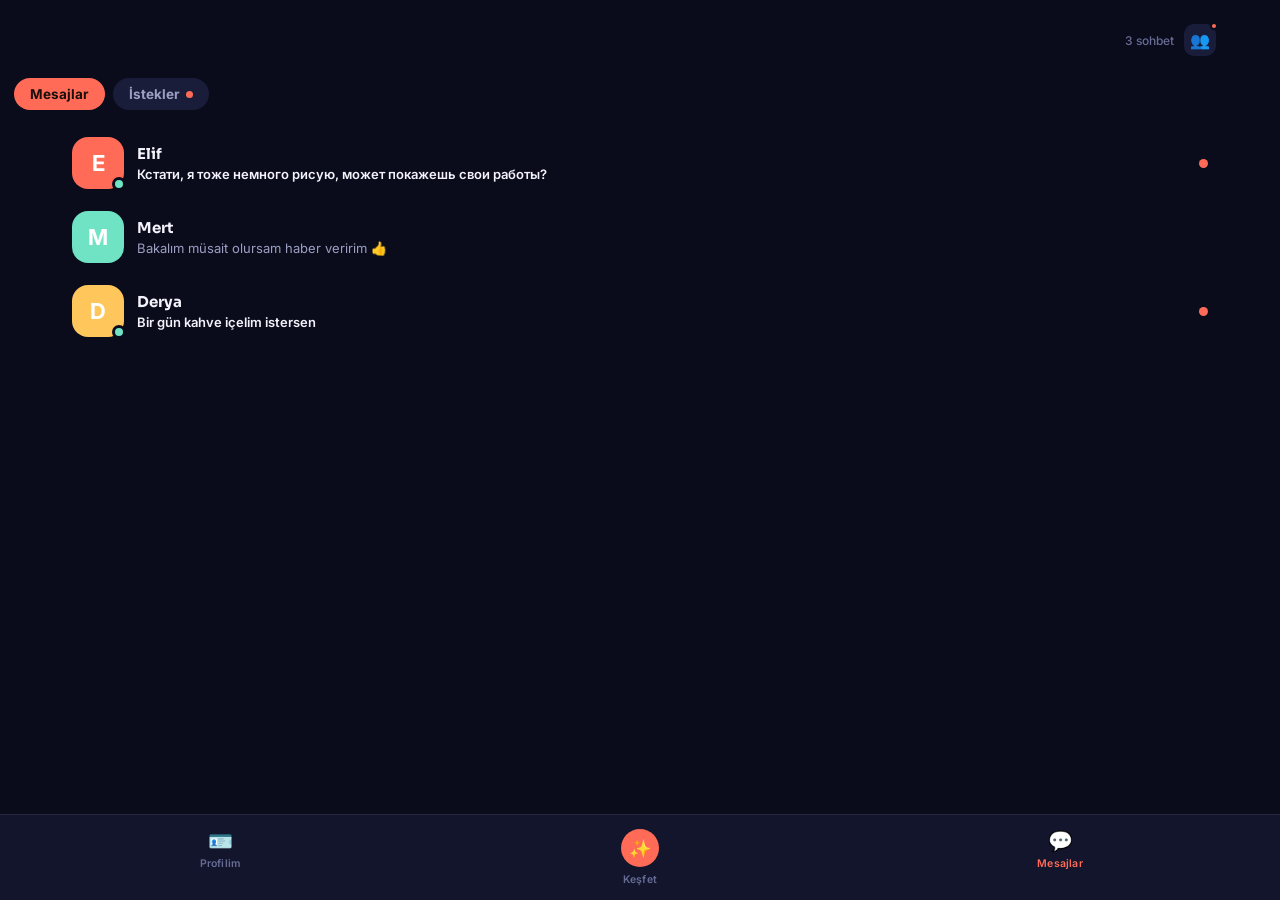
==== commit 340645f1: "Clean up index.html by removing unnecessary text Removed project description and links from index.ht" ====
--- a/index.html
+++ b/index.html
@@ -1,6 +1,4 @@
-# tobero
-A hybrid Tinder-Discord app. Discovery features Friendship, Dating, and Secret Dating modes via a swipe system. Each mode keeps its own photos and bios exclusive, requiring unique profile customization per mode. The chat ecosystem adopts Discord’s multi-channel, group-focused structure.
-[index.html](https://github.com/user-attachments/files/31689872/index.html)
+
 <!DOCTYPE html>
 <html lang="tr">
 <head>
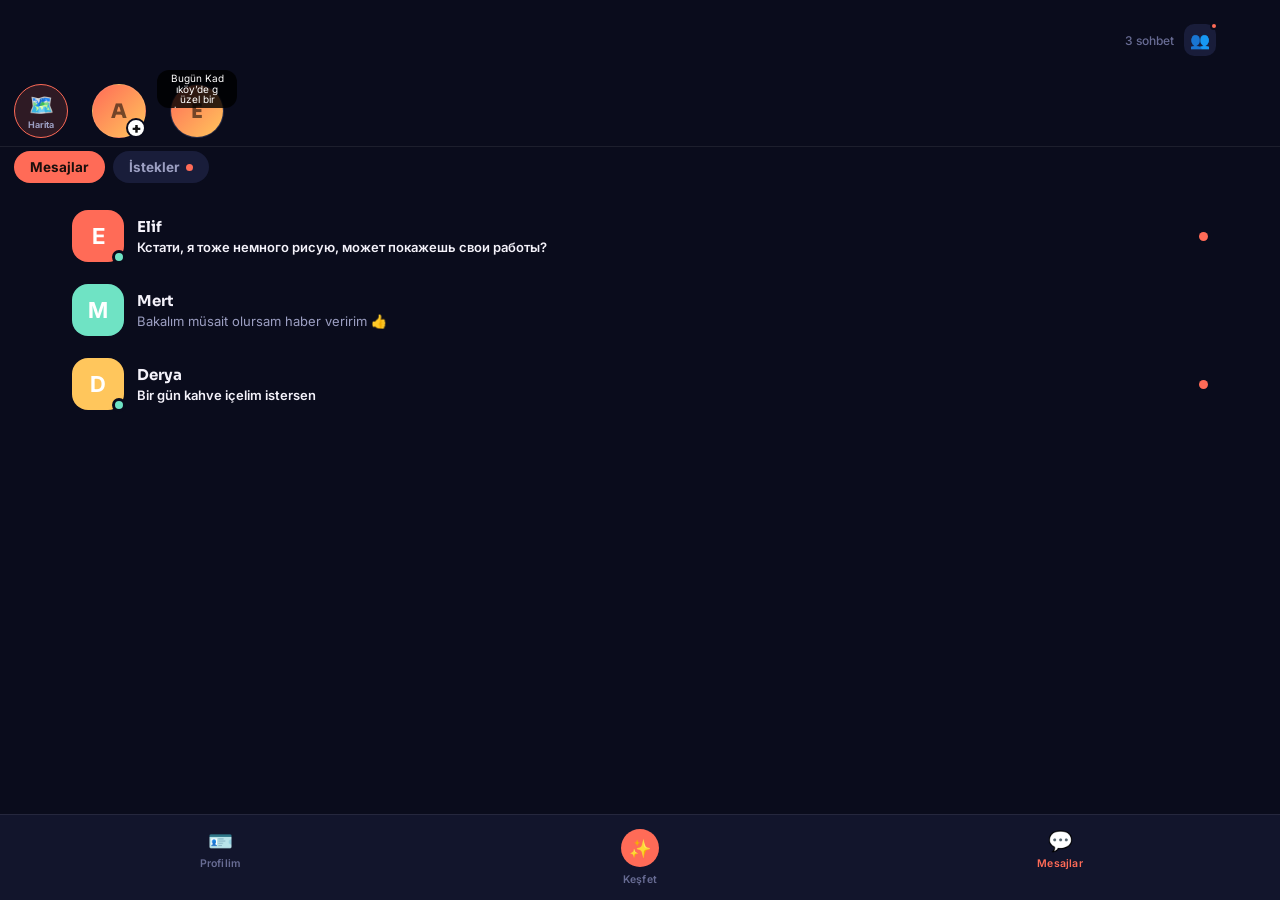
==== commit efb6aaa2: "Ana sayfa (index.html) yeni sürümle güncellendi index.html, yaninda-discover-undo-replace-current-st" ====
--- a/index.html
+++ b/index.html
@@ -1,4 +1,3 @@
-
 <!DOCTYPE html>
 <html lang="tr">
 <head>
@@ -186,7 +185,263 @@
   }
 
   /* ---- messages: top tabs (Mesajlar / İstekler) ---- */
-  #msgTopTabs {
+  #messageQuickBar {
+    flex-shrink: 0;
+    display: flex;
+    align-items: center;
+    gap: 12px;
+    padding: 10px 14px 8px;
+    overflow-x: auto;
+    scrollbar-width: none;
+    border-bottom: 1px solid var(--line);
+  }
+  #messageQuickBar::-webkit-scrollbar { display: none; }
+  .messageQuickItem {
+    flex: 0 0 54px;
+    width: 54px;
+    height: 54px;
+    border-radius: 50%;
+    display: flex;
+    flex-direction: column;
+    align-items: center;
+    justify-content: center;
+    gap: 2px;
+    background: var(--bg-elevated);
+    border: 1px solid var(--line);
+    color: var(--text-hi);
+    font-size: 20px;
+    cursor: pointer;
+  }
+  .messageQuickItem span {
+    font-size: 9px;
+    font-weight: 700;
+    color: var(--text-mid);
+  }
+  .messageQuickItem:active { background: var(--bg-panel); }
+  .messageQuickItem--map {
+    background: var(--coral-soft);
+    border-color: var(--coral);
+  }
+  #messageOwnNoteAvatar,
+  .messageNoteAvatar {
+    position: relative;
+    width: 54px;
+    height: 54px;
+    flex: 0 0 54px;
+    border-radius: 50%;
+    display: flex;
+    align-items: center;
+    justify-content: center;
+    background: linear-gradient(135deg, #FF6B57, #FFC65C);
+    color: rgba(0,0,0,0.55);
+    font-family: 'Sora', sans-serif;
+    font-size: 20px;
+    font-weight: 800;
+    cursor: pointer;
+    border: 1px solid var(--line);
+    background-size: cover;
+    background-position: center;
+  }
+  #messageOwnNoteAvatar .notePlus,
+  .messageNoteAvatar .notePlus {
+    position: absolute;
+    right: -1px;
+    bottom: -1px;
+    width: 20px;
+    height: 20px;
+    display: flex;
+    align-items: center;
+    justify-content: center;
+    border-radius: 50%;
+    background: #FFFFFF;
+    color: #111111;
+    border: 2px solid var(--bg-deep);
+    font-size: 15px;
+    line-height: 1;
+    font-weight: 800;
+  }
+  #messageNotesList {
+    display: flex;
+    align-items: center;
+    gap: 12px;
+  }
+  .messageNoteButton {
+    position: relative;
+    flex: 0 0 54px;
+    width: 54px;
+    height: 54px;
+    border-radius: 50%;
+    background: var(--bg-elevated);
+    border: 1px solid var(--line);
+    cursor: pointer;
+    overflow: visible;
+  }
+  .messageNoteButton .messageNoteAvatar { width: 100%; height: 100%; border: none; }
+  .messageNoteBubble {
+    position: absolute;
+    left: 50%;
+    bottom: 60px;
+    transform: translateX(-50%);
+    width: max-content;
+    max-width: 128px;
+    max-height: 50px;
+    overflow: hidden;
+    padding: 6px 9px;
+    border-radius: 12px;
+    background: rgba(0,0,0,0.82);
+    border: 1px solid rgba(255,255,255,0.18);
+    color: #FFFFFF;
+    font-size: 10px;
+    line-height: 1.2;
+    text-align: center;
+    white-space: pre-line;
+    overflow-wrap: anywhere;
+    z-index: 5;
+    pointer-events: none;
+  }
+  .messageNoteBubble::after {
+    content: '';
+    position: absolute;
+    left: 50%;
+    bottom: -5px;
+    width: 10px;
+    height: 10px;
+    transform: translateX(-50%) rotate(45deg);
+    background: rgba(0,0,0,0.82);
+  }
+  #noteComposerBackdrop {
+    display: none;
+    position: fixed;
+    inset: 0;
+    z-index: 130;
+    align-items: flex-end;
+    justify-content: center;
+    background: rgba(0,0,0,0.55);
+  }
+  #noteComposerBackdrop.show { display: flex; }
+  #noteComposerCard {
+    width: 100%;
+    max-width: 520px;
+    padding: 20px 18px calc(20px + env(safe-area-inset-bottom, 8px));
+    border-radius: 24px 24px 0 0;
+    background: var(--bg-panel);
+  }
+  #noteComposerTitle {
+    font-family: 'Sora', sans-serif;
+    font-weight: 800;
+    font-size: 16px;
+    margin-bottom: 12px;
+  }
+  #noteInput {
+    width: 100%;
+    min-height: 90px;
+    resize: none;
+    border: 1px solid var(--line);
+    border-radius: 14px;
+    padding: 12px;
+    background: var(--bg-elevated);
+    color: var(--text-hi);
+    font-family: 'Inter', sans-serif;
+    box-sizing: border-box;
+  }
+  #noteComposerActions { display: flex; gap: 10px; margin-top: 12px; }
+  #noteInput {
+    overflow-y: auto;
+    scrollbar-width: none;
+  }
+  #noteInput::-webkit-scrollbar { display: none; width: 0; height: 0; }
+  #noteComposerActions button {
+    flex: 1;
+    padding: 11px;
+    border-radius: 12px;
+    border: 1px solid var(--line);
+    font-weight: 700;
+    cursor: pointer;
+  }
+
+  #noteViewerBackdrop {
+    display: none;
+    position: fixed;
+    inset: 0;
+    z-index: 140;
+    align-items: flex-end;
+    justify-content: center;
+    background: rgba(0,0,0,0.55);
+  }
+  #noteViewerBackdrop.show { display: flex; }
+  #noteViewerCard {
+    width: 100%;
+    max-width: 520px;
+    padding: 18px 16px calc(18px + env(safe-area-inset-bottom, 8px));
+    border-radius: 24px 24px 0 0;
+    background: var(--bg-panel);
+  }
+  #noteViewerHeader {
+    display: flex;
+    align-items: center;
+    gap: 10px;
+    margin-bottom: 10px;
+  }
+  #noteViewerAuthor {
+    flex: 1;
+    color: var(--text-hi);
+    font-family: 'Sora', sans-serif;
+    font-size: 14px;
+    font-weight: 800;
+  }
+  #noteViewerClose {
+    width: 30px;
+    height: 30px;
+    display: flex;
+    align-items: center;
+    justify-content: center;
+    border-radius: 50%;
+    background: var(--bg-elevated);
+    color: var(--text-mid);
+    font-size: 18px;
+    cursor: pointer;
+  }
+  #noteViewerText {
+    color: var(--text-hi);
+    font-size: 15px;
+    line-height: 1.45;
+    margin-bottom: 14px;
+  }
+  #noteViewerActions {
+    display: flex;
+    align-items: center;
+    gap: 8px;
+  }
+  #noteReplyInput {
+    flex: 1;
+    min-width: 0;
+    height: 40px;
+    border: 1px solid var(--line);
+    border-radius: 999px;
+    padding: 0 14px;
+    background: var(--bg-elevated);
+    color: var(--text-hi);
+    font-family: 'Inter', sans-serif;
+    font-size: 13px;
+  }
+  #noteReplyInput:focus { outline: none; border-color: var(--coral); }
+  .noteViewerActionBtn {
+    width: 40px;
+    height: 40px;
+    flex: 0 0 40px;
+    border: 1px solid var(--line);
+    border-radius: 50%;
+    background: var(--bg-elevated);
+    color: var(--text-mid);
+    font-size: 17px;
+    cursor: pointer;
+  }
+  .noteViewerActionBtn.active,
+  .noteViewerActionBtn:active { background: var(--coral-soft); color: var(--coral); }
+  #noteCancelBtn { background: var(--bg-elevated); color: var(--text-mid); }
+  #notePublishBtn { background: var(--coral); color: #1A0F0C; }
+
+  #msgTopTabs { 
     flex-shrink: 0;
     display: flex;
     gap: 8px;
@@ -607,6 +862,117 @@
   }
   #sendBtn:active { background: #e85a47; }
   #sendBtn.disabled { opacity: 0.35; }
+
+  /* ---- events map mock screen ---- */
+  #eventsMapScreen {
+    display: none;
+    position: fixed;
+    inset: 0;
+    z-index: 120;
+    flex-direction: column;
+    background: var(--bg-deep);
+  }
+  #eventsMapScreen.active { display: flex; }
+  #eventsMapHeader {
+    flex-shrink: 0;
+    display: flex;
+    align-items: center;
+    gap: 12px;
+    padding: 14px 16px;
+    border-bottom: 1px solid var(--line);
+    background: var(--bg-panel);
+  }
+  #eventsMapBackBtn {
+    width: 36px;
+    height: 36px;
+    border-radius: 12px;
+    background: var(--bg-elevated);
+    display: flex;
+    align-items: center;
+    justify-content: center;
+    font-size: 18px;
+    cursor: pointer;
+  }
+  #eventsMapTitle {
+    font-family: 'Sora', sans-serif;
+    font-size: 16px;
+    font-weight: 800;
+  }
+  #eventsMapCanvas {
+    position: relative;
+    flex: 1;
+    overflow: hidden;
+    background:
+      linear-gradient(28deg, transparent 46%, rgba(255,255,255,0.08) 47%, rgba(255,255,255,0.08) 48%, transparent 49%),
+      linear-gradient(-18deg, transparent 48%, rgba(255,255,255,0.06) 49%, rgba(255,255,255,0.06) 50%, transparent 51%),
+      var(--bg-panel);
+  }
+  #eventMapHint {
+    position: absolute;
+    left: 18px;
+    top: 18px;
+    padding: 8px 12px;
+    border-radius: 999px;
+    background: rgba(0,0,0,0.25);
+    color: var(--text-mid);
+    font-size: 11px;
+  }
+  .eventMapMarker {
+    position: absolute;
+    left: 52%;
+    top: 42%;
+    width: 52px;
+    height: 52px;
+    border-radius: 50% 50% 50% 8px;
+    transform: rotate(-45deg);
+    background: var(--coral);
+    border: 3px solid rgba(255,255,255,0.78);
+    box-shadow: 0 8px 22px rgba(0,0,0,0.35);
+    display: flex;
+    align-items: center;
+    justify-content: center;
+    cursor: pointer;
+  }
+  .eventMapMarker span {
+    transform: rotate(45deg);
+    font-size: 22px;
+  }
+  #eventDetailSheet {
+    display: none;
+    flex-shrink: 0;
+    padding: 18px 16px calc(18px + env(safe-area-inset-bottom, 8px));
+    border-top: 1px solid var(--line);
+    border-radius: 22px 22px 0 0;
+    background: var(--bg-panel);
+  }
+  #eventDetailSheet.show { display: block; }
+  #eventDetailTitle {
+    font-family: 'Sora', sans-serif;
+    font-size: 17px;
+    font-weight: 800;
+  }
+  #eventDetailMeta {
+    margin-top: 5px;
+    color: var(--text-mid);
+    font-size: 12px;
+  }
+  #eventDetailDescription {
+    margin-top: 12px;
+    color: var(--text-hi);
+    font-size: 14px;
+    line-height: 1.45;
+  }
+  #eventDetailApplyBtn {
+    width: 100%;
+    margin-top: 14px;
+    padding: 12px;
+    border: none;
+    border-radius: 14px;
+    background: var(--coral);
+    color: #1A0F0C;
+    font-weight: 800;
+    cursor: pointer;
+  }
 
   /* ---- bottom nav ---- */
   #bottomNav {
@@ -1129,6 +1495,34 @@
     color: var(--text-low);
   }
 
+  .settingsMenuRow {
+    width: 100%;
+    display: flex;
+    align-items: center;
+    justify-content: space-between;
+    padding: 14px;
+    border: 1px solid var(--line);
+    border-radius: 14px;
+    background: var(--bg-elevated);
+    cursor: pointer;
+  }
+  .settingsMenuRow:active { background: var(--bg-panel); }
+  .settingsMenuTitle {
+    font-family: 'Sora', sans-serif;
+    font-size: 14px;
+    font-weight: 800;
+    color: var(--text-hi);
+  }
+  .settingsMenuSubtitle {
+    margin-top: 3px;
+    color: var(--text-mid);
+    font-size: 11.5px;
+  }
+  .settingsMenuArrow {
+    color: var(--text-low);
+    font-size: 22px;
+  }
+
   /* ---- settings view ---- */
   #settingsView {
     display: none;
@@ -1140,6 +1534,44 @@
     overflow: hidden;
   }
   #settingsView.active { display: flex; }
+  #themesView {
+    display: none;
+    flex-direction: column;
+    position: absolute;
+    inset: 0;
+    z-index: 6;
+    background: var(--bg-deep);
+  }
+  #themesView.active { display: flex; }
+  #themesHeader {
+    flex-shrink: 0;
+    display: flex;
+    align-items: center;
+    gap: 12px;
+    padding: 14px 16px;
+    border-bottom: 1px solid var(--line);
+  }
+  #themesBackBtn {
+    width: 36px;
+    height: 36px;
+    border-radius: 12px;
+    background: var(--bg-elevated);
+    display: flex;
+    align-items: center;
+    justify-content: center;
+    font-size: 18px;
+    cursor: pointer;
+  }
+  #themesTitle {
+    font-family: 'Sora', sans-serif;
+    font-size: 15.5px;
+    font-weight: 700;
+  }
+  #themesScroll {
+    flex: 1;
+    overflow-y: auto;
+    padding: 20px;
+  }
   #settingsHeader {
     flex-shrink: 0;
     display: flex; align-items: center; gap: 12px;
@@ -1529,6 +1961,34 @@
     color: var(--coral);
     margin-bottom: 4px;
   }
+  #messages,
+  #discoverFilterScroll,
+  #profileScroll,
+  #profileViewScroll,
+  #personalPrefScroll,
+  #settingsScroll,
+  #themesScroll,
+  #userProfileScroll,
+  #reqMessages {
+    touch-action: pan-y;
+    overscroll-behavior: contain;
+  }
+  /* Mesajlar kaymaya devam etsin; sağdaki beyaz scrollbar görünmesin. */
+  #messages,
+  #reqMessages {
+    scrollbar-width: none;
+    -ms-overflow-style: none;
+  }
+  #messages::-webkit-scrollbar,
+  #reqMessages::-webkit-scrollbar {
+    display: none;
+    width: 0;
+    height: 0;
+  }
+  #profilePreviewCard {
+    touch-action: pan-y;
+  }
+
   #discoverCards {
     position: relative;
     width: 100%;
@@ -1543,6 +2003,8 @@
     display: flex;
     flex-direction: column;
     overflow: hidden;
+    /* Kartın üst kısmı swipe, iç gövdesi ise kendi scroll alanıdır. */
+    touch-action: none;
     transition: transform 0.25s ease, opacity 0.25s ease;
   }
   .discoverCard.swipe-left { transform: translateX(-130%) rotate(-12deg); opacity: 0; }
@@ -1585,6 +2047,8 @@
     display: flex;
     flex-direction: column;
     overflow-y: auto;
+    touch-action: pan-y;
+    overscroll-behavior: contain;
   }
   .cardBio {
     font-size: 14px;
@@ -2426,8 +2890,30 @@
     width: 100%;
     min-height: 48px;
     display: flex;
-    align-items: center;
+    align-items: flex-start;
     gap: 8px;
+  }
+  .heightSheetField {
+    flex: 1;
+    min-width: 0;
+    display: flex;
+    flex-direction: column;
+    gap: 4px;
+  }
+  .heightSheetError {
+    min-height: 15px;
+    color: var(--coral);
+    font-size: 11px;
+    line-height: 1.25;
+  }
+  .heightSheetInput.invalid {
+    border-color: var(--coral);
+  }
+  .heightSheetField .heightSheetInput,
+  #sheetHeightFt,
+  #sheetHeightIn {
+    width: 100%;
+    flex: none;
   }
   .heightSheetInput {
     background: var(--bg-elevated);
@@ -2442,8 +2928,8 @@
   .heightSheetInput:focus { outline: none; border-color: var(--coral); }
   #sheetHeightCm { width: 100%; }
   #sheetHeightFt, #sheetHeightIn {
-    flex: 1;
-    width: 50%;
+    flex: none;
+    width: 100%;
     height: auto;
     padding: 12px 14px;
     text-align: left;
@@ -2558,6 +3044,15 @@
     font-size: 21px;
     cursor: pointer;
   }
+  #profileChoiceSheetClose.height-confirm-button {
+    width: auto;
+    min-width: 76px;
+    padding: 0 13px;
+    font-size: 13px;
+    font-weight: 700;
+    white-space: nowrap;
+  }
+
   #profileChoiceSheetOptions {
     flex: 1;
     overflow-y: auto;
@@ -3442,6 +3937,266 @@
   .profilePreviewBioDetail::-webkit-scrollbar,
   .profilePreviewDetailBio::-webkit-scrollbar,
   .cardBio::-webkit-scrollbar { display: none; }
+  /* Açık ve pembe temalarda yalnızca keşfet mod adları */
+  body.light-theme #discoverModeSwitcher .discoverModeFace,
+  body.pink-theme #discoverModeSwitcher .discoverModeFace {
+    color: #111111 !important;
+    -webkit-text-stroke: 0;
+    text-shadow: none;
+  }
+  #messageOwnNoteWrap {
+    position: relative;
+    flex: 0 0 54px;
+    width: 54px;
+    height: 54px;
+  }
+  #messageOwnNoteBubble {
+    display: none;
+    position: absolute;
+    left: 50%;
+    bottom: 25px;
+    transform: translateX(-50%);
+    width: max-content;
+    max-width: 110px;
+    height: 44px;
+    max-height: 44px;
+    padding: 5px 8px;
+    border-radius: 12px;
+    background: rgba(0,0,0,0.82);
+    border: 1px solid rgba(255,255,255,0.18);
+    color: #FFFFFF;
+    font-size: 10px;
+    line-height: 1.2;
+    text-align: center;
+    white-space: pre-line;
+    height: 50px;
+    max-height: 50px;
+    overflow-y: auto;
+    overflow-x: hidden;
+    scrollbar-width: none;
+    -webkit-overflow-scrolling: touch;
+    z-index: 4;
+  }
+  #messageOwnNoteBubble::after { display: none; }
+  #messageOwnNoteBubble.show { display: block; }
+  #messageOwnNoteBubble.note-one-line,
+  #messageOwnNoteBubble.note-two-lines {
+    display: flex;
+    align-items: center;
+    justify-content: center;
+  }
+  #messageOwnNoteBubble.note-many-lines {
+    display: block;
+    overflow-y: auto;
+  }
+  #messageOwnNoteAvatar #messageOwnNoteInitial { font-size: 20px; font-weight: 800; }
+  #noteCancelBtn.disabled {
+    opacity: 0.35;
+    pointer-events: none;
+  }
+  #messageOwnNoteBubble {
+    bottom: 15px !important;
+    height: 40px !important;
+    max-height: 40px !important;
+    overflow-y: auto !important;
+    overflow-x: hidden !important;
+  }
+  /* Not balonlarını hızlı mesaj çubuğunun dışına taşı */
+  #messageOwnNoteBubble,
+  .messageNoteBubble {
+    position: fixed;
+    left: 0;
+    top: 0;
+    bottom: auto;
+    transform: translate(-50%, -100%);
+    z-index: 80;
+    pointer-events: auto;
+  }
+
+  /* Prototip balonu küçük ve sabit kalsın; kendi notu eklenince büyümesin. */
+  .messageNoteBubble {
+    max-width: 90px;
+    height: 36px;
+    max-height: 36px;
+    padding: 4px 7px;
+    box-sizing: border-box;
+    overflow-y: auto;
+    overflow-x: hidden;
+    overflow-wrap: anywhere;
+  }
+
+  /* Not balonlarının etrafındaki beyaz çizgi kaldırıldı. */
+  #messageOwnNoteBubble,
+  .messageNoteBubble {
+    border: none;
+  }
+
+
+  /* Balon içindeki kaydırma çubuğu görünmez, kaydırma özelliği korunur. */
+  #messageOwnNoteBubble,
+  .messageNoteBubble {
+    scrollbar-width: none;
+    -ms-overflow-style: none;
+  }
+  #messageOwnNoteBubble::-webkit-scrollbar,
+  .messageNoteBubble::-webkit-scrollbar {
+    display: none;
+    width: 0;
+    height: 0;
+  }
+
+  /* Kendi balonundaki siyah işaretin oluşmaması için kendi notu kesilir;
+     prototip balonu ise aşağı doğru kaydırılmaya devam eder. */
+  #messageOwnNoteBubble {
+    overflow-y: hidden !important;
+  }
+  #messageOwnNoteBubble::before,
+  #messageOwnNoteBubble::after {
+    display: none !important;
+    content: none !important;
+  }
+  .messageNoteBubble {
+    overflow-y: auto !important;
+  }
+  .messageNoteBubble::after {
+    display: none !important;
+    content: none !important;
+  }
+
+
+  /* Her iki not balonu da sabit olarak 76 x 32 px olsun. */
+  #messageOwnNoteBubble,
+  .messageNoteBubble {
+    width: 80px !important;
+    min-width: 80px;
+    max-width: 80px !important;
+    height: 38px !important;
+    min-height: 38px;
+    max-height: 38px !important;
+    padding: 3px 6px;
+    box-sizing: border-box;
+    overflow-y: auto !important;
+    overflow-x: hidden !important;
+  }
+  /* Kendi notunda üçüncü satır da küçük artan alana sığsın. */
+  #messageOwnNoteBubble {
+    line-height: 1.05;
+  }
+  /* İki balon aynı yazı ölçüsünü ve 5 satır / 9 karakter düzenini kullansın. */
+  #messageOwnNoteBubble,
+  .messageNoteBubble {
+    font-size: 10px;
+    line-height: 1.05;
+    letter-spacing: 0;
+    white-space: pre-line;
+    overflow-wrap: anywhere;
+    word-break: break-word;
+  }
+
+  /* Sohbet/istek pencerelerinde mesajlar ekranındaki not balonları görünmesin. */
+  body.note-bubbles-hidden #messageOwnNoteBubble,
+  body.note-bubbles-hidden .messageNoteBubble {
+    visibility: hidden !important;
+    opacity: 0 !important;
+    pointer-events: none !important;
+  }
+
+  /* Keşfet filtrelerinde büyük değer gösterimi yeterli; tutacak üstündeki küçük sayıları gizle. */
+  #discoverDualRangeTrack .dualHandleLabel,
+  #discoverDistanceTrack .dualHandleLabel {
+    display: none;
+  }
+
+  /* Profil balonları birbirine çakışmasın diye aralık artırıldı. */
+  #messageQuickBar,
+  #messageNotesList {
+    gap: 24px;
+  }
+
+
+  /* Kendi profil fotoğrafını değiştirme düğmesi */
+  #profileViewAvatar { position: relative; }
+  #profileViewPhotoAddBtn {
+    position: absolute;
+    right: -2px;
+    bottom: -2px;
+    width: 30px;
+    height: 30px;
+    border: 2px solid var(--bg-deep);
+    border-radius: 50%;
+    background: #FFFFFF;
+    color: #111111;
+    display: flex;
+    align-items: center;
+    justify-content: center;
+    font-size: 22px;
+    line-height: 1;
+    font-weight: 800;
+    cursor: pointer;
+    z-index: 2;
+  }
+  #profileViewPhotoAddBtn:active { transform: scale(0.94); }
+  #ownProfilePhotoPicker {
+    display: none;
+    position: fixed;
+    inset: 0;
+    z-index: 140;
+    align-items: flex-end;
+    justify-content: center;
+    background: rgba(0,0,0,0.55);
+  }
+  #ownProfilePhotoPicker.show { display: flex; }
+  #ownProfilePhotoPickerCard {
+    width: 100%;
+    max-width: 520px;
+    padding: 20px 18px calc(20px + env(safe-area-inset-bottom, 8px));
+    border-radius: 24px 24px 0 0;
+    background: var(--bg-panel);
+  }
+  #ownProfilePhotoPickerTitle {
+    font-family: 'Sora', sans-serif;
+    font-size: 17px;
+    font-weight: 800;
+    margin-bottom: 8px;
+  }
+  #ownProfilePhotoPickerText {
+    color: var(--text-mid);
+    font-size: 13px;
+    line-height: 1.45;
+    margin-bottom: 16px;
+  }
+  #ownProfilePhotoPickerActions { display: flex; gap: 10px; }
+  #ownProfilePhotoPickerActions button {
+    flex: 1;
+    min-height: 44px;
+    border: 1px solid var(--line);
+    border-radius: 13px;
+    font-weight: 700;
+    cursor: pointer;
+  }
+  #ownProfilePhotoCancelBtn { background: var(--bg-elevated); color: var(--text-mid); }
+  #ownProfilePhotoChooseBtn { background: var(--coral); color: #1A0F0C; border-color: transparent; }
+
+  /* Profil fotoğrafını büyütme görünümü */
+  #ownProfilePhotoViewer {
+    display: none;
+    position: fixed;
+    inset: 0;
+    z-index: 150;
+    align-items: center;
+    justify-content: center;
+    padding: 24px;
+    box-sizing: border-box;
+    background: rgba(0,0,0,0.88);
+  }
+  #ownProfilePhotoViewer.show { display: flex; }
+  #ownProfilePhotoViewer img {
+    display: block;
+    max-width: 100%;
+    max-height: 86vh;
+    object-fit: contain;
+    border-radius: 16px;
+  }
 </style>
 </head>
 <body>
@@ -3459,6 +4214,20 @@
 
     <!-- MESAJLAR -->
     <div class="screen active" id="screen-messages">
+      <div id="messageQuickBar">
+        <div class="messageQuickItem messageQuickItem--map" id="messageMapQuickBtn" aria-label="Haritayı aç">
+          🗺️
+          <span>Harita</span>
+        </div>
+        <div id="messageOwnNoteWrap">
+          <div id="messageOwnNoteBubble"></div>
+          <div id="messageOwnNoteAvatar" aria-label="Not ekle">
+            <span id="messageOwnNoteInitial">A</span>
+            <span class="notePlus">+</span>
+          </div>
+        </div>
+        <div id="messageNotesList"></div>
+      </div>
       <div id="msgTopTabs">
         <div class="msgTopTab active" data-tab="messages">Mesajlar</div>
         <div class="msgTopTab" data-tab="requests">İstekler<span id="requestsDot" class="tabDot"></span></div>
@@ -3596,6 +4365,7 @@
           <div id="profileViewTop">
             <div id="profileViewAvatar" style="background: linear-gradient(135deg, #FF6B57, #FFC65C);">
               <span id="profileViewInitial">A</span>
+              <button type="button" id="profileViewPhotoAddBtn" aria-label="Profil fotoğrafı ekle">+</button>
             </div>
             <div id="profileViewName">Ada</div>
             <div id="profileViewMeta">19 · Türkçe · Koç</div>
@@ -3620,6 +4390,22 @@
           <div id="profileViewBio">Dijital çizim, oyun ve iyi sohbet seven biriyim.</div>
           <div id="profileViewInterests"></div>
         </div>
+      </div>
+
+      <!-- Kendi profil fotoğrafı seçme paneli -->
+      <div id="ownProfilePhotoPicker" aria-hidden="true">
+        <div id="ownProfilePhotoPickerCard">
+          <div id="ownProfilePhotoPickerTitle">Profil fotoğrafı</div>
+          <div id="ownProfilePhotoPickerText">Bu fotoğraf kendi profilinde ve diğer kullanıcıların göreceği profilinde kullanılacak.</div>
+          <div id="ownProfilePhotoPickerActions">
+            <button type="button" id="ownProfilePhotoCancelBtn">Vazgeç</button>
+            <button type="button" id="ownProfilePhotoChooseBtn">Fotoğraf seç</button>
+          </div>
+        </div>
+      </div>
+      <input type="file" id="ownProfilePhotoInput" accept="image/*" hidden>
+      <div id="ownProfilePhotoViewer" aria-hidden="true">
+        <img id="ownProfilePhotoViewerImage" alt="Profil fotoğrafı">
       </div>
 
       <!-- sosyal liste görünümü (arkadaşlar / takip / takipçiler) -->
@@ -3729,8 +4515,21 @@
           <div id="settingsTitle">Ayarlar</div>
         </div>
         <div id="settingsScroll">
-          <div class="settingsSection">
-            <label class="settingsLabel">Tema</label>
+          <div id="themesRow" class="settingsMenuRow">
+            <div>
+              <div class="settingsMenuTitle">Temalar</div>
+              <div class="settingsMenuSubtitle">Uygulama görünümünü değiştir</div>
+            </div>
+            <div class="settingsMenuArrow">›</div>
+          </div>
+        </div>
+
+        <div id="themesView">
+          <div id="themesHeader">
+            <div id="themesBackBtn">←</div>
+            <div id="themesTitle">Temalar</div>
+          </div>
+          <div id="themesScroll">
             <div id="themeOptions">
               <div class="themeOption active" data-theme="dark">
                 <div class="themeSwatch theme-dark-swatch"></div>
@@ -3886,6 +4685,14 @@
             </div>
           </div>
 
+          <div class="profileEditSection profileFriendshipOnlyField">
+            <div class="profileEditSectionTitle">İlişki hedefleri</div>
+            <div class="profileChoiceRow" data-profile-choice="friendshipGoal" data-profile-choice-scope="friendship">
+              <div class="profileChoiceText"><div class="profileChoiceLabel">Aradığım şey</div><div class="profileChoiceValue" id="friendshipChoiceValue-friendshipGoal"></div></div>
+              <div class="profileChoiceArrow">›</div>
+            </div>
+          </div>
+
           <div class="profileEditSection profileDatingOnlyField">
             <div class="profileEditSectionTitle">İlişki hedefleri</div>
             <div class="profileChoiceRow" data-profile-choice="relationshipGoal">
@@ -3952,6 +4759,34 @@
               <div class="profileChoiceText"><div class="profileChoiceLabel">Egzersiz</div><div class="profileChoiceValue" id="profileChoiceValue-exercise"></div></div>
               <div class="profileChoiceArrow">›</div>
             </div>
+            <div class="profileChoiceRow" data-profile-choice="socialMedia">
+              <div class="profileChoiceText"><div class="profileChoiceLabel">Sosyal medya</div><div class="profileChoiceValue" id="profileChoiceValue-socialMedia"></div></div>
+              <div class="profileChoiceArrow">›</div>
+            </div>
+          </div>
+
+          <div class="profileEditSection profileFriendshipOnlyField">
+            <div class="profileEditSectionTitle">Yaşam tarzı</div>
+            <div class="profileChoiceRow" data-profile-choice="routine" data-profile-choice-scope="friendship">
+              <div class="profileChoiceText"><div class="profileChoiceLabel">Düzenim / Sabah insanı</div><div class="profileChoiceValue" id="friendshipChoiceValue-routine"></div></div>
+              <div class="profileChoiceArrow">›</div>
+            </div>
+            <div class="profileChoiceRow" data-profile-choice="smoking" data-profile-choice-scope="friendship">
+              <div class="profileChoiceText"><div class="profileChoiceLabel">Sigara</div><div class="profileChoiceValue" id="friendshipChoiceValue-smoking"></div></div>
+              <div class="profileChoiceArrow">›</div>
+            </div>
+            <div class="profileChoiceRow" data-profile-choice="alcohol" data-profile-choice-scope="friendship">
+              <div class="profileChoiceText"><div class="profileChoiceLabel">Alkol</div><div class="profileChoiceValue" id="friendshipChoiceValue-alcohol"></div></div>
+              <div class="profileChoiceArrow">›</div>
+            </div>
+            <div class="profileChoiceRow" data-profile-choice="pets" data-profile-choice-scope="friendship">
+              <div class="profileChoiceText"><div class="profileChoiceLabel">Evcil hayvan</div><div class="profileChoiceValue" id="friendshipChoiceValue-pets"></div></div>
+              <div class="profileChoiceArrow">›</div>
+            </div>
+            <div class="profileChoiceRow" data-profile-choice="education" data-profile-choice-scope="friendship">
+              <div class="profileChoiceText"><div class="profileChoiceLabel">Eğitim</div><div class="profileChoiceValue" id="friendshipChoiceValue-education"></div></div>
+              <div class="profileChoiceArrow">›</div>
+            </div>
           </div>
 
           <div class="profileField">
@@ -4104,6 +4939,49 @@
     <div id="translateMenuBtn">🌐 Çevir</div>
   </div>
 
+  <div id="eventsMapScreen">
+    <div id="eventsMapHeader">
+      <div id="eventsMapBackBtn">←</div>
+      <div id="eventsMapTitle">Etkinlikler</div>
+    </div>
+    <div id="eventsMapCanvas">
+      <div id="eventMapHint">Global etkinlikler</div>
+      <div class="eventMapMarker" id="eventMapMarkerDemo" aria-label="Etkinliği aç"><span>🎵</span></div>
+    </div>
+    <div id="eventDetailSheet">
+      <div id="eventDetailTitle"></div>
+      <div id="eventDetailMeta"></div>
+      <div id="eventDetailDescription"></div>
+      <button type="button" id="eventDetailApplyBtn">Başvur</button>
+    </div>
+  </div>
+
+  <div id="noteComposerBackdrop">
+    <div id="noteComposerCard">
+      <div id="noteComposerTitle">Not ekle</div>
+      <textarea id="noteInput" maxlength="49" placeholder="Kısa bir not yaz..."></textarea>
+      <div id="noteComposerActions">
+        <button type="button" id="noteCancelBtn">Kaldır</button>
+        <button type="button" id="notePublishBtn">Paylaş</button>
+      </div>
+    </div>
+  </div>
+
+  <div id="noteViewerBackdrop">
+    <div id="noteViewerCard">
+      <div id="noteViewerHeader">
+        <div id="noteViewerAuthor"></div>
+        <div id="noteViewerClose">×</div>
+      </div>
+      <div id="noteViewerText"></div>
+      <div id="noteViewerActions">
+        <input type="text" id="noteReplyInput" placeholder="Mesaj gönder...">
+        <button type="button" class="noteViewerActionBtn" id="noteLikeBtn" aria-label="Beğen">♡</button>
+        <button type="button" class="noteViewerActionBtn" id="noteShareBtn" aria-label="Paylaş">↗</button>
+      </div>
+    </div>
+  </div>
+
   <div id="bottomNav">
     <div class="navBtn" data-screen="profile">
       <div class="navIcon">🪪</div>
@@ -4122,6 +5000,15 @@
 </div>
 
 <script>
+function escapeHtml(value) {
+  return String(value ?? '').replace(/[&<>"']/g, character => ({
+    '&': '&amp;',
+    '<': '&lt;',
+    '>': '&gt;',
+    '"': '&quot;',
+    "'": '&#39;'
+  }[character]));
+}
 // ---- mock data ----
 const conversations = [
   {
@@ -4167,6 +5054,51 @@
 const convState = {};
 conversations.forEach(c => convState[c.id] = { lastRead: c.id === 'mert' ? c.messages.length : c.messages.length - 1 });
 
+// ---- etkinlik sistemi başlangıç verileri ----
+// Bu prototipte veriler yerelde tutulur; ileride backend'e bağlanacaktır.
+const eventRequests = [
+  {
+    id: 'event-demo-1',
+    mode: 'friendship',
+    title: 'Kadıköy konseri',
+    description: 'Salı günü saat 19:45’te konsere benimle gelmek isteyen var mı?',
+    image: '',
+    location: {
+      name: 'Kadıköy, İstanbul',
+      latitude: null,
+      longitude: null,
+      visibility: 'exact'
+    },
+    date: 'Salı',
+    time: '19:45',
+    createdBy: 'demo-user',
+    capacity: 3,
+    applicants: [],
+    participants: [],
+    status: 'open',
+    createdAt: Date.now()
+  }
+];
+
+const eventApplications = [];
+const friendships = [];
+const friendNotes = [
+  {
+    id: 'note-demo-friend',
+    authorId: 'friend-demo',
+    authorName: 'Elif',
+    text: 'Bugün Kadıköy’de güzel bir konser var 🎶',
+    createdAt: Date.now(),
+    expiresAt: Date.now() + 24 * 60 * 60 * 1000
+  }
+];
+const privateLocations = [];
+const modeConversations = {
+  friendship: [],
+  dating: [],
+  'speed-dating': []
+};
+
 // ---- friend request dot indicator ----
 function updateFriendReqsDot() {
   const dot = document.getElementById('friendReqsDot');
@@ -4174,6 +5106,22 @@
 }
 updateFriendReqsDot();
 document.getElementById('friendReqsBtn').classList.add('visible');
+
+// Not balonları yalnızca ana Mesajlar ekranında görünsün.
+function updateMessageNoteBubbleVisibility() {
+  const messagesScreen = document.getElementById('screen-messages');
+  const requestsPanel = document.getElementById('requestsPanel');
+  const chatScreen = document.getElementById('chatScreen');
+  const requestScreen = document.getElementById('requestScreen');
+  const friendReqsScreen = document.getElementById('friendReqsScreen');
+
+  const hidden = !messagesScreen.classList.contains('active')
+    || requestsPanel.classList.contains('active')
+    || chatScreen.classList.contains('active')
+    || requestScreen.classList.contains('active')
+    || friendReqsScreen.classList.contains('active');
+  document.body.classList.toggle('note-bubbles-hidden', hidden);
+}
 
 // ---- friend requests screen ----
 let activeFriendTab = 'received';
@@ -4186,9 +5134,11 @@
   document.querySelectorAll('.friendReqsTab').forEach(t => t.classList.toggle('active', t.dataset.ftab === 'received'));
   renderFriendReqs();
   document.getElementById('friendReqsScreen').classList.add('active');
+  updateMessageNoteBubbleVisibility();
 }
 function closeFriendReqsScreen() {
   document.getElementById('friendReqsScreen').classList.remove('active');
+  updateMessageNoteBubbleVisibility();
 }
 
 document.querySelectorAll('.friendReqsTab').forEach(tab => {
@@ -4215,13 +5165,13 @@
     el.className = 'friendReqItem';
     const avatarStyle = r.color.startsWith('linear') ? `background:${r.color}` : `background:${r.color}`;
     const btns = activeFriendTab === 'received'
-      ? `<div class="friendReqAccept" data-id="${r.id}">Kabul Et</div><div class="friendReqReject" data-id="${r.id}">Reddet</div>`
+      ? `<div class="friendReqAccept" data-id="${escapeHtml(r.id)}">Kabul Et</div><div class="friendReqReject" data-id="${escapeHtml(r.id)}">Reddet</div>`
       : `<div class="friendReqPending">İstek gönderildi</div>`;
     el.innerHTML = `
-      <div class="friendReqAvatar" style="${avatarStyle}">${r.name[0]}</div>
+      <div class="friendReqAvatar" style="${escapeHtml(avatarStyle)}">${escapeHtml(r.name[0])}</div>
       <div class="friendReqBody">
-        <div class="friendReqName">${r.name}</div>
-        <div class="friendReqTime">${r.time}</div>
+        <div class="friendReqName">${escapeHtml(r.name)}</div>
+        <div class="friendReqTime">${escapeHtml(r.time)}</div>
         <div class="friendReqBtns">${btns}</div>
       </div>`;
 
@@ -4286,7 +5236,7 @@
   bioEl.style.display = conv.bio ? 'block' : 'none';
 
   const interestsEl = document.getElementById('userProfileInterests');
-  interestsEl.innerHTML = (conv.interests || []).map(t => `<div class="userProfileTag">${t}</div>`).join('');
+  interestsEl.innerHTML = (conv.interests || []).map(t => `<div class="userProfileTag">${escapeHtml(t)}</div>`).join('');
 
   updateUserProfileFriendBtn(conv);
   document.getElementById('userProfileScreen').classList.add('active');
@@ -4356,28 +5306,46 @@
 ];
 
 function timeLabel(conv) {
-  return conv.messages[conv.messages.length - 1].day || '';
+  const last = conv.messages[conv.messages.length - 1];
+  return last && last.day ? last.day : '';
+}
+
+function getConversationById(id) {
+  return conversations.find(conv => conv.id === id) || null;
+}
+
+function ensureConversationState(id, messageCount = 0) {
+  if (!convState[id]) convState[id] = { lastRead: messageCount };
+  return convState[id];
+}
+
+function resetChatComposer() {
+  if (typeof input === 'undefined') return;
+  input.value = '';
+  input.style.height = 'auto';
+  updateSendState();
 }
 
 function renderConvList() {
   const list = document.getElementById('convList');
   list.innerHTML = '';
   conversations.forEach(conv => {
-    const last = conv.messages[conv.messages.length - 1];
-    const unread = convState[conv.id].lastRead < conv.messages.length && last.from === 'them';
+    const last = conv.messages[conv.messages.length - 1] || { from: 'them', text: '' };
+    const state = ensureConversationState(conv.id, conv.messages.length);
+    const unread = state.lastRead < conv.messages.length && last.from === 'them';
     const item = document.createElement('div');
     item.className = 'convItem';
     item.innerHTML = `
-      <div class="avatar" style="background:${conv.color}">
-        ${conv.initial}
+      <div class="avatar" style="background:${escapeHtml(conv.color)}">
+        ${escapeHtml(conv.initial)}
         ${conv.online ? '<div class="dot"></div>' : ''}
       </div>
       <div class="convBody">
         <div class="convTop">
-          <div class="convName">${conv.name}</div>
-          <div class="convTime">${timeLabel(conv)}</div>
+          <div class="convName">${escapeHtml(conv.name)}</div>
+          <div class="convTime">${escapeHtml(timeLabel(conv))}</div>
         </div>
-        <div class="convPreview ${unread ? 'unread' : ''}">${last.from === 'me' ? 'Sen: ' : ''}${last.text}</div>
+        <div class="convPreview ${unread ? 'unread' : ''}">${last.from === 'me' ? 'Sen: ' : ''}${escapeHtml(last.text)}</div>
       </div>
       ${unread ? '<div class="unreadDot"></div>' : ''}
     `;
@@ -4421,13 +5389,13 @@
     else badgeText = activeReqSub === 'sent' ? 'İstek gönderildi' : 'Yeni istek';
 
     item.innerHTML = `
-      <div class="reqAvatar" style="background:${r.color}">${r.name[0]}</div>
+      <div class="reqAvatar" style="background:${escapeHtml(r.color)}">${escapeHtml(r.name[0])}</div>
       <div class="reqBody">
         <div class="reqTop">
-          <div class="reqName">${r.name}</div>
-          <div class="reqTime">${r.time}</div>
+          <div class="reqName">${escapeHtml(r.name)}</div>
+          <div class="reqTime">${escapeHtml(r.time)}</div>
         </div>
-        <div class="reqMessage">${r.message}</div>
+        <div class="reqMessage">${escapeHtml(r.message)}</div>
         <div class="reqBadge">${badgeText}</div>
       </div>
     `;
@@ -4444,6 +5412,7 @@
     const target = tab.dataset.tab;
     document.getElementById('convList').classList.toggle('hidden', target !== 'messages');
     document.getElementById('requestsPanel').classList.toggle('active', target === 'requests');
+    updateMessageNoteBubbleVisibility();
     if (target === 'requests') {
       activeReqSub = 'sent';
       document.querySelectorAll('.reqSubTab').forEach(s => s.classList.toggle('active', s.dataset.sub === 'sent'));
@@ -4481,10 +5450,12 @@
 
   renderRequestThread();
   document.getElementById('requestScreen').classList.add('active');
+  updateMessageNoteBubbleVisibility();
 }
 
 function closeRequestDetail() {
   document.getElementById('requestScreen').classList.remove('active');
+  updateMessageNoteBubbleVisibility();
   activeRequest = null;
   activeRequestType = null;
 }
@@ -4579,8 +5550,11 @@
 });
 
 function promoteRequestToConversation(req) {
-  const exists = conversations.find(c => c.id === req.id);
-  if (exists) return req.id;
+  const exists = getConversationById(req.id);
+  if (exists) {
+    ensureConversationState(exists.id, exists.messages.length);
+    return exists.id;
+  }
   const newConv = {
     id: req.id,
     name: req.name,
@@ -4590,7 +5564,7 @@
     messages: req.thread.filter(m => !m.system).map(m => ({ from: m.from, text: m.text }))
   };
   conversations.unshift(newConv);
-  convState[newConv.id] = { lastRead: newConv.messages.length };
+  ensureConversationState(newConv.id, newConv.messages.length).lastRead = newConv.messages.length;
   renderConvList();
   return newConv.id;
 }
@@ -4642,9 +5616,12 @@
 let activeConvId = null;
 
 function openChat(id) {
+  const conv = getConversationById(id);
+  if (!conv) return;
+
   activeConvId = id;
-  const conv = conversations.find(c => c.id === id);
-  convState[id].lastRead = conv.messages.length;
+  ensureConversationState(id, conv.messages.length).lastRead = conv.messages.length;
+  resetChatComposer();
 
   document.getElementById('chatAvatar').style.background = conv.color;
   document.getElementById('chatAvatar').textContent = conv.initial;
@@ -4664,11 +5641,17 @@
 
   renderMessages(conv);
   document.getElementById('chatScreen').classList.add('active');
+  updateMessageNoteBubbleVisibility();
   renderConvList();
 }
 
 function closeChat() {
   document.getElementById('chatScreen').classList.remove('active');
+  hideTranslateMenu();
+  activeBubbleEl = null;
+  activeBubbleMsg = null;
+  resetChatComposer();
+  updateMessageNoteBubbleVisibility();
   activeConvId = null;
   renderConvList();
 }
@@ -4690,6 +5673,7 @@
 function renderMessages(conv) {
   const box = document.getElementById('messages');
   box.innerHTML = '';
+  if (!conv || !Array.isArray(conv.messages)) return;
   let lastDay = null;
   conv.messages.forEach(m => {
     if (m.day && m.day !== lastDay) {
@@ -4776,14 +5760,19 @@
 
 function sendMessage() {
   const text = input.value.trim();
-  if (!text || !activeConvId) return;
-  const conv = conversations.find(c => c.id === activeConvId);
+  if (!text || !activeConvId || !document.getElementById('chatScreen').classList.contains('active')) return;
+  const conv = getConversationById(activeConvId);
+  if (!conv) {
+    closeChat();
+    return;
+  }
+  ensureConversationState(activeConvId, conv.messages.length);
   conv.messages.push({ from: 'me', text });
   input.value = '';
   input.style.height = 'auto';
   updateSendState();
   renderMessages(conv);
-  convState[activeConvId].lastRead = conv.messages.length;
+  ensureConversationState(activeConvId, conv.messages.length).lastRead = conv.messages.length;
 
   // small simulated reply for realism
   setTimeout(() => {
@@ -4791,7 +5780,7 @@
     conv.messages.push({ from: 'them', text: replies[Math.floor(Math.random() * replies.length)] });
     if (activeConvId === conv.id) {
       renderMessages(conv);
-      convState[conv.id].lastRead = conv.messages.length;
+      ensureConversationState(conv.id, conv.messages.length).lastRead = conv.messages.length;
     } else {
       renderConvList();
     }
@@ -4809,6 +5798,7 @@
 // ---- profile screen logic ----
 const profileData = {
   name: 'Ada',
+  profilePhoto: '',
   age: 19,
   langs: ['Türkçe'],
   gender: 'Erkek',
@@ -4822,6 +5812,7 @@
   alcohol: '',
   pets: '',
   exercise: '',
+  socialMedia: '',
   familyPlans: '',
   education: '',
   relationshipGoal: '',
@@ -4840,11 +5831,22 @@
   dating: '',
   'speed-dating': ''
 };
+const friendshipProfileData = {
+  routine: '',
+  smoking: '',
+  alcohol: '',
+  pets: '',
+  education: '',
+  relationshipGoal: ''
+};
 let activeProfilePhotoMode = 'friendship';
 
 // Profil kartında fotoğrafların altında gösterilecek detayların ortak öncelik sırası.
 function getProfileCardDetails(profile, distanceKm = null, bioOverride = null) {
-  const bio = bioOverride !== null ? bioOverride : (profile.bio || '');
+  const modeProfile = profile === profileData && activeProfilePhotoMode === 'friendship'
+    ? { ...profile, ...friendshipProfileData }
+    : profile;
+  const bio = bioOverride !== null ? bioOverride : (modeProfile.bio || '');
   const details = [];
   const addGroup = (type, values) => {
     const items = (Array.isArray(values) ? values : [values]).filter(Boolean);
@@ -4857,8 +5859,8 @@
   }
 
   // Dil ve cinsiyet gösterilmez; yalnızca algoritma verisi olarak kalır.
-  addGroup('about', [profile.personality, profile.zodiac, profile.education, profile.familyPlans]);
-  addGroup('lifestyle', [profile.pets, profile.alcohol, profile.smoking, profile.exercise]);
+  addGroup('about', [modeProfile.personality, modeProfile.zodiac, modeProfile.education, modeProfile.familyPlans, modeProfile.relationshipGoal]);
+  addGroup('lifestyle', [modeProfile.routine, modeProfile.pets, modeProfile.alcohol, modeProfile.smoking, modeProfile.exercise, modeProfile.socialMedia]);
 
   return details;
 }
@@ -4894,16 +5896,22 @@
     title: 'Burç', options: ['Koç', 'Boğa', 'İkizler', 'Yengeç', 'Aslan', 'Başak', 'Terazi', 'Akrep', 'Yay', 'Oğlak', 'Kova', 'Balık']
   },
   smoking: {
-    title: 'Sigara durumu', options: ['Aktif içiyorum', 'Bırakmaya çalışıyorum', 'Bıraktım', 'Hiç içmedim']
+    title: 'Sigara durumu', options: ['Aktif içiyorum', 'Bırakmaya çalışıyorum', 'Bıraktım', 'Hiç içmedim', 'İçkiyle birlikte']
   },
   alcohol: {
-    title: 'Alkol durumu', options: ['Düzenli tüketiyorum', 'Azaltmaya çalışıyorum', 'Bıraktım', 'Hiç tüketmedim']
+    title: 'Alkol durumu', options: ['Düzenli tüketiyorum', 'Azaltmaya çalışıyorum', 'Bıraktım', 'Hiç tüketmedim', 'Özel günlerde', 'Nadiren']
   },
   pets: {
     title: 'Evcil hayvanlar', options: ['Hayvan istiyorum', 'Kedi', 'Köpek', 'Sürüngen', 'Kuş', 'Tavşan', 'Hamster', 'Diğer', 'Hoşlanmam', 'Hayvanlara alerjim var', 'Hayvanım yok ama çok severim']
   },
   exercise: {
     title: 'Egzersiz', options: ['Ara ara', 'Sık sık', 'Asla yapmam', 'Her gün']
+  },
+  routine: {
+    title: 'Düzenim / Sabah insanı', options: ['Gece', 'Sabah', 'Değişir']
+  },
+  socialMedia: {
+    title: 'Sosyal medya', options: ['Fenomen bir kullanıcıyım', 'Sosyal olarak aktif', 'Kullanmıyorum', 'Sadece takipçiyim']
   },
   familyPlans: {
     title: 'Aile planları', options: ['Çocuk istiyorum', 'Çocuk istemiyorum', 'Çocuklarım var ve daha fazlasını istiyorum', 'Çocuklarım var ve daha fazlasını istemiyorum', 'Henüz emin değilim']
@@ -4913,13 +5921,55 @@
   },
   relationshipGoal: {
     title: 'Aradığım şey', options: ['Uzun süreli ilişki', 'Uzun ilişki ama kısa da olur', 'Kısa ilişki ama uzun da olur', 'Kısa süreli eğlence', 'Henüz karar vermedim']
+  },
+  friendshipGoal: {
+    title: 'Aradığım şey', options: ['Sohbet', 'Aktivite', 'Oyun duosu', 'Spor partneri', 'Yeni taşındım']
   }
 };
 let preferredGender = 'Herkes';
 let preferredZodiacs = ['Tümü'];
 let preferredLangs = ['Tümü'];
 let preferredCountry = 'Tümü';
+
+// Keşfet filtreleri profil düzenleme tercihlerinden ayrı tutulur.
+const discoverFilters = {
+  ageMin: 18,
+  ageMax: 25,
+  distanceMaxKm: 200
+};
+let discoverFilterRefreshTimer = null;
+let discoverFilterVersion = 0;
+let resettingDiscoverFilters = false;
+let discoverAgeRangeController = null;
+let discoverDistanceRangeController = null;
+
+function scheduleDiscoverFilterRefresh() {
+  if (resettingDiscoverFilters) return;
+  clearTimeout(discoverFilterRefreshTimer);
+  discoverFilterRefreshTimer = setTimeout(applyDiscoverFilters, 120);
+}
+
+function resetDiscoverFilters() {
+  clearTimeout(discoverFilterRefreshTimer);
+  discoverFilterRefreshTimer = null;
+  resettingDiscoverFilters = true;
+  preferredGender = 'Herkes';
+  preferredZodiacs = ['Tümü'];
+  preferredLangs = ['Tümü'];
+  preferredCountry = 'Tümü';
+  discoverFilters.ageMin = 18;
+  discoverFilters.ageMax = 25;
+  discoverFilters.distanceMaxKm = 200;
+
+  if (discoverAgeRangeController) discoverAgeRangeController.setValues(18, 25);
+  if (discoverDistanceRangeController) discoverDistanceRangeController.setValue(200);
+  resettingDiscoverFilters = false;
+  syncProfileChoiceRows();
+  applyDiscoverFilters();
+}
 let activeProfileChoiceKey = null;
+let heightSheetDraft = null;
+let heightSheetErrors = { cm: '', ft: '', in: '' };
 
 let activeProfileChoiceScope = 'profile';
 
@@ -4934,6 +5984,7 @@
 }
 
 function getProfileChoiceValue(key, scope = activeProfileChoiceScope) {
+  if (scope === 'friendship') return friendshipProfileData[key];
   if (scope === 'dating') return datingPreferences[key];
   if (scope === 'preference') {
     if (key === 'gender') return preferredGender;
@@ -4973,6 +6024,8 @@
     if (datingValueEl) datingValueEl.textContent = getProfileChoiceSummary(key, 'dating');
     const preferenceValueEl = document.getElementById('discoverPreferenceValue-' + key);
     if (preferenceValueEl) preferenceValueEl.textContent = getProfileChoiceSummary(key, 'preference');
+    const friendshipValueEl = document.getElementById('friendshipChoiceValue-' + key);
+    if (friendshipValueEl) friendshipValueEl.textContent = getProfileChoiceSummary(key, 'friendship');
   });
 }
 
@@ -4984,12 +6037,29 @@
   document.getElementById('profileChoiceSheetTitle').textContent = config.title;
 
   if (config.type === 'height') {
+    const draft = heightSheetDraft || {
+      unit: profileData.heightUnit,
+      cm: String(profileData.heightCm || ''),
+      ft: String(profileData.heightFt || ''),
+      in: String(profileData.heightIn || '')
+    };
+    heightSheetDraft = draft;
+
     optionsEl.innerHTML = `
       <div class="heightSheetForm">
         <div class="heightSheetInputArea">
-          <input type="number" class="heightSheetInput" id="sheetHeightCm" min="80" max="272" placeholder="cm">
-          <input type="number" class="heightSheetInput" id="sheetHeightFt" min="1" max="8" placeholder="ft" hidden>
-          <input type="number" class="heightSheetInput" id="sheetHeightIn" min="1" max="11" placeholder="in" hidden>
+          <div class="heightSheetField" id="sheetHeightCmField">
+            <div class="heightSheetError" id="sheetHeightCmError"></div>
+            <input type="text" inputmode="numeric" class="heightSheetInput" id="sheetHeightCm" placeholder="cm" autocomplete="off">
+          </div>
+          <div class="heightSheetField" id="sheetHeightFtField">
+            <div class="heightSheetError" id="sheetHeightFtError"></div>
+            <input type="text" inputmode="numeric" class="heightSheetInput" id="sheetHeightFt" placeholder="ft" autocomplete="off">
+          </div>
+          <div class="heightSheetField" id="sheetHeightInField">
+            <div class="heightSheetError" id="sheetHeightInError"></div>
+            <input type="text" inputmode="numeric" class="heightSheetInput" id="sheetHeightIn" placeholder="in" autocomplete="off">
+          </div>
         </div>
         <div class="heightSheetBottomRow">
           <button type="button" id="resetHeightBtn" class="disabled">Boy sıfırlama</button>
@@ -5004,68 +6074,71 @@
     const ftInput = document.getElementById('sheetHeightFt');
     const inInput = document.getElementById('sheetHeightIn');
     const resetButton = document.getElementById('resetHeightBtn');
-    cmInput.value = profileData.heightCm || '';
-    ftInput.value = profileData.heightFt || '';
-    inInput.value = profileData.heightIn || '';
+    cmInput.value = draft.cm;
+    ftInput.value = draft.ft;
+    inInput.value = draft.in;
+
+    const updateHeightErrorDisplay = () => {
+      const errorMap = {
+        cm: ['sheetHeightCmError', 'sheetHeightCm'],
+        ft: ['sheetHeightFtError', 'sheetHeightFt'],
+        in: ['sheetHeightInError', 'sheetHeightIn']
+      };
+      Object.entries(errorMap).forEach(([keyName, ids]) => {
+        const errorEl = document.getElementById(ids[0]);
+        const inputEl = document.getElementById(ids[1]);
+        if (errorEl) errorEl.textContent = heightSheetErrors[keyName] || '';
+        if (inputEl) inputEl.classList.toggle('invalid', Boolean(heightSheetErrors[keyName]));
+      });
+    };
 
     const syncHeightState = () => {
-      cmInput.hidden = profileData.heightUnit === 'ftin';
-      ftInput.hidden = profileData.heightUnit !== 'ftin';
-      inInput.hidden = profileData.heightUnit !== 'ftin';
+      const isCm = draft.unit === 'cm';
+      cmInput.parentElement.hidden = !isCm;
+      ftInput.parentElement.hidden = isCm;
+      inInput.parentElement.hidden = isCm;
       optionsEl.querySelectorAll('[data-sheet-height-unit]').forEach(unit => {
-        unit.classList.toggle('active', unit.dataset.sheetHeightUnit === profileData.heightUnit);
+        unit.classList.toggle('active', unit.dataset.sheetHeightUnit === draft.unit);
       });
-      const hasHeight = profileData.heightUnit === 'cm'
-        ? Boolean(profileData.heightCm)
-        : Boolean(profileData.heightFt || profileData.heightIn);
+      const hasHeight = isCm ? Boolean(draft.cm) : Boolean(draft.ft || draft.in);
       resetButton.classList.toggle('disabled', !hasHeight);
-      syncProfileChoiceRows();
+      updateHeightErrorDisplay();
     };
 
-    const boundedValue = (input, min, max) => {
-      if (input.value === '') return '';
-      const number = Math.max(min, Math.min(max, parseInt(input.value, 10)));
-      input.value = number;
-      return String(number);
+    const bindHeightInput = (input, keyName) => {
+      input.addEventListener('input', () => {
+        const digits = input.value.replace(/\D/g, '');
+        if (digits.length > 10) {
+          input.value = '';
+          draft[keyName] = '';
+          heightSheetErrors[keyName] = '';
+        } else {
+          input.value = digits;
+          draft[keyName] = digits;
+          heightSheetErrors[keyName] = '';
+        }
+        syncHeightState();
+      });
     };
-    cmInput.addEventListener('input', e => {
-      if (e.target.value !== '') {
-        const number = Number(e.target.value);
-        if (Number.isFinite(number) && number > 272) e.target.value = '272';
-      }
-      profileData.heightCm = e.target.value;
-      syncHeightState();
-    });
-    ftInput.addEventListener('input', e => {
-      profileData.heightFt = boundedValue(e.target, 1, 8);
-      syncHeightState();
-    });
-    inInput.addEventListener('input', e => {
-      profileData.heightIn = boundedValue(e.target, 1, 11);
-      syncHeightState();
-    });
+    bindHeightInput(cmInput, 'cm');
+    bindHeightInput(ftInput, 'ft');
+    bindHeightInput(inInput, 'in');
+
     resetButton.addEventListener('click', () => {
-      profileData.heightCm = '';
-      profileData.heightFt = '';
-      profileData.heightIn = '';
+      draft.cm = '';
+      draft.ft = '';
+      draft.in = '';
+      heightSheetErrors = { cm: '', ft: '', in: '' };
       cmInput.value = '';
       ftInput.value = '';
       inInput.value = '';
       syncHeightState();
     });
+
     optionsEl.querySelectorAll('[data-sheet-height-unit]').forEach(unit => {
       unit.addEventListener('click', () => {
-        if (unit.dataset.sheetHeightUnit === 'cm') {
-          profileData.heightUnit = 'cm';
-          profileData.heightFt = '';
-          profileData.heightIn = '';
-        } else {
-          profileData.heightUnit = 'ftin';
-          profileData.heightCm = '';
-        }
-        cmInput.value = profileData.heightCm || '';
-        ftInput.value = profileData.heightFt || '';
-        inInput.value = profileData.heightIn || '';
+        draft.unit = unit.dataset.sheetHeightUnit;
+        heightSheetErrors = { cm: '', ft: '', in: '' };
         syncHeightState();
       });
     });
@@ -5110,7 +6183,7 @@
           else preferredLangs = values;
         }
       } else {
-        const store = scope === 'dating' ? datingPreferences : profileData;
+        const store = scope === 'friendship' ? friendshipProfileData : (scope === 'dating' ? datingPreferences : profileData);
         if (isMultiple) {
           const current = key === 'languages' && scope === 'profile' ? profileData.langs : (Array.isArray(store[key]) ? store[key] : []);
           const values = [...current];
@@ -5131,21 +6204,81 @@
       syncProfileChoiceRows();
       refreshCardView();
       renderProfileChoiceOptions();
+      if (scope === 'preference' && typeof applyDiscoverFilters === 'function') {
+        applyDiscoverFilters();
+      }
     });
   });
+}
+
+function commitHeightChoice() {
+  if (!heightSheetDraft) return false;
+  const draft = heightSheetDraft;
+  const errors = { cm: '', ft: '', in: '' };
+
+  if (draft.unit === 'cm') {
+    const value = Number(draft.cm);
+    if (!Number.isInteger(value) || value < 90 || value > 257) {
+      errors.cm = 'Lütfen 90-257 arasında bir sayı girin';
+    }
+  } else {
+    const ft = Number(draft.ft);
+    const inch = Number(draft.in);
+    if (!Number.isInteger(ft) || ft < 2 || ft > 8) {
+      errors.ft = 'Lütfen 2-8 arası bir sayı girin';
+    }
+    if (!Number.isInteger(inch) || inch < 0 || inch > 11) {
+      errors.in = 'Lütfen 0-11 arası bir sayı girin';
+    }
+  }
+
+  heightSheetErrors = errors;
+  Object.entries(errors).forEach(([keyName, message]) => {
+    const errorEl = document.getElementById('sheetHeight' + keyName.charAt(0).toUpperCase() + keyName.slice(1) + 'Error');
+    const inputEl = document.getElementById('sheetHeight' + keyName.charAt(0).toUpperCase() + keyName.slice(1));
+    if (errorEl) errorEl.textContent = message;
+    if (inputEl) inputEl.classList.toggle('invalid', Boolean(message));
+  });
+
+  if (Object.values(errors).some(Boolean)) return false;
+
+  profileData.heightUnit = draft.unit;
+  profileData.heightCm = draft.unit === 'cm' ? draft.cm : '';
+  profileData.heightFt = draft.unit === 'ftin' ? draft.ft : '';
+  profileData.heightIn = draft.unit === 'ftin' ? draft.in : '';
+  syncProfileChoiceRows();
+  refreshCardView();
+  closeProfileChoiceSheet();
+  return true;
 }
 
 function openProfileChoiceSheet(key, scope = 'profile') {
   activeProfileChoiceKey = key;
   activeProfileChoiceScope = scope;
+  heightSheetErrors = { cm: '', ft: '', in: '' };
+  heightSheetDraft = key === 'height'
+    ? {
+        unit: profileData.heightUnit,
+        cm: String(profileData.heightCm || ''),
+        ft: String(profileData.heightFt || ''),
+        in: String(profileData.heightIn || '')
+      }
+    : null;
+  const closeButton = document.getElementById('profileChoiceSheetClose');
+  closeButton.textContent = key === 'height' ? 'Tamam' : '×';
+  closeButton.classList.toggle('height-confirm-button', key === 'height');
   renderProfileChoiceOptions();
   document.getElementById('profileChoiceSheetBackdrop').classList.add('show');
 }
 
 function closeProfileChoiceSheet() {
   document.getElementById('profileChoiceSheetBackdrop').classList.remove('show');
+  document.getElementById('profileChoiceSheetClose').textContent = '×';
+  document.getElementById('profileChoiceSheetClose').classList.remove('height-confirm-button');
   activeProfileChoiceKey = null;
   activeProfileChoiceScope = 'profile';
+  heightSheetDraft = null;
+  heightSheetErrors = { cm: '', ft: '', in: '' };
 }
 
 document.querySelectorAll('.profileChoiceRow').forEach(row => {
@@ -5154,12 +6287,46 @@
     openProfileChoiceSheet(row.dataset.profileChoice, scope);
   });
 });
-document.getElementById('profileChoiceSheetClose').addEventListener('click', closeProfileChoiceSheet);
+document.getElementById('profileChoiceSheetClose').addEventListener('click', () => {
+  if (activeProfileChoiceKey === 'height') commitHeightChoice();
+  else closeProfileChoiceSheet();
+});
 document.getElementById('profileChoiceSheetBackdrop').addEventListener('click', e => {
   if (e.target.id === 'profileChoiceSheetBackdrop') closeProfileChoiceSheet();
 });
 
 syncProfileChoiceRows();
+
+function getCurrentOwnProfilePhoto() {
+  if (profileData.profilePhoto) return profileData.profilePhoto;
+  const activePhotos = typeof modePhotos !== 'undefined' ? (modePhotos[activeProfilePhotoMode] || []) : [];
+  if (activePhotos.some(Boolean)) return activePhotos.find(Boolean);
+  const friendshipPhotos = typeof modePhotos !== 'undefined' ? (modePhotos.friendship || []) : [];
+  return friendshipPhotos.find(Boolean) || '';
+}
+
+function applyOwnProfilePhoto(avatarId, initialId, initial) {
+  const avatar = document.getElementById(avatarId);
+  const initialEl = document.getElementById(initialId);
+  if (!avatar) return;
+
+  const photo = getCurrentOwnProfilePhoto();
+  if (photo) {
+    avatar.style.backgroundImage = `url("${photo}")`;
+    avatar.style.backgroundSize = 'cover';
+    avatar.style.backgroundPosition = 'center';
+    if (initialEl) initialEl.style.display = 'none';
+  } else {
+    // Fotoğraf seçilmemişse mevcut Ada profilinin varsayılan görünümünü koru.
+    avatar.style.backgroundImage = 'linear-gradient(135deg, #FF6B57, #FFC65C)';
+    avatar.style.backgroundSize = '';
+    avatar.style.backgroundPosition = '';
+    if (initialEl) {
+      initialEl.textContent = initial;
+      initialEl.style.display = '';
+    }
+  }
+}
 
 function refreshCardView() {
   const name = profileData.name || 'Ada';
@@ -5170,6 +6337,7 @@
   document.getElementById('profileMainName').textContent = name;
   document.getElementById('profileMainMeta').textContent = [profileData.age, profileData.langs?.join('/')].filter(Boolean).join(' · ');
   document.getElementById('profileMainInitial').textContent = initial;
+  applyOwnProfilePhoto('profileMainAvatar', 'profileMainInitial', initial);
 
   // preview screen
   document.getElementById('profileViewName').textContent = name;
@@ -5178,9 +6346,10 @@
   pers.textContent = profileData.personality || '';
   pers.style.display = profileData.personality ? 'inline-block' : 'none';
   document.getElementById('profileViewInitial').textContent = initial;
+  applyOwnProfilePhoto('profileViewAvatar', 'profileViewInitial', initial);
   document.getElementById('profileViewBio').textContent = profileData.bio || '';
   const interestsEl = document.getElementById('profileViewInterests');
-  interestsEl.innerHTML = (profileData.interests || []).map(t => `<div class="userProfileTag">${t}</div>`).join('');
+  interestsEl.innerHTML = (profileData.interests || []).map(t => `<div class="userProfileTag">${escapeHtml(t)}</div>`).join('');
 
   // edit form initial
   const editInitial = document.getElementById('profilePhotoInitial');
@@ -5218,10 +6387,10 @@
     el.className = 'socialListItem';
     const avatarStyle = item.color.startsWith('linear') ? `background:${item.color}` : `background:${item.color}`;
     el.innerHTML = `
-      <div class="socialListAvatar" style="${avatarStyle}">${item.name[0]}</div>
+      <div class="socialListAvatar" style="${escapeHtml(avatarStyle)}">${escapeHtml(item.name[0])}</div>
       <div>
-        <div class="socialListName">${item.name}</div>
-        <div class="socialListMeta">${item.meta}</div>
+        <div class="socialListName">${escapeHtml(item.name)}</div>
+        <div class="socialListMeta">${escapeHtml(item.meta)}</div>
       </div>`;
     el.addEventListener('click', () => {
       // prefer conversations data if available, fallback to socialData item
@@ -5272,16 +6441,93 @@
 document.getElementById('profileViewBackBtn').addEventListener('click', closeProfileView);
 document.getElementById('profileBackBtn').addEventListener('click', closeProfileEdit);
 
+// ---- kendi profil fotoğrafı ----
+const ownProfilePhotoPicker = document.getElementById('ownProfilePhotoPicker');
+const ownProfilePhotoInput = document.getElementById('ownProfilePhotoInput');
+const ownProfilePhotoChooseBtn = document.getElementById('ownProfilePhotoChooseBtn');
+const ownProfilePhotoCancelBtn = document.getElementById('ownProfilePhotoCancelBtn');
+
+function closeOwnProfilePhotoPicker() {
+  ownProfilePhotoPicker.classList.remove('show');
+  ownProfilePhotoPicker.setAttribute('aria-hidden', 'true');
+}
+
+function openOwnProfilePhotoPicker() {
+  ownProfilePhotoPicker.classList.add('show');
+  ownProfilePhotoPicker.setAttribute('aria-hidden', 'false');
+}
+
+document.getElementById('profileViewPhotoAddBtn').addEventListener('click', openOwnProfilePhotoPicker);
+ownProfilePhotoCancelBtn.addEventListener('click', closeOwnProfilePhotoPicker);
+ownProfilePhotoPicker.addEventListener('click', e => {
+  if (e.target === ownProfilePhotoPicker) closeOwnProfilePhotoPicker();
+});
+ownProfilePhotoChooseBtn.addEventListener('click', () => {
+  ownProfilePhotoInput.value = '';
+  ownProfilePhotoInput.click();
+});
+ownProfilePhotoInput.addEventListener('change', e => {
+  const file = e.target.files && e.target.files[0];
+  if (!file) return;
+  const reader = new FileReader();
+  reader.onload = event => {
+    profileData.profilePhoto = event.target.result;
+    refreshCardView();
+    if (typeof renderMessageNotes === 'function') renderMessageNotes();
+    if (typeof renderProfilePreview === 'function') renderProfilePreview();
+    closeOwnProfilePhotoPicker();
+  };
+  reader.readAsDataURL(file);
+});
+
+const ownProfilePhotoViewer = document.getElementById('ownProfilePhotoViewer');
+const ownProfilePhotoViewerImage = document.getElementById('ownProfilePhotoViewerImage');
+
+function closeOwnProfilePhotoViewer() {
+  ownProfilePhotoViewer.classList.remove('show');
+  ownProfilePhotoViewer.setAttribute('aria-hidden', 'true');
+  ownProfilePhotoViewerImage.removeAttribute('src');
+}
+
+function openOwnProfilePhotoViewer() {
+  const photo = getCurrentOwnProfilePhoto();
+  if (!photo) return;
+  ownProfilePhotoViewerImage.src = photo;
+  ownProfilePhotoViewer.classList.add('show');
+  ownProfilePhotoViewer.setAttribute('aria-hidden', 'false');
+}
+
+document.getElementById('profileViewAvatar').addEventListener('click', e => {
+  if (e.target.closest('#profileViewPhotoAddBtn')) return;
+  openOwnProfilePhotoViewer();
+});
+ownProfilePhotoViewer.addEventListener('click', e => {
+  if (e.target === ownProfilePhotoViewer) closeOwnProfilePhotoViewer();
+});
+document.addEventListener('keydown', e => {
+  if (e.key === 'Escape') closeOwnProfilePhotoViewer();
+});
+
 function openSettings() {
   closeProfileEdit();
   closePersonalPref();
+  closeThemes();
   document.getElementById('settingsView').classList.add('active');
 }
+function openThemes() {
+  document.getElementById('themesView').classList.add('active');
+}
+function closeThemes() {
+  document.getElementById('themesView').classList.remove('active');
+}
 function closeSettings() {
+  closeThemes();
   document.getElementById('settingsView').classList.remove('active');
 }
 document.getElementById('settingsRow').addEventListener('click', openSettings);
 document.getElementById('settingsBackBtn').addEventListener('click', closeSettings);
+document.getElementById('themesRow').addEventListener('click', openThemes);
+document.getElementById('themesBackBtn').addEventListener('click', closeThemes);
 
 // ---- kişisel tercihler (cinsiyet + yaş + burç + dil) ----
 function openPersonalPref() {
@@ -5515,6 +6761,14 @@
     else curMax = value;
     render();
   });
+
+  return {
+    setValues(nextMin, nextMax) {
+      curMin = Math.max(min, Math.min(max, nextMin));
+      curMax = Math.max(curMin, Math.min(max, nextMax));
+      render();
+    }
+  };
 }
 
 function createSingleRange({ trackId, fillId, handleId, labelId, displayId, min, max, value, onChange }) {
@@ -5597,6 +6851,13 @@
     render();
   });
   render();
+
+  return {
+    setValue(nextValue) {
+      current = Math.max(min, Math.min(max, nextValue));
+      render();
+    }
+  };
 }
 
 createDualRange({
@@ -5627,7 +6888,7 @@
   profileData.interests.forEach((tag, i) => {
     const el = document.createElement('div');
     el.className = 'interestTag';
-    el.innerHTML = `${tag}<div class="removeTag" data-idx="${i}">✕</div>`;
+    el.innerHTML = `${escapeHtml(tag)}<div class="removeTag" data-idx="${i}">✕</div>`;
     wrap.appendChild(el);
   });
   wrap.querySelectorAll('.removeTag').forEach(btn => {
@@ -5674,7 +6935,7 @@
     const photo = photos[index];
     slot.classList.toggle('has-photo', Boolean(photo));
     slot.innerHTML = photo
-      ? `<img src="${photo}" alt="Profil fotoğrafı ${index + 1}"><span class="profilePhotoRemove" data-photo-remove="true">×</span>`
+      ? `<img src="${escapeHtml(photo)}" alt="Profil fotoğrafı ${index + 1}"><span class="profilePhotoRemove" data-photo-remove="true">×</span>`
       : '<span class="profilePhotoPlus">+</span><span class="profilePhotoAddText">Ekle</span>';
   });
 }
@@ -5729,7 +6990,7 @@
   photoDragGhost.style.height = slot.getBoundingClientRect().height + 'px';
   photoDragGhost.style.left = clientX + 'px';
   photoDragGhost.style.top = clientY + 'px';
-  photoDragGhost.innerHTML = `<img src="${photos[index]}" alt="">`;
+  photoDragGhost.innerHTML = `<img src="${escapeHtml(photos[index])}" alt="">`;
   document.body.appendChild(photoDragGhost);
   if (slot.setPointerCapture) slot.setPointerCapture(pointerId);
 }
@@ -5857,7 +7118,7 @@
 const profilePreviewView = document.getElementById('profilePreviewView');
 
 function hasCurrentModePhoto() {
-  return (modePhotos[activeProfilePhotoMode] || []).some(Boolean);
+  return Boolean(profileData.profilePhoto) || (modePhotos[activeProfilePhotoMode] || []).some(Boolean);
 }
 
 let profilePreviewPhotoIndex = 0;
@@ -5880,12 +7141,15 @@
 }
 
 function renderProfilePreview() {
-  const photos = (modePhotos[activeProfilePhotoMode] || []).filter(Boolean);
+  const modePhotosList = (modePhotos[activeProfilePhotoMode] || []).filter(Boolean);
+  const photos = profileData.profilePhoto
+    ? [profileData.profilePhoto, ...modePhotosList.filter(photo => photo !== profileData.profilePhoto)]
+    : modePhotosList;
   if (profilePreviewPhotoIndex >= photos.length) profilePreviewPhotoIndex = 0;
 
   const photoEl = document.getElementById('profilePreviewPhoto');
   photoEl.innerHTML = photos.length
-    ? `<img src="${photos[profilePreviewPhotoIndex]}" alt="Profil fotoğrafı ${profilePreviewPhotoIndex + 1}">`
+    ? `<img src="${escapeHtml(photos[profilePreviewPhotoIndex])}" alt="Profil fotoğrafı ${profilePreviewPhotoIndex + 1}">`
     : '';
 
   const indicators = document.getElementById('profilePreviewPhotoIndicators');
@@ -5905,8 +7169,8 @@
   const previewDetailBox = document.getElementById('profilePreviewSelectedFields');
   previewDetailBox.innerHTML = currentDetail
     ? currentDetail.items.map(item => currentDetail.type === 'bio'
-      ? `<div class="profilePreviewBioDetail">${item}</div>`
-      : `<div class="profilePreviewTag">${item}</div>`).join('')
+      ? `<div class="profilePreviewBioDetail">${escapeHtml(item)}</div>`
+      : `<div class="profilePreviewTag">${escapeHtml(item)}</div>`).join('')
     : '';
   previewDetailBox.classList.toggle('has-scrollable-bio', Boolean(currentDetail && currentDetail.type === 'bio'));
 
@@ -5919,8 +7183,8 @@
   }
   document.getElementById('profilePreviewDetailFields').innerHTML = details
     .flatMap(detail => detail.items.map(item => detail.type === 'bio'
-      ? `<div class="profilePreviewDetailBio">${item}</div>`
-      : `<div class="profilePreviewDetailTag">${item}</div>`))
+      ? `<div class="profilePreviewDetailBio">${escapeHtml(item)}</div>`
+      : `<div class="profilePreviewDetailTag">${escapeHtml(item)}</div>`))
     .join('');
   document.getElementById('profilePreviewBio').textContent = '';
 }
@@ -6050,7 +7314,7 @@
   profileData.langs.forEach((lang, i) => {
     const el = document.createElement('div');
     el.className = 'langSelectedTag';
-    el.innerHTML = `${lang}<div class="removeLangTag" data-idx="${i}">✕</div>`;
+    el.innerHTML = `${escapeHtml(lang)}<div class="removeLangTag" data-idx="${i}">✕</div>`;
     wrap.appendChild(el);
   });
   wrap.querySelectorAll('.removeLangTag').forEach(btn => {
@@ -6111,12 +7375,16 @@
 
 function updateModePreferenceVisibility() {
   const isDating = activeDiscoverModeIndex === 1;
+  const isFriendship = activeDiscoverModeIndex === 0;
   document.querySelectorAll('.profileDatingOnlyField').forEach(row => {
     if (!isDating) {
       row.style.display = 'none';
     } else {
       row.style.display = row.classList.contains('profileField') || row.classList.contains('profileEditSection') ? 'block' : 'flex';
     }
+  });
+  document.querySelectorAll('.profileFriendshipOnlyField').forEach(row => {
+    row.style.display = isFriendship ? 'block' : 'none';
   });
   const ageSection = document.getElementById('agePreferenceSection');
   if (ageSection) ageSection.style.display = 'block';
@@ -6164,6 +7432,9 @@
   discoverModeTransitioning = true;
   activeDiscoverModeIndex = getDiscoverModeIndex(direction);
   renderDiscoverModeSwitcher();
+  resetDiscoverFilters();
+  // Mod değişince yalnızca fotoğraf/bio değil, o moda ait kart kaynağı da yenilenir.
+  requestAnimationFrame(renderDiscoverCards);
 
   // CSS geçişi tamamlanana kadar yeni bir geçiş başlatma.
   setTimeout(() => {
@@ -6204,46 +7475,266 @@
 renderDiscoverModeSwitcher();
 
 // ---- discover screen logic ----
-const discoverProfiles = [
-  {
-    id: 'd1', name: 'Selin', age: 20, lang: 'Türkçe',
-    color: 'linear-gradient(135deg, #6FE3C4, #3DA9FF)',
-    bio: 'Üniversitede grafik tasarım okuyorum, boş zamanlarımda bisiklet sürmeyi seviyorum.',
-    interests: ['Tasarım', 'Bisiklet', 'Sinema']
-  },
-  {
-    id: 'd2', name: 'Kerem', age: 22, lang: 'Türkçe',
-    color: 'linear-gradient(135deg, #B98CFF, #FF6B57)',
-    bio: 'Yazılım okuyorum, akşamları halı sahaya çıkıyorum. Yeni arkadaşlıklara açığım.',
-    interests: ['Futbol', 'Kodlama', 'Diziler']
-  },
-  {
-    id: 'd3', name: 'Zeynep', age: 19, lang: 'Türkçe / English',
-    color: 'linear-gradient(135deg, #FFC65C, #6FE3C4)',
-    bio: 'Kitap kurduyum, özellikle fantastik türü severim. Aynı zamanda gitar çalıyorum.',
-    interests: ['Kitap', 'Gitar', 'Kahve']
-  },
-  {
-    id: 'd4', name: 'Baran', age: 21, lang: 'Türkçe',
-    color: 'linear-gradient(135deg, #FF6B57, #FFC65C)',
-    bio: 'Doğa yürüyüşü ve fotoğrafçılıkla ilgileniyorum, hafta sonları genelde dışarıdayım.',
-    interests: ['Doğa', 'Fotoğraf', 'Kamp']
-  }
-];
-
-let discoverIndex = 0;
-let discoverHistory = []; // for undo: { index, type, createdConvId, createdReqRef }
+const discoverProfilesByMode = {
+  friendship: [
+    {
+      id: 'friend-selin', name: 'Selin', age: 20, lang: 'Türkçe', languages: ['Türkçe'],
+      gender: 'Kadın', country: 'Türkiye', zodiac: 'Terazi', distanceKm: 4,
+      color: 'linear-gradient(135deg, #6FE3C4, #3DA9FF)',
+      bio: 'Üniversitede grafik tasarım okuyorum, boş zamanlarımda bisiklet sürmeyi seviyorum.',
+      interests: ['Tasarım', 'Bisiklet', 'Sinema']
+    },
+    {
+      id: 'friend-kerem', name: 'Kerem', age: 22, lang: 'Türkçe', languages: ['Türkçe'],
+      gender: 'Erkek', country: 'Türkiye', zodiac: 'Koç', distanceKm: 8,
+      color: 'linear-gradient(135deg, #B98CFF, #FF6B57)',
+      bio: 'Yazılım okuyorum, akşamları halı sahaya çıkıyorum. Yeni arkadaşlıklara açığım.',
+      interests: ['Futbol', 'Kodlama', 'Diziler']
+    },
+    {
+      id: 'friend-zeynep', name: 'Zeynep', age: 19, lang: 'Türkçe / English', languages: ['Türkçe', 'English'],
+      gender: 'Kadın', country: 'Türkiye', zodiac: 'Balık', distanceKm: 12,
+      color: 'linear-gradient(135deg, #FFC65C, #6FE3C4)',
+      bio: 'Kitap kurduyum, özellikle fantastik türü severim. Aynı zamanda gitar çalıyorum.',
+      interests: ['Kitap', 'Gitar', 'Kahve']
+    },
+    {
+      id: 'friend-baran', name: 'Baran', age: 21, lang: 'Türkçe', languages: ['Türkçe'],
+      gender: 'Erkek', country: 'Türkiye', zodiac: 'Yay', distanceKm: 18,
+      color: 'linear-gradient(135deg, #FF6B57, #FFC65C)',
+      bio: 'Doğa yürüyüşü ve fotoğrafçılıkla ilgileniyorum, hafta sonları genelde dışarıdayım.',
+      interests: ['Doğa', 'Fotoğraf', 'Kamp']
+    }
+  ],
+
+  dating: [
+    {
+      id: 'dating-derya', name: 'Derya', age: 24, lang: 'Türkçe', languages: ['Türkçe'],
+      gender: 'Kadın', country: 'Türkiye', zodiac: 'İkizler', distanceKm: 6,
+      color: 'linear-gradient(135deg, #FF8A7A, #FFC65C)',
+      bio: 'Kahve, seyahat ve uzun sohbetleri seviyorum. Yeni bir ilişkiye açığım.',
+      interests: ['Seyahat', 'Kahve', 'Müzik']
+    },
+    {
+      id: 'dating-mert', name: 'Mert', age: 27, lang: 'Türkçe / English', languages: ['Türkçe', 'English'],
+      gender: 'Erkek', country: 'Türkiye', zodiac: 'Aslan', distanceKm: 11,
+      color: 'linear-gradient(135deg, #6FE3C4, #B98CFF)',
+      bio: 'Yazılım geliştiriyorum, hafta sonları yeni yerler keşfetmeyi seviyorum.',
+      interests: ['Teknoloji', 'Gezi', 'Spor']
+    },
+    {
+      id: 'dating-elif', name: 'Elif', age: 23, lang: 'Türkçe', languages: ['Türkçe'],
+      gender: 'Kadın', country: 'Türkiye', zodiac: 'Yengeç', distanceKm: 15,
+      color: 'linear-gradient(135deg, #FFC65C, #FF6B57)',
+      bio: 'Resim ve müzikle ilgileniyorum; sakin ama güzel bir ilişki arıyorum.',
+      interests: ['Resim', 'Müzik', 'Konser']
+    },
+    {
+      id: 'dating-arda', name: 'Arda', age: 25, lang: 'Türkçe', languages: ['Türkçe'],
+      gender: 'Erkek', country: 'Türkiye', zodiac: 'Oğlak', distanceKm: 22,
+      color: 'linear-gradient(135deg, #3DA9FF, #FF6B57)',
+      bio: 'Spor yapmayı ve yeni insanlarla tanışmayı seviyorum.',
+      interests: ['Spor', 'Sinema', 'Yemek']
+    }
+  ],
+
+  'speed-dating': [
+    {
+      id: 'speed-eda', name: 'Eda', age: 21, lang: 'Türkçe', languages: ['Türkçe'],
+      gender: 'Kadın', country: 'Türkiye', zodiac: 'Başak', distanceKm: 3,
+      color: 'linear-gradient(135deg, #B98CFF, #6FE3C4)',
+      bio: 'Hızlı tanışma, iyi enerji ve bol kahkaha için buradayım.',
+      interests: ['Dans', 'Kahve', 'Oyun']
+    },
+    {
+      id: 'speed-can', name: 'Can', age: 23, lang: 'Türkçe / English', languages: ['Türkçe', 'English'],
+      gender: 'Erkek', country: 'Türkiye', zodiac: 'Akrep', distanceKm: 9,
+      color: 'linear-gradient(135deg, #FF6B57, #6FE3C4)',
+      bio: 'Kısa sohbetlerde bile ortak noktaları keşfetmeyi seviyorum.',
+      interests: ['Oyun', 'Müzik', 'Teknoloji']
+    },
+    {
+      id: 'speed-naz', name: 'Naz', age: 26, lang: 'Türkçe', languages: ['Türkçe'],
+      gender: 'Kadın', country: 'Türkiye', zodiac: 'Boğa', distanceKm: 14,
+      color: 'linear-gradient(135deg, #FFC65C, #B98CFF)',
+      bio: 'Güzel bir sohbetle başlayan spontane tanışmalara açığım.',
+      interests: ['Kitap', 'Seyahat', 'Sinema']
+    },
+    {
+      id: 'speed-emir', name: 'Emir', age: 28, lang: 'Türkçe', languages: ['Türkçe'],
+      gender: 'Erkek', country: 'Türkiye', zodiac: 'Kova', distanceKm: 19,
+      color: 'linear-gradient(135deg, #3DA9FF, #FFC65C)',
+      bio: 'Kısa ve eğlenceli buluşmalarla yeni birini tanımak istiyorum.',
+      interests: ['Konser', 'Gezi', 'Fotoğraf']
+    }
+  ]
+};
+
+const discoverModeState = {
+  friendship: { index: 0, history: [], actedIds: new Set(), priorityIds: [] },
+  dating: { index: 0, history: [], actedIds: new Set(), priorityIds: [] },
+  'speed-dating': { index: 0, history: [], actedIds: new Set(), priorityIds: [] }
+};
+
+function getActiveDiscoverModeId() {
+  return discoverModes[activeDiscoverModeIndex].id;
+}
+
+function getActiveDiscoverState() {
+  return discoverModeState[getActiveDiscoverModeId()];
+}
+
+function getActiveDiscoverProfiles() {
+  return discoverProfilesByMode[getActiveDiscoverModeId()] || [];
+}
+
+function getActiveDiscoverProfile() {
+  const state = getActiveDiscoverState();
+  return getFilteredDiscoverProfiles()[state.index] || null;
+}
+
+// İşlem başladıktan sonra mod değişse bile yalnızca başladığı mod yeniden çizilsin.
+// İşlenmiş profil filtrelenmiş listeden çıktığı için index artırılmaz;
+// aksi halde bir sonraki profil atlanabilir ve kartlar tekrar görünebilir.
+function advanceDiscoverModeAfterAction(modeId, historyEntry) {
+  const state = discoverModeState[modeId];
+  if (!state || !state.history.includes(historyEntry)) return;
+  if (getActiveDiscoverModeId() === modeId) renderDiscoverCards();
+}
+
+function addDiscoverFriendRequest(profile, message = '') {
+  const existing = sentFriendReqs.find(request => request.id === profile.id);
+  if (existing) return null;
+
+  const request = {
+    id: profile.id,
+    name: profile.name,
+    color: profile.color,
+    message,
+    time: 'Şimdi',
+    mode: 'friendship'
+  };
+  sentFriendReqs.push(request);
+  return request;
+}
+
+function addDiscoverDatingRequest(profile, message) {
+  const requestAlreadyExists = sentRequests.some(request => request.id === profile.id);
+  const conversationAlreadyExists = (modeConversations.dating || []).some(conversation => conversation.profileId === profile.id);
+  if (requestAlreadyExists || conversationAlreadyExists) return null;
+
+  const request = {
+    id: profile.id,
+    name: profile.name,
+    color: profile.color,
+    message,
+    time: 'Şimdi',
+    status: 'pending',
+    sentCount: 1,
+    mode: 'dating',
+    thread: [{ from: 'me', text: message }]
+  };
+  sentRequests.push(request);
+  return request;
+}
+
+function addDiscoverModeConversation(modeId, profile, message, actionType) {
+  const list = modeConversations[modeId] || (modeConversations[modeId] = []);
+  const existingConversation = list.find(conversation => conversation.profileId === profile.id);
+  const existingDatingRequest = modeId === 'dating'
+    && sentRequests.some(request => request.id === profile.id);
+  if (existingConversation || existingDatingRequest) return null;
+
+  const conversation = {
+    id: `${modeId}:${profile.id}`,
+    profileId: profile.id,
+    name: profile.name,
+    initial: profile.name[0],
+    color: profile.color,
+    mode: modeId,
+    actionType,
+    online: true,
+    messages: [{ from: 'me', text: message }]
+  };
+  list.push(conversation);
+  return conversation;
+}
+
+function showDiscoverActionToast(text) {
+  const toast = document.getElementById('likeToast');
+  document.getElementById('likeToastText').textContent = text;
+  toast.classList.add('show');
+  setTimeout(() => toast.classList.remove('show'), 2400);
+}
+
+function markDiscoverProfileActed(modeId, profileId) {
+  const state = discoverModeState[modeId];
+  if (!state) return;
+  state.actedIds.add(profileId);
+  state.priorityIds = state.priorityIds.filter(id => id !== profileId);
+}
+
+function preferenceIncludes(selectedValues, value) {
+  if (!value) return true;
+  const values = Array.isArray(selectedValues) ? selectedValues : [selectedValues];
+  return !values.length || values.includes('Tümü') || values.includes(value);
+}
+
+function profileMatchesDiscoverFilters(profile) {
+  const age = Number(profile.age);
+  const distance = Number(profile.distanceKm);
+  const languageList = profile.languages || (profile.lang ? profile.lang.split('/').map(value => value.trim()) : []);
+
+  if (Number.isFinite(age) && (age < discoverFilters.ageMin || age > discoverFilters.ageMax)) return false;
+  if (Number.isFinite(distance) && distance > discoverFilters.distanceMaxKm) return false;
+  if (preferredCountry !== 'Tümü' && profile.country !== preferredCountry) return false;
+  if (preferredGender && preferredGender !== 'Herkes' && profile.gender !== preferredGender) return false;
+  if (!preferenceIncludes(preferredZodiacs, profile.zodiac)) return false;
+  if (!preferredLangs.includes('Tümü') && !languageList.some(language => preferredLangs.includes(language))) return false;
+  return true;
+}
+
+function getFilteredDiscoverProfiles() {
+  const state = getActiveDiscoverState();
+  const available = getActiveDiscoverProfiles().filter(profile =>
+    !state.actedIds.has(profile.id) && profileMatchesDiscoverFilters(profile)
+  );
+  const priority = state.priorityIds
+    .map(id => available.find(profile => profile.id === id))
+    .filter(Boolean);
+  const prioritySet = new Set(priority.map(profile => profile.id));
+  return [
+    ...priority,
+    ...available.filter(profile => !prioritySet.has(profile.id))
+  ];
+}
+
+function applyDiscoverFilters() {
+  clearTimeout(discoverFilterRefreshTimer);
+  discoverFilterRefreshTimer = null;
+  discoverFilterVersion++;
+  // Filtreler ortak olduğu için tüm modların eski index/geçmişi sıfırlanır.
+  // Böylece başka moda geçince eski filtreye ait kart sırası kullanılmaz.
+  Object.values(discoverModeState).forEach(state => {
+    state.index = 0;
+    // Geçmiş korunur; böylece filtre değiştirildikten sonra Undo hâlâ çalışır.
+  });
+  renderDiscoverCards();
+}
 
 function renderDiscoverCards() {
   const wrap = document.getElementById('discoverCards');
   wrap.innerHTML = '';
-  const visible = discoverProfiles.slice(discoverIndex, discoverIndex + 2);
+  const state = getActiveDiscoverState();
+  const profiles = getFilteredDiscoverProfiles();
+  if (state.index > profiles.length) state.index = profiles.length;
+  const visible = profiles.slice(state.index, state.index + 2);
   visible.forEach((p, i) => {
     const cardDetails = getProfileCardDetails(p, p.distanceKm);
     const primaryDetail = cardDetails[0];
     const primaryBio = primaryDetail && primaryDetail.type === 'bio' ? primaryDetail.items[0] : '';
     const primaryTags = primaryDetail && primaryDetail.type !== 'bio'
-      ? primaryDetail.items.map(item => `<div class="cardDetailTag">${item}</div>`).join('')
+      ? primaryDetail.items.map(item => `<div class="cardDetailTag">${escapeHtml(item)}</div>`).join('')
       : '';
     const card = document.createElement('div');
     card.className = 'discoverCard';
@@ -6252,17 +7743,21 @@
     card.dataset.id = p.id;
     card.innerHTML = `
       <div class="cardTop">
-        <div class="cardAvatar" style="background:${p.color}"><span>${p.name[0]}</span></div>
-        <div class="cardName">${p.name}</div>
-        <div class="cardMeta">${p.age}</div>
+        <div class="cardAvatar" style="background:${escapeHtml(p.color)}"><span>${escapeHtml(p.name[0])}</span></div>
+        <div class="cardName">${escapeHtml(p.name)}</div>
+        <div class="cardMeta">${escapeHtml(p.age)}</div>
       </div>
       <div class="cardBody">
-        <div class="cardBio">${primaryBio}</div>
+        <div class="cardBio">${escapeHtml(primaryBio)}</div>
         <div class="cardDetailTags">${primaryTags}</div>
-        <div class="cardInterests">${p.interests.map(t => `<div class="cardInterestTag">${t}</div>`).join('')}</div>
+        <div class="cardInterests">${p.interests.map(t => `<div class="cardInterestTag">${escapeHtml(t)}</div>`).join('')}</div>
       </div>
     `;
     wrap.appendChild(card);
+    const cardBody = card.querySelector('.cardBody');
+    cardBody.addEventListener('touchstart', e => e.stopPropagation(), { passive: true });
+    cardBody.addEventListener('touchmove', e => e.stopPropagation(), { passive: true });
+    cardBody.addEventListener('touchend', e => e.stopPropagation(), { passive: true });
     const cardBio = card.querySelector('.cardBio');
     cardBio.addEventListener('touchstart', e => e.stopPropagation(), { passive: true });
     cardBio.addEventListener('touchmove', e => e.stopPropagation(), { passive: true });
@@ -6347,11 +7842,17 @@
   const wrap = document.getElementById('discoverCards');
   const top = wrap.querySelector('.discoverCard');
   if (!top) return;
-  const profile = discoverProfiles[discoverIndex];
+  const profile = getActiveDiscoverProfile();
   if (!profile) return;
 
-  const historyEntry = { index: discoverIndex, type };
-
+  const modeId = getActiveDiscoverModeId();
+  const historyEntry = {
+    index: getActiveDiscoverState().index,
+    profileId: profile.id,
+    filterVersion: discoverFilterVersion,
+    type,
+    mode: modeId
+  };
   const likeMessages = [
     'Selam! Profilin çok ilgimi çekti, tanışalım mı?',
     'Merhaba! İlgi alanlarımız epey örtüşüyor gibi, sohbet edelim mi?',
@@ -6359,29 +7860,34 @@
   ];
   const msg = likeMessages[Math.floor(Math.random() * likeMessages.length)];
 
-  const exists = conversations.find(c => c.id === profile.id);
-  if (!exists) {
-    const newConv = {
-      id: profile.id,
-      name: profile.name,
-      initial: profile.name[0],
-      color: profile.color,
-      online: true,
-      messages: [{ from: 'me', text: msg }]
-    };
-    conversations.unshift(newConv);
-    convState[newConv.id] = { lastRead: newConv.messages.length };
-    renderConvList();
-    historyEntry.createdConvId = newConv.id;
-  }
+  if (modeId === 'friendship') {
+    const request = addDiscoverFriendRequest(profile, msg);
+    if (request) {
+      historyEntry.createdFriendReqRef = request;
+      showDiscoverActionToast(`${profile.name} için arkadaşlık isteği gönderildi`);
+    } else {
+      showDiscoverActionToast(`${profile.name} için bu modda zaten işlem yapılmış`);
+    }
+  } else {
+    const conversation = addDiscoverModeConversation(modeId, profile, msg, 'superlike');
+    if (conversation) {
+      historyEntry.createdModeConversation = conversation;
+      showDiscoverActionToast(
+        modeId === 'speed-dating'
+          ? `${profile.name} için Hızlı Flört eşleşmesi oluşturuldu`
+          : `${profile.name} için Flört eşleşmesi oluşturuldu`
+      );
+    } else {
+      showDiscoverActionToast(`${profile.name} için bu modda zaten işlem yapılmış`);
+    }
+  }
+
   triggerStarBurst();
-  setTimeout(() => showLikeToast(profile.name, true, true), 280);
-
-  discoverHistory.push(historyEntry);
+  markDiscoverProfileActed(modeId, profile.id);
+  getActiveDiscoverState().history.push(historyEntry);
 
   setTimeout(() => {
-    discoverIndex++;
-    renderDiscoverCards();
+    advanceDiscoverModeAfterAction(modeId, historyEntry);
   }, 260);
 }
 
@@ -6409,9 +7915,10 @@
 function showLikeToast(name, sentMessage, isInstantChat) {
   const toast = document.getElementById('likeToast');
   let text;
-  if (isInstantChat) text = `<b>${name}</b> ile sohbet başladı!`;
-  else if (sentMessage) text = `<b>${name}</b>'e mesaj isteği gönderildi`;
-  else text = `<b>${name}</b> beğenildi`;
+  const safeName = escapeHtml(name);
+  if (isInstantChat) text = `<b>${safeName}</b> ile sohbet başladı!`;
+  else if (sentMessage) text = `<b>${safeName}</b>'e mesaj isteği gönderildi`;
+  else text = `<b>${safeName}</b> beğenildi`;
   document.getElementById('likeToastText').innerHTML = text;
   toast.classList.add('show');
   setTimeout(() => toast.classList.remove('show'), 2400);
@@ -6421,13 +7928,18 @@
   const wrap = document.getElementById('discoverCards');
   const top = wrap.querySelector('.discoverCard');
   if (!top) return;
-  const profile = discoverProfiles[discoverIndex];
+  const profile = getActiveDiscoverProfile();
+  if (!profile) return;
+  const modeId = getActiveDiscoverModeId();
 
   top.classList.add(direction === 'right' ? 'swipe-right' : 'swipe-left');
-
-  if (direction === 'left') { /* no animation */ }
-
-  const historyEntry = { index: discoverIndex, type: direction === 'right' ? (isSuperLike ? 'superlike' : 'like') : 'pass' };
+  const historyEntry = {
+    index: getActiveDiscoverState().index,
+    profileId: profile.id,
+    filterVersion: discoverFilterVersion,
+    type: direction === 'right' ? (isSuperLike ? 'superlike' : 'like') : 'pass',
+    mode: modeId
+  };
 
   if (direction === 'right') {
     const likeMessages = [
@@ -6437,50 +7949,51 @@
     ];
     const msg = likeMessages[Math.floor(Math.random() * likeMessages.length)];
 
-    if (isSuperLike) {
-      // super-like: starts a real conversation immediately, no request step
-      const exists = conversations.find(c => c.id === profile.id);
-      if (!exists) {
-        const newConv = {
-          id: profile.id,
-          name: profile.name,
-          initial: profile.name[0],
-          color: profile.color,
-          online: true,
-          messages: [{ from: 'me', text: msg }]
-        };
-        conversations.unshift(newConv);
-        convState[newConv.id] = { lastRead: newConv.messages.length };
-        renderConvList();
-        historyEntry.createdConvId = newConv.id;
+    if (modeId === 'friendship') {
+      const request = addDiscoverFriendRequest(profile, msg);
+      if (request) {
+        historyEntry.createdFriendReqRef = request;
+        triggerHeartBurst();
+        showDiscoverActionToast(`${profile.name} için arkadaşlık isteği gönderildi`);
+      } else {
+        showDiscoverActionToast(`${profile.name} için bu modda zaten işlem yapılmış`);
       }
-      triggerStarBurst();
-      setTimeout(() => showLikeToast(profile.name, true, true), 280);
+    } else if (modeId === 'speed-dating') {
+      const conversation = addDiscoverModeConversation(modeId, profile, msg, isSuperLike ? 'superlike' : 'like');
+      if (conversation) {
+        historyEntry.createdModeConversation = conversation;
+        if (isSuperLike) triggerStarBurst();
+        else triggerHeartBurst();
+        showDiscoverActionToast(`${profile.name} için Hızlı Flört eşleşmesi oluşturuldu`);
+      } else {
+        showDiscoverActionToast(`${profile.name} için bu modda zaten işlem yapılmış`);
+      }
+    } else if (isSuperLike) {
+      const conversation = addDiscoverModeConversation(modeId, profile, msg, 'superlike');
+      if (conversation) {
+        historyEntry.createdModeConversation = conversation;
+        triggerStarBurst();
+        showDiscoverActionToast(`${profile.name} için Flört eşleşmesi oluşturuldu`);
+      } else {
+        showDiscoverActionToast(`${profile.name} için bu modda zaten işlem yapılmış`);
+      }
     } else {
-      // regular like: goes out as a pending request, limited to 3 messages
-      const newReq = {
-        id: profile.id,
-        name: profile.name,
-        color: profile.color,
-        message: msg,
-        time: 'Şimdi',
-        status: 'pending',
-        sentCount: 1,
-        thread: [{ from: 'me', text: msg }]
-      };
-      sentRequests.push(newReq);
-      renderRequestsDot();
-      historyEntry.createdReqRef = newReq;
-      triggerHeartBurst();
-      setTimeout(() => showLikeToast(profile.name, true, false), 280);
+      const request = addDiscoverDatingRequest(profile, msg);
+      if (request) {
+        historyEntry.createdReqRef = request;
+        triggerHeartBurst();
+        setTimeout(() => showLikeToast(profile.name, true, false), 280);
+      } else {
+        showDiscoverActionToast(`${profile.name} için bu modda zaten işlem yapılmış`);
+      }
     }
   }
 
-  discoverHistory.push(historyEntry);
+  markDiscoverProfileActed(modeId, profile.id);
+  getActiveDiscoverState().history.push(historyEntry);
 
   setTimeout(() => {
-    discoverIndex++;
-    renderDiscoverCards();
+    advanceDiscoverModeAfterAction(modeId, historyEntry);
   }, 260);
 }
 
@@ -6488,7 +8001,7 @@
 
 // ---- undo last discover action ----
 document.getElementById('undoBtn').addEventListener('click', () => {
-  const entry = discoverHistory.pop();
+  const entry = getActiveDiscoverState().history.pop();
   if (!entry) {
     document.getElementById('likeToastText').textContent = 'Geri alınacak bir işlem yok';
     document.getElementById('likeToast').classList.add('show');
@@ -6497,6 +8010,14 @@
   }
 
   // undo side effects
+  if (entry.profileId) {
+    const state = getActiveDiscoverState();
+    state.actedIds.delete(entry.profileId);
+    state.priorityIds = [
+      entry.profileId,
+      ...state.priorityIds.filter(id => id !== entry.profileId)
+    ];
+  }
   if (entry.createdConvId) {
     const idx = conversations.findIndex(c => c.id === entry.createdConvId);
     if (idx > -1) conversations.splice(idx, 1);
@@ -6508,13 +8029,25 @@
     if (idx > -1) sentRequests.splice(idx, 1);
     renderRequestsDot();
   }
-
-  discoverIndex = entry.index;
+  if (entry.createdFriendReqRef) {
+    const idx = sentFriendReqs.indexOf(entry.createdFriendReqRef);
+    if (idx > -1) sentFriendReqs.splice(idx, 1);
+  }
+  if (entry.createdModeConversation) {
+    const modeList = modeConversations[entry.createdModeConversation.mode] || [];
+    const idx = modeList.indexOf(entry.createdModeConversation);
+    if (idx > -1) modeList.splice(idx, 1);
+  }
+
+  const currentState = getActiveDiscoverState();
+  // Undo sonrası geri gelen profil eski filtrenin sonuna değil,
+  // mevcut listenin başına dönsün.
+  currentState.index = 0;
   renderDiscoverCards();
 
-  const profile = discoverProfiles[discoverIndex];
+  const profile = getActiveDiscoverProfile();
   if (profile) {
-    document.getElementById('likeToastText').innerHTML = `<b>${profile.name}</b> geri getirildi`;
+    document.getElementById('likeToastText').innerHTML = `<b>${escapeHtml(profile.name)}</b> geri getirildi`;
     document.getElementById('likeToast').classList.add('show');
     setTimeout(() => document.getElementById('likeToast').classList.remove('show'), 1800);
   }
@@ -6536,12 +8069,13 @@
     opt.classList.add('active');
     preferredCountry = opt.dataset.country;
     updateAccordionValue('countryAccordionVal', preferredCountry);
+    applyDiscoverFilters();
   });
 });
 
 document.getElementById('superLikeBtn').addEventListener('click', () => swipeTopCard('right', true));
 
-createDualRange({
+discoverAgeRangeController = createDualRange({
   trackId: 'discoverDualRangeTrack', fillId: 'discoverDualRangeFill',
   minHandleId: 'discoverHandleMin', maxHandleId: 'discoverHandleMax',
   minLabelId: 'discoverLabelMin', maxLabelId: 'discoverLabelMax',
@@ -6549,17 +8083,21 @@
   min: 18, max: 100, valMin: 18, valMax: 25,
   showMaxPlus: true,
   formatDisplay: (minValue, maxValue) => `${minValue} - ${maxValue}`,
-  onChange: null
+  onChange: (minValue, maxValue) => {
+    discoverFilters.ageMin = Math.round(minValue);
+    discoverFilters.ageMax = Math.round(maxValue);
+    scheduleDiscoverFilterRefresh();
+  }
 });
 
-createSingleRange({
+discoverDistanceRangeController = createSingleRange({
   trackId: 'discoverDistanceTrack', fillId: 'discoverDistanceFill',
   handleId: 'discoverDistanceHandle', labelId: 'discoverDistanceLabel',
   displayId: 'discoverDistanceDisplay',
   min: 1, max: 200, value: 200,
   onChange: value => {
-    datingPreferences.distanceMinKm = 1;
-    datingPreferences.distanceMaxKm = value;
+    discoverFilters.distanceMaxKm = value;
+    scheduleDiscoverFilterRefresh();
   }
 });
 
@@ -6567,7 +8105,7 @@
 
 // ---- discover: custom message compose ----
 document.getElementById('discoverMsgBtn').addEventListener('click', () => {
-  const profile = discoverProfiles[discoverIndex];
+  const profile = getActiveDiscoverProfile();
   if (!profile) return;
   document.getElementById('discoverMsgModalAvatar').style.background = profile.color;
   document.getElementById('discoverMsgModalAvatar').textContent = profile.name[0];
@@ -6590,34 +8128,271 @@
 document.getElementById('discoverMsgModalSend').addEventListener('click', () => {
   const text = document.getElementById('discoverMsgModalInput').value.trim();
   if (!text) return;
-  const profile = discoverProfiles[discoverIndex];
+  const profile = getActiveDiscoverProfile();
   if (!profile) return;
 
-  sentRequests.push({
-    id: profile.id,
-    name: profile.name,
-    color: profile.color,
-    message: text,
-    time: 'Şimdi',
-    status: 'pending',
-    sentCount: 1,
-    thread: [{ from: 'me', text }]
-  });
-  renderRequestsDot();
-
+  const modeId = getActiveDiscoverModeId();
+  const historyEntry = {
+    index: getActiveDiscoverState().index,
+    profileId: profile.id,
+    filterVersion: discoverFilterVersion,
+    type: 'message',
+    mode: modeId
+  };
+
+  if (modeId === 'friendship') {
+    const request = addDiscoverFriendRequest(profile, text);
+    if (request) {
+      historyEntry.createdFriendReqRef = request;
+      showDiscoverActionToast(`${profile.name} için arkadaşlık isteği gönderildi`);
+    } else {
+      showDiscoverActionToast(`${profile.name} için bu modda zaten işlem yapılmış`);
+    }
+  } else if (modeId === 'speed-dating') {
+    const conversation = addDiscoverModeConversation(modeId, profile, text, 'message');
+    if (conversation) {
+      historyEntry.createdModeConversation = conversation;
+      showDiscoverActionToast(`${profile.name} için Hızlı Flört mesajı kaydedildi`);
+    } else {
+      showDiscoverActionToast(`${profile.name} için bu modda zaten işlem yapılmış`);
+    }
+  } else {
+    const request = addDiscoverDatingRequest(profile, text);
+    if (request) {
+      historyEntry.createdReqRef = request;
+      renderRequestsDot();
+      showLikeToast(profile.name, true, false);
+    } else {
+      showDiscoverActionToast(`${profile.name} için bu modda zaten işlem yapılmış`);
+    }
+  }
+
+  markDiscoverProfileActed(modeId, profile.id);
+  getActiveDiscoverState().history.push(historyEntry);
   document.getElementById('discoverMsgModal').classList.remove('show');
-  triggerHeartBurst();
-  showLikeToast(profile.name, true, false);
-
-  // move on to the next match, same as like/pass
+  if (modeId === 'friendship' || modeId === 'speed-dating') triggerHeartBurst();
+
   const wrap = document.getElementById('discoverCards');
   const top = wrap.querySelector('.discoverCard');
   if (top) top.classList.add('swipe-right');
   setTimeout(() => {
-    discoverIndex++;
-    renderDiscoverCards();
+    advanceDiscoverModeAfterAction(modeId, historyEntry);
   }, 260);
 });
+
+// ---- mock events map ----
+const eventsMapScreen = document.getElementById('eventsMapScreen');
+const eventDetailSheet = document.getElementById('eventDetailSheet');
+const demoEvent = eventRequests[0];
+
+function openEventsMap() {
+  eventsMapScreen.classList.add('active');
+  eventDetailSheet.classList.remove('show');
+}
+function closeEventsMap() {
+  eventDetailSheet.classList.remove('show');
+  eventsMapScreen.classList.remove('active');
+}
+function openDemoEventDetail() {
+  if (!demoEvent) return;
+  document.getElementById('eventDetailTitle').textContent = demoEvent.title;
+  document.getElementById('eventDetailMeta').textContent = `${demoEvent.location.name} · ${demoEvent.date} · ${demoEvent.time}`;
+  document.getElementById('eventDetailDescription').textContent = demoEvent.description;
+  eventDetailSheet.classList.add('show');
+}
+
+document.getElementById('messageMapQuickBtn').addEventListener('click', openEventsMap);
+document.getElementById('eventsMapBackBtn').addEventListener('click', closeEventsMap);
+document.getElementById('eventMapMarkerDemo').addEventListener('click', openDemoEventDetail);
+
+// ---- message notes ----
+const messageOwnNoteAvatar = document.getElementById('messageOwnNoteAvatar');
+const messageOwnNoteBubble = document.getElementById('messageOwnNoteBubble');
+const messageNotesList = document.getElementById('messageNotesList');
+const noteComposerBackdrop = document.getElementById('noteComposerBackdrop');
+const noteInput = document.getElementById('noteInput');
+const noteCancelBtn = document.getElementById('noteCancelBtn');
+const noteViewerBackdrop = document.getElementById('noteViewerBackdrop');
+const noteViewerAuthor = document.getElementById('noteViewerAuthor');
+const noteViewerText = document.getElementById('noteViewerText');
+const noteReplyInput = document.getElementById('noteReplyInput');
+const noteLikeBtn = document.getElementById('noteLikeBtn');
+let activeViewedNote = null;
+
+function openFriendNoteViewer(note) {
+  activeViewedNote = note;
+  noteViewerAuthor.textContent = note.authorName || 'Not';
+  noteViewerText.textContent = normalizeNoteText(note.text);
+  noteLikeBtn.classList.toggle('active', Boolean(note.liked));
+  noteViewerBackdrop.classList.add('show');
+  noteReplyInput.value = '';
+}
+function closeFriendNoteViewer() {
+  noteViewerBackdrop.classList.remove('show');
+  activeViewedNote = null;
+}
+document.getElementById('noteViewerClose').addEventListener('click', closeFriendNoteViewer);
+noteViewerBackdrop.addEventListener('click', e => {
+  if (e.target === noteViewerBackdrop) closeFriendNoteViewer();
+});
+noteLikeBtn.addEventListener('click', () => {
+  if (!activeViewedNote) return;
+  activeViewedNote.liked = !activeViewedNote.liked;
+  noteLikeBtn.classList.toggle('active', activeViewedNote.liked);
+});
+document.getElementById('noteShareBtn').addEventListener('click', () => {
+  if (typeof showLikeToast === 'function') showLikeToast('Not paylaşımı hazır', true, false);
+});
+noteReplyInput.addEventListener('keydown', e => {
+  if (e.key === 'Enter' && !e.shiftKey) {
+    e.preventDefault();
+    const message = noteReplyInput.value.trim();
+    if (!message || !activeViewedNote) return;
+    if (typeof showLikeToast === 'function') showLikeToast('Mesaj gönderildi', true, false);
+    noteReplyInput.value = '';
+  }
+});
+
+function normalizeNoteText(value) {
+  const characters = Array.from(String(value || '').replace(/\r/g, ''));
+  const lines = [];
+  let currentLine = '';
+
+  for (const character of characters) {
+    if (character === '\n') {
+      lines.push(currentLine);
+      currentLine = '';
+      if (lines.length === 5) break;
+      continue;
+    }
+    if (currentLine.length >= 9) {
+      lines.push(currentLine);
+      currentLine = '';
+      if (lines.length === 5) break;
+    }
+    currentLine += character;
+  }
+
+  if (lines.length < 5 && currentLine.length > 0) lines.push(currentLine);
+  return lines.slice(0, 5).join('\n');
+}
+
+function normalizeNoteInput() {
+  const normalized = normalizeNoteText(noteInput.value);
+  if (noteInput.value !== normalized) noteInput.value = normalized;
+}
+noteInput.addEventListener('input', normalizeNoteInput);
+
+function positionMessageNoteBubbles() {
+  const avatarRect = messageOwnNoteAvatar.getBoundingClientRect();
+  messageOwnNoteBubble.style.left = avatarRect.left + avatarRect.width / 2 + 'px';
+  messageOwnNoteBubble.style.top = avatarRect.top + 24 + 'px';
+
+  document.querySelectorAll('.messageNoteButton').forEach(button => {
+    const bubble = button.querySelector('.messageNoteBubble');
+    if (!bubble) return;
+    const rect = button.getBoundingClientRect();
+    bubble.style.left = rect.left + rect.width / 2 + 'px';
+    bubble.style.top = rect.top + 24 + 'px';
+
+  });
+}
+
+function renderMessageNotes() {
+  const now = Date.now();
+  const validNotes = friendNotes.filter(note => !note.expiresAt || note.expiresAt > now);
+  friendNotes.splice(0, friendNotes.length, ...validNotes);
+  const ownNote = friendNotes.find(note => note.authorId === 'self');
+  const initialEl = document.getElementById('messageOwnNoteInitial');
+  const ownPhoto = getCurrentOwnProfilePhoto();
+
+  if (ownPhoto) {
+    messageOwnNoteAvatar.style.backgroundImage = `url("${ownPhoto}")`;
+    if (initialEl) initialEl.textContent = '';
+  } else {
+    messageOwnNoteAvatar.style.backgroundImage = '';
+    if (initialEl) initialEl.textContent = typeof profileData !== 'undefined' ? (profileData.name || 'B')[0] : 'B';
+  }
+
+  const ownText = ownNote ? normalizeNoteText(ownNote.text) : '';
+  const noteLines = ownText ? ownText.split('\n').length : 0;
+  messageOwnNoteBubble.textContent = ownText;
+  messageOwnNoteBubble.classList.remove('note-one-line', 'note-two-lines', 'note-many-lines');
+  if (noteLines === 1) messageOwnNoteBubble.classList.add('note-one-line');
+  else if (noteLines === 2) messageOwnNoteBubble.classList.add('note-two-lines');
+  else if (noteLines >= 3) messageOwnNoteBubble.classList.add('note-many-lines');
+  messageOwnNoteBubble.classList.toggle('show', Boolean(ownNote));
+  messageOwnNoteBubble.scrollTop = 0;
+  messageNotesList.innerHTML = '';
+
+  // Kendi notu ayrı bir buton oluşturmaz; profil butonunun üstünde görünür.
+  friendNotes.filter(note => note.authorId !== 'self').forEach(note => {
+    const button = document.createElement('div');
+    button.className = 'messageNoteButton';
+    button.title = normalizeNoteText(note.text);
+
+    const bubble = document.createElement('div');
+    bubble.className = 'messageNoteBubble';
+    bubble.textContent = normalizeNoteText(note.text);
+
+    const avatar = document.createElement('div');
+    avatar.className = 'messageNoteAvatar';
+    avatar.textContent = note.authorName ? note.authorName[0] : '?';
+
+    button.append(bubble, avatar);
+    button.addEventListener('click', () => openFriendNoteViewer(note));
+    messageNotesList.appendChild(button);
+  });
+  requestAnimationFrame(positionMessageNoteBubbles);
+}
+
+function openNoteComposer() {
+  const ownNote = friendNotes.find(note => note.authorId === 'self');
+  noteInput.value = ownNote ? normalizeNoteText(ownNote.text) : '';
+  noteCancelBtn.classList.toggle('disabled', !ownNote);
+  noteComposerBackdrop.classList.add('show');
+  noteInput.focus();
+}
+function closeNoteComposer() {
+  noteComposerBackdrop.classList.remove('show');
+}
+messageOwnNoteAvatar.addEventListener('click', openNoteComposer);
+messageOwnNoteBubble.addEventListener('click', openNoteComposer);
+noteCancelBtn.addEventListener('click', () => {
+  const index = friendNotes.findIndex(note => note.authorId === 'self');
+  if (index >= 0) friendNotes.splice(index, 1);
+  renderMessageNotes();
+  closeNoteComposer();
+});
+noteComposerBackdrop.addEventListener('click', e => {
+  if (e.target === noteComposerBackdrop) closeNoteComposer();
+});
+document.getElementById('notePublishBtn').addEventListener('click', () => {
+  const text = normalizeNoteText(noteInput.value).trim();
+  if (!text) return;
+  const now = Date.now();
+  const existingNote = friendNotes.find(note => note.authorId === 'self');
+  if (existingNote) {
+    existingNote.text = text;
+    existingNote.createdAt = now;
+    existingNote.expiresAt = now + 24 * 60 * 60 * 1000;
+  } else {
+    friendNotes.push({
+      id: 'note-' + now,
+      authorId: 'self',
+      authorName: typeof profileData !== 'undefined' ? profileData.name : 'Ben',
+      text,
+      createdAt: now,
+      expiresAt: now + 24 * 60 * 60 * 1000
+    });
+  }
+  renderMessageNotes();
+  closeNoteComposer();
+});
+renderMessageNotes();
+updateMessageNoteBubbleVisibility();
+document.getElementById('messageQuickBar').addEventListener('scroll', positionMessageNoteBubbles);
+window.addEventListener('resize', positionMessageNoteBubbles);
 
 // ---- bottom nav switching ----
 const screenTitles = { messages: 'Mesajlar', like: 'Keşfet', profile: 'Profilim' };
@@ -6633,12 +8408,15 @@
     document.getElementById('topbarCount').style.display = target === 'messages' ? 'inline' : 'none';
     document.getElementById('friendReqsBtn').classList.toggle('visible', target === 'messages');
     closeChat();
+    updateMessageNoteBubbleVisibility();
 
     if (target === 'messages') {
       // always return to the Mesajlar sub-tab, not wherever İstekler was left
       document.querySelectorAll('.msgTopTab').forEach(t => t.classList.toggle('active', t.dataset.tab === 'messages'));
       document.getElementById('convList').classList.remove('hidden');
       document.getElementById('requestsPanel').classList.remove('active');
+      // Mesajlar ekranı gizliyken ölçüm 0,0 olabildiği için balonları yeniden hizala.
+      requestAnimationFrame(positionMessageNoteBubbles);
     }
 
     if (target === 'profile') {
@@ -6656,5 +8434,5 @@
   });
 });
 </script>
-</body>
+<script>(function(){function c(){var b=a.contentDocument||(a.contentWindow&&a.contentWindow.document);if(b){var d=b.createElement('script');d.innerHTML="window.__CF$cv$params={r:'a44387d16a11f2ed',t:'MTc5MDk0MjI1Ng=='};var a=document.createElement('script');a.src='/cdn-cgi/challenge-platform/scripts/jsd/main.js';document.getElementsByTagName('head')[0].appendChild(a);";b.getElementsByTagName('head')[0].appendChild(d)}}if(document.body){var a=document.createElement('iframe');a.height=1;a.width=1;a.style.position='absolute';a.style.top=0;a.style.left=0;a.style.border='none';a.style.visibility='hidden';document.body.appendChild(a);if('loading'!==document.readyState)c();else if(window.addEventListener)document.addEventListener('DOMContentLoaded',c);else{var e=document.onreadystatechange||function(){};document.onreadystatechange=function(b){e(b);'loading'!==document.readyState&&(document.onreadystatechange=e,c())}}}})();</script></body>
 </html>
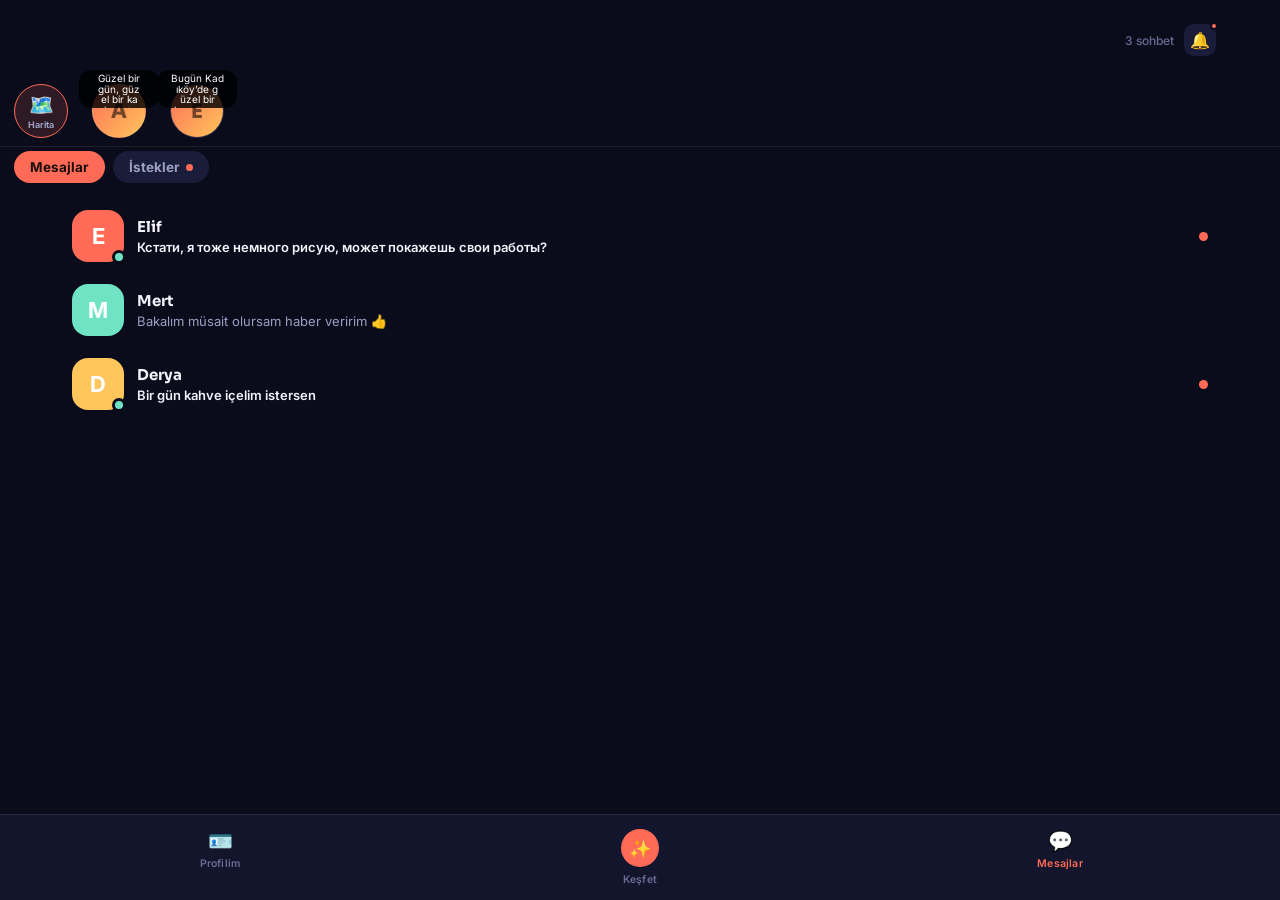
==== commit 4834dd25: "Update Yanında app to current version with follow-request state counts Co-authored-by: arena-agent <" ====
--- a/index.html
+++ b/index.html
@@ -359,6 +359,44 @@
     cursor: pointer;
   }
 
+  #ownNoteLikesBackdrop {
+    display: none;
+    position: fixed;
+    inset: 0;
+    z-index: 145;
+    align-items: flex-end;
+    justify-content: center;
+    background: rgba(0,0,0,0.58);
+  }
+  #ownNoteLikesBackdrop.show { display: flex; }
+  #ownNoteLikesSheet {
+    width: 100%;
+    max-width: 520px;
+    max-height: min(76vh, 620px);
+    display: flex;
+    flex-direction: column;
+    padding: 10px 16px calc(18px + env(safe-area-inset-bottom, 8px));
+    border-radius: 26px 26px 0 0;
+    background: var(--bg-panel);
+    box-sizing: border-box;
+    overflow: hidden;
+  }
+  .ownNoteSheetHandle { width: 38px; height: 4px; border-radius: 9px; background: var(--text-low); opacity: .65; margin: 0 auto 18px; flex-shrink: 0; }
+  #ownNoteSheetAvatar { width: 56px; height: 56px; border-radius: 50%; margin: 0 auto 12px; background: var(--coral); display:flex;align-items:center;justify-content:center;color:white;font-weight:800;font-size:20px;background-size:cover;background-position:center;flex-shrink:0; }
+  #ownNoteSheetMeta { color: var(--text-low); font-size: 12px; text-align:center; margin-bottom: 8px; }
+  #ownNoteSheetText { color: var(--text-hi); font-size: 15px; line-height: 1.4; text-align:center; white-space:pre-wrap; overflow-wrap:anywhere; margin: 0 auto 16px; max-width: 430px; flex-shrink:0; }
+  #ownNoteLikesList { overflow-y:auto; min-height: 40px; flex: 1; }
+  .ownNoteLikeRow { display:flex;align-items:center;gap:11px;padding:10px 2px;border-bottom:1px solid var(--line); }
+  .ownNoteLikeAvatar { width:42px;height:42px;border-radius:50%;display:flex;align-items:center;justify-content:center;color:#fff;font-weight:700;flex-shrink:0;background-size:cover;background-position:center; }
+  .ownNoteLikeName { flex:1;min-width:0;color:var(--text-hi);font-size:14px;font-weight:700; }
+  .ownNoteLikeAction { width:40px;height:40px;border:0;border-radius:50%;background:var(--bg-elevated);color:var(--text-hi);font-size:18px;display:flex;align-items:center;justify-content:center;cursor:pointer;flex-shrink:0; }
+  .ownNoteLikeAction:active { background:var(--bg-deep); }
+  #ownNoteLikesEmpty { color:var(--text-low);font-size:13px;text-align:center;padding:20px 8px; }
+  #ownNoteSheetActions { display:flex;flex-direction:column;gap:10px;margin-top:14px;flex-shrink:0; }
+  #ownNoteNewBtn,#ownNoteDeleteBtn { width:100%;min-height:48px;border:0;border-radius:13px;font:700 14px 'Inter',sans-serif;cursor:pointer; }
+  #ownNoteNewBtn { background:var(--coral);color:#1A0F0C; }
+  #ownNoteDeleteBtn { background:transparent;color:var(--coral); }
+
   #noteViewerBackdrop {
     display: none;
     position: fixed;
@@ -411,10 +449,14 @@
     display: flex;
     align-items: center;
     gap: 8px;
-  }
+    transition: gap .16s ease;
+  }
+  #noteViewerActions.has-reply { gap: 8px; }
+  #noteReplyComposer { position: relative; flex: 1; min-width: 0; }
   #noteReplyInput {
-    flex: 1;
-    min-width: 0;
+    display: block;
+    width: 100%;
+    box-sizing: border-box;
     height: 40px;
     border: 1px solid var(--line);
     border-radius: 999px;
@@ -425,6 +467,50 @@
     font-size: 13px;
   }
   #noteReplyInput:focus { outline: none; border-color: var(--coral); }
+  #noteReplyComposer.has-text #noteReplyInput { padding-right: 48px; }
+  #noteReplySendBtn {
+    display: none;
+    position: absolute;
+    right: 4px;
+    top: 50%;
+    transform: translateY(-50%);
+    width: 32px;
+    height: 32px;
+    align-items: center;
+    justify-content: center;
+    border: 0;
+    border-radius: 50%;
+    background: var(--coral);
+    color: #1A0F0C;
+    font-size: 16px;
+    font-weight: 800;
+    cursor: pointer;
+  }
+  #noteReplySendBtn:active { transform: translateY(-50%) scale(.94); }
+  #noteReplyComposer.has-text #noteReplySendBtn { display: flex; }
+  #noteViewerActions.has-reply #noteLikeBtn { display: none; }
+  #noteSentToast {
+    position: fixed;
+    left: 50%; top: 50%;
+    transform: translate(-50%,-50%) scale(.96);
+    z-index: 250;
+    display: none;
+    padding: 15px 22px;
+    border: 1px solid rgba(255,255,255,.12);
+    border-radius: 15px;
+    background: rgba(12,12,14,.78);
+    color: #fff;
+    font-size: 14px;
+    font-weight: 700;
+    text-align: center;
+    box-shadow: 0 12px 34px rgba(0,0,0,.28);
+    backdrop-filter: blur(8px);
+    -webkit-backdrop-filter: blur(8px);
+    opacity: 0;
+    transition: opacity .15s ease, transform .15s ease;
+    pointer-events: none;
+  }
+  #noteSentToast.show { display:block; opacity:1; transform:translate(-50%,-50%) scale(1); }
   .noteViewerActionBtn {
     width: 40px;
     height: 40px;
@@ -436,8 +522,19 @@
     font-size: 17px;
     cursor: pointer;
   }
-  .noteViewerActionBtn.active,
-  .noteViewerActionBtn:active { background: var(--coral-soft); color: var(--coral); }
+  .noteViewerActionBtn.active {
+    background: var(--bg-elevated);
+    border-color: transparent;
+    color: var(--coral);
+  }
+  .noteViewerActionBtn:active { transform: scale(0.94); }
+  @keyframes noteHeartPop {
+    0% { transform: scale(1); }
+    35% { transform: scale(1.42); filter: drop-shadow(0 0 8px rgba(255,77,109,.6)); }
+    70% { transform: scale(.92); }
+    100% { transform: scale(1); filter: none; }
+  }
+  .noteViewerActionBtn.like-pop { animation: noteHeartPop .42s ease-out; }
   #noteCancelBtn { background: var(--bg-elevated); color: var(--text-mid); }
   #notePublishBtn { background: var(--coral); color: #1A0F0C; }
 
@@ -756,6 +853,72 @@
   #chatHeaderInfo { flex: 1; min-width: 0; }
   #chatHeaderName { font-family: 'Sora', sans-serif; font-weight: 700; font-size: 15.5px; }
   #chatHeaderStatus { font-size: 11.5px; color: var(--mint); font-weight: 500; }
+  #anonChatTimerBar {
+    display: none;
+    height: 22px;
+    background: var(--bg-panel);
+    border-bottom: 1px solid var(--line);
+    align-items: center;
+    justify-content: center;
+    font-size: 11px;
+    font-weight: 600;
+    color: var(--text-low);
+    letter-spacing: 0.5px;
+  }
+  #anonChatTimerBar.show { display: flex; }
+  #anonChatTimer { font-variant-numeric: tabular-nums; }
+  #chatHeader { position: relative; z-index: 12; }
+  #anonChatLockedOverlay {
+    display: none;
+    position: absolute;
+    inset: 0;
+    background: var(--bg-card);
+    flex-direction: column;
+    align-items: center;
+    justify-content: center;
+    text-align: center;
+    padding: 24px;
+    z-index: 10;
+  }
+  #anonChatLockedOverlay.show { display: flex; }
+  #anonChatLockedText { font-weight: 700; font-size: 14px; color: var(--text); margin-bottom: 8px; }
+  #anonChatLockedSub { font-size: 12px; color: var(--text-low); }
+  #composer.anon-locked { opacity: 0.3; pointer-events: none; }
+  #anonContinueModal {
+    display: none;
+    position: fixed;
+    inset: 0;
+    background: rgba(0,0,0,0.45);
+    align-items: center;
+    justify-content: center;
+    z-index: 9999;
+  }
+  #anonContinueModal.show { display: flex; }
+  #anonContinueCard {
+    background: var(--bg-card);
+    border-radius: 16px;
+    padding: 20px;
+    width: 88%;
+    max-width: 340px;
+    text-align: center;
+  }
+  #anonContinueTitle { font-weight: 800; font-size: 16px; line-height: 1.3; margin-bottom: 14px; color: var(--text); text-align: center; }
+  .anonContinueBtn {
+    display: block;
+    width: 100%;
+    padding: 10px;
+    margin-top: 8px;
+    border-radius: 12px;
+    font-weight: 600;
+    font-size: 13px;
+    cursor: pointer;
+    text-align: center;
+  }
+  .anonContinueBtn:active { opacity: 0.85; }
+  .anonContinueBtn[data-anon-action="friend"] { background: #22C55E; color: white; }
+  .anonContinueBtn[data-anon-action="anon"] { background: #3B82F6; color: white; border: none; }
+  .anonContinueBtn[data-anon-action="close"] { background: #EF4444; color: white; }
+  .anonContinueSubtitle { font-size: 10px; font-weight: 500; opacity: 0.9; margin-top: 1px; line-height: 1; }
   #chatAvatar {
     width: 38px; height: 38px; border-radius: 12px;
     display: flex; align-items: center; justify-content: center;
@@ -821,6 +984,27 @@
     border-bottom-right-radius: 6px;
     font-weight: 500;
   }
+  .messageNoteReplyGroup { display:flex; flex-direction:column; gap:5px; max-width:84%; }
+  .messageNoteReplyLabel { align-self:center; padding:2px 8px 4px; color:var(--text-low); font-size:11px; text-align:center; }
+  .messageNoteReplyGroup.me { align-self:flex-end; align-items:flex-end; }
+  .messageNoteReplyGroup.them { align-self:flex-start; align-items:flex-start; }
+  .messageNoteReference {
+    width:max-content;
+    max-width:100%;
+    min-width:190px;
+    padding:9px 11px;
+    border-radius:14px;
+    background:var(--bg-elevated);
+    border:1px solid var(--line);
+    cursor:pointer;
+    box-sizing:border-box;
+  }
+  .messageNoteReference:active { filter:brightness(.92); }
+  .messageNoteReferenceHeader { display:flex;align-items:center;gap:7px;margin-bottom:6px; }
+  .messageNoteReferenceAvatar { width:24px;height:24px;border-radius:50%;display:flex;align-items:center;justify-content:center;color:#fff;font-size:11px;font-weight:800;flex-shrink:0;background-size:cover;background-position:center; }
+  .messageNoteReferenceAuthor { font-size:11px; font-weight:700; color:var(--text-mid); }
+  .messageNoteReferenceText { padding-left:31px;font-size:12.5px; line-height:1.35; color:var(--text-hi); white-space:pre-wrap; overflow:hidden; display:-webkit-box; -webkit-line-clamp:3; -webkit-box-orient:vertical; }
+
   .dayLabel {
     align-self: center;
     font-size: 11px;
@@ -1608,58 +1792,36 @@
     margin-bottom: 10px;
   }
   #themeOptions {
-    display: grid;
-    grid-template-columns: 1fr 1fr 1fr;
-    gap: 8px;
-  }
-  .themeOption {
     display: flex;
     flex-direction: column;
+    gap: 10px;
+  }
+  .themeOption {
+    width: 100%;
+    min-height: 48px;
+    display: flex;
+    flex-direction: row;
     align-items: center;
-    gap: 5px;
-    padding: 8px 6px;
+    justify-content: flex-start;
+    padding: 0 16px;
     border-radius: 12px;
-    border: 1.5px solid var(--line);
+    border: 2px solid transparent;
+    box-sizing: border-box;
+    cursor: pointer;
+    transition: transform 0.12s ease, border-color 0.12s ease;
+  }
+  .themeOption:active { transform: scale(0.985); }
+  .themeOption {
     background: var(--bg-elevated);
-  }
-  .themeOption.active {
-    border-color: var(--coral);
-  }
-  .themeSwatch {
-    width: 100%;
-    height: 28px;
-    border-radius: 7px;
-  }
-  .theme-dark-swatch {
-    background: linear-gradient(135deg, #0A0C1C 50%, #191D3A 50%);
-    border: 1px solid rgba(255,255,255,0.1);
-  }
-  .theme-light-swatch {
-    background: linear-gradient(135deg, #EDEDF2 50%, #E4E4EC 50%);
-    border: 1px solid rgba(0,0,0,0.08);
-  }
-  .theme-black-swatch {
-    background: linear-gradient(135deg, #000000 50%, #181818 50%);
-    border: 1px solid rgba(255,255,255,0.1);
-  }
-  .theme-red-swatch {
-    background: linear-gradient(135deg, #1A0707 50%, #FF4D4D 50%);
-    border: 1px solid rgba(255,255,255,0.1);
-  }
-  .theme-pink-swatch {
-    background: linear-gradient(135deg, #FBD6E8 50%, #FF1577 50%);
-    border: 1px solid rgba(0,0,0,0.08);
-  }
-  .theme-purple-swatch {
-    background: linear-gradient(135deg, #160A2E 50%, #C77DFF 50%);
-    border: 1px solid rgba(255,255,255,0.1);
-  }
+    border-color: var(--line);
+    color: var(--text-hi);
+  }
+  .themeOption.active { border-color: var(--coral); }
   .themeOptionLabel {
-    font-size: 11px;
-    font-weight: 600;
-    color: var(--text-mid);
-  }
-  .themeOption.active .themeOptionLabel { color: var(--text-hi); }
+    font-size: 14px;
+    font-weight: 700;
+    color: inherit;
+  }
 
   /* ---- discover screen ---- */
   #discoverStack {
@@ -2097,7 +2259,19 @@
   #discoverEmpty.show { display: flex; }
   #discoverEmpty .icon { font-size: 40px; margin-bottom: 6px; }
   #discoverEmpty h2 { font-family: 'Sora', sans-serif; font-size: 17px; font-weight: 700; }
-  #discoverEmpty p { font-size: 13.5px; color: var(--text-mid); max-width: 230px; line-height: 1.5; }
+  #discoverEmpty p { font-size: 13.5px; color: var(--text-mid); max-width: 250px; line-height: 1.5; }
+  #emptyDiscoverFilterBtn {
+    margin-top: 4px;
+    min-height: 42px;
+    padding: 0 18px;
+    border: 0;
+    border-radius: 12px;
+    background: var(--coral);
+    color: #1A0F0C;
+    font: 700 13px 'Inter', sans-serif;
+    cursor: pointer;
+  }
+  #emptyDiscoverFilterBtn:active { filter: brightness(.92); }
 
   #discoverActions {
     flex-shrink: 0;
@@ -2140,6 +2314,14 @@
     font-size: 18px;
   }
   .discoverBtn--message:active { background: var(--bg-panel); }
+  #discoverActions.anonymous-mode #superLikeBtn,
+  #discoverActions.anonymous-mode #likeBtn { display: none; }
+  #discoverActions.anonymous-mode { width: min(276px, 100%); margin-inline: auto; justify-content: space-between; gap: 0; }
+  #discoverActions.anonymous-mode #discoverMsgBtn {
+    width: 60px;
+    height: 60px;
+    font-size: 24px;
+  }
 
   /* ---- like notification toast ---- */
   #likeToast {
@@ -2303,20 +2485,20 @@
   }
   #userProfileName { font-family: 'Sora', sans-serif; font-size: 20px; font-weight: 700; }
   #userProfileMeta { font-size: 13px; color: var(--text-mid); margin-top: 3px; }
+  #userProfileSocialStats { display:flex;align-items:center;justify-content:center;gap:40px;padding:0 0 18px; }
+  .userProfileSocialStat { display:flex;flex-direction:column;align-items:center;gap:3px;min-width:72px; }
+  .userProfileSocialStatNum { font-family:'Sora',sans-serif;font-size:17px;font-weight:800;color:var(--text-hi);line-height:1; }
+  .userProfileSocialStatLabel { font-size:11px;font-weight:500;color:var(--text-low); }
+  .userProfileTag {
+    font-size: 12.5px; font-weight: 600;
+    color: var(--coral); background: var(--coral-soft);
+    padding: 7px 13px; border-radius: 999px;
+  }
   #userProfileBio {
     font-size: 14px; color: var(--text-mid); line-height: 1.55;
     margin-bottom: 16px;
     background: var(--bg-elevated);
     border-radius: 14px; padding: 12px 14px;
-  }
-  #userProfileInterests {
-    display: flex; flex-wrap: wrap; gap: 8px;
-    margin-bottom: 24px;
-  }
-  .userProfileTag {
-    font-size: 12.5px; font-weight: 600;
-    color: var(--coral); background: var(--coral-soft);
-    padding: 7px 13px; border-radius: 999px;
   }
   #userProfileActions { display: flex; gap: 10px; }
   #userProfileMsgBtn, #userProfileFriendBtn {
@@ -2406,7 +2588,8 @@
     padding: 7px 14px; border-radius: 999px;
     font-size: 12px; font-weight: 700;
   }
-  .friendReqAccept { background: var(--mint); color: #07261D; }
+  .friendReqAccept { background: var(--mint); color: #07261D; cursor:pointer; text-align:center; line-height:1.25; }
+  .friendReqAccept[data-action="send-friend"], .friendReqAccept[data-action="withdraw-friend"] { max-width:210px; white-space:normal; }
   .friendReqAccept:active { filter: brightness(0.9); }
   .friendReqReject { background: var(--bg-elevated); border: 1px solid var(--line); color: var(--text-mid); }
   .friendReqReject:active { background: var(--bg-panel); }
@@ -4197,6 +4380,46 @@
     object-fit: contain;
     border-radius: 16px;
   }
+
+  /* ---- DM sohbet bilgileri ve gecmis icerik ---- */
+  #chatInfoScreen {
+    display:none; flex-direction:column; position:fixed; inset:0; z-index:35;
+    background:var(--bg-deep); color:var(--text-hi); overflow:hidden;
+  }
+  #chatInfoScreen.active { display:flex; }
+  #chatInfoHeader { display:flex; align-items:center; gap:12px; padding:14px 16px; border-bottom:1px solid var(--line); flex-shrink:0; }
+  #chatInfoBackBtn { width:36px;height:36px;border-radius:12px;background:var(--bg-elevated);display:flex;align-items:center;justify-content:center;font-size:21px;cursor:pointer; }
+  #chatInfoTitle { font-family:'Sora',sans-serif;font-weight:700;font-size:16px; }
+  #chatInfoScroll { flex:1;overflow-y:auto;overscroll-behavior:contain; }
+  #chatInfoPerson { text-align:center;padding:27px 18px 18px; }
+  #chatInfoAvatar { width:88px;height:88px;border-radius:50%;margin:0 auto 12px;display:flex;align-items:center;justify-content:center;color:#fff;font-size:34px;font-weight:700;background-size:cover;background-position:center; }
+  #chatInfoName { font-size:20px;font-weight:750; }
+  #chatInfoStatus { margin-top:5px;font-size:12px;color:var(--mint); }
+  #chatInfoActions { display:flex;justify-content:center;gap:16px;padding:0 14px 23px; }
+  .chatInfoAction { border:0;background:transparent;color:var(--text-hi);width:92px;display:flex;flex-direction:column;align-items:center;gap:7px;font:inherit;font-size:12px;font-weight:600;cursor:pointer; }
+  .chatInfoActionIcon { width:48px;height:48px;border-radius:50%;background:var(--bg-elevated);display:flex;align-items:center;justify-content:center;font-size:21px; }
+  #chatInfoTabs { display:flex;position:sticky;top:0;background:var(--bg-deep);z-index:1;border-bottom:1px solid var(--line); }
+  .chatInfoTab { flex:1;text-align:center;padding:14px 6px 12px;color:var(--text-low);font-size:13px;font-weight:650;cursor:pointer;border-bottom:2px solid transparent; }
+  .chatInfoTab.active { color:var(--text-hi);border-bottom-color:var(--coral); }
+  #chatInfoContent { padding:13px 16px 28px; }
+  .chatInfoMessage { padding:13px 14px;margin:0 0 9px;border-radius:14px;background:var(--bg-elevated);border:1px solid var(--line); }
+  .chatInfoMessageMeta { display:flex;justify-content:space-between;gap:10px;margin-bottom:6px;font-size:11px;color:var(--text-low); }
+  .chatInfoMessageText { font-size:13px;line-height:1.45;white-space:pre-wrap;overflow-wrap:anywhere;color:var(--text-hi); }
+  .chatInfoEmpty { padding:42px 20px;text-align:center;color:var(--text-low);font-size:13px;line-height:1.5; }
+  .chatInfoEmptyIcon { font-size:28px;margin-bottom:9px; }
+  #chatInfoSearchPanel { display:none;flex:1;min-height:0;flex-direction:column; }
+  #chatInfoSearchPanel.show { display:flex; }
+  #chatInfoSearchInputWrap { padding:12px 16px;border-bottom:1px solid var(--line); }
+  #chatInfoSearchInput { width:100%;height:44px;box-sizing:border-box;border:1px solid var(--line);border-radius:12px;background:var(--bg-elevated);color:var(--text-hi);padding:0 14px;font:inherit;font-size:14px;outline:none; }
+  #chatInfoSearchInput:focus { border-color:var(--coral); }
+  #chatInfoSearchResults { flex:1;overflow-y:auto;padding:8px 16px 24px; }
+  .chatInfoSearchResult { display:block;width:100%;text-align:left;padding:12px 13px;margin:0 0 8px;border:1px solid var(--line);border-radius:13px;background:var(--bg-elevated);color:var(--text-hi);cursor:pointer; }
+  .chatInfoSearchResultMeta { display:flex;justify-content:space-between;gap:10px;margin-bottom:6px;font-size:11px;color:var(--text-low); }
+  .chatInfoSearchResultText { font-size:13px;line-height:1.4;overflow-wrap:anywhere; }
+  mark.chatSearchMatch { background:#55A8FF;color:#081B33;border-radius:3px;padding:0 1px;box-shadow:0 0 0 1px rgba(85,168,255,.3); }
+  .chatInfoSearchEmpty { text-align:center;padding:34px 18px;color:var(--text-low);font-size:13px;line-height:1.5; }
+  .bubble.chatSearchHit, .messageNoteReplyGroup.chatSearchHit { outline:2px solid #55A8FF;outline-offset:2px; }
+
 </style>
 </head>
 <body>
@@ -4206,7 +4429,7 @@
     <h1 id="topbarTitle">Mesajlar</h1>
     <div style="display:flex;align-items:center;gap:10px;">
       <span class="count" id="topbarCount">3 sohbet</span>
-      <div id="friendReqsBtn">👥<span id="friendReqsDot"></span></div>
+      <div id="friendReqsBtn" aria-label="Bildirimler" title="Bildirimler">🔔<span id="friendReqsDot"></span></div>
     </div>
   </div>
 
@@ -4221,9 +4444,8 @@
         </div>
         <div id="messageOwnNoteWrap">
           <div id="messageOwnNoteBubble"></div>
-          <div id="messageOwnNoteAvatar" aria-label="Not ekle">
+          <div id="messageOwnNoteAvatar" aria-label="Kendi notunu aç">
             <span id="messageOwnNoteInitial">A</span>
-            <span class="notePlus">+</span>
           </div>
         </div>
         <div id="messageNotesList"></div>
@@ -4250,7 +4472,7 @@
         <div id="discoverModeSwitcher" aria-label="Keşfet modu seçimi">
           <div class="discoverModeFace" data-mode-index="0">Arkadaşlık</div>
           <div class="discoverModeFace" data-mode-index="1">Flört</div>
-          <div class="discoverModeFace" data-mode-index="2">Hızlı Flört</div>
+          <div class="discoverModeFace" data-mode-index="2">Anonim</div>
         </div>
         <div id="discoverTopBtns">
           <div class="discoverTopBtn" id="undoBtn">↺</div>
@@ -4260,7 +4482,8 @@
         <div id="discoverEmpty">
           <div class="icon">🎉</div>
           <h2>Şimdilik bu kadar</h2>
-          <p>Yeni profiller için daha sonra tekrar uğra.</p>
+          <p>Yeni profiller görmek için filtrelerini düzenle.</p>
+          <button type="button" id="emptyDiscoverFilterBtn">Filtreleri düzenle</button>
         </div>
       </div>
       <div id="discoverActions">
@@ -4532,27 +4755,21 @@
           <div id="themesScroll">
             <div id="themeOptions">
               <div class="themeOption active" data-theme="dark">
-                <div class="themeSwatch theme-dark-swatch"></div>
                 <div class="themeOptionLabel">Koyu</div>
               </div>
               <div class="themeOption" data-theme="light">
-                <div class="themeSwatch theme-light-swatch"></div>
                 <div class="themeOptionLabel">Açık</div>
               </div>
               <div class="themeOption" data-theme="black">
-                <div class="themeSwatch theme-black-swatch"></div>
                 <div class="themeOptionLabel">Siyah</div>
               </div>
               <div class="themeOption" data-theme="red">
-                <div class="themeSwatch theme-red-swatch"></div>
                 <div class="themeOptionLabel">Kırmızı</div>
               </div>
               <div class="themeOption" data-theme="pink">
-                <div class="themeSwatch theme-pink-swatch"></div>
                 <div class="themeOptionLabel">Pembe</div>
               </div>
               <div class="themeOption" data-theme="purple">
-                <div class="themeSwatch theme-purple-swatch"></div>
                 <div class="themeOptionLabel">Mor</div>
               </div>
             </div>
@@ -4701,6 +4918,14 @@
             </div>
           </div>
 
+          <div class="profileEditSection profileAnonymousOnlyField">
+            <div class="profileEditSectionTitle">İlişki hedefleri</div>
+            <div class="profileChoiceRow" data-profile-choice="anonymousGoal" data-profile-choice-scope="anonymous">
+              <div class="profileChoiceText"><div class="profileChoiceLabel">Aradığım şey</div><div class="profileChoiceValue" id="anonymousChoiceValue-anonymousGoal"></div></div>
+              <div class="profileChoiceArrow">›</div>
+            </div>
+          </div>
+
           <div class="profileEditSection profileDatingOnlyField">
             <div class="profileEditSectionTitle">Boyun</div>
             <div class="profileChoiceRow" data-profile-choice="height">
@@ -4725,6 +4950,14 @@
             </div>
             <div class="profileChoiceRow" data-profile-choice="personality">
               <div class="profileChoiceText"><div class="profileChoiceLabel">Kişilik tipi</div><div class="profileChoiceValue" id="profileChoiceValue-personality"></div></div>
+              <div class="profileChoiceArrow">›</div>
+            </div>
+            <div class="profileChoiceRow profileAnonymousOnlyField" data-profile-choice="anonymousMood" data-profile-choice-scope="anonymous">
+              <div class="profileChoiceText"><div class="profileChoiceLabel">Ruh hali</div><div class="profileChoiceValue" id="anonymousChoiceValue-anonymousMood"></div></div>
+              <div class="profileChoiceArrow">›</div>
+            </div>
+            <div class="profileChoiceRow profileAnonymousOnlyField" data-profile-choice="chatStyle" data-profile-choice-scope="anonymous">
+              <div class="profileChoiceText"><div class="profileChoiceLabel">Sohbet tarzı</div><div class="profileChoiceValue" id="anonymousChoiceValue-chatStyle"></div></div>
               <div class="profileChoiceArrow">›</div>
             </div>
             <div class="profileChoiceRow" data-profile-choice="zodiac">
@@ -4872,10 +5105,57 @@
         <div id="chatHeaderStatus">çevrimiçi</div>
       </div>
     </div>
+    <div id="anonChatTimerBar"><span id="anonChatTimer">01:00:00</span></div>
+
+
     <div id="messages"></div>
     <div id="composer">
       <textarea id="msgInput" placeholder="Mesaj yaz..." rows="1"></textarea>
       <div id="sendBtn">➤</div>
+    </div>
+    <div id="anonChatLockedOverlay">
+      <div id="anonChatLockedText">Arkadaşlık isteği gönderildi</div>
+      <div id="anonChatLockedSub">Karşı taraf ve sen arkadaş olunca sohbet açılacak</div>
+    </div>
+  </div>
+
+
+  <!-- DM CHAT INFO / SHARED HISTORY -->
+  <div id="chatInfoScreen" aria-label="Sohbet bilgileri">
+    <div id="chatInfoHeader">
+      <div id="chatInfoBackBtn" aria-label="Sohbete dön">‹</div>
+      <div id="chatInfoTitle">Sohbet bilgileri</div>
+    </div>
+    <div id="chatInfoSearchPanel">
+      <div id="chatInfoSearchInputWrap"><input id="chatInfoSearchInput" type="search" placeholder="Mesajlarda ara..." autocomplete="off" aria-label="Mesajlarda ara"></div>
+      <div id="chatInfoSearchResults"></div>
+    </div>
+    <div id="chatInfoScroll">
+      <div id="chatInfoPerson">
+        <div id="chatInfoAvatar"></div>
+        <div id="chatInfoName"></div>
+        <div id="chatInfoStatus"></div>
+      </div>
+      <div id="chatInfoActions">
+        <button type="button" class="chatInfoAction" id="chatInfoCreateGroupBtn"><span class="chatInfoActionIcon">👥</span><span>Grup oluştur</span></button>
+        <button type="button" class="chatInfoAction" id="chatInfoProfileBtn"><span class="chatInfoActionIcon">♙</span><span>Profili görüntüle</span></button>
+        <button type="button" class="chatInfoAction" id="chatInfoSearchBtn"><span class="chatInfoActionIcon">⌕</span><span>Mesajları ara</span></button>
+      </div>
+      <div id="chatInfoTabs" role="tablist">
+        <div class="chatInfoTab active" data-chat-info-tab="photos" role="tab">Fotoğraflar</div>
+        <div class="chatInfoTab" data-chat-info-tab="videos" role="tab">Videolar</div>
+        <div class="chatInfoTab" data-chat-info-tab="files" role="tab">Dosyalar</div>
+      </div>
+      <div id="chatInfoContent"></div>
+    </div>
+  </div>
+
+  <div id="anonContinueModal">
+    <div id="anonContinueCard">
+      <div id="anonContinueTitle">Anonim konuşma süreniz doldu!<br><span style="font-size:13px;font-weight:500;opacity:0.9;">Devam etmek için bir seçenek seçin.</span></div>
+      <div class="anonContinueBtn" data-anon-action="friend">Arkadaş olarak devam et</div>
+      <div class="anonContinueBtn" data-anon-action="anon">Anonim devam et<div class="anonContinueSubtitle">+2 saat</div></div>
+      <div class="anonContinueBtn" data-anon-action="close">Kapat</div>
     </div>
   </div>
 
@@ -4891,8 +5171,17 @@
         <div id="userProfileName"></div>
         <div id="userProfileMeta"></div>
       </div>
+      <div id="userProfileSocialStats" aria-label="Takip bilgileri">
+        <div class="userProfileSocialStat">
+          <div class="userProfileSocialStatNum" id="userProfileFollowersCount">0</div>
+          <div class="userProfileSocialStatLabel">Takipçi</div>
+        </div>
+        <div class="userProfileSocialStat">
+          <div class="userProfileSocialStatNum" id="userProfileFollowingCount">0</div>
+          <div class="userProfileSocialStatLabel">Takip</div>
+        </div>
+      </div>
       <div id="userProfileBio"></div>
-      <div id="userProfileInterests"></div>
       <div id="userProfileActions">
         <div id="userProfileMsgBtn">💬 Mesaj At</div>
         <div id="userProfileFriendBtn"></div>
@@ -4904,11 +5193,7 @@
   <div id="friendReqsScreen">
     <div id="friendReqsHeader">
       <div id="friendReqsBackBtn">←</div>
-      <div id="friendReqsTitle">Arkadaşlık İstekleri</div>
-    </div>
-    <div id="friendReqsSubTabs">
-      <div class="friendReqsTab active" data-ftab="received">Gelen</div>
-      <div class="friendReqsTab" data-ftab="sent">Gönderilen</div>
+      <div id="friendReqsTitle">Bildirimler</div>
     </div>
     <div id="friendReqsList"></div>
   </div>
@@ -4967,6 +5252,20 @@
     </div>
   </div>
 
+  <div id="ownNoteLikesBackdrop">
+    <div id="ownNoteLikesSheet" role="dialog" aria-modal="true" aria-label="Not beğenileri">
+      <div class="ownNoteSheetHandle"></div>
+      <div id="ownNoteSheetAvatar"></div>
+      <div id="ownNoteSheetMeta">Arkadaşlarla paylaşılıyor</div>
+      <div id="ownNoteSheetText"></div>
+      <div id="ownNoteLikesList"></div>
+      <div id="ownNoteSheetActions">
+        <button type="button" id="ownNoteNewBtn">Yeni bir not bırak</button>
+        <button type="button" id="ownNoteDeleteBtn">Notu sil</button>
+      </div>
+    </div>
+  </div>
+
   <div id="noteViewerBackdrop">
     <div id="noteViewerCard">
       <div id="noteViewerHeader">
@@ -4975,12 +5274,16 @@
       </div>
       <div id="noteViewerText"></div>
       <div id="noteViewerActions">
-        <input type="text" id="noteReplyInput" placeholder="Mesaj gönder...">
+        <div id="noteReplyComposer">
+          <input type="text" id="noteReplyInput" placeholder="Mesaj gönder...">
+          <button type="button" id="noteReplySendBtn" aria-label="Mesaj gönder">➤</button>
+        </div>
         <button type="button" class="noteViewerActionBtn" id="noteLikeBtn" aria-label="Beğen">♡</button>
-        <button type="button" class="noteViewerActionBtn" id="noteShareBtn" aria-label="Paylaş">↗</button>
       </div>
     </div>
   </div>
+
+  <div id="noteSentToast" role="status" aria-live="polite">Mesaj gönderildi</div>
 
   <div id="bottomNav">
     <div class="navBtn" data-screen="profile">
@@ -5049,7 +5352,7 @@
   { id: 'derya', name: 'Derya', color: '#FFC65C', time: 'Bugün' }
 ];
 const receivedFriendReqs = [
-  { id: 'cem', name: 'Cem', color: 'linear-gradient(135deg,#FF6B57,#FFC65C)', time: 'Dün', age: 23, bio: 'Müzisyen, konser düşkünü.' }
+  { id: 'cem', name: 'Cem', color: 'linear-gradient(135deg,#FF6B57,#FFC65C)', time: 'Dün', createdAt: Date.now() - 26 * 60 * 60 * 1000, age: 23, lang: 'Türkçe', meta: '23 · Türkçe', bio: 'Müzisyen, konser düşkünü.', status: 'pending', outgoingStatus: 'none', followingCount: 0, followersCount: 0, followApplied: false, reciprocalFollowApplied: false }
 ];
 const convState = {};
 conversations.forEach(c => convState[c.id] = { lastRead: c.id === 'mert' ? c.messages.length : c.messages.length - 1 });
@@ -5090,6 +5393,15 @@
     text: 'Bugün Kadıköy’de güzel bir konser var 🎶',
     createdAt: Date.now(),
     expiresAt: Date.now() + 24 * 60 * 60 * 1000
+  },
+  {
+    id: 'note-demo-self',
+    authorId: 'self',
+    authorName: 'Ada',
+    text: 'Güzel bir gün, güzel bir kahve ☕',
+    likes: [{ id: 'elif', name: 'Elif', color: '#FF6B57' }],
+    createdAt: Date.now(),
+    expiresAt: Date.now() + 24 * 60 * 60 * 1000
   }
 ];
 const privateLocations = [];
@@ -5100,9 +5412,27 @@
 };
 
 // ---- friend request dot indicator ----
+const appNotifications = [];
+
+function addAppNotification(notification) {
+  appNotifications.unshift({
+    id: notification.id || `notification-${Date.now()}-${Math.random().toString(36).slice(2, 7)}`,
+    type: notification.type || 'general',
+    title: notification.title || '',
+    text: notification.text || '',
+    actorName: notification.actorName || '',
+    actorId: notification.actorId || '',
+    createdAt: notification.createdAt || Date.now(),
+    read: false
+  });
+  updateFriendReqsDot();
+  if (document.getElementById('friendReqsScreen').classList.contains('active')) renderFriendReqs();
+}
+
 function updateFriendReqsDot() {
   const dot = document.getElementById('friendReqsDot');
-  dot.classList.toggle('show', receivedFriendReqs.length > 0);
+  if (!dot) return;
+  dot.classList.toggle('show', receivedFriendReqs.length > 0 || appNotifications.some(item => !item.read));
 }
 updateFriendReqsDot();
 document.getElementById('friendReqsBtn').classList.add('visible');
@@ -5110,13 +5440,11 @@
 // Not balonları yalnızca ana Mesajlar ekranında görünsün.
 function updateMessageNoteBubbleVisibility() {
   const messagesScreen = document.getElementById('screen-messages');
-  const requestsPanel = document.getElementById('requestsPanel');
   const chatScreen = document.getElementById('chatScreen');
   const requestScreen = document.getElementById('requestScreen');
   const friendReqsScreen = document.getElementById('friendReqsScreen');
 
   const hidden = !messagesScreen.classList.contains('active')
-    || requestsPanel.classList.contains('active')
     || chatScreen.classList.contains('active')
     || requestScreen.classList.contains('active')
     || friendReqsScreen.classList.contains('active');
@@ -5130,10 +5458,10 @@
 document.getElementById('friendReqsBackBtn').addEventListener('click', closeFriendReqsScreen);
 
 function openFriendReqsScreen() {
-  activeFriendTab = 'received';
-  document.querySelectorAll('.friendReqsTab').forEach(t => t.classList.toggle('active', t.dataset.ftab === 'received'));
+  appNotifications.forEach(item => { item.read = true; });
   renderFriendReqs();
   document.getElementById('friendReqsScreen').classList.add('active');
+  updateFriendReqsDot();
   updateMessageNoteBubbleVisibility();
 }
 function closeFriendReqsScreen() {
@@ -5141,73 +5469,138 @@
   updateMessageNoteBubbleVisibility();
 }
 
-document.querySelectorAll('.friendReqsTab').forEach(tab => {
-  tab.addEventListener('click', () => {
-    document.querySelectorAll('.friendReqsTab').forEach(t => t.classList.remove('active'));
-    tab.classList.add('active');
-    activeFriendTab = tab.dataset.ftab;
-    renderFriendReqs();
-  });
-});
+function formatRelativeNotificationTime(timestamp) {
+  const time = Number(timestamp);
+  if (!Number.isFinite(time) || time <= 0) return 'Az önce';
+  const elapsed = Math.max(0, Date.now() - time);
+  const minutes = Math.floor(elapsed / 60000);
+  const hours = Math.floor(elapsed / 3600000);
+  const days = Math.floor(elapsed / 86400000);
+  if (minutes < 1) return 'Az önce';
+  if (minutes < 60) return `${minutes} dakika önce`;
+  if (hours < 24) return `${hours} saat önce`;
+  if (days === 1) return 'Dün';
+  return `${days} gün önce`;
+}
 
 function renderFriendReqs() {
   const list = document.getElementById('friendReqsList');
+  if (!list) return;
   list.innerHTML = '';
-  const data = activeFriendTab === 'received' ? receivedFriendReqs : sentFriendReqs;
-
-  if (data.length === 0) {
-    list.innerHTML = `<div class="reqEmpty">${activeFriendTab === 'received' ? 'Gelen arkadaşlık isteği yok.' : 'Henüz arkadaşlık isteği göndermedin.'}</div>`;
+
+  const rows = [];
+  receivedFriendReqs.forEach(r => rows.push({ kind: 'incoming-friend', data: r, sortTime: r.createdAt || 0 }));
+  appNotifications.forEach(n => rows.push({ kind: 'notification', data: n, sortTime: n.createdAt || 0 }));
+  rows.sort((a, b) => b.sortTime - a.sortTime);
+
+  if (!rows.length) {
+    list.innerHTML = '<div class="reqEmpty">Şimdilik bildirimin yok.</div>';
     return;
   }
 
-  data.forEach(r => {
+  rows.forEach(row => {
+    const item = row.data;
     const el = document.createElement('div');
-    el.className = 'friendReqItem';
-    const avatarStyle = r.color.startsWith('linear') ? `background:${r.color}` : `background:${r.color}`;
-    const btns = activeFriendTab === 'received'
-      ? `<div class="friendReqAccept" data-id="${escapeHtml(r.id)}">Kabul Et</div><div class="friendReqReject" data-id="${escapeHtml(r.id)}">Reddet</div>`
-      : `<div class="friendReqPending">İstek gönderildi</div>`;
+    el.className = 'friendReqItem notificationItem';
+    const isRequest = row.kind !== 'notification';
+    const name = item.name || item.actorName || 'Bildirim';
+    const color = item.color || '#FF6B57';
+    const initial = name ? name[0] : '🔔';
+    let description = '';
+    let actions = '';
+
+    if (row.kind === 'incoming-friend') {
+      const requestState = item.status || 'pending';
+      if (requestState === 'pending') {
+        description = 'sana takip isteği gönderdi';
+        actions = `<div class="friendReqBtns"><div class="friendReqAccept" data-action="accept-follow" data-id="${escapeHtml(item.id)}">Kabul Et</div><div class="friendReqReject" data-action="reject-follow" data-id="${escapeHtml(item.id)}">Reddet</div></div>`;
+      } else if (requestState === 'accepted') {
+        description = 'Takip isteğini kabul ettin';
+        const outgoingStatus = item.outgoingStatus || 'none';
+        const label = outgoingStatus === 'friends' ? 'Mesaj gönder' : (outgoingStatus === 'sent' ? 'İstek gönderildi' : 'Sende arkadaşlık isteği gönder');
+        const action = outgoingStatus === 'friends' ? 'open-message' : (outgoingStatus === 'sent' ? 'withdraw-friend' : 'send-friend');
+        actions = `<div class="friendReqBtns"><div class="friendReqAccept" data-action="${action}" data-id="${escapeHtml(item.id)}">${label}</div></div>`;
+      } else {
+        description = 'Takip isteğini reddettin';
+        actions = '<div class="friendReqBtns"><div class="friendReqPending">Reddedildi</div></div>';
+      }
+    } else if (row.kind === 'sent-friend') {
+      description = 'Arkadaşlık isteği gönderildi';
+      actions = '<div class="friendReqBtns"><div class="friendReqPending">Beklemede</div></div>';
+    } else {
+      description = item.text || item.title || 'Yeni bildirim';
+    }
+
     el.innerHTML = `
-      <div class="friendReqAvatar" style="${escapeHtml(avatarStyle)}">${escapeHtml(r.name[0])}</div>
+      <div class="friendReqAvatar" style="background:${escapeHtml(color)}">${escapeHtml(initial)}</div>
       <div class="friendReqBody">
-        <div class="friendReqName">${escapeHtml(r.name)}</div>
-        <div class="friendReqTime">${escapeHtml(r.time)}</div>
-        <div class="friendReqBtns">${btns}</div>
+        <div class="friendReqName">${escapeHtml(name)}</div>
+        <div class="friendReqTime">${escapeHtml(description)} · ${escapeHtml(formatRelativeNotificationTime(item.createdAt))}</div>
+        ${actions}
       </div>`;
 
-    // tap anywhere on item (except buttons) to open profile
-    el.addEventListener('click', (e) => {
-      if (e.target.closest('.friendReqAccept') || e.target.closest('.friendReqReject')) return;
-      const conv = conversations.find(c => c.id === r.id);
-      const profileData = conv || {
-        id: r.id, name: r.name, color: r.color, initial: r.name[0],
-        friendStatus: activeFriendTab === 'received' ? 'received' : 'sent',
-        age: r.age, bio: r.bio, interests: []
-      };
-      openUserProfile(profileData);
-    });
-
+    if (row.kind === 'notification') {
+      el.addEventListener('click', () => {
+        item.read = true;
+        updateFriendReqsDot();
+        if (item.type === 'note-like') {
+          const note = friendNotes.find(n => n.id === item.noteId);
+          if (note) openFriendNoteViewer(note);
+        }
+      });
+    } else {
+      el.addEventListener('click', e => {
+        if (e.target.closest('.friendReqAccept') || e.target.closest('.friendReqReject')) return;
+        const conv = conversations.find(c => c.id === item.id);
+        if (conv && row.kind === 'incoming-friend') {
+          conv.followersCount = item.followersCount || 0;
+          conv.followingCount = item.followingCount || 0;
+        }
+        const outgoingStatus = item.outgoingStatus || 'none';
+        const friendStatus = outgoingStatus === 'friends' ? 'friends' : (outgoingStatus === 'sent' ? 'sent' : ((item.status || 'pending') === 'pending' ? 'received' : 'none'));
+        if (conv && row.kind === 'incoming-friend') conv.friendStatus = friendStatus;
+        const profile = conv || {
+          id: item.id, name: item.name, color: item.color, initial: item.name?.[0] || '?',
+          friendStatus,
+          followersCount: item.followersCount || 0, followingCount: item.followingCount || 0,
+          age: item.age, bio: item.bio, interests: []
+        };
+        openUserProfile(profile);
+      });
+    }
     list.appendChild(el);
   });
 
   list.querySelectorAll('.friendReqAccept').forEach(btn => {
-    btn.addEventListener('click', () => {
-      const id = btn.dataset.id;
-      const req = receivedFriendReqs.find(r => r.id === id);
-      const idx = receivedFriendReqs.indexOf(req);
-      if (idx > -1) receivedFriendReqs.splice(idx, 1);
-      const conv = conversations.find(c => c.id === id);
-      if (conv) conv.friendStatus = 'friends';
+    btn.addEventListener('click', e => {
+      e.stopPropagation();
+      const req = receivedFriendReqs.find(r => r.id === btn.dataset.id);
+      if (!req) return;
+      const action = btn.dataset.action;
+
+      if (action === 'accept-follow' && acceptIncomingFollowRequest(req)) {
+        showDiscoverActionToast(`${req.name} artık seni takip ediyor`);
+      } else if (action === 'send-friend' && sendReciprocalFriendRequest(req)) {
+        showDiscoverActionToast('İstek gönderildi');
+      } else if (action === 'withdraw-friend' && withdrawReciprocalFriendRequest(req)) {
+        showDiscoverActionToast('İstek geri çekildi');
+      } else if (action === 'open-message' && req.outgoingStatus === 'friends') {
+        const conv = ensureAcceptedFriendConversation(req);
+        closeFriendReqsScreen();
+        openChat(conv.id);
+        return;
+      }
       updateFriendReqsDot();
       renderFriendReqs();
       renderConvList();
     });
   });
   list.querySelectorAll('.friendReqReject').forEach(btn => {
-    btn.addEventListener('click', () => {
-      const id = btn.dataset.id;
-      const idx = receivedFriendReqs.findIndex(r => r.id === id);
-      if (idx > -1) receivedFriendReqs.splice(idx, 1);
+    btn.addEventListener('click', e => {
+      e.stopPropagation();
+      const req = receivedFriendReqs.find(r => r.id === btn.dataset.id);
+      if (!req || req.status !== 'pending') return;
+      req.status = 'rejected';
       updateFriendReqsDot();
       renderFriendReqs();
     });
@@ -5235,8 +5628,11 @@
   bioEl.textContent = conv.bio || '';
   bioEl.style.display = conv.bio ? 'block' : 'none';
 
-  const interestsEl = document.getElementById('userProfileInterests');
-  interestsEl.innerHTML = (conv.interests || []).map(t => `<div class="userProfileTag">${escapeHtml(t)}</div>`).join('');
+  // Başka kullanıcının takip sayıları; veri yoksa prototipte 0 gösterilir.
+  const followerCount = Number.isFinite(conv.followersCount) ? conv.followersCount : (Array.isArray(conv.followers) ? conv.followers.length : 0);
+  const followingCount = Number.isFinite(conv.followingCount) ? conv.followingCount : (Array.isArray(conv.following) ? conv.following.length : 0);
+  document.getElementById('userProfileFollowersCount').textContent = String(followerCount);
+  document.getElementById('userProfileFollowingCount').textContent = String(followingCount);
 
   updateUserProfileFriendBtn(conv);
   document.getElementById('userProfileScreen').classList.add('active');
@@ -5246,12 +5642,177 @@
   document.getElementById('userProfileScreen').classList.remove('active');
 }
 document.getElementById('userProfileBackBtn').addEventListener('click', closeUserProfile);
+
+// Sohbet basligindaki ad/cevre ici alanindan acilan gecmis ve paylasilanlar bolumu.
+let activeChatInfoConv = null;
+let activeChatInfoTab = 'photos';
+function openChatInfo(conv) {
+  if (!conv) return;
+  activeChatInfoConv = conv;
+  const avatar = document.getElementById('chatInfoAvatar');
+  avatar.style.background = conv.color || '#FF6B57';
+  avatar.style.backgroundImage = conv.profilePhoto || conv.avatarUrl ? `url("${conv.profilePhoto || conv.avatarUrl}")` : '';
+  avatar.textContent = conv.profilePhoto || conv.avatarUrl ? '' : (conv.initial || conv.name?.[0] || '?');
+  document.getElementById('chatInfoName').textContent = conv.name || '';
+  const status = document.getElementById('chatInfoStatus');
+  status.textContent = conv.online ? '● çevrimiçi' : 'son görülme: birkaç saat önce';
+  status.style.color = conv.online ? 'var(--mint)' : 'var(--text-low)';
+  activeChatInfoTab = 'photos';
+  document.querySelectorAll('.chatInfoTab').forEach(tab => tab.classList.toggle('active', tab.dataset.chatInfoTab === activeChatInfoTab));
+  renderChatInfoContent();
+  document.getElementById('chatInfoScreen').classList.add('active');
+}
+let chatInfoSearchMode = false;
+function openChatInfoSearch() {
+  chatInfoSearchMode = true;
+  document.getElementById('chatInfoTitle').textContent = 'Mesajlarda ara';
+  document.getElementById('chatInfoScroll').style.display = 'none';
+  document.getElementById('chatInfoSearchPanel').classList.add('show');
+  const input = document.getElementById('chatInfoSearchInput');
+  input.value = '';
+  renderChatInfoSearchResults('');
+  requestAnimationFrame(() => input.focus());
+}
+function closeChatInfoSearch() {
+  chatInfoSearchMode = false;
+  document.getElementById('chatInfoTitle').textContent = 'Sohbet bilgileri';
+  document.getElementById('chatInfoScroll').style.display = '';
+  document.getElementById('chatInfoSearchPanel').classList.remove('show');
+}
+function closeChatInfo() {
+  document.getElementById('chatInfoScreen').classList.remove('active');
+  activeChatInfoConv = null;
+  chatInfoSearchMode = false;
+  document.getElementById('chatInfoScroll').style.display = '';
+  document.getElementById('chatInfoSearchPanel').classList.remove('show');
+}
+function appendSearchHighlightedText(element, rawText, rawQuery) {
+  const text = String(rawText || '');
+  const query = String(rawQuery || '').trim();
+  element.replaceChildren();
+  if (!query) { element.textContent = text; return; }
+  const foldedText = text.toLocaleLowerCase('tr-TR');
+  const foldedQuery = query.toLocaleLowerCase('tr-TR');
+  if (!foldedQuery) { element.textContent = text; return; }
+  let searchFrom = 0;
+  let textFrom = 0;
+  let matchAt = foldedText.indexOf(foldedQuery, searchFrom);
+  while (matchAt !== -1) {
+    if (matchAt > textFrom) element.appendChild(document.createTextNode(text.slice(textFrom, matchAt)));
+    const matchEnd = matchAt + query.length;
+    const mark = document.createElement('mark');
+    mark.className = 'chatSearchMatch';
+    mark.textContent = text.slice(matchAt, matchEnd);
+    element.appendChild(mark);
+    textFrom = matchEnd;
+    searchFrom = matchAt + foldedQuery.length;
+    matchAt = foldedText.indexOf(foldedQuery, searchFrom);
+  }
+  if (textFrom < text.length) element.appendChild(document.createTextNode(text.slice(textFrom)));
+}
+function getChatSearchSnippet(text, query, maxLength = 180) {
+  if (text.length <= maxLength) return text;
+  const index = text.toLocaleLowerCase('tr-TR').indexOf(String(query).toLocaleLowerCase('tr-TR'));
+  if (index < 0) return `${text.slice(0, maxLength - 1)}…`;
+  let start = Math.max(0, index - Math.floor(maxLength / 3));
+  let end = Math.min(text.length, start + maxLength);
+  if (end - start < maxLength) start = Math.max(0, end - maxLength);
+  return `${start > 0 ? '…' : ''}${text.slice(start, end)}${end < text.length ? '…' : ''}`;
+}
+function highlightSearchMatchInMessage(target, query) {
+  if (!target) return;
+  const textElements = target.matches('.bubble')
+    ? [target]
+    : [...target.querySelectorAll('.messageNoteReferenceText, .bubble')];
+  textElements.forEach(element => appendSearchHighlightedText(element, element.textContent, query));
+}
+function clearChatSearchHighlights(target) {
+  if (!target) return;
+  target.querySelectorAll('mark.chatSearchMatch').forEach(mark => mark.replaceWith(document.createTextNode(mark.textContent)));
+  target.normalize();
+}
+
+function renderChatInfoSearchResults(rawQuery) {
+  const results = document.getElementById('chatInfoSearchResults');
+  results.replaceChildren();
+  const query = String(rawQuery || '').trim().toLocaleLowerCase('tr-TR');
+  if (!query) {
+    results.innerHTML = '<div class="chatInfoSearchEmpty">Aradığın kelimeyi veya harfi yaz.</div>';
+    return;
+  }
+  const messages = Array.isArray(activeChatInfoConv?.messages) ? activeChatInfoConv.messages : [];
+  const matches = messages.map((message, index) => ({ message, index }))
+    .reverse()
+    .filter(({ message }) => `${message.text || ''} ${message.noteReference?.text || ''}`.toLocaleLowerCase('tr-TR').includes(query));
+  if (!matches.length) {
+    results.innerHTML = '<div class="chatInfoSearchEmpty">Bu kelimeyi içeren mesaj bulunamadı.</div>';
+    return;
+  }
+  matches.forEach(({ message, index }) => {
+    const result = document.createElement('button');
+    result.type = 'button';
+    result.className = 'chatInfoSearchResult';
+    const meta = document.createElement('div');
+    meta.className = 'chatInfoSearchResultMeta';
+    const sender = document.createElement('span');
+    sender.textContent = message.from === 'me' ? 'Sen' : (activeChatInfoConv?.name || 'Karşı taraf');
+    const day = document.createElement('span');
+    day.textContent = message.day || 'Mesaj';
+    meta.append(sender, day);
+    const text = document.createElement('div');
+    text.className = 'chatInfoSearchResultText';
+    const fullText = [message.text, message.noteReference?.text].filter(Boolean).join(' — ');
+    const snippet = getChatSearchSnippet(fullText, query);
+    appendSearchHighlightedText(text, snippet, query);
+    result.append(meta, text);
+    result.addEventListener('click', () => {
+      closeChatInfo();
+      document.querySelectorAll('#messages .chatSearchHit').forEach(previous => {
+        clearChatSearchHighlights(previous);
+        previous.classList.remove('chatSearchHit');
+      });
+      const target = document.querySelector(`#messages [data-message-index="${index}"]`);
+      if (target) {
+        highlightSearchMatchInMessage(target, query);
+        target.classList.add('chatSearchHit');
+        target.scrollIntoView({ behavior: 'smooth', block: 'center' });
+      }
+    });
+    results.appendChild(result);
+  });
+}
+function renderChatInfoContent() {
+  const content = document.getElementById('chatInfoContent');
+  content.replaceChildren();
+  const conv = activeChatInfoConv;
+  if (!conv) return;
+  const typeName = activeChatInfoTab === 'photos' ? 'fotoğraf' : (activeChatInfoTab === 'videos' ? 'video' : 'dosya');
+  const icon = activeChatInfoTab === 'photos' ? '▧' : (activeChatInfoTab === 'videos' ? '▶' : '▤');
+  content.innerHTML = `<div class="chatInfoEmpty"><div class="chatInfoEmptyIcon">${icon}</div>Bu sohbette henüz ${typeName} bulunmuyor.</div>`;
+}
+document.getElementById('chatInfoBackBtn').addEventListener('click', () => {
+  if (chatInfoSearchMode) closeChatInfoSearch();
+  else closeChatInfo();
+});
+document.getElementById('chatInfoSearchBtn').addEventListener('click', openChatInfoSearch);
+document.getElementById('chatInfoSearchInput').addEventListener('input', event => renderChatInfoSearchResults(event.target.value));
+document.querySelectorAll('.chatInfoTab').forEach(tab => tab.addEventListener('click', () => {
+  activeChatInfoTab = tab.dataset.chatInfoTab;
+  document.querySelectorAll('.chatInfoTab').forEach(item => item.classList.toggle('active', item === tab));
+  renderChatInfoContent();
+}));
+document.getElementById('chatInfoProfileBtn').addEventListener('click', () => {
+  const conv = activeChatInfoConv;
+  closeChatInfo();
+  if (conv) openUserProfile(conv);
+});
+
 
 function updateUserProfileFriendBtn(conv) {
   const btn = document.getElementById('userProfileFriendBtn');
   btn.className = '';
   btn.classList.add('status-' + (conv.friendStatus || 'none'));
-  const labels = { none: '+ Arkadaş Ekle', sent: 'İstek Gönderildi', received: 'İsteği Kabul Et', friends: '✓ Arkadaş' };
+  const labels = { none: '+ Arkadaş Ekle', sent: 'İstek Gönderildi', received: 'İsteği Kabul Et', friends: 'Arkadaş' };
   btn.textContent = labels[conv.friendStatus || 'none'];
 }
 
@@ -5260,23 +5821,55 @@
   const conv = activeUserProfileConv;
   const status = conv.friendStatus || 'none';
 
+  const persistentReq = receivedFriendReqs.find(r => r.id === conv.id);
   if (status === 'none') {
-    conv.friendStatus = 'sent';
-    const existing = sentFriendReqs.find(r => r.id === conv.id);
-    if (!existing) sentFriendReqs.push({ id: conv.id, name: conv.name, color: conv.color, time: 'Şimdi' });
+    if (persistentReq?.status === 'accepted') {
+      sendReciprocalFriendRequest(persistentReq);
+      conv.friendStatus = 'sent';
+      conv.followersCount = persistentReq.followersCount;
+    } else {
+      conv.friendStatus = 'sent';
+      const existing = sentFriendReqs.find(r => r.id === conv.id);
+      if (!existing) sentFriendReqs.push({ id: conv.id, name: conv.name, color: conv.color, time: 'Şimdi', createdAt: Date.now() });
+    }
+    checkAndStopAnonTimerIfFriends(conv.id);
   } else if (status === 'received') {
-    conv.friendStatus = 'friends';
-    const idx = receivedFriendReqs.findIndex(r => r.id === conv.id);
-    if (idx > -1) receivedFriendReqs.splice(idx, 1);
+    if (persistentReq?.status === 'pending') {
+      acceptIncomingFollowRequest(persistentReq);
+      conv.friendStatus = 'none';
+      conv.followingCount = persistentReq.followingCount;
+    } else {
+      conv.friendStatus = 'friends';
+      const idx = receivedFriendReqs.findIndex(r => r.id === conv.id);
+      if (idx > -1) receivedFriendReqs[idx].status = 'accepted';
+    }
+    checkAndStopAnonTimerIfFriends(conv.id);
     updateFriendReqsDot();
+    renderFriendReqs();
   } else if (status === 'sent') {
-    conv.friendStatus = 'none';
-    const idx = sentFriendReqs.findIndex(r => r.id === conv.id);
-    if (idx > -1) sentFriendReqs.splice(idx, 1);
-  }
-
+    if (persistentReq?.outgoingStatus === 'sent') {
+      withdrawReciprocalFriendRequest(persistentReq);
+      conv.friendStatus = 'none';
+      conv.followersCount = persistentReq.followersCount;
+    } else {
+      conv.friendStatus = 'none';
+      const idx = sentFriendReqs.findIndex(r => r.id === conv.id);
+      if (idx > -1) sentFriendReqs.splice(idx, 1);
+    }
+  }
+
+  if (persistentReq) {
+    conv.followersCount = persistentReq.followersCount || 0;
+    conv.followingCount = persistentReq.followingCount || 0;
+    document.getElementById('userProfileFollowersCount').textContent = String(conv.followersCount);
+    document.getElementById('userProfileFollowingCount').textContent = String(conv.followingCount);
+  }
   updateUserProfileFriendBtn(conv);
   renderConvList();
+  if (persistentReq) {
+    updateFriendReqsDot();
+    renderFriendReqs();
+  }
 });
 
 document.getElementById('userProfileMsgBtn').addEventListener('click', () => {
@@ -5284,10 +5877,10 @@
   if (activeUserProfileConv) openChat(activeUserProfileConv.id);
 });
 
-// ---- chat header: tap name/avatar to view profile ----
+// ---- chat header: name opens chat history; avatar continues to open the profile ----
 document.getElementById('chatHeaderInfo').addEventListener('click', () => {
-  const conv = conversations.find(c => c.id === activeConvId);
-  if (conv) openUserProfile(conv);
+  const conv = getConversationById(activeConvId);
+  if (conv) openChatInfo(conv);
 });
 document.getElementById('chatAvatar').addEventListener('click', () => {
   const conv = conversations.find(c => c.id === activeConvId);
@@ -5311,7 +5904,13 @@
 }
 
 function getConversationById(id) {
-  return conversations.find(conv => conv.id === id) || null;
+  const fromMain = conversations.find(conv => conv.id === id);
+  if (fromMain) return fromMain;
+  for (const modeList of Object.values(modeConversations)) {
+    const found = modeList.find(conv => conv.id === id);
+    if (found) return found;
+  }
+  return null;
 }
 
 function ensureConversationState(id, messageCount = 0) {
@@ -5329,6 +5928,7 @@
 function renderConvList() {
   const list = document.getElementById('convList');
   list.innerHTML = '';
+  // Normal sohbetler
   conversations.forEach(conv => {
     const last = conv.messages[conv.messages.length - 1] || { from: 'them', text: '' };
     const state = ensureConversationState(conv.id, conv.messages.length);
@@ -5352,7 +5952,35 @@
     item.addEventListener('click', () => openChat(conv.id));
     list.appendChild(item);
   });
-  document.getElementById('topbarCount').textContent = conversations.length + ' sohbet';
+  // Anonim ve Flört süper beğeni DM'leri de mesajlar sekmesinde görünsün
+  Object.values(modeConversations).forEach(modeList => {
+    modeList.forEach(conv => {
+      const last = conv.messages[conv.messages.length - 1] || { from: 'me', text: '' };
+      const state = ensureConversationState(conv.id, conv.messages.length);
+      const unread = state.lastRead < conv.messages.length && last.from === 'them';
+      const item = document.createElement('div');
+      item.className = 'convItem';
+      const badge = conv.mode === 'speed-dating' ? ' • Anonim' : (conv.mode === 'dating' ? ' • Flört' : '');
+      item.innerHTML = `
+        <div class="avatar" style="background:${escapeHtml(conv.color)}">
+          ${escapeHtml(conv.initial)}
+          ${conv.online ? '<div class="dot"></div>' : ''}
+        </div>
+        <div class="convBody">
+          <div class="convTop">
+            <div class="convName">${escapeHtml(conv.name)}${badge}</div>
+            <div class="convTime">${escapeHtml(timeLabel(conv))}</div>
+          </div>
+          <div class="convPreview ${unread ? 'unread' : ''}">${last.from === 'me' ? 'Sen: ' : ''}${escapeHtml(last.text)}</div>
+        </div>
+        ${unread ? '<div class="unreadDot"></div>' : ''}
+      `;
+      item.addEventListener('click', () => openModeChat(conv));
+      list.appendChild(item);
+    });
+  });
+  const totalCount = conversations.length + Object.values(modeConversations).reduce((sum, arr) => sum + arr.length, 0);
+  document.getElementById('topbarCount').textContent = totalCount + ' sohbet';
 }
 renderConvList();
 
@@ -5615,9 +6243,118 @@
 // ---- chat thread ----
 let activeConvId = null;
 
+let anonChatTimerInterval = null;
+let anonChatRemainingMs = 0;
+let anonChatActiveConvId = null;
+// Test için 1 saat = 1 dakika, 2 saat = 2 dakika (yayında 60*60*1000 ve 2*60*60*1000 olacak)
+const ANON_CHAT_DURATION_MS = 5 * 1000;
+const ANON_CHAT_EXTEND_MS = 5 * 1000;
+
+function formatAnonTimer(ms) {
+  const totalSec = Math.max(0, Math.floor(ms / 1000));
+  const h = String(Math.floor(totalSec / 3600)).padStart(2, '0');
+  const m = String(Math.floor((totalSec % 3600) / 60)).padStart(2, '0');
+  const s = String(totalSec % 60).padStart(2, '0');
+  return `${h}:${m}:${s}`;
+}
+
+function updateAnonTimerDisplay() {
+  const el = document.getElementById('anonChatTimer');
+  if (el) el.textContent = formatAnonTimer(anonChatRemainingMs);
+}
+
+function stopAnonChatTimer() {
+  if (anonChatTimerInterval) {
+    clearInterval(anonChatTimerInterval);
+    anonChatTimerInterval = null;
+  }
+  const bar = document.getElementById('anonChatTimerBar');
+  if (bar) bar.classList.remove('show');
+  anonChatActiveConvId = null;
+}
+
+document.getElementById('debugTimerBtn')?.addEventListener('click', () => {
+  const bar=document.getElementById('anonChatTimerBar');
+  if(bar){ bar.classList.add('show'); bar.style.display='flex'; bar.style.background='red'; }
+  document.getElementById('anonChatTimer').textContent='TEST OK 00:05';
+  alert('Timer test butonu çalışıyor - JS aktif');
+});
+function startAnonChatTimer(convId, durationMs = ANON_CHAT_DURATION_MS) {
+  stopAnonChatTimer();
+  anonChatActiveConvId = convId;
+  anonChatRemainingMs = durationMs;
+  const bar = document.getElementById('anonChatTimerBar');
+  if (bar) bar.classList.add('show');
+  updateAnonTimerDisplay();
+  anonChatTimerInterval = setInterval(() => {
+    anonChatRemainingMs -= 1000;
+    if (anonChatRemainingMs <= 0) {
+      anonChatRemainingMs = 0;
+      updateAnonTimerDisplay();
+      clearInterval(anonChatTimerInterval);
+      anonChatTimerInterval = null;
+      // Sonraki adımda burada "Sohbete nasıl devam etmek istersin?" penceresi açılacak
+      console.log('Anonim sohbet süresi doldu:', convId);
+      showAnonContinueModal(false);
+    } else {
+      updateAnonTimerDisplay();
+    }
+  }, 1000);
+}
+
+let anonChatPhase = 'initial';
+const anonFriendsSet = new Set();
+function showAnonContinueModal(isExtended) {
+  const modal = document.getElementById('anonContinueModal');
+  if (!modal) return;
+  const anonBtn = modal.querySelector('[data-anon-action="anon"]');
+  if (anonBtn) anonBtn.style.display = isExtended ? 'none' : 'block';
+  anonChatPhase = isExtended ? 'extended' : 'initial';
+  modal.classList.add('show');
+}
+function hideAnonContinueModal() {
+  const modal = document.getElementById('anonContinueModal');
+  if (modal) modal.classList.remove('show');
+}
+
+function getAnonChatProfileId() {
+  if (!anonChatActiveConvId) return null;
+  const conv = getConversationById(anonChatActiveConvId);
+  if (conv && conv.profileId) return conv.profileId;
+  if (anonChatActiveConvId.includes(':')) return anonChatActiveConvId.split(':')[1];
+  return anonChatActiveConvId;
+}
+
+function hasBothSidesWritten(convId) {
+  const conv = getConversationById(convId);
+  if (!conv || !conv.messages) return false;
+  const hasMe = conv.messages.some(m => m.from === 'me');
+  const hasThem = conv.messages.some(m => m.from === 'them');
+  return hasMe && hasThem;
+}
+
+function checkAndStopAnonTimerIfFriends(profileId) {
+  if (!anonChatActiveConvId || !profileId) return;
+  const anonProfileId = getAnonChatProfileId();
+  const matches = (anonProfileId === profileId) || (anonChatActiveConvId === profileId) || (anonChatActiveConvId === `speed-dating:${profileId}`) || (anonProfileId && profileId.includes(anonProfileId));
+  if (matches) {
+    stopAnonChatTimer();
+    anonFriendsSet.add(anonProfileId || profileId);
+    document.getElementById('composer').classList.remove('anon-locked');
+    const msgInputEl2 = document.getElementById('msgInput');
+    if (msgInputEl2) { msgInputEl2.disabled = false; msgInputEl2.placeholder = 'Mesaj yaz...'; }
+    document.getElementById('anonChatLockedOverlay').classList.remove('show');
+    showDiscoverActionToast('Arkadaş oldunuz, sohbet artık sınırsız');
+  }
+}
+
 function openChat(id) {
   const conv = getConversationById(id);
   if (!conv) return;
+  // Eğer modeConversation ise openModeChat ile aç
+  if (conv.mode && modeConversations[conv.mode]) {
+    return openModeChat(conv);
+  }
 
   activeConvId = id;
   ensureConversationState(id, conv.messages.length).lastRead = conv.messages.length;
@@ -5641,11 +6378,32 @@
 
   renderMessages(conv);
   document.getElementById('chatScreen').classList.add('active');
+  // Anonim modda ise sayaç başlat (test için her sohbette göster, sonra sadece anonimde gösterecek şekilde daraltılacak)
+  const isAnonChat = (conv && conv.mode === 'speed-dating') || (typeof getActiveDiscoverModeId === 'function' && getActiveDiscoverModeId() === 'speed-dating') || (typeof isAnonymousModeActive === 'function' && isAnonymousModeActive());
+  const anonIdForCheck = conv ? (conv.profileId || conv.id) : null;
+  const isAlreadyFriends2 = anonIdForCheck && anonFriendsSet.has(anonIdForCheck);
+  if (isAnonChat && !isAlreadyFriends2) {
+    document.getElementById('composer').classList.remove('anon-locked');
+    const mi2 = document.getElementById('msgInput');
+    if (mi2) { mi2.disabled = false; mi2.placeholder = 'Mesaj yaz...'; }
+    document.getElementById('anonChatLockedOverlay').classList.remove('show');
+    anonChatRemainingMs = ANON_CHAT_DURATION_MS;
+    const bar2 = document.getElementById('anonChatTimerBar');
+    if (bar2) { bar2.classList.add('show'); bar2.style.display='flex'; }
+    updateAnonTimerDisplay();
+    if (hasBothSidesWritten(conv.id)) {
+      anonChatPhase = 'initial';
+      startAnonChatTimer(conv.id, ANON_CHAT_DURATION_MS);
+    }
+  } else {
+    stopAnonChatTimer();
+  }
   updateMessageNoteBubbleVisibility();
   renderConvList();
 }
 
 function closeChat() {
+  stopAnonChatTimer();
   document.getElementById('chatScreen').classList.remove('active');
   hideTranslateMenu();
   activeBubbleEl = null;
@@ -5670,12 +6428,20 @@
 let activeBubbleEl = null;
 let activeBubbleMsg = null;
 
+function openAttachedNote(noteReference) {
+  if (!noteReference) return;
+  const fullNote = friendNotes.find(note => note.id === noteReference.id);
+  const note = fullNote || noteReference;
+  if (note.authorId === 'self') openOwnNoteLikesSheet(note);
+  else openFriendNoteViewer(note);
+}
+
 function renderMessages(conv) {
   const box = document.getElementById('messages');
   box.innerHTML = '';
   if (!conv || !Array.isArray(conv.messages)) return;
   let lastDay = null;
-  conv.messages.forEach(m => {
+  conv.messages.forEach((m, messageIndex) => {
     if (m.day && m.day !== lastDay) {
       const label = document.createElement('div');
       label.className = 'dayLabel';
@@ -5685,12 +6451,50 @@
     }
     const bubble = document.createElement('div');
     bubble.className = 'bubble ' + (m.from === 'me' ? 'me' : 'them');
+    bubble.dataset.messageIndex = messageIndex;
     bubble.textContent = m.text;
 
-    if (m.from === 'them') {
-      bindLongPress(bubble, m);
+    if (m.from === 'them') bindLongPress(bubble, m);
+
+    if (m.noteReference) {
+      const group = document.createElement('div');
+      group.className = `messageNoteReplyGroup ${m.from === 'me' ? 'me' : 'them'}`;
+      group.dataset.messageIndex = messageIndex;
+      const contextLabel = document.createElement('div');
+      contextLabel.className = 'messageNoteReplyLabel';
+      contextLabel.textContent = m.from === 'me' ? 'Kendisinin notuna yanıt verdin' : 'Notuna yanıt verdi';
+      const ref = document.createElement('div');
+      ref.className = 'messageNoteReference';
+      const noteOwner = conversations.find(c => c.id === m.noteReference.authorId || c.name === m.noteReference.authorName)
+        || Object.values(modeConversations).flat().find(c => c.profileId === m.noteReference.authorId || c.name === m.noteReference.authorName);
+      const header = document.createElement('div');
+      header.className = 'messageNoteReferenceHeader';
+      const avatar = document.createElement('div');
+      avatar.className = 'messageNoteReferenceAvatar';
+      avatar.style.background = m.noteReference.authorColor || noteOwner?.color || '#FF6B57';
+      const authorPhoto = m.noteReference.authorPhoto || noteOwner?.profilePhoto || noteOwner?.avatarUrl || '';
+      if (authorPhoto) {
+        avatar.style.backgroundImage = `url("${authorPhoto}")`;
+        avatar.textContent = '';
+      } else {
+        avatar.textContent = (m.noteReference.authorName || noteOwner?.name || 'N')[0];
+      }
+      const author = document.createElement('div');
+      author.className = 'messageNoteReferenceAuthor';
+      author.textContent = m.noteReference.authorName || noteOwner?.name || 'Not';
+      header.append(avatar, author);
+      const noteText = document.createElement('div');
+      noteText.className = 'messageNoteReferenceText';
+      noteText.textContent = normalizeNoteText(m.noteReference.text);
+      ref.append(header, noteText);
+      ref.setAttribute('role', 'button');
+      ref.setAttribute('aria-label', `${author.textContent} tarafından yazılan nota git`);
+      ref.addEventListener('click', () => openAttachedNote(m.noteReference));
+      group.append(contextLabel, ref, bubble);
+      box.appendChild(group);
+    } else {
+      box.appendChild(bubble);
     }
-    box.appendChild(bubble);
   });
   box.scrollTop = box.scrollHeight;
 }
@@ -5784,7 +6588,17 @@
     } else {
       renderConvList();
     }
+    console.log('BOT REPLY hasBoth', hasBothSidesWritten(conv.id), 'interval', !!anonChatTimerInterval, 'conv', conv.id);
+    if (conv.mode === 'speed-dating' && hasBothSidesWritten(conv.id) && !anonChatTimerInterval) {
+      console.log('STARTING TIMER after bot');
+      startAnonChatTimer(conv.id, ANON_CHAT_DURATION_MS);
+    }
   }, 1100 + Math.random() * 900);
+  console.log('AFTER ME hasBoth', hasBothSidesWritten(conv.id), 'interval', !!anonChatTimerInterval);
+  if (conv.mode === 'speed-dating' && hasBothSidesWritten(conv.id) && !anonChatTimerInterval) {
+    console.log('STARTING TIMER after me');
+    startAnonChatTimer(conv.id, ANON_CHAT_DURATION_MS);
+  }
 }
 
 sendBtn.addEventListener('click', sendMessage);
@@ -5839,6 +6653,13 @@
   education: '',
   relationshipGoal: ''
 };
+const anonymousProfileData = {
+  anonymousGoal: '',
+  anonymousMood: '',
+  chatStyle: '',
+  anonymousAgeMethod: null,
+  anonymousAgeRange: ''
+};
 let activeProfilePhotoMode = 'friendship';
 
 // Profil kartında fotoğrafların altında gösterilecek detayların ortak öncelik sırası.
@@ -5859,7 +6680,10 @@
   }
 
   // Dil ve cinsiyet gösterilmez; yalnızca algoritma verisi olarak kalır.
-  addGroup('about', [modeProfile.personality, modeProfile.zodiac, modeProfile.education, modeProfile.familyPlans, modeProfile.relationshipGoal]);
+  // Anonim modda burç gösterilmez
+  const isAnonymousMode = (typeof activeProfilePhotoMode !== 'undefined' && activeProfilePhotoMode === 'speed-dating') || (typeof activeDiscoverModeIndex !== 'undefined' && activeDiscoverModeIndex === 2);
+  const zodiacToShow = isAnonymousMode ? '' : (modeProfile.zodiac || '');
+  addGroup('about', [modeProfile.personality, zodiacToShow, modeProfile.education, modeProfile.familyPlans, modeProfile.relationshipGoal, modeProfile.anonymousGoal, modeProfile.anonymousMood, modeProfile.chatStyle]);
   addGroup('lifestyle', [modeProfile.routine, modeProfile.pets, modeProfile.alcohol, modeProfile.smoking, modeProfile.exercise, modeProfile.socialMedia]);
 
   return details;
@@ -5924,6 +6748,15 @@
   },
   friendshipGoal: {
     title: 'Aradığım şey', options: ['Sohbet', 'Aktivite', 'Oyun duosu', 'Spor partneri', 'Yeni taşındım']
+  },
+  anonymousGoal: {
+    title: 'Aradığım şey', options: ['Dertleşme', 'Flört', 'Eğlence']
+  },
+  anonymousMood: {
+    title: 'Ruh hali', options: ['Yorgun', 'Mutsuz', 'Mutlu', 'Enerjik', 'Sıkılmış']
+  },
+  chatStyle: {
+    title: 'Sohbet tarzı', options: ['Uzun yazarım', 'Kısa ve hızlı yazarım', 'Ses kaydı atarım', 'Farketmez']
   }
 };
 let preferredGender = 'Herkes';
@@ -5986,6 +6819,7 @@
 function getProfileChoiceValue(key, scope = activeProfileChoiceScope) {
   if (scope === 'friendship') return friendshipProfileData[key];
   if (scope === 'dating') return datingPreferences[key];
+  if (scope === 'anonymous') return anonymousProfileData[key];
   if (scope === 'preference') {
     if (key === 'gender') return preferredGender;
     if (key === 'zodiac') return preferredZodiacs;
@@ -6026,6 +6860,8 @@
     if (preferenceValueEl) preferenceValueEl.textContent = getProfileChoiceSummary(key, 'preference');
     const friendshipValueEl = document.getElementById('friendshipChoiceValue-' + key);
     if (friendshipValueEl) friendshipValueEl.textContent = getProfileChoiceSummary(key, 'friendship');
+    const anonymousValueEl = document.getElementById('anonymousChoiceValue-' + key);
+    if (anonymousValueEl) anonymousValueEl.textContent = getProfileChoiceSummary(key, 'anonymous');
   });
 }
 
@@ -6183,7 +7019,7 @@
           else preferredLangs = values;
         }
       } else {
-        const store = scope === 'friendship' ? friendshipProfileData : (scope === 'dating' ? datingPreferences : profileData);
+        const store = scope === 'friendship' ? friendshipProfileData : (scope === 'anonymous' ? anonymousProfileData : (scope === 'dating' ? datingPreferences : profileData));
         if (isMultiple) {
           const current = key === 'languages' && scope === 'profile' ? profileData.langs : (Array.isArray(store[key]) ? store[key] : []);
           const values = [...current];
@@ -6198,7 +7034,10 @@
           else store[key] = values;
         } else {
           // Profil cinsiyeti zorunlu: seçili değere tekrar basınca boşaltılmaz.
-          if (!(key === 'gender' && scope === 'profile' && store[key] === value)) store[key] = value;
+          // Anonim ve diğer "Aradığım şey" alanlarında: aynı seçeneğe tekrar basınca seçim kalkar.
+          if (scope === 'anonymous' || key === 'anonymousGoal' || key === 'relationshipGoal' || key === 'friendshipGoal') {
+            store[key] = store[key] === value ? '' : value;
+          } else if (!(key === 'gender' && scope === 'profile' && store[key] === value)) store[key] = value;
         }
       }
       syncProfileChoiceRows();
@@ -6330,12 +7169,13 @@
 
 function refreshCardView() {
   const name = profileData.name || 'Ada';
-  const meta = [profileData.age, profileData.langs?.join('/'), profileData.zodiac].filter(Boolean).join(' · ');
+  const displayAge = getDisplayAge(profileData);
+  const meta = [displayAge, profileData.langs?.join('/'), profileData.zodiac].filter(Boolean).join(' · ');
   const initial = name[0].toUpperCase();
 
   // main row
   document.getElementById('profileMainName').textContent = name;
-  document.getElementById('profileMainMeta').textContent = [profileData.age, profileData.langs?.join('/')].filter(Boolean).join(' · ');
+  document.getElementById('profileMainMeta').textContent = [displayAge, profileData.langs?.join('/')].filter(Boolean).join(' · ');
   document.getElementById('profileMainInitial').textContent = initial;
   applyOwnProfilePhoto('profileMainAvatar', 'profileMainInitial', initial);
 
@@ -6371,10 +7211,93 @@
     { id: 'mert', name: 'Mert', color: '#6FE3C4', meta: '22 · Türkçe', age: 22, lang: 'Türkçe', bio: 'Yazılım okuyorum, akşamları halı sahaya çıkıyorum.', interests: ['Futbol', 'Kodlama'], friendStatus: 'none' },
     { id: 'derya', name: 'Derya', color: '#FFC65C', meta: '20 · Türkçe', age: 20, lang: 'Türkçe', bio: 'Aynı mahallede yaşıyoruz, bir gün tanışalım!', interests: ['Yürüyüş', 'Kitap'], friendStatus: 'sent' },
     { name: 'Baran', color: 'linear-gradient(135deg,#FF6B57,#FFC65C)', meta: '21 · Türkçe', age: 21, lang: 'Türkçe', bio: 'Doğa yürüyüşü ve fotoğrafçılıkla ilgileniyorum.', interests: ['Doğa', 'Fotoğraf'], friendStatus: 'none' },
-    { name: 'Yağmur', color: 'linear-gradient(135deg,#B98CFF,#6FE3C4)', meta: '20 · Türkçe', age: 20, lang: 'Türkçe', bio: 'Ortak arkadaşlarımız varmış, tanışalım mı?', interests: ['Müzik', 'Sinema'], friendStatus: 'received' },
-    { name: 'Cem', color: 'linear-gradient(135deg,#FF6B57,#FFC65C)', meta: '23 · Türkçe', age: 23, lang: 'Türkçe', bio: 'Müzisyen, konser düşkünü.', interests: ['Müzik', 'Konser'], friendStatus: 'none' }
+    { name: 'Yağmur', color: 'linear-gradient(135deg,#B98CFF,#6FE3C4)', meta: '20 · Türkçe', age: 20, lang: 'Türkçe', bio: 'Ortak arkadaşlarımız varmış, tanışalım mı?', interests: ['Müzik', 'Sinema'], friendStatus: 'received' }
   ]
 };
+
+function acceptIncomingFollowRequest(req) {
+  if (!req || req.status !== 'pending') return false;
+  req.status = 'accepted';
+  if (!req.followApplied) {
+    req.followApplied = true;
+    req.followingCount = (Number(req.followingCount) || 0) + 1;
+    if (!socialData.followers.some(person => person.id === req.id)) socialData.followers.push(req);
+  }
+  const conv = conversations.find(c => c.id === req.id);
+  if (conv) { conv.followingCount = req.followingCount; conv.friendStatus = 'none'; }
+  syncOwnSocialCounts();
+  return true;
+}
+function sendReciprocalFriendRequest(req) {
+  if (!req || req.status !== 'accepted' || (req.outgoingStatus || 'none') !== 'none') return false;
+  req.outgoingStatus = 'sent';
+  if (!req.reciprocalFollowApplied) {
+    req.reciprocalFollowApplied = true;
+    req.followersCount = (Number(req.followersCount) || 0) + 1;
+    if (!socialData.following.some(person => person.id === req.id)) socialData.following.push(req);
+  }
+  if (!sentFriendReqs.some(r => r.id === req.id)) sentFriendReqs.push({ id: req.id, name: req.name, color: req.color, time: 'Şimdi' });
+  const conv = conversations.find(c => c.id === req.id);
+  if (conv) { conv.followersCount = req.followersCount; conv.friendStatus = 'sent'; }
+  syncOwnSocialCounts();
+  return true;
+}
+function withdrawReciprocalFriendRequest(req) {
+  if (!req || req.outgoingStatus !== 'sent') return false;
+  req.outgoingStatus = 'none';
+  req.reciprocalFollowApplied = false;
+  req.followersCount = Math.max(0, (Number(req.followersCount) || 0) - 1);
+  const followingIndex = socialData.following.findIndex(person => person.id === req.id);
+  if (followingIndex >= 0) socialData.following.splice(followingIndex, 1);
+  const sentIndex = sentFriendReqs.findIndex(r => r.id === req.id);
+  if (sentIndex >= 0) sentFriendReqs.splice(sentIndex, 1);
+  const conv = conversations.find(c => c.id === req.id);
+  if (conv) { conv.followersCount = req.followersCount; conv.friendStatus = 'none'; }
+  syncOwnSocialCounts();
+  return true;
+}
+
+function syncOwnSocialCounts() {
+  const followingCount = document.getElementById('statFollowingNum');
+  const followersCount = document.getElementById('statFollowersNum');
+  if (followingCount) followingCount.textContent = String(socialData.following.length);
+  if (followersCount) followersCount.textContent = String(socialData.followers.length);
+}
+syncOwnSocialCounts();
+
+function ensureAcceptedFriendConversation(req) {
+  let conv = getConversationById(req.id);
+  if (!conv) {
+    conv = {
+      id: req.id, name: req.name, initial: req.initial || req.name?.[0] || '?',
+      color: req.color || '#FF6B57', online: !!req.online, friendStatus: 'friends',
+      age: req.age, bio: req.bio || '', interests: req.interests || [],
+      followersCount: req.followersCount || 0, followingCount: req.followingCount || 0, messages: []
+    };
+    conversations.unshift(conv);
+  } else {
+    conv.friendStatus = 'friends';
+    conv.followersCount = req.followersCount || 0;
+    conv.followingCount = req.followingCount || 0;
+    if (!Array.isArray(conv.messages)) conv.messages = [];
+  }
+  ensureConversationState(conv.id, conv.messages.length).lastRead = conv.messages.length;
+  renderConvList();
+  return conv;
+}
+
+// Backend bağlantısı geldiğinde karşı tarafın isteği kabul etmesi bu durumu günceller.
+function markReciprocalFriendRequestAccepted(requestId) {
+  const req = receivedFriendReqs.find(item => item.id === requestId && item.outgoingStatus === 'sent');
+  if (!req) return false;
+  req.outgoingStatus = 'friends';
+  const sentIndex = sentFriendReqs.findIndex(item => item.id === requestId);
+  if (sentIndex >= 0) sentFriendReqs.splice(sentIndex, 1);
+  ensureAcceptedFriendConversation(req);
+  renderFriendReqs();
+  updateFriendReqsDot();
+  return true;
+}
 
 function openSocialList(type) {
   const titles = { friends: 'Arkadaşlar', following: 'Takip Edilenler', followers: 'Takipçiler' };
@@ -6943,6 +7866,9 @@
 function setActiveProfilePhotoMode(modeId) {
   if (!modePhotos[modeId]) return;
   activeProfilePhotoMode = modeId;
+  if (modeId === 'speed-dating' && (anonymousProfileData.anonymousAgeMethod === null || anonymousProfileData.anonymousAgeMethod === undefined)) {
+    refreshAnonymousAgeMethod();
+  }
   profileData.bio = modeBios[modeId] || '';
   photoGridExpanded = false;
   renderProfilePhotos();
@@ -7158,7 +8084,7 @@
   ).join('');
 
   document.getElementById('profilePreviewName').textContent = profileData.name || '';
-  document.getElementById('profilePreviewAge').textContent = profileData.age || '';
+  document.getElementById('profilePreviewAge').textContent = getDisplayAge(profileData) || '';
 
   const details = getProfileCardDetails(
     profileData,
@@ -7233,6 +8159,9 @@
     if (Number.isFinite(number) && number > 100) e.target.value = '100';
   }
   profileData.age = e.target.value;
+  if (profileData.age !== '' && isAnonymousModeActive()) {
+    refreshAnonymousAgeMethod();
+  }
   refreshCardView();
   if (profileEditView.classList.contains('previewing')) renderProfilePreview();
 });
@@ -7351,12 +8280,17 @@
   updateProfileBioEditor();
 }
 
+function getCurrentBioLimit() {
+  return activeProfilePhotoMode === 'speed-dating' ? 1000 : 500;
+}
+
 function updateProfileBioEditor() {
+  const bioLimit = getCurrentBioLimit();
   const characters = Array.from(profileBioInput.value);
-  if (characters.length > 500) {
-    profileBioInput.value = characters.slice(0, 500).join('');
-  }
-  const remaining = 500 - Array.from(profileBioInput.value).length;
+  if (characters.length > bioLimit) {
+    profileBioInput.value = characters.slice(0, bioLimit).join('');
+  }
+  const remaining = bioLimit - Array.from(profileBioInput.value).length;
   profileBioCounter.textContent = remaining;
   profileBioCounter.style.color = remaining <= 25 ? 'var(--coral)' : 'var(--text-low)';
   profileBioInput.style.height = 'auto';
@@ -7376,6 +8310,10 @@
 function updateModePreferenceVisibility() {
   const isDating = activeDiscoverModeIndex === 1;
   const isFriendship = activeDiscoverModeIndex === 0;
+  const isAnonymous = activeDiscoverModeIndex === 2;
+  if (isAnonymous && (anonymousProfileData.anonymousAgeMethod === null || anonymousProfileData.anonymousAgeMethod === undefined)) {
+    refreshAnonymousAgeMethod();
+  }
   document.querySelectorAll('.profileDatingOnlyField').forEach(row => {
     if (!isDating) {
       row.style.display = 'none';
@@ -7386,6 +8324,15 @@
   document.querySelectorAll('.profileFriendshipOnlyField').forEach(row => {
     row.style.display = isFriendship ? 'block' : 'none';
   });
+  document.querySelectorAll('.profileAnonymousOnlyField').forEach(row => {
+    const isSection = row.classList.contains('profileEditSection');
+    row.style.display = isAnonymous ? (isSection ? 'block' : 'flex') : 'none';
+  });
+  // Anonim modda profil düzenlemede Burç butonu gizlenir
+  const profileZodiacRow = document.querySelector('#profileEditView [data-profile-choice="zodiac"]:not([data-profile-choice-scope])');
+  if (profileZodiacRow) {
+    profileZodiacRow.style.display = isAnonymous ? 'none' : '';
+  }
   const ageSection = document.getElementById('agePreferenceSection');
   if (ageSection) ageSection.style.display = 'block';
 }
@@ -7394,15 +8341,96 @@
 const discoverModes = [
   { id: 'friendship', label: 'Arkadaşlık' },
   { id: 'dating', label: 'Flört' },
-  { id: 'speed-dating', label: 'Hızlı Flört' }
+  { id: 'speed-dating', label: 'Anonim' }
 ];
 let activeDiscoverModeIndex = 0;
 let discoverModeTransitioning = false;
 const discoverModeFaces = Array.from(document.querySelectorAll('.discoverModeFace'));
 
+function getAnonymousAgeRange(realAge, methodIndex) {
+  const age = Number(realAge);
+  if (!Number.isFinite(age)) return String(realAge);
+  const methods = [
+    { low: -1, high: 1 },
+    { low: -1, high: 2 },
+    { low: -2, high: 0 },
+    { low: -2, high: 2 }
+  ];
+  const m = methods[methodIndex % methods.length];
+  let low = age + m.low;
+  let high = age + m.high;
+  if (low < 18) {
+    const deficit = 18 - low;
+    low = 18;
+    high += deficit;
+  }
+  if (high < age) high = age;
+  if (low > age) low = age;
+  if (high > 100) high = 100;
+  return `${low}-${high}`;
+}
+
+function isAnonymousModeActive() {
+  let isAnonProfile = false;
+  try { isAnonProfile = (activeProfilePhotoMode === 'speed-dating'); } catch(e) {}
+  let isAnonDiscover = false;
+  try { isAnonDiscover = (activeDiscoverModeIndex === 2); } catch(e) {}
+  return isAnonProfile || isAnonDiscover;
+}
+
+function getMethodForDiscoverProfile(profile) {
+  if (!profile || !profile.id) return Math.floor(Math.random()*4);
+  let hash = 0;
+  for (let i=0;i<profile.id.length;i++) hash += profile.id.charCodeAt(i);
+  return hash % 4;
+}
+
+function getDisplayAge(profileOrAge) {
+  const isAnon = isAnonymousModeActive();
+  if (!isAnon) {
+    if (typeof profileOrAge === 'object' && profileOrAge !== null) return String(profileOrAge.age ?? '');
+    return String(profileOrAge ?? '');
+  }
+  let realAge;
+  let methodIndex;
+  if (typeof profileOrAge === 'object' && profileOrAge !== null) {
+    realAge = profileOrAge.age;
+    if (profileOrAge === profileData) {
+      if (anonymousProfileData.anonymousAgeMethod === null || anonymousProfileData.anonymousAgeMethod === undefined) {
+        anonymousProfileData.anonymousAgeMethod = Math.floor(Math.random()*4);
+      }
+      methodIndex = anonymousProfileData.anonymousAgeMethod;
+      const computed = getAnonymousAgeRange(realAge, methodIndex);
+      anonymousProfileData.anonymousAgeRange = computed;
+      return computed;
+    } else {
+      methodIndex = getMethodForDiscoverProfile(profileOrAge);
+      return getAnonymousAgeRange(realAge, methodIndex);
+    }
+  } else {
+    realAge = profileOrAge;
+    if (anonymousProfileData.anonymousAgeMethod === null) anonymousProfileData.anonymousAgeMethod = Math.floor(Math.random()*4);
+    methodIndex = anonymousProfileData.anonymousAgeMethod;
+    return getAnonymousAgeRange(realAge, methodIndex);
+  }
+}
+
+function refreshAnonymousAgeMethod() {
+  anonymousProfileData.anonymousAgeMethod = Math.floor(Math.random()*4);
+  if (profileData.age !== '' && profileData.age !== null && profileData.age !== undefined) {
+    anonymousProfileData.anonymousAgeRange = getAnonymousAgeRange(profileData.age, anonymousProfileData.anonymousAgeMethod);
+  }
+}
+
 function getDiscoverModeIndex(offset) {
   const total = discoverModes.length;
   return (activeDiscoverModeIndex + offset + total) % total;
+}
+
+function updateDiscoverActionVisibility() {
+  const actions = document.getElementById('discoverActions');
+  if (!actions) return;
+  actions.classList.toggle('anonymous-mode', getActiveDiscoverModeId() === 'speed-dating');
 }
 
 function renderDiscoverModeSwitcher() {
@@ -7424,6 +8452,7 @@
     face.setAttribute('aria-label', mode.label + ' moduna geç');
   });
   updateModePreferenceVisibility();
+  updateDiscoverActionVisibility();
   setActiveProfilePhotoMode(discoverModes[activeDiscoverModeIndex].id);
 }
 
@@ -7612,9 +8641,11 @@
     color: profile.color,
     message,
     time: 'Şimdi',
+    createdAt: Date.now(),
     mode: 'friendship'
   };
   sentFriendReqs.push(request);
+  checkAndStopAnonTimerIfFriends(profile.id);
   return request;
 }
 
@@ -7658,6 +8689,129 @@
   };
   list.push(conversation);
   return conversation;
+}
+
+document.querySelectorAll('#anonContinueModal .anonContinueBtn').forEach(btn => {
+  btn.addEventListener('click', () => {
+    const action = btn.dataset.anonAction;
+    const convId = anonChatActiveConvId;
+    const conv = convId ? getConversationById(convId) : null;
+    hideAnonContinueModal();
+    if (action === 'friend') {
+      if (conv) {
+        const req = addDiscoverFriendRequest({ id: conv.profileId, name: conv.name, color: conv.color }, 'Arkadaş olarak devam etmek istiyorum');
+        if (req) showDiscoverActionToast('Arkadaşlık isteği gönderildi');
+      }
+      stopAnonChatTimer();
+      document.getElementById('composer').classList.add('anon-locked');
+      const msgInputEl = document.getElementById('msgInput');
+      if (msgInputEl) { msgInputEl.disabled = true; msgInputEl.placeholder = 'Arkadaşlık isteği bekleniyor...'; }
+      document.getElementById('anonChatLockedOverlay').classList.add('show');
+      if (conv) {
+        conv.messages.push({ from: 'system', text: 'Arkadaşlık isteği gönderildi — karşı taraf ve sen arkadaş olunca sohbet açılacak' });
+        renderMessages(conv);
+      }
+      showDiscoverActionToast('Arkadaşlık isteği gönderildi, onay bekleniyor');
+    } else if (action === 'anon') {
+      if (anonChatPhase === 'initial') {
+        startAnonChatTimer(convId, ANON_CHAT_EXTEND_MS);
+        anonChatPhase = 'extended';
+        showDiscoverActionToast('2 saat eklendi');
+      } else {
+        // extended phase shouldn't have anon option, but if somehow clicked, just extend again
+        startAnonChatTimer(convId, ANON_CHAT_EXTEND_MS);
+      }
+      // Extend bitince sadece 2 seçenek gösterilecek
+      // Bunu timer bitince isExtended=true ile çağıracağız
+      // Şimdilik timer'ı başlatırken extended flag'i sakla
+      // Timer bitince showAnonContinueModal(true) çağrılacak
+      // Bunun için timer bitiminde extended kontrolü ekle
+    } else if (action === 'close') {
+      if (conv && conv.mode && modeConversations[conv.mode]) {
+        const list = modeConversations[conv.mode];
+        const idx = list.findIndex(c => c.id === conv.id);
+        if (idx > -1) list.splice(idx, 1);
+        renderConvList();
+      } else if (conv && conv.id) {
+        // Normal sohbet için de sil (gerekirse)
+        const idx2 = conversations.findIndex(c => c.id === conv.id);
+        if (idx2 > -1) { conversations.splice(idx2, 1); renderConvList(); }
+      }
+      stopAnonChatTimer();
+      closeChat();
+      showDiscoverActionToast('Sohbet kapatıldı');
+      hideAnonContinueModal();
+    }
+  });
+});
+
+// Timer bitince extended kontrolü için startAnonChatTimer'ı sarmala
+const originalStartAnonChatTimer = startAnonChatTimer;
+startAnonChatTimer = function(convId, durationMs) {
+  stopAnonChatTimer();
+  anonChatActiveConvId = convId;
+  anonChatRemainingMs = durationMs;
+  const bar = document.getElementById('anonChatTimerBar');
+  if (bar) bar.classList.add('show');
+  updateAnonTimerDisplay();
+  anonChatTimerInterval = setInterval(() => {
+    anonChatRemainingMs -= 1000;
+    if (anonChatRemainingMs <= 0) {
+      anonChatRemainingMs = 0;
+      updateAnonTimerDisplay();
+      clearInterval(anonChatTimerInterval);
+      anonChatTimerInterval = null;
+      showAnonContinueModal(anonChatPhase === 'extended');
+    } else {
+      updateAnonTimerDisplay();
+    }
+  }, 1000);
+};
+
+function openModeChat(conversation) {
+  if (!conversation) return;
+  // ChatScreen'i normal openChat gibi aç ama modeConversation verisiyle
+  activeConvId = conversation.id;
+  // modeConversation için ayrı state tut
+  if (!convState[conversation.id]) convState[conversation.id] = { lastRead: conversation.messages.length };
+  convState[conversation.id].lastRead = conversation.messages.length;
+  // header güncelle
+  document.getElementById('chatAvatar').style.background = conversation.color;
+  document.getElementById('chatAvatar').textContent = conversation.initial;
+  document.getElementById('chatHeaderName').textContent = conversation.name;
+  document.getElementById('chatHeaderStatus').textContent = conversation.online ? 'çevrimiçi' : 'son görülme: birkaç saat önce';
+  document.getElementById('chatHeaderStatus').style.color = conversation.online ? 'var(--mint)' : 'var(--text-low)';
+  document.querySelectorAll('.navBtn').forEach(b => b.classList.toggle('active', b.dataset.screen === 'messages'));
+  document.querySelectorAll('.screen').forEach(s => s.classList.remove('active'));
+  document.getElementById('screen-messages').classList.add('active');
+  document.getElementById('topbarTitle').textContent = 'Mesajlar';
+  document.getElementById('topbarCount').style.display = 'inline';
+  document.querySelectorAll('.msgTopTab').forEach(t => t.classList.toggle('active', t.dataset.tab === 'messages'));
+  document.getElementById('convList').classList.remove('hidden');
+  document.getElementById('requestsPanel').classList.remove('active');
+  renderMessages(conversation);
+  document.getElementById('chatScreen').classList.add('active');
+  updateMessageNoteBubbleVisibility();
+  const isAnonChat = conversation.mode === 'speed-dating';
+  const anonProfileIdForOpen = conversation.profileId || conversation.id.split(':')[1];
+  const isAlreadyFriends = anonProfileIdForOpen && anonFriendsSet.has(anonProfileIdForOpen);
+  if (isAnonChat && !isAlreadyFriends) {
+    document.getElementById('composer').classList.remove('anon-locked');
+    const mi = document.getElementById('msgInput');
+    if (mi) { mi.disabled = false; mi.placeholder = 'Mesaj yaz...'; }
+    document.getElementById('anonChatLockedOverlay').classList.remove('show');
+    anonChatRemainingMs = ANON_CHAT_DURATION_MS;
+    const bar = document.getElementById('anonChatTimerBar');
+    if (bar) { bar.classList.add('show'); bar.style.display='flex'; }
+    updateAnonTimerDisplay();
+    if (hasBothSidesWritten(conversation.id)) {
+      anonChatPhase = 'initial';
+      startAnonChatTimer(conversation.id, ANON_CHAT_DURATION_MS);
+    }
+  } else {
+    stopAnonChatTimer();
+  }
+  // geçici: modeConversation listesi henüz mesaj listesinde gösterilmediği için direkt açıyoruz
 }
 
 function showDiscoverActionToast(text) {
@@ -7741,11 +8895,12 @@
     card.style.zIndex = visible.length - i;
     card.style.transform = i === 1 ? 'scale(0.96) translateY(10px)' : '';
     card.dataset.id = p.id;
+    const displayAgeForCard = getDisplayAge(p);
     card.innerHTML = `
       <div class="cardTop">
         <div class="cardAvatar" style="background:${escapeHtml(p.color)}"><span>${escapeHtml(p.name[0])}</span></div>
         <div class="cardName">${escapeHtml(p.name)}</div>
-        <div class="cardMeta">${escapeHtml(p.age)}</div>
+        <div class="cardMeta">${escapeHtml(displayAgeForCard)}</div>
       </div>
       <div class="cardBody">
         <div class="cardBio">${escapeHtml(primaryBio)}</div>
@@ -7795,15 +8950,19 @@
 
     if (Math.abs(dx) > Math.abs(dy) && Math.abs(dx) > THRESHOLD) {
       // horizontal swipe
-      if (dx > 0) swipeTopCard('right', false);
-      else swipeTopCard('left', false);
+      if (dx > 0) {
+        if (getActiveDiscoverModeId() !== 'speed-dating') swipeTopCard('right', false);
+        else card.style.transform = '';
+      } else swipeTopCard('left', false);
     } else if (Math.abs(dy) > Math.abs(dx) && Math.abs(dy) > THRESHOLD) {
       // vertical swipe
-      if (dy < 0) {
+      if (dy < 0 && getActiveDiscoverModeId() !== 'speed-dating') {
         // up -> super-like
         card.style.transform = 'translateY(-130%) scale(0.9)';
         card.style.opacity = '0';
         swipeTopCardGesture('superlike');
+      } else if (dy < 0) {
+        card.style.transform = '';
       } else {
         // down -> open message compose, snap card back
         card.style.transform = '';
@@ -7839,6 +8998,7 @@
 // helper to trigger the existing swipeTopCard logic without re-adding the CSS swipe class
 // (the gesture handler already animates the card itself for the up/super-like case)
 function swipeTopCardGesture(type) {
+  if (getActiveDiscoverModeId() === 'speed-dating') return;
   const wrap = document.getElementById('discoverCards');
   const top = wrap.querySelector('.discoverCard');
   if (!top) return;
@@ -7874,7 +9034,7 @@
       historyEntry.createdModeConversation = conversation;
       showDiscoverActionToast(
         modeId === 'speed-dating'
-          ? `${profile.name} için Hızlı Flört eşleşmesi oluşturuldu`
+          ? `${profile.name} için Anonim eşleşmesi oluşturuldu`
           : `${profile.name} için Flört eşleşmesi oluşturuldu`
       );
     } else {
@@ -7925,6 +9085,7 @@
 }
 
 function swipeTopCard(direction, isSuperLike) {
+  if (getActiveDiscoverModeId() === 'speed-dating' && (direction === 'right' || isSuperLike)) return;
   const wrap = document.getElementById('discoverCards');
   const top = wrap.querySelector('.discoverCard');
   if (!top) return;
@@ -7950,6 +9111,59 @@
     const msg = likeMessages[Math.floor(Math.random() * likeMessages.length)];
 
     if (modeId === 'friendship') {
+      if (isSuperLike) {
+        const conversation = addDiscoverModeConversation(modeId, profile, '', 'superlike');
+        if (conversation) {
+          historyEntry.createdModeConversation = conversation;
+          conversation.messages = [];
+          triggerStarBurst();
+          showDiscoverActionToast(`${profile.name} için arkadaşlık sohbeti oluşturuldu`);
+        } else {
+          showDiscoverActionToast(`${profile.name} için bu modda zaten işlem yapılmış`);
+        }
+      } else {
+        const request = addDiscoverFriendRequest(profile, msg);
+        if (request) {
+          historyEntry.createdFriendReqRef = request;
+          triggerHeartBurst();
+          showDiscoverActionToast(`${profile.name} için arkadaşlık isteği gönderildi`);
+        } else {
+          showDiscoverActionToast(`${profile.name} için bu modda zaten işlem yapılmış`);
+        }
+      }
+    } else if (modeId === 'speed-dating') {
+      if (isSuperLike) {
+        const conversation = addDiscoverModeConversation(modeId, profile, '', 'superlike');
+        if (conversation) {
+          historyEntry.createdModeConversation = conversation;
+          conversation.messages = [];
+          triggerStarBurst();
+          showDiscoverActionToast(`${profile.name} için Anonim eşleşmesi oluşturuldu`);
+        } else {
+          showDiscoverActionToast(`${profile.name} için bu modda zaten işlem yapılmış`);
+        }
+      } else {
+        const request = addDiscoverFriendRequest(profile, msg);
+        if (request) {
+          historyEntry.createdFriendReqRef = request;
+          triggerHeartBurst();
+          showDiscoverActionToast(`${profile.name} için arkadaşlık isteği gönderildi`);
+        } else {
+          showDiscoverActionToast(`${profile.name} için bu modda zaten işlem yapılmış`);
+        }
+      }
+    } else if (isSuperLike) {
+      const conversation = addDiscoverModeConversation(modeId, profile, '', 'superlike');
+      if (conversation) {
+        historyEntry.createdModeConversation = conversation;
+        conversation.messages = [];
+        triggerStarBurst();
+        showDiscoverActionToast(`${profile.name} için Flört eşleşmesi oluşturuldu`);
+      } else {
+        showDiscoverActionToast(`${profile.name} için bu modda zaten işlem yapılmış`);
+      }
+    } else {
+      // Kalp (♥) hepsinde arkadaşlık isteği
       const request = addDiscoverFriendRequest(profile, msg);
       if (request) {
         historyEntry.createdFriendReqRef = request;
@@ -7958,34 +9172,6 @@
       } else {
         showDiscoverActionToast(`${profile.name} için bu modda zaten işlem yapılmış`);
       }
-    } else if (modeId === 'speed-dating') {
-      const conversation = addDiscoverModeConversation(modeId, profile, msg, isSuperLike ? 'superlike' : 'like');
-      if (conversation) {
-        historyEntry.createdModeConversation = conversation;
-        if (isSuperLike) triggerStarBurst();
-        else triggerHeartBurst();
-        showDiscoverActionToast(`${profile.name} için Hızlı Flört eşleşmesi oluşturuldu`);
-      } else {
-        showDiscoverActionToast(`${profile.name} için bu modda zaten işlem yapılmış`);
-      }
-    } else if (isSuperLike) {
-      const conversation = addDiscoverModeConversation(modeId, profile, msg, 'superlike');
-      if (conversation) {
-        historyEntry.createdModeConversation = conversation;
-        triggerStarBurst();
-        showDiscoverActionToast(`${profile.name} için Flört eşleşmesi oluşturuldu`);
-      } else {
-        showDiscoverActionToast(`${profile.name} için bu modda zaten işlem yapılmış`);
-      }
-    } else {
-      const request = addDiscoverDatingRequest(profile, msg);
-      if (request) {
-        historyEntry.createdReqRef = request;
-        triggerHeartBurst();
-        setTimeout(() => showLikeToast(profile.name, true, false), 280);
-      } else {
-        showDiscoverActionToast(`${profile.name} için bu modda zaten işlem yapılmış`);
-      }
     }
   }
 
@@ -8061,6 +9247,7 @@
   document.getElementById('discoverFilterView').classList.remove('active');
 }
 document.getElementById('discoverFilterBtn').addEventListener('click', openDiscoverFilter);
+document.getElementById('emptyDiscoverFilterBtn').addEventListener('click', openDiscoverFilter);
 document.getElementById('discoverFilterBackBtn').addEventListener('click', closeDiscoverFilter);
 
 document.querySelectorAll('#countryPrefOptions .prefOption').forEach(opt => {
@@ -8141,10 +9328,11 @@
   };
 
   if (modeId === 'friendship') {
-    const request = addDiscoverFriendRequest(profile, text);
+    const request = addDiscoverDatingRequest(profile, text);
     if (request) {
-      historyEntry.createdFriendReqRef = request;
-      showDiscoverActionToast(`${profile.name} için arkadaşlık isteği gönderildi`);
+      historyEntry.createdReqRef = request;
+      showDiscoverActionToast(`${profile.name} için mesaj isteği gönderildi`);
+      renderRequestsDot();
     } else {
       showDiscoverActionToast(`${profile.name} için bu modda zaten işlem yapılmış`);
     }
@@ -8152,7 +9340,7 @@
     const conversation = addDiscoverModeConversation(modeId, profile, text, 'message');
     if (conversation) {
       historyEntry.createdModeConversation = conversation;
-      showDiscoverActionToast(`${profile.name} için Hızlı Flört mesajı kaydedildi`);
+      showDiscoverActionToast(`${profile.name} için Anonim mesajı kaydedildi`);
     } else {
       showDiscoverActionToast(`${profile.name} için bu modda zaten işlem yapılmış`);
     }
@@ -8209,6 +9397,10 @@
 const messageOwnNoteAvatar = document.getElementById('messageOwnNoteAvatar');
 const messageOwnNoteBubble = document.getElementById('messageOwnNoteBubble');
 const messageNotesList = document.getElementById('messageNotesList');
+const ownNoteLikesBackdrop = document.getElementById('ownNoteLikesBackdrop');
+const ownNoteSheetAvatar = document.getElementById('ownNoteSheetAvatar');
+const ownNoteSheetText = document.getElementById('ownNoteSheetText');
+const ownNoteLikesList = document.getElementById('ownNoteLikesList');
 const noteComposerBackdrop = document.getElementById('noteComposerBackdrop');
 const noteInput = document.getElementById('noteInput');
 const noteCancelBtn = document.getElementById('noteCancelBtn');
@@ -8224,8 +9416,11 @@
   noteViewerAuthor.textContent = note.authorName || 'Not';
   noteViewerText.textContent = normalizeNoteText(note.text);
   noteLikeBtn.classList.toggle('active', Boolean(note.liked));
+  noteLikeBtn.textContent = note.liked ? '♥' : '♡';
+  noteLikeBtn.setAttribute('aria-pressed', note.liked ? 'true' : 'false');
   noteViewerBackdrop.classList.add('show');
   noteReplyInput.value = '';
+  noteViewerActions.classList.remove('has-reply');
 }
 function closeFriendNoteViewer() {
   noteViewerBackdrop.classList.remove('show');
@@ -8239,17 +9434,95 @@
   if (!activeViewedNote) return;
   activeViewedNote.liked = !activeViewedNote.liked;
   noteLikeBtn.classList.toggle('active', activeViewedNote.liked);
+  noteLikeBtn.textContent = activeViewedNote.liked ? '♥' : '♡';
+  noteLikeBtn.setAttribute('aria-pressed', activeViewedNote.liked ? 'true' : 'false');
+  noteLikeBtn.classList.remove('like-pop');
+  if (activeViewedNote.liked) {
+    void noteLikeBtn.offsetWidth;
+    noteLikeBtn.classList.add('like-pop');
+  }
 });
-document.getElementById('noteShareBtn').addEventListener('click', () => {
+document.getElementById('noteShareBtn')?.addEventListener('click', () => {
   if (typeof showLikeToast === 'function') showLikeToast('Not paylaşımı hazır', true, false);
 });
+const noteViewerActions = document.getElementById('noteViewerActions');
+const noteReplySendBtn = document.getElementById('noteReplySendBtn');
+const noteReplyComposer = document.getElementById('noteReplyComposer');
+let noteSentToastTimer = null;
+
+function updateNoteReplyComposerState() {
+  const hasText = Boolean(noteReplyInput.value.trim());
+  noteViewerActions.classList.toggle('has-reply', hasText);
+  noteReplyComposer.classList.toggle('has-text', hasText);
+}
+
+function showNoteSentToast() {
+  const toast = document.getElementById('noteSentToast');
+  if (!toast) return;
+  clearTimeout(noteSentToastTimer);
+  toast.classList.add('show');
+  noteSentToastTimer = setTimeout(() => toast.classList.remove('show'), 1150);
+}
+
+function sendNoteReply() {
+  const message = noteReplyInput.value.trim();
+  const note = activeViewedNote;
+  if (!message || !note) return;
+
+  const authorId = note.authorId;
+  const authorName = note.authorName || 'Arkadaş';
+  let conv = authorId ? getConversationById(authorId) : null;
+  if (!conv) {
+    conv = conversations.find(c => c.name === authorName) || null;
+  }
+
+  const noteOwnerConversation = conversations.find(c => c.id === note.authorId || c.name === note.authorName)
+    || Object.values(modeConversations).flat().find(c => c.profileId === note.authorId || c.name === note.authorName);
+  const noteReference = {
+    id: note.id,
+    authorId: note.authorId,
+    authorName: note.authorName || 'Not',
+    text: normalizeNoteText(note.text),
+    authorColor: note.authorColor || noteOwnerConversation?.color || '#FF6B57',
+    authorPhoto: note.authorPhoto || noteOwnerConversation?.profilePhoto || noteOwnerConversation?.avatarUrl || ''
+  };
+  if (conv) {
+    if (!Array.isArray(conv.messages)) conv.messages = [];
+    conv.messages.push({ from: 'me', text: message, day: 'Bugün', noteReference });
+    if (typeof convState !== 'undefined') {
+      const state = ensureConversationState(conv.id, conv.messages.length);
+      state.lastRead = conv.messages.length;
+    }
+    if (activeConvId === conv.id && document.getElementById('chatScreen').classList.contains('active')) {
+      renderMessages(conv);
+    }
+    renderConvList();
+  } else if (Array.isArray(sentRequests)) {
+    const requestId = `note-reply:${authorId || authorName}:${Date.now()}`;
+    sentRequests.push({
+      id: requestId,
+      name: authorName,
+      color: note.authorColor || '#FF6B57',
+      message,
+      time: 'Şimdi',
+      status: 'pending',
+      thread: [{ from: 'me', text: message, noteReference }]
+    });
+    renderRequestsDot();
+  }
+
+  noteReplyInput.value = '';
+  updateNoteReplyComposerState();
+  closeFriendNoteViewer();
+  showNoteSentToast();
+}
+
+noteReplyInput.addEventListener('input', updateNoteReplyComposerState);
+noteReplySendBtn.addEventListener('click', sendNoteReply);
 noteReplyInput.addEventListener('keydown', e => {
   if (e.key === 'Enter' && !e.shiftKey) {
     e.preventDefault();
-    const message = noteReplyInput.value.trim();
-    if (!message || !activeViewedNote) return;
-    if (typeof showLikeToast === 'function') showLikeToast('Mesaj gönderildi', true, false);
-    noteReplyInput.value = '';
+    sendNoteReply();
   }
 });
 
@@ -8346,8 +9619,104 @@
   requestAnimationFrame(positionMessageNoteBubbles);
 }
 
+function closeOwnNoteLikesSheet() {
+  ownNoteLikesBackdrop.classList.remove('show');
+}
+
+function openDmForNoteLiker(liker) {
+  const likerId = liker.id || liker.userId;
+  let conv = likerId ? getConversationById(likerId) : null;
+  if (!conv) {
+    const displayName = liker.name || liker.displayName || 'Arkadaş';
+    const newConv = {
+      id: likerId || `note-liker-${Date.now()}`,
+      name: displayName,
+      initial: displayName[0] || '?',
+      color: liker.color || '#FF6B57',
+      online: Boolean(liker.online),
+      friendStatus: 'friends',
+      messages: []
+    };
+    conversations.unshift(newConv);
+    convState[newConv.id] = { lastRead: 0 };
+    conv = newConv;
+  }
+  closeOwnNoteLikesSheet();
+  renderConvList();
+  openChat(conv.id);
+}
+
+function openOwnNoteLikesSheet(note) {
+  if (!note) return;
+  ownNoteSheetText.textContent = normalizeNoteText(note.text);
+  ownNoteSheetAvatar.style.backgroundImage = '';
+  ownNoteSheetAvatar.textContent = (profileData.name || 'B')[0];
+  const ownPhoto = getCurrentOwnProfilePhoto();
+  if (ownPhoto) {
+    ownNoteSheetAvatar.style.backgroundImage = `url("${ownPhoto}")`;
+    ownNoteSheetAvatar.textContent = '';
+  }
+  ownNoteLikesList.innerHTML = '';
+  const likes = Array.isArray(note.likes) ? note.likes : [];
+  if (!likes.length) {
+    ownNoteLikesList.innerHTML = '<div id="ownNoteLikesEmpty">Henüz beğenen yok.</div>';
+  } else {
+    likes.forEach(liker => {
+      const name = liker.name || liker.displayName || 'Arkadaş';
+      const row = document.createElement('div');
+      row.className = 'ownNoteLikeRow';
+      const avatar = document.createElement('div');
+      avatar.className = 'ownNoteLikeAvatar';
+      avatar.style.background = liker.color || '#FF6B57';
+      if (liker.photo || liker.avatarUrl) {
+        avatar.style.backgroundImage = `url("${liker.photo || liker.avatarUrl}")`;
+        avatar.textContent = '';
+      } else avatar.textContent = name[0] || '?';
+      const label = document.createElement('div');
+      label.className = 'ownNoteLikeName';
+      label.textContent = name;
+      const action = document.createElement('button');
+      action.type = 'button';
+      action.className = 'ownNoteLikeAction';
+      action.setAttribute('aria-label', `${name} ile mesajlaş`);
+      action.textContent = '➤';
+      action.addEventListener('click', () => openDmForNoteLiker(liker));
+      row.append(avatar, label, action);
+      ownNoteLikesList.appendChild(row);
+    });
+  }
+  ownNoteLikesBackdrop.classList.add('show');
+}
+
+ownNoteLikesBackdrop.addEventListener('click', e => {
+  if (e.target === ownNoteLikesBackdrop) closeOwnNoteLikesSheet();
+});
+document.getElementById('ownNoteNewBtn').addEventListener('click', () => {
+  closeOwnNoteLikesSheet();
+  openNewNoteComposer();
+});
+document.getElementById('ownNoteDeleteBtn').addEventListener('click', () => {
+  const index = friendNotes.findIndex(note => note.authorId === 'self');
+  if (index >= 0) friendNotes.splice(index, 1);
+  renderMessageNotes();
+  closeOwnNoteLikesSheet();
+});
+
+let replaceOwnNoteOnPublish = false;
+
+function openNewNoteComposer() {
+  openNoteComposer();
+  replaceOwnNoteOnPublish = true;
+  noteInput.value = '';
+  noteCancelBtn.classList.remove('disabled');
+  noteCancelBtn.textContent = 'İptal';
+  noteInput.focus();
+}
+
 function openNoteComposer() {
+  replaceOwnNoteOnPublish = false;
   const ownNote = friendNotes.find(note => note.authorId === 'self');
+  noteCancelBtn.textContent = ownNote ? 'Kaldır' : 'Kaldır';
   noteInput.value = ownNote ? normalizeNoteText(ownNote.text) : '';
   noteCancelBtn.classList.toggle('disabled', !ownNote);
   noteComposerBackdrop.classList.add('show');
@@ -8355,10 +9724,24 @@
 }
 function closeNoteComposer() {
   noteComposerBackdrop.classList.remove('show');
-}
-messageOwnNoteAvatar.addEventListener('click', openNoteComposer);
-messageOwnNoteBubble.addEventListener('click', openNoteComposer);
+  replaceOwnNoteOnPublish = false;
+  noteCancelBtn.textContent = 'Kaldır';
+}
+messageOwnNoteAvatar.addEventListener('click', () => {
+  const ownNote = friendNotes.find(note => note.authorId === 'self');
+  if (ownNote) openOwnNoteLikesSheet(ownNote);
+  else openNewNoteComposer();
+});
+messageOwnNoteBubble.addEventListener('click', () => {
+  const ownNote = friendNotes.find(note => note.authorId === 'self');
+  if (ownNote) openOwnNoteLikesSheet(ownNote);
+  else openNoteComposer();
+});
 noteCancelBtn.addEventListener('click', () => {
+  if (replaceOwnNoteOnPublish) {
+    closeNoteComposer();
+    return;
+  }
   const index = friendNotes.findIndex(note => note.authorId === 'self');
   if (index >= 0) friendNotes.splice(index, 1);
   renderMessageNotes();
@@ -8371,7 +9754,11 @@
   const text = normalizeNoteText(noteInput.value).trim();
   if (!text) return;
   const now = Date.now();
-  const existingNote = friendNotes.find(note => note.authorId === 'self');
+  let existingNote = friendNotes.find(note => note.authorId === 'self');
+  if (replaceOwnNoteOnPublish && existingNote) {
+    friendNotes.splice(friendNotes.indexOf(existingNote), 1);
+    existingNote = null;
+  }
   if (existingNote) {
     existingNote.text = text;
     existingNote.createdAt = now;
@@ -8382,6 +9769,7 @@
       authorId: 'self',
       authorName: typeof profileData !== 'undefined' ? profileData.name : 'Ben',
       text,
+      likes: [],
       createdAt: now,
       expiresAt: now + 24 * 60 * 60 * 1000
     });
@@ -8434,5 +9822,5 @@
   });
 });
 </script>
-<script>(function(){function c(){var b=a.contentDocument||(a.contentWindow&&a.contentWindow.document);if(b){var d=b.createElement('script');d.innerHTML="window.__CF$cv$params={r:'a44387d16a11f2ed',t:'MTc5MDk0MjI1Ng=='};var a=document.createElement('script');a.src='/cdn-cgi/challenge-platform/scripts/jsd/main.js';document.getElementsByTagName('head')[0].appendChild(a);";b.getElementsByTagName('head')[0].appendChild(d)}}if(document.body){var a=document.createElement('iframe');a.height=1;a.width=1;a.style.position='absolute';a.style.top=0;a.style.left=0;a.style.border='none';a.style.visibility='hidden';document.body.appendChild(a);if('loading'!==document.readyState)c();else if(window.addEventListener)document.addEventListener('DOMContentLoaded',c);else{var e=document.onreadystatechange||function(){};document.onreadystatechange=function(b){e(b);'loading'!==document.readyState&&(document.onreadystatechange=e,c())}}}})();</script></body>
+</body>
 </html>
